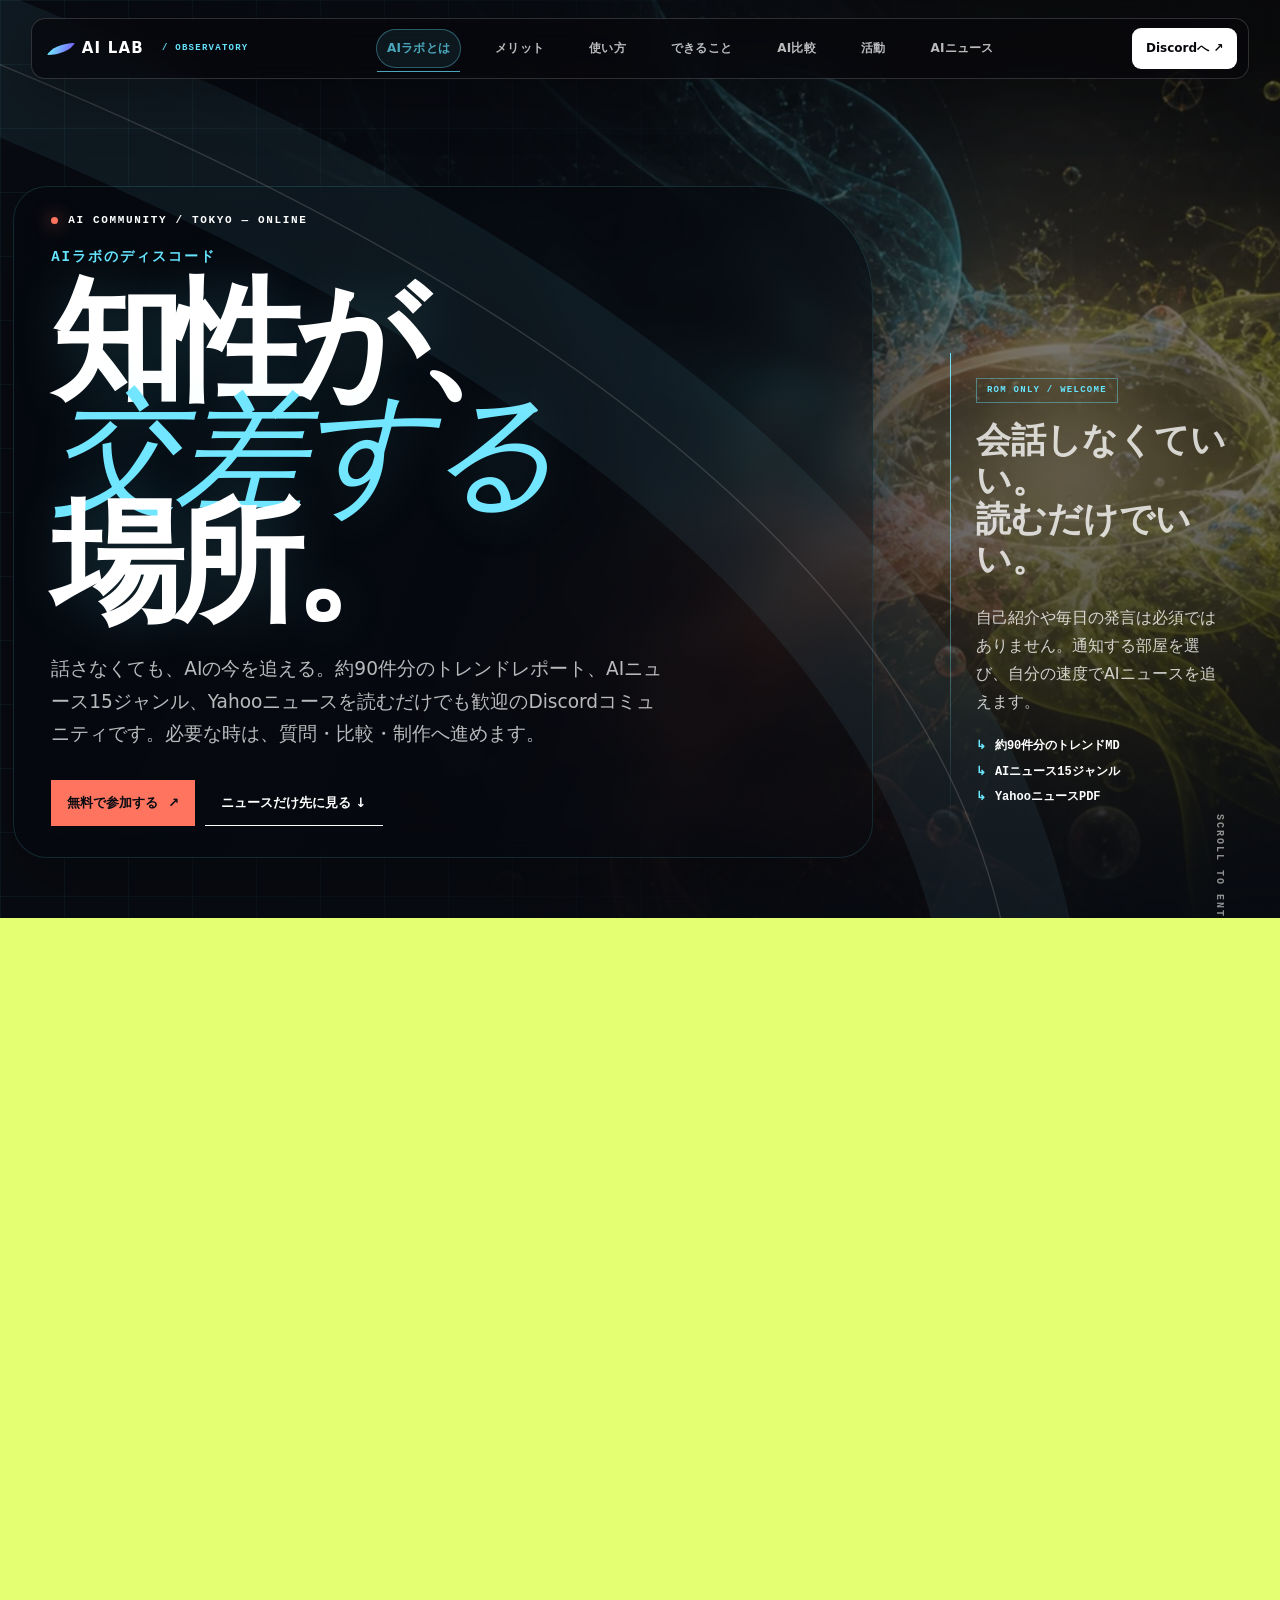
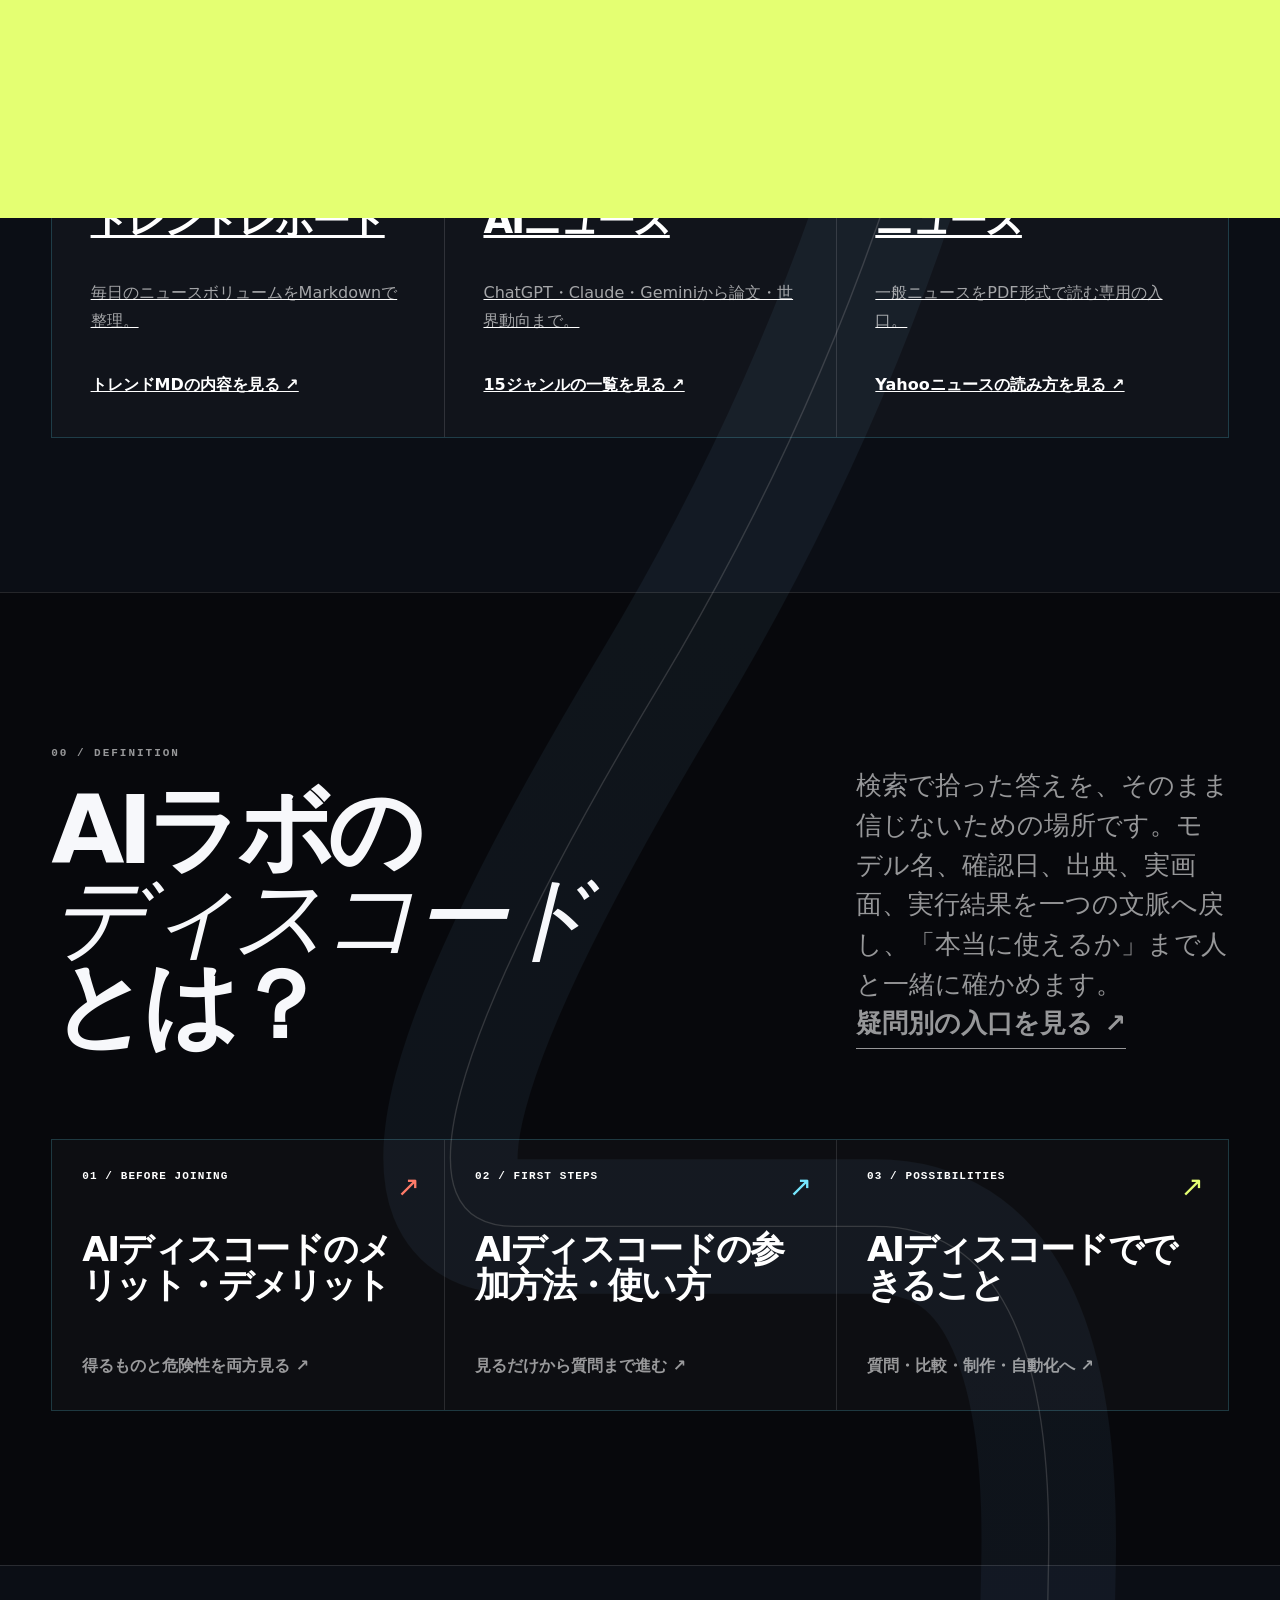
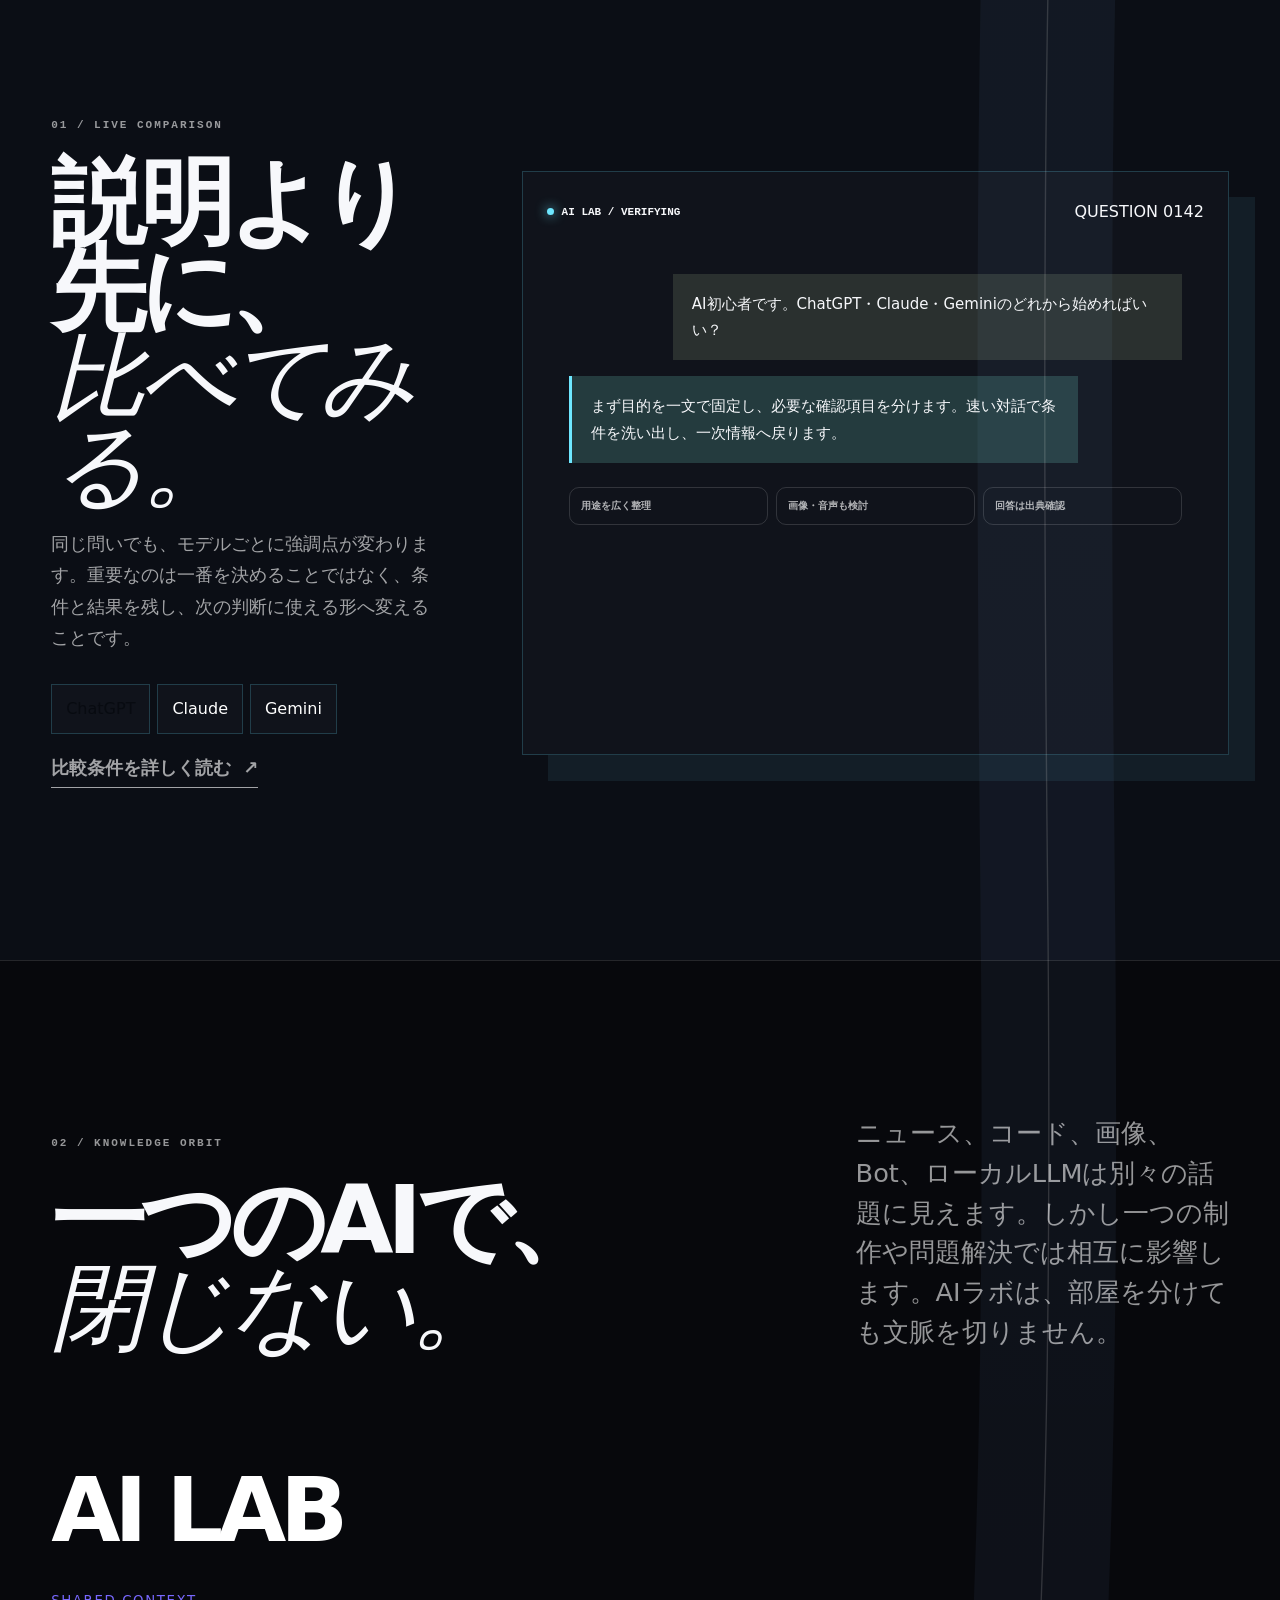
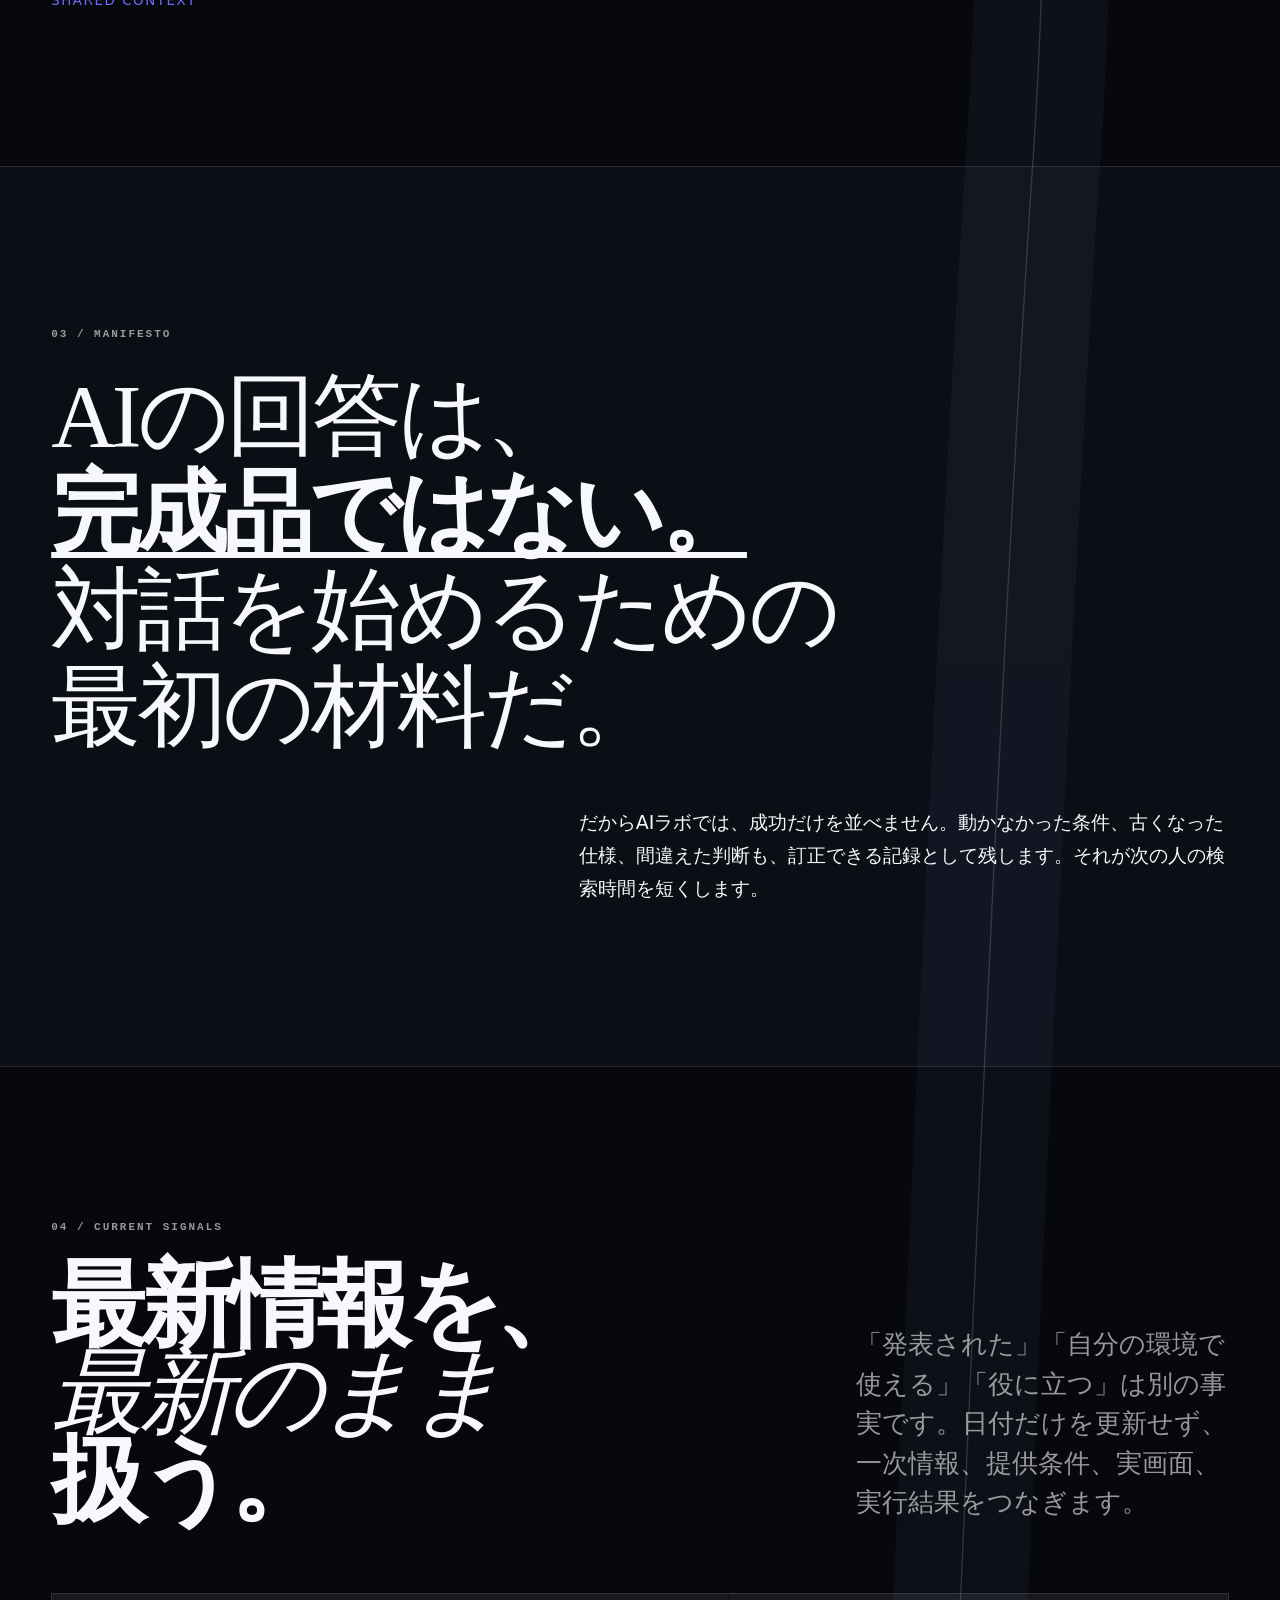
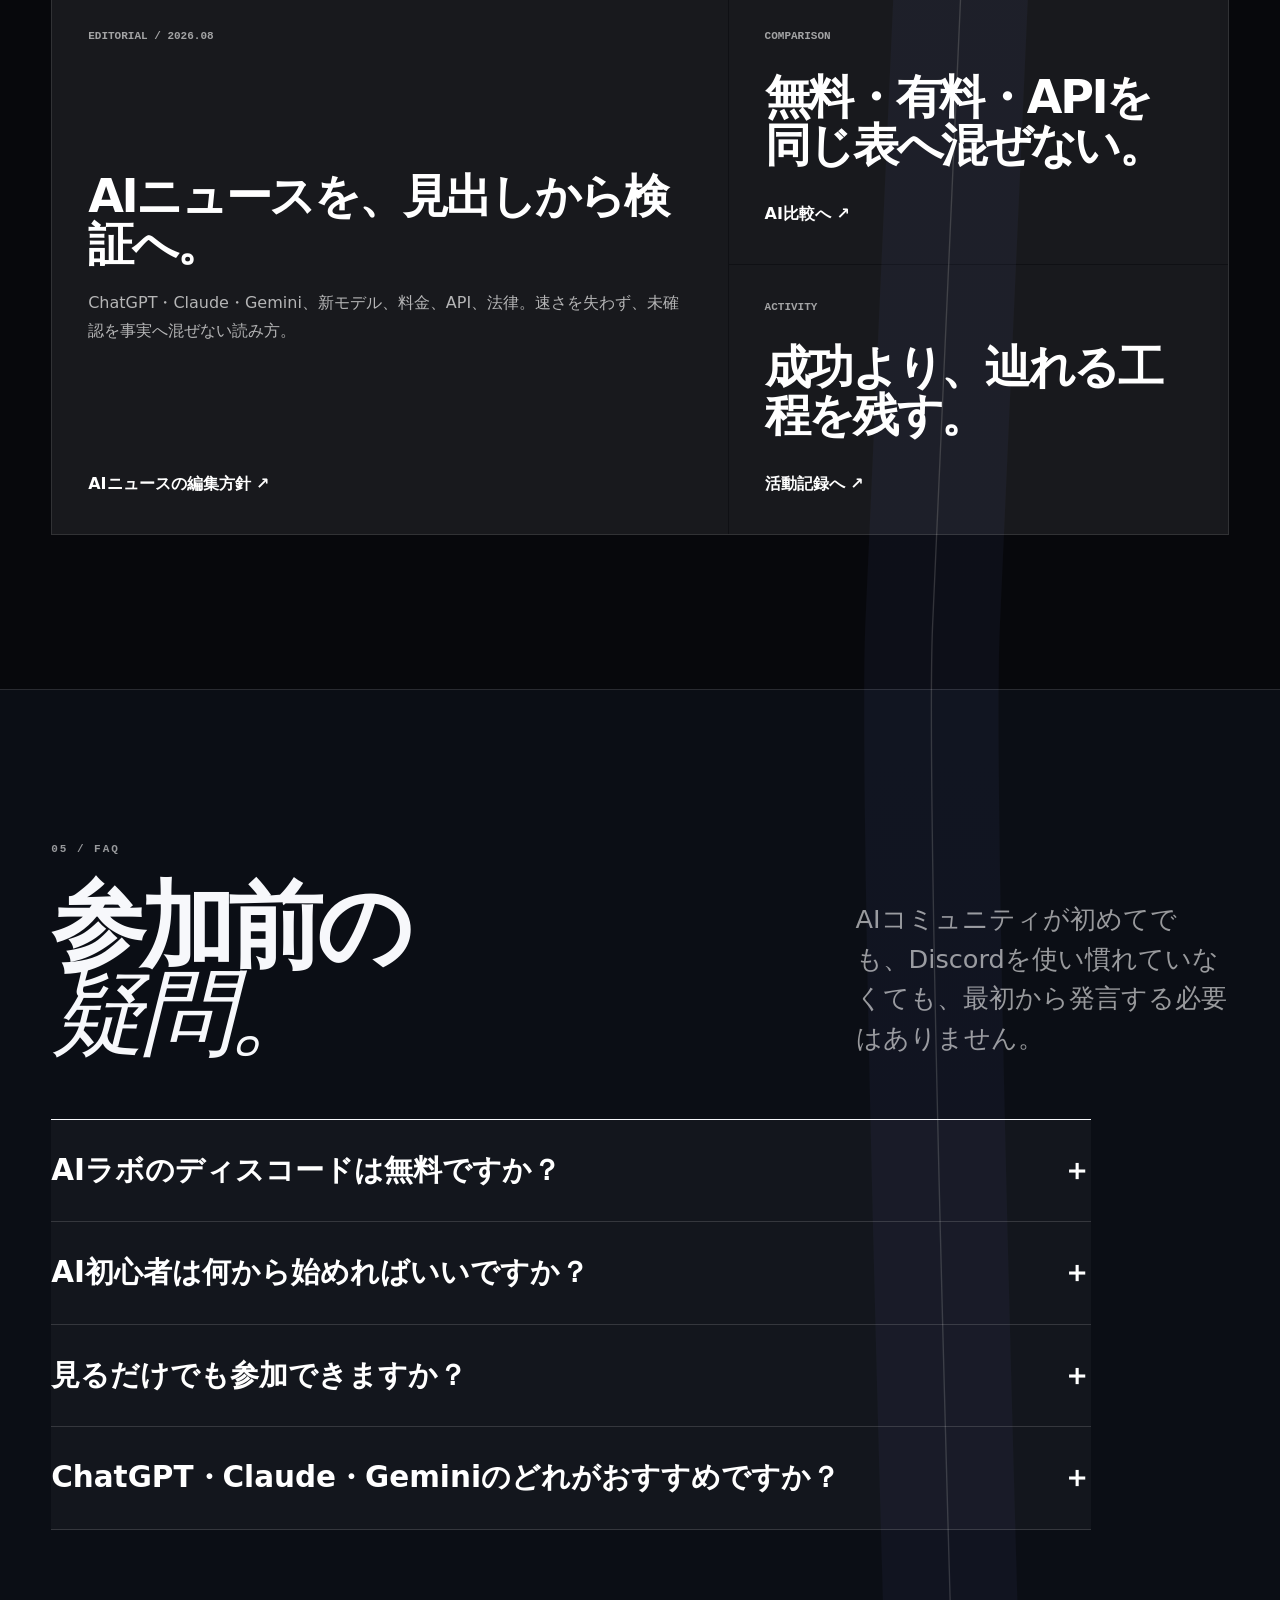
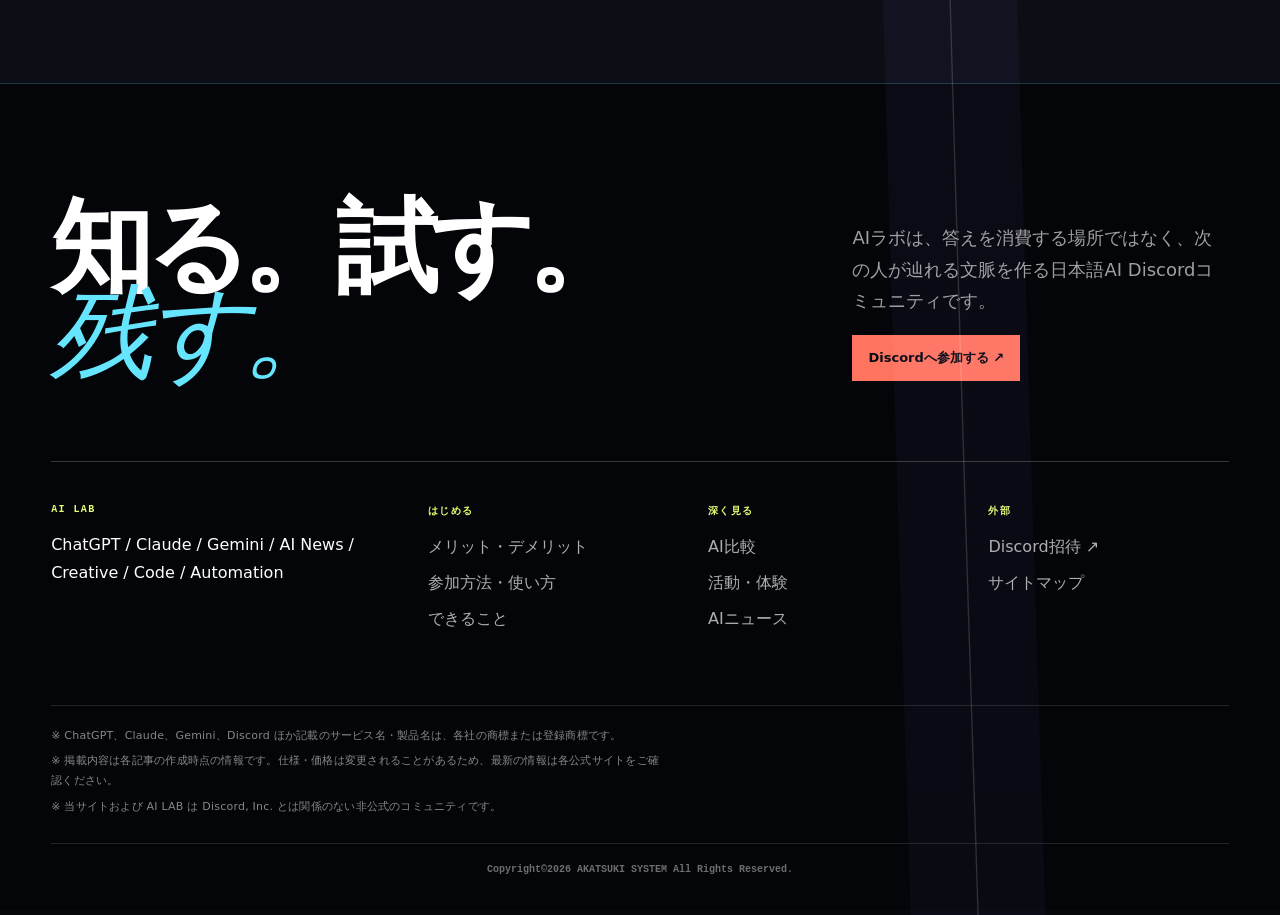
==== index.html @ d57dab8f "全ページのフッター表記を整える" ====
<!doctype html>
<html lang="ja">
  <head>
    <meta charset="utf-8" />
    <meta name="viewport" content="width=device-width,initial-scale=1" />
    <title>
      【2026年8月最新】AIラボのディスコードとは｜AIニュース15ジャンル・ROM専歓迎
    </title>
    <meta
      name="description"
      content="AIラボは、約90件分のトレンドレポートMD、ChatGPT・Claude・GeminiなどAIニュース15ジャンル、Yahooニュースを読める日本語Discordコミュニティです。ROM専・見るだけ歓迎。質問、比較、制作にも参加できます。"
    />
    <meta name="robots" content="index,follow,max-image-preview:large" />
    <link rel="canonical" href="https://ai.akatsuki-system.online/" />
    <meta property="og:type" content="website" />
    <meta property="og:locale" content="ja_JP" />
    <meta property="og:site_name" content="AIラボ" />
    <meta
      property="og:title"
      content="AIラボ｜AIニュース15ジャンル・ROM専歓迎のDiscord"
    />
    <meta
      property="og:description"
      content="約90件分のトレンドMD、AIニュース15ジャンル、Yahooニュースを日本語で。話さず読むだけでも歓迎です。"
    />
    <meta property="og:url" content="https://ai.akatsuki-system.online/" />
    <meta
      property="og:image"
      content="https://ai.akatsuki-system.online/assets/ai-lab-commons-hero.png"
    />
    <meta
      property="og:image:alt"
      content="三つの知性の光が交差して開かれた共有空間を作るAIラボのビジュアル"
    />
    <meta name="twitter:card" content="summary_large_image" />
    <meta
      name="twitter:image:alt"
      content="三つの知性の光が交差して開かれた共有空間を作るAIラボのビジュアル"
    />
    <meta name="theme-color" content="#07080c" />
    <link
      rel="preload"
      as="image"
      href="assets/ai-lab-commons-hero.png"
      fetchpriority="high"
    />
    <link rel="stylesheet" href="styles.css?v=20260812-seo" />
    <link rel="stylesheet" href="page-styles/home.css?v=20260812-membrane1" />
    <script type="application/ld+json">
      {
        "@context": "https://schema.org",
        "@graph": [
          {
            "@type": "WebSite",
            "name": "AIラボ",
            "url": "https://ai.akatsuki-system.online/",
            "inLanguage": "ja"
          },
          {
            "@type": "Organization",
            "name": "AIラボ",
            "url": "https://ai.akatsuki-system.online/",
            "sameAs": ["https://discord.gg/TwGHMrjxb7"]
          },
          {
            "@type": "FAQPage",
            "mainEntity": [
              {
                "@type": "Question",
                "name": "AIラボのディスコードとは？",
                "acceptedAnswer": {
                  "@type": "Answer",
                  "text": "約90件分のニュースボリュームを整理したトレンドレポートMD、ChatGPT・Claude・Geminiなど15ジャンルのAIニュース自動配信、Yahooニュースを読める日本語Discordコミュニティです。質問、比較、制作にも参加できます。"
                }
              },
              {
                "@type": "Question",
                "name": "AI初心者や見るだけでも参加できますか？",
                "acceptedAnswer": {
                  "@type": "Answer",
                  "text": "はい。ROM専・見るだけの参加も歓迎です。トレンドレポート、15ジャンルのAIニュース、Yahooニュースを読むことから始められ、発言は必須ではありません。"
                }
              }
            ]
          }
        ]
      }
    </script>
  </head>
  <body class="page-home" data-route="home">
    <a class="skip" href="#main">本文へ移動</a>
    <div class="progress"></div>
    <div class="transition"></div>
    <header class="site-header">
      <a class="brand" href="index.html"
        ><span class="brand-dot"></span>AI LAB</a
      >
      <nav class="nav" aria-label="主要ページ">
        <a href="index.html" aria-current="page">AIラボとは</a
        ><a href="merit-demerit/index.html">メリット</a
        ><a href="how-to-use/index.html">使い方</a
        ><a href="what-you-can-do/index.html">できること</a
        ><a href="ai-comparison/index.html">AI比較</a
        ><a href="stories/index.html">活動</a
        ><a href="news/index.html">AIニュース</a>
      </nav>
      <button class="menu" aria-expanded="false">メニュー</button
      ><a class="header-join" href="https://discord.gg/TwGHMrjxb7"
        >Discordへ ↗</a
      >
    </header>
    <main id="main">
      <section class="hero-home">
        <div class="hero-media">
          <video
            autoplay
            muted
            loop
            playsinline
            poster="assets/ai-lab-commons-hero.png"
          >
            <source src="assets/ai-lab-commons-loop.webm" type="video/webm" />
          </video>
        </div>
        <div class="hero-grid">
          <div>
            <div class="kicker">AI COMMUNITY / TOKYO — ONLINE</div>
            <h1>
              <span class="hero-topic">AIラボのディスコード</span>
              知性が、<br /><span class="serif">交差する</span><br />場所。
            </h1>
            <p class="hero-copy">
              話さなくても、AIの今を追える。約90件分のトレンドレポート、AIニュース15ジャンル、Yahooニュースを読むだけでも歓迎のDiscordコミュニティです。必要な時は、質問・比較・制作へ進めます。
            </p>
            <div class="hero-actions">
              <a
                class="pill primary"
                data-magnetic
                href="https://discord.gg/TwGHMrjxb7"
                >無料で参加する <span>↗</span></a
              ><a class="pill" href="#news-rom">ニュースだけ先に見る ↓</a>
            </div>
          </div>
          <aside class="hero-side">
            <span class="hero-side-label">ROM ONLY / WELCOME</span>
            <strong>会話しなくていい。<br />読むだけでいい。</strong>
            <p>
              自己紹介や毎日の発言は必須ではありません。通知する部屋を選び、自分の速度でAIニュースを追えます。
            </p>
            <ul class="hero-side-list">
              <li>約90件分のトレンドMD</li>
              <li>AIニュース15ジャンル</li>
              <li>YahooニュースPDF</li>
            </ul>
          </aside>
        </div>
        <span class="scroll-cue">SCROLL TO ENTER</span>
      </section>
      <div class="ticker" aria-hidden="true">
        <div class="ticker-track">
          <span>ChatGPT</span><span>Claude</span><span>Gemini</span
          ><span>15ジャンルAIニュース</span><span>Yahooニュース</span
          ><span>ROM専歓迎</span><span>プロンプト</span
          ><span>画像・動画生成</span><span>Discord Bot</span
          ><span>Claude Code</span><span>Codex</span><span>ローカルLLM</span
          ><span>ChatGPT</span><span>Claude</span><span>Gemini</span
          ><span>15ジャンルAIニュース</span><span>Yahooニュース</span
          ><span>ROM専歓迎</span><span>プロンプト</span
          ><span>画像・動画生成</span><span>Discord Bot</span
          ><span>Claude Code</span><span>Codex</span><span>ローカルLLM</span>
        </div>
      </div>
      <section class="section signal-entry" id="news-rom">
        <div class="shell">
          <div class="signal-entry-lead reveal">
            <div>
              <div class="section-label">00 / READ-ONLY NEWS ENTRANCE</div>
              <h2>AIニュースを、<br /><span>Discordで見るだけ。</span></h2>
            </div>
            <div>
              <b>ROM専・見るだけ歓迎。</b>
              <p>
                会話へ入ることを参加条件にしません。ニュースを読む、気になる部屋だけ通知する、必要な時だけ質問する。その全部がAIラボの使い方です。
              </p>
            </div>
          </div>
          <nav
            class="news-entry-grid reveal"
            aria-label="AIニュースの三つの入口"
          >
            <a href="news/index.html#trend-report">
              <small>01 / DAILY TREND REPORT</small>
              <strong><span>約90件分</span><br />トレンドレポート</strong>
              <p>毎日のニュースボリュームをMarkdownで整理。</p>
              <em>トレンドMDの内容を見る ↗</em>
            </a>
            <a href="news/index.html#fifteen-genres">
              <small>02 / 15 TOPIC CHANNELS</small>
              <strong><span>15ジャンル</span><br />AIニュース</strong>
              <p>ChatGPT・Claude・Geminiから論文・世界動向まで。</p>
              <em>15ジャンルの一覧を見る ↗</em>
            </a>
            <a href="news/index.html#yahoo-news">
              <small>03 / YAHOO NEWS</small>
              <strong><span>Yahoo</span><br />ニュース</strong>
              <p>一般ニュースをPDF形式で読む専用の入口。</p>
              <em>Yahooニュースの読み方を見る ↗</em>
            </a>
          </nav>
        </div>
      </section>
      <section class="section">
        <div class="shell">
          <div class="intro reveal">
            <div>
              <div class="section-label">00 / DEFINITION</div>
              <h2 class="display">
                AIラボの<br /><span class="serif">ディスコード</span
                ><br />とは？
              </h2>
            </div>
            <div>
              <p>
                検索で拾った答えを、そのまま信じないための場所です。モデル名、確認日、出典、実画面、実行結果を一つの文脈へ戻し、「本当に使えるか」まで人と一緒に確かめます。
              </p>
              <p><a class="link-arrow" href="#routes">疑問別の入口を見る</a></p>
            </div>
          </div>
          <nav class="gateway" id="routes" aria-label="最初に読む三ページ">
            <a style="--tone: var(--coral)" href="merit-demerit/index.html"
              ><small>01 / BEFORE JOINING</small
              ><b>AIディスコードのメリット・デメリット</b
              ><em>得るものと危険性を両方見る ↗</em></a
            ><a style="--tone: var(--cyan)" href="how-to-use/index.html"
              ><small>02 / FIRST STEPS</small
              ><b>AIディスコードの参加方法・使い方</b
              ><em>見るだけから質問まで進む ↗</em></a
            ><a style="--tone: var(--lime)" href="what-you-can-do/index.html"
              ><small>03 / POSSIBILITIES</small><b>AIディスコードでできること</b
              ><em>質問・比較・制作・自動化へ ↗</em></a
            >
          </nav>
        </div>
      </section>
      <section class="section lab" id="experience">
        <div class="shell">
          <div class="lab-copy reveal">
            <div class="section-label">01 / LIVE COMPARISON</div>
            <h2 class="display">
              説明より先に、<br /><span class="serif">比べてみる。</span>
            </h2>
            <p>
              同じ問いでも、モデルごとに強調点が変わります。重要なのは一番を決めることではなく、条件と結果を残し、次の判断に使える形へ変えることです。
            </p>
            <div
              class="model-switch"
              role="tablist"
              aria-label="AIを切り替える"
            >
              <button data-model="chatgpt" aria-selected="true">ChatGPT</button
              ><button data-model="claude" aria-selected="false">Claude</button
              ><button data-model="gemini" aria-selected="false">Gemini</button>
            </div>
            <p>
              <a class="link-arrow" href="ai-comparison/index.html"
                >比較条件を詳しく読む</a
              >
            </p>
          </div>
          <div class="lab-console reveal" style="--active: #6ee7ff">
            <div class="console-top">
              <span class="live">AI LAB / VERIFYING</span
              ><span>QUESTION 0142</span>
            </div>
            <div class="conversation">
              <div class="bubble user">
                AI初心者です。ChatGPT・Claude・Geminiのどれから始めればいい？
              </div>
              <div class="bubble ai" data-answer>
                まず目的を一文で固定し、必要な確認項目を分けます。速い対話で条件を洗い出し、一次情報へ戻ります。
              </div>
              <div class="evidence">
                <span data-evidence>用途を広く整理</span
                ><span data-evidence>画像・音声も検討</span
                ><span data-evidence>回答は出典確認</span>
              </div>
            </div>
          </div>
        </div>
      </section>
      <section class="section constellation">
        <div class="shell">
          <div class="intro reveal">
            <div>
              <div class="section-label">02 / KNOWLEDGE ORBIT</div>
              <h2 class="display">
                一つのAIで、<br /><span class="serif">閉じない。</span>
              </h2>
            </div>
            <p>
              ニュース、コード、画像、Bot、ローカルLLMは別々の話題に見えます。しかし一つの制作や問題解決では相互に影響します。AIラボは、部屋を分けても文脈を切りません。
            </p>
          </div>
          <div class="orbit-stage">
            <div class="orbit-core">
              <div><b>AI LAB</b><small>SHARED CONTEXT</small></div>
            </div>
            <div class="orbit">
              <a class="node" href="ai-comparison/index.html"
                ><small>MODEL / 01</small><b>ChatGPT・Claude・Gemini比較</b></a
              ><a class="node" href="news/index.html"
                ><small>NEWS / 02</small><b>AIニュース・公式発表</b></a
              ><a class="node" href="what-you-can-do/index.html#prompt"
                ><small>CRAFT / 03</small><b>プロンプト・文章・調査</b></a
              ><a class="node" href="what-you-can-do/index.html#create"
                ><small>MEDIA / 04</small><b>画像・動画・音声生成</b></a
              ><a class="node" href="what-you-can-do/index.html#build"
                ><small>BUILD / 05</small><b>コード・Bot・自動化</b></a
              ><a class="node" href="stories/index.html"
                ><small>TRACE / 06</small><b>失敗・検証・訂正の記録</b></a
              >
            </div>
            <div class="orbit"></div>
          </div>
        </div>
      </section>
      <section class="section manifesto">
        <div class="shell reveal">
          <div class="section-label">03 / MANIFESTO</div>
          <blockquote>
            AIの回答は、<br /><em>完成品ではない。</em
            ><br />対話を始めるための<br />最初の材料だ。
          </blockquote>
          <p>
            だからAIラボでは、成功だけを並べません。動かなかった条件、古くなった仕様、間違えた判断も、訂正できる記録として残します。それが次の人の検索時間を短くします。
          </p>
        </div>
      </section>
      <section class="section">
        <div class="shell">
          <div class="intro reveal">
            <div>
              <div class="section-label">04 / CURRENT SIGNALS</div>
              <h2 class="display">
                最新情報を、<br /><span class="serif">最新のまま</span
                ><br />扱う。
              </h2>
            </div>
            <p>
              「発表された」「自分の環境で使える」「役に立つ」は別の事実です。日付だけを更新せず、一次情報、提供条件、実画面、実行結果をつなぎます。
            </p>
          </div>
          <div class="news-preview reveal">
            <a href="news/index.html"
              ><time>EDITORIAL / 2026.08</time>
              <div>
                <h3>AIニュースを、見出しから検証へ。</h3>
                <p>
                  ChatGPT・Claude・Gemini、新モデル、料金、API、法律。速さを失わず、未確認を事実へ混ぜない読み方。
                </p>
              </div>
              <strong>AIニュースの編集方針 ↗</strong></a
            ><a href="ai-comparison/index.html"
              ><time>COMPARISON</time>
              <h3>無料・有料・APIを同じ表へ混ぜない。</h3>
              <strong>AI比較へ ↗</strong></a
            ><a href="stories/index.html"
              ><time>ACTIVITY</time>
              <h3>成功より、辿れる工程を残す。</h3>
              <strong>活動記録へ ↗</strong></a
            >
          </div>
        </div>
      </section>
      <section class="section">
        <div class="shell">
          <div class="intro reveal">
            <div>
              <div class="section-label">05 / FAQ</div>
              <h2 class="display">
                参加前の<br /><span class="serif">疑問。</span>
              </h2>
            </div>
            <p>
              AIコミュニティが初めてでも、Discordを使い慣れていなくても、最初から発言する必要はありません。
            </p>
          </div>
          <div class="faq">
            <details>
              <summary>AIラボのディスコードは無料ですか？</summary>
              <p>
                Discordサーバーへの参加は無料です。外部AIサービスの有料機能やAPIを使う場合は、それぞれのサービス料金が別に必要です。
              </p>
            </details>
            <details>
              <summary>AI初心者は何から始めればいいですか？</summary>
              <p>
                まず案内を読み、興味のある一室だけを見ます。モデル名を覚えるより、「何を完成させたいか」を一文にするところから始められます。
              </p>
            </details>
            <details>
              <summary>見るだけでも参加できますか？</summary>
              <p>
                できます。過去の質問、比較、制作記録を読むことも参加の一つです。必要な時にだけ質問してください。
              </p>
            </details>
            <details>
              <summary>ChatGPT・Claude・Geminiのどれがおすすめですか？</summary>
              <p>
                用途、無料・有料、利用画面、確認時点で変わります。AI比較ページでは一回の順位ではなく、同じ条件で比べる方法を示します。
              </p>
            </details>
          </div>
        </div>
      </section>
    </main>
    <footer class="site-footer">
      <div class="footer-lead">
        <h2>知る。試す。<br /><i>残す。</i></h2>
        <div>
          <p>
            AIラボは、答えを消費する場所ではなく、次の人が辿れる文脈を作る日本語AI
            Discordコミュニティです。
          </p>
          <a
            class="pill primary"
            data-magnetic
            href="https://discord.gg/TwGHMrjxb7"
            >Discordへ参加する ↗</a
          >
        </div>
      </div>
      <div class="footer-map">
        <div>
          <strong>AI LAB</strong>
          <p>
            ChatGPT / Claude / Gemini / AI News / Creative / Code / Automation
          </p>
        </div>
        <div>
          <strong>はじめる</strong
          ><a href="merit-demerit/index.html">メリット・デメリット</a
          ><a href="how-to-use/index.html">参加方法・使い方</a
          ><a href="what-you-can-do/index.html">できること</a>
        </div>
        <div>
          <strong>深く見る</strong><a href="ai-comparison/index.html">AI比較</a
          ><a href="stories/index.html">活動・体験</a
          ><a href="news/index.html">AIニュース</a>
        </div>
        <div>
          <strong>外部</strong
          ><a href="https://discord.gg/TwGHMrjxb7">Discord招待 ↗</a
          ><a href="sitemap.xml">サイトマップ</a>
        </div>
      </div>
      <div class="footer-notes" aria-label="商標・情報・運営に関する注記">
        <p>
          ※ ChatGPT、Claude、Gemini、Discord
          ほか記載のサービス名・製品名は、各社の商標または登録商標です。
        </p>
        <p>
          ※
          掲載内容は各記事の作成時点の情報です。仕様・価格は変更されることがあるため、最新の情報は各公式サイトをご確認ください。
        </p>
        <p>
          ※ 当サイトおよび AI LAB は Discord, Inc.
          とは関係のない非公式のコミュニティです。
        </p>
      </div>
      <div class="footer-fine">
        <span>Copyright©2026 AKATSUKI SYSTEM All Rights Reserved.</span>
      </div>
    </footer>
    <script src="app.js?v=20260812-page-headers"></script>
  </body>
</html>
---- styles.css ----
@import url("./styles-08-reference.css");

/* 09 — 一本の文脈曲線
   08の基礎タイポグラフィとコンテンツ部品だけを継承し、
   画面上の曲線は canvas.context-canvas が描く一筆に限定する。 */

:root {
  --ink: #080b11;
  --paper: #f2efe7;
  --paper-2: #faf8f2;
  --line: rgba(8, 11, 17, 0.18);
  --cyan: #72e6ff;
  --violet: #7868ff;
  --coral: #ff745f;
  --lime: #e4ff72;
  --muted: #656a72;
  --action: #ff745f;
  --header-h: 72px;
  --mono: "SFMono-Regular", Consolas, "Liberation Mono", monospace;
}

html:has(body.context-site),
body.context-site {
  overflow-x: clip;
}
body.context-site {
  background: var(--paper);
  color: var(--ink);
  isolation: isolate;
}

.footer-notes {
  display: grid;
  gap: 6px;
  margin-top: clamp(48px, 5vw, 70px);
  padding-top: 20px;
  border-top: 1px solid rgba(255, 255, 255, 0.12);
  color: rgba(255, 255, 255, 0.52);
  font-size: clamp(11px, 0.75vw, 12px);
  line-height: 1.8;
  letter-spacing: 0.02em;
}
.footer-notes p {
  max-width: 88ch;
  margin: 0;
}
.footer-fine {
  justify-content: center;
  margin-top: 26px;
  text-align: center;
}
body.context-site::before {
  display: none;
}

.context-canvas {
  position: absolute;
  inset: 0 auto auto 0;
  width: 100%;
  pointer-events: none;
  z-index: 2;
  opacity: 1;
}
main,
.site-footer {
  position: relative;
  z-index: 1;
}
main > section > .shell,
main > section > div,
.site-footer > div {
  position: relative;
  z-index: 3;
}

.progress {
  height: 2px;
  background: linear-gradient(90deg, var(--cyan), var(--violet), var(--coral));
}

.context-site .site-header {
  top: 0;
  min-height: var(--header-h);
  padding: 14px var(--pad);
  grid-template-columns: auto 1fr auto;
  color: #fff;
  mix-blend-mode: normal;
  background: linear-gradient(
    180deg,
    rgba(8, 11, 17, 0.78),
    rgba(8, 11, 17, 0.18)
  );
  border-bottom: 1px solid rgba(255, 255, 255, 0.12);
  backdrop-filter: blur(14px) saturate(120%);
  transition:
    background 0.35s var(--ease),
    box-shadow 0.35s var(--ease);
}
.context-site .site-header.scrolled {
  background: rgba(8, 11, 17, 0.94);
  box-shadow: 0 12px 40px rgba(0, 0, 0, 0.18);
}
.context-site .brand {
  font-size: 15px;
  letter-spacing: 0.08em;
}
.context-site .brand-dot {
  width: 22px;
  height: 12px;
  border: 0;
  border-radius: 100% 0 100% 0;
  background: linear-gradient(90deg, var(--cyan), var(--violet));
  transform: skewX(-24deg);
  box-shadow: none;
}
.context-site .nav {
  gap: clamp(12px, 1.8vw, 28px);
}
.context-site .nav a {
  font-size: 12px;
  letter-spacing: 0.02em;
  opacity: 0.72;
}
.context-site .header-join {
  border: 0;
  border-radius: 0;
  padding: 9px 0 7px;
  border-bottom: 2px solid var(--coral);
}

.context-site .hero-home {
  min-height: 100svh;
  padding: 140px var(--pad) 72px;
  align-items: center;
  overflow: hidden;
  background: #080b11;
}
.context-site .hero-media video {
  opacity: 0.58;
  transform: scale(1.02);
}
.context-site .hero-media::after {
  background:
    linear-gradient(
      90deg,
      rgba(8, 11, 17, 0.98) 0%,
      rgba(8, 11, 17, 0.84) 39%,
      rgba(8, 11, 17, 0.2) 78%
    ),
    linear-gradient(0deg, #080b11 0%, transparent 48%);
}
.context-site .hero-grid {
  width: min(1500px, 100%);
  margin-inline: auto;
  grid-template-columns: minmax(0, 1.18fr) minmax(250px, 0.42fr);
  gap: 9vw;
}
.context-site h1 {
  max-width: 980px;
  font-size: clamp(68px, 10.3vw, 164px);
  line-height: 0.84;
  letter-spacing: -0.085em;
  text-wrap: balance;
}
.context-site h1 .serif {
  color: var(--cyan);
}
.context-site .kicker::before {
  background: var(--coral);
  box-shadow: 0 0 18px var(--coral);
}
.context-site .hero-copy {
  max-width: 620px;
  font-size: clamp(17px, 1.45vw, 22px);
}
.context-site .hero-side {
  border: 0;
  padding: 0 0 0 26px;
  position: relative;
}
.context-site .hero-side::before {
  content: "";
  position: absolute;
  left: 0;
  top: 0;
  bottom: 0;
  width: 1px;
  background: linear-gradient(var(--cyan), transparent);
}
.context-site .pill {
  border-radius: 0;
  padding: 12px 16px 10px;
  border: 0;
  border-bottom: 1px solid currentColor;
}
.context-site .pill.primary {
  background: var(--coral);
  color: #080b11;
  border-bottom-color: var(--coral);
}
.context-site .scroll-cue {
  right: calc(var(--pad) + 4px);
}

.context-site .ticker {
  transform: none;
  width: 100%;
  margin: 0;
  background: #080b11;
  color: rgba(255, 255, 255, 0.72);
  border-color: rgba(255, 255, 255, 0.14);
}
.context-site .ticker span {
  padding-block: 11px;
  font-size: 11px;
}
.context-site .ticker span::after {
  color: var(--cyan);
}

.context-site .section {
  padding: clamp(105px, 12vw, 184px) 0;
  border-top: 1px solid var(--line);
  overflow: visible;
}
.context-site .section-label {
  color: var(--muted);
  letter-spacing: 0.18em;
}
.context-site .display {
  max-width: 980px;
}
.context-site .intro {
  grid-template-columns: 1.16fr 0.64fr;
  gap: 10vw;
}
.context-site .intro > div:last-child,
.context-site .intro > p {
  max-width: 620px;
}

/* TOPの三入口。ばらまかず、一本の流れに沿って右上へ上がる。 */
.context-site .gateway {
  margin-top: 90px;
  border: 0;
  gap: 0;
  background: transparent;
  align-items: start;
}
.context-site .gateway a {
  min-height: 300px;
  padding: 28px 28px 26px 0 !important;
  border: 0;
  border-top: 1px solid var(--ink);
  overflow: visible;
  transition:
    transform 0.45s var(--ease),
    color 0.35s;
}
.context-site .gateway a:nth-child(1) {
  transform: translateY(92px);
}
.context-site .gateway a:nth-child(2) {
  transform: translateY(46px);
}
.context-site .gateway a:nth-child(3) {
  transform: none;
}
.context-site .gateway a + a {
  padding-left: 28px !important;
  border-left: 1px solid var(--line);
}
.context-site .gateway a::before {
  display: none;
}
.context-site .gateway a::after {
  content: "↗";
  position: absolute;
  right: 24px;
  top: 22px;
  font-size: 28px;
  color: var(--tone, var(--cyan));
  transition: transform 0.35s var(--ease);
}
.context-site .gateway a:hover {
  color: #3036b8;
}
.context-site .gateway a:hover::after {
  transform: translate(6px, -6px);
}
.context-site .gateway b {
  max-width: 310px;
  font-size: clamp(27px, 2.7vw, 45px);
}
.context-site .gateway em {
  max-width: 230px;
}

.context-site .lab {
  min-height: 920px;
  background: #080b11;
  position: relative;
}
.context-site .lab-console {
  border-radius: 0;
  background: rgba(255, 255, 255, 0.055);
  border-color: rgba(255, 255, 255, 0.16);
  box-shadow: 26px 26px 0 rgba(114, 230, 255, 0.08);
}
.context-site .lab-console:hover {
  transform: none;
}
.context-site .conversation {
  border-radius: 0;
  background: #111620;
}
.context-site .bubble {
  border-radius: 0;
}
.context-site .model-switch button {
  border-radius: 0;
}

/* 円軌道を廃止。記事導線を一つの編集列へ戻す。 */
.context-site .constellation {
  min-height: auto;
  background: var(--paper-2);
}
.context-site .orbit-stage {
  height: auto;
  display: grid;
  grid-template-columns: minmax(240px, 0.48fr) minmax(0, 1fr);
  gap: 7vw;
  margin-top: 80px;
}
.context-site .orbit-core {
  position: sticky;
  left: auto;
  top: 120px;
  width: auto;
  height: auto;
  transform: none;
  border-radius: 0;
  background: transparent;
  color: var(--ink);
  box-shadow: none;
  display: block;
  text-align: left;
  align-self: start;
}
.context-site .orbit-core b {
  font-size: clamp(54px, 7vw, 100px);
}
.context-site .orbit-core small {
  color: var(--violet);
  letter-spacing: 0.12em;
}
.context-site .orbit {
  position: static;
  inset: auto;
  border: 0;
  border-radius: 0;
  animation: none;
  display: grid;
  grid-column: 2;
}
.context-site .orbit:nth-of-type(2) {
  display: none;
}
.context-site .node,
.context-site .node:nth-child(n) {
  position: static;
  width: auto;
  min-height: 128px;
  padding: 24px 54px 24px 0;
  border: 0;
  border-top: 1px solid var(--line);
  border-radius: 0;
  background: transparent;
  box-shadow: none;
  animation: none;
  display: grid;
  grid-template-columns: 130px 1fr;
  gap: 24px;
  align-items: center;
  transition:
    padding-left 0.35s var(--ease),
    background 0.35s;
}
.context-site .node:hover {
  padding-left: 18px;
  background: rgba(114, 230, 255, 0.08);
}
.context-site .node b {
  font-size: clamp(22px, 2.3vw, 36px);
}

.context-site .manifesto {
  background: var(--coral);
}
.context-site .manifesto blockquote {
  max-width: 1200px;
}

.context-site .news-preview,
.context-site .risk-strip,
.context-site .triad,
.context-site .story-rail,
.context-site .news-grid {
  border-radius: 0;
}
.context-site .news-preview > a,
.context-site .risk,
.context-site .triad button,
.context-site .story-frame,
.context-site .news-column {
  border-radius: 0;
}

.context-site .faq {
  border-top: 1px solid;
}
.context-site .faq details {
  border-radius: 0;
  background: transparent;
}
.context-site .faq details[open] {
  background: rgba(255, 255, 255, 0.36);
}

.context-site .site-footer {
  border-radius: 0;
  background: #080b11;
  padding-top: 120px;
}
.context-site .footer-lead h2 i {
  color: var(--cyan);
}

/* 下層ページは一枚の証拠画像だけを、主曲線と同じ曲率で切る。 */
.context-site .page-hero {
  min-height: 88svh;
  padding: 150px var(--pad) 86px;
  align-items: center;
  background: #0b1019 !important;
  color: #fff !important;
  border-bottom: 0;
  isolation: isolate;
}
.context-site .page-hero > div {
  width: min(1500px, 100%);
  margin-inline: auto;
  position: relative;
  z-index: 4;
}
.context-site .page-hero h1 {
  max-width: min(980px, 72vw);
  text-shadow: 0 8px 34px rgba(0, 0, 0, 0.32);
}
.context-site .page-hero p {
  max-width: min(720px, 58vw);
  color: rgba(255, 255, 255, 0.76) !important;
}
.context-site .page-hero .section-label {
  color: rgba(255, 255, 255, 0.58) !important;
}
.context-site .page-hero .serif {
  color: var(--route-accent, var(--cyan)) !important;
}
.context-site .page-hero .subnav {
  max-width: min(720px, 62vw);
  position: relative;
  z-index: 5;
}
.context-site .page-visual {
  position: absolute;
  z-index: -1;
  right: -4vw;
  top: 0;
  width: min(67vw, 1060px);
  height: 100%;
  margin: 0;
  overflow: hidden;
  clip-path: ellipse(73% 110% at 78% 50%);
}
.context-site .page-visual img,
.context-site .page-visual video {
  width: 100%;
  height: 100%;
  object-fit: cover;
  opacity: 0.68;
  filter: saturate(0.9) contrast(1.04);
}
.context-site .page-visual::after {
  content: "";
  position: absolute;
  inset: 0;
  background:
    linear-gradient(
      90deg,
      #0b1019 0%,
      rgba(11, 16, 25, 0.78) 23%,
      transparent 65%
    ),
    linear-gradient(0deg, #0b1019 0%, transparent 38%);
}
.context-site.route-merit-demerit {
  --route-accent: #ff8b79;
}
.context-site.route-how-to-use {
  --route-accent: #72e6ff;
}
.context-site.route-what-you-can-do {
  --route-accent: #e4ff72;
}
.context-site.route-ai-comparison {
  --route-accent: #968bff;
}
.context-site.route-stories {
  --route-accent: #ffb36b;
}
.context-site.route-news {
  --route-accent: #72e6ff;
}

.context-site .benefit-line,
.context-site .journey-step,
.context-site .capability-chapter {
  border-radius: 0;
  background: transparent;
}
.context-site .capability-chapter::after {
  color: rgba(114, 230, 255, 0.055);
}
.context-site .capability-chapter li {
  background: rgba(255, 255, 255, 0.42);
}
.context-site .preview,
.context-site .model-panel {
  border-radius: 0;
}
.context-site .builder {
  background: var(--cyan);
}
.context-site .newsroom {
  background: var(--paper-2);
}

.curve-stop {
  scroll-margin-top: 100px;
}
.reveal {
  transform: translateY(18px);
  transition-duration: 0.72s;
}

@media (max-width: 980px) {
  .context-site .site-header {
    grid-template-columns: auto auto;
  }
  .context-site .nav {
    position: absolute;
    inset: 0 0 auto 0;
    width: 100%;
    height: 100dvh;
    display: flex;
    flex-direction: column;
    align-items: flex-start;
    justify-content: center;
    gap: 13px;
    padding: 96px 24px 44px;
    background: #080b11;
    opacity: 0;
    visibility: hidden;
    pointer-events: none;
    transform: translateY(-100%);
    z-index: 1;
  }
  .context-site .nav.open {
    opacity: 1;
    visibility: visible;
    pointer-events: auto;
    transform: none;
  }
  .context-site .nav a {
    font-size: clamp(30px, 8vw, 54px);
    line-height: 1.08;
    opacity: 1;
  }
  .context-site .hero-grid {
    grid-template-columns: 1fr;
  }
  .context-site .hero-side {
    display: none;
  }
  .context-site .gateway {
    grid-template-columns: 1fr;
    margin-top: 62px;
  }
  .context-site .gateway a,
  .context-site .gateway a:nth-child(n) {
    transform: none;
    min-height: 190px;
    padding: 24px 0 !important;
    border-left: 0;
  }
  .context-site .gateway a + a {
    padding-left: 0 !important;
  }
  .context-site .intro {
    grid-template-columns: 1fr;
    gap: 48px;
  }
  .context-site .orbit-stage {
    grid-template-columns: 1fr;
  }
  .context-site .orbit-core {
    position: relative;
    top: auto;
  }
  .context-site .orbit {
    grid-column: 1;
  }
  .context-site .page-hero h1 {
    max-width: 92vw;
  }
  .context-site .page-hero p,
  .context-site .page-hero .subnav {
    max-width: 72vw;
  }
  .context-site .page-visual {
    width: 82vw;
    right: -22vw;
    opacity: 0.72;
  }
}

@media (max-width: 600px) {
  :root {
    --header-h: 64px;
  }
  .context-site .site-header {
    left: 0;
    right: 0;
    padding: 12px 18px;
  }
  .context-site .hero-home {
    padding: 116px 18px 84px;
    min-height: 102svh;
  }
  .context-site h1,
  .context-site .page-hero h1 {
    font-size: clamp(55px, 16vw, 76px);
    max-width: 100%;
  }
  .context-site .hero-copy {
    max-width: 92%;
    font-size: 16px;
  }
  .context-site .hero-actions {
    align-items: flex-start;
    flex-direction: column;
  }
  .context-site .section {
    padding-block: 96px;
  }
  .context-site .gateway a,
  .context-site .gateway a:nth-child(n) {
    min-height: 178px;
  }
  .context-site .page-hero {
    padding: 126px 18px 88px;
    min-height: 92svh;
  }
  .context-site .page-hero p,
  .context-site .page-hero .subnav {
    max-width: 92%;
  }
  .context-site .page-visual {
    right: -68vw;
    width: 150vw;
    opacity: 0.46;
  }
  .context-site .node,
  .context-site .node:nth-child(n) {
    grid-template-columns: 1fr;
    gap: 6px;
    min-height: 112px;
  }
  .context-site .footer-lead {
    padding-bottom: 62px;
  }
}

@media (prefers-reduced-motion: reduce) {
  .context-canvas {
    opacity: 0.82;
  }
  .context-site .gateway a,
  .context-site .node {
    transition: none;
  }
}

/* ページ固有のヘッダ、Hero、本文、カード、フッターは page-styles/ に分離。
   styles.css は全ページで共有する可読性、ナビ開閉、Canvas、基本部品だけを担当する。 */
---- page-styles/home.css ----
/* TOP — AIクラフトを観測する暗いコンソール。 */
body.page-home {
  --home-cyan: #66e5ff;
  --home-violet: #8171ff;
  --home-ink: #07080c;
  --home-panel: #10131b;
  background: var(--home-ink);
  color: #f7f8fb;
}

body.page-home .context-canvas {
  opacity: 0.34;
  mix-blend-mode: screen;
}

body.page-home .site-header {
  top: 18px;
  left: clamp(16px, 2.4vw, 42px);
  right: clamp(16px, 2.4vw, 42px);
  min-height: 58px;
  padding: 9px 11px 9px 18px;
  border: 1px solid rgba(255, 255, 255, 0.16);
  border-radius: 14px;
  background: rgba(7, 8, 12, 0.74);
  box-shadow: 0 18px 54px rgba(0, 0, 0, 0.28);
}

body.page-home .brand {
  color: #fff;
}

body.page-home .brand::after {
  content: " / OBSERVATORY";
  margin-left: 8px;
  color: var(--home-cyan);
  font: 700 9px/1 var(--mono);
  letter-spacing: 0.14em;
}

body.page-home .nav a {
  padding: 8px 10px;
  border: 1px solid transparent;
  border-radius: 999px;
  color: #fff;
}

body.page-home .nav a:hover,
body.page-home .nav a[aria-current="page"] {
  border-color: rgba(102, 229, 255, 0.48);
  background: rgba(102, 229, 255, 0.1);
  color: var(--home-cyan);
}

body.page-home .header-join {
  padding: 10px 14px;
  border: 0;
  border-radius: 9px;
  background: #fff;
  color: #07080c;
}

body.page-home .hero-home {
  min-height: 108svh;
  background: var(--home-ink);
}

body.page-home .hero-grid > div:first-child {
  position: relative;
  z-index: 4;
  isolation: isolate;
}

body.page-home .hero-grid > div:first-child::before {
  content: "";
  position: absolute;
  z-index: -1;
  inset: -28px -38px -32px;
  border: 1px solid rgba(102, 229, 255, 0.14);
  border-radius: 34px 112px 34px 34px;
  background: linear-gradient(
    112deg,
    rgba(5, 8, 14, 0.82) 0%,
    rgba(5, 8, 14, 0.64) 66%,
    rgba(5, 8, 14, 0.28) 100%
  );
  box-shadow: 0 28px 80px rgba(0, 0, 0, 0.24);
  -webkit-backdrop-filter: blur(16px) saturate(112%);
  backdrop-filter: blur(16px) saturate(112%);
}

body.page-home .hero-home::before {
  content: "";
  position: absolute;
  inset: 0;
  z-index: 1;
  pointer-events: none;
  background-image:
    linear-gradient(rgba(102, 229, 255, 0.06) 1px, transparent 1px),
    linear-gradient(90deg, rgba(102, 229, 255, 0.06) 1px, transparent 1px);
  background-size: 64px 64px;
  mask-image: linear-gradient(90deg, #000, transparent 72%);
}

body.page-home .hero-home h1 {
  font-family: var(--sans);
  font-weight: 950;
  text-transform: uppercase;
  text-shadow: 0 0 54px rgba(102, 229, 255, 0.16);
}

body.page-home .hero-topic {
  display: block;
  margin-bottom: 20px;
  color: var(--home-cyan);
  font: 800 clamp(13px, 1.1vw, 18px) / 1.2 var(--mono);
  letter-spacing: 0.14em;
  text-transform: none;
  text-shadow: none;
}

body.page-home .hero-side {
  padding: 20px 0 20px 26px;
  color: rgba(255, 255, 255, 0.78);
}

body.page-home .hero-side-label {
  display: inline-block;
  margin-bottom: 18px;
  padding: 7px 10px;
  border: 1px solid rgba(102, 229, 255, 0.42);
  color: var(--home-cyan);
  font: 800 9px/1 var(--mono);
  letter-spacing: 0.14em;
}

body.page-home .hero-side-list {
  display: grid;
  gap: 9px;
  margin: 22px 0 0;
  padding: 0;
  list-style: none;
  color: #fff;
  font: 700 12px/1.4 var(--mono);
}

body.page-home .hero-side-list li::before {
  content: "↳";
  margin-right: 9px;
  color: var(--home-cyan);
}

body.page-home .ticker {
  border-color: rgba(102, 229, 255, 0.24);
  background: #0b0d13;
}

body.page-home .signal-entry {
  overflow: hidden;
  background:
    radial-gradient(
      circle at 82% 16%,
      rgba(129, 113, 255, 0.2),
      transparent 33%
    ),
    #080a10;
}

body.page-home .signal-entry-lead {
  display: grid;
  grid-template-columns: minmax(0, 1.25fr) minmax(280px, 0.55fr);
  gap: clamp(36px, 8vw, 130px);
  align-items: end;
}

body.page-home .signal-entry-lead h2 {
  max-width: 920px;
  color: #fff;
  font: 950 clamp(54px, 7.4vw, 116px) / 0.88 var(--sans);
  letter-spacing: -0.07em;
}

body.page-home .signal-entry-lead h2 span {
  color: #d9fbff;
  font-family: var(--serif);
  font-weight: 400;
  -webkit-text-fill-color: #d9fbff;
  -webkit-text-stroke: 1px rgba(255, 255, 255, 0.34);
  text-shadow: 0 0 28px rgba(102, 229, 255, 0.2);
}

body.page-home .signal-entry-lead b {
  display: block;
  margin-bottom: 14px;
  color: var(--home-cyan);
  font-size: clamp(20px, 2.2vw, 32px);
}

body.page-home .signal-entry-lead p {
  color: rgba(255, 255, 255, 0.66);
}

body.page-home .news-entry-grid {
  display: grid;
  grid-template-columns: repeat(3, minmax(0, 1fr));
  margin-top: clamp(50px, 7vw, 100px);
  border: 1px solid rgba(102, 229, 255, 0.22);
}

body.page-home .news-entry-grid a {
  position: relative;
  display: flex;
  min-height: 360px;
  padding: clamp(26px, 3vw, 44px);
  flex-direction: column;
  color: #fff;
  background: rgba(255, 255, 255, 0.025);
  transition:
    background 0.3s var(--ease),
    color 0.3s var(--ease),
    transform 0.3s var(--ease);
}

body.page-home .news-entry-grid a + a {
  border-left: 1px solid rgba(255, 255, 255, 0.13);
}

body.page-home .news-entry-grid a:hover {
  z-index: 1;
  color: var(--home-cyan);
  background: linear-gradient(
    155deg,
    rgba(102, 229, 255, 0.16),
    transparent 70%
  );
  transform: translateY(-8px);
}

body.page-home .news-entry-grid small {
  color: rgba(255, 255, 255, 0.46);
  font: 800 9px/1.2 var(--mono);
  letter-spacing: 0.12em;
}

body.page-home .news-entry-grid strong {
  display: block;
  margin: auto 0 24px;
  font-size: clamp(29px, 3vw, 48px);
  line-height: 0.98;
  letter-spacing: -0.055em;
}

body.page-home .news-entry-grid strong span {
  color: var(--home-cyan);
  font-family: var(--serif);
  font-weight: 400;
}

body.page-home .news-entry-grid p {
  min-height: 3em;
  color: rgba(255, 255, 255, 0.62);
}

body.page-home .news-entry-grid em {
  margin-top: 20px;
  color: inherit;
  font-style: normal;
  font-weight: 800;
}

body.page-home .section,
body.page-home .constellation,
body.page-home .lab,
body.page-home .manifesto {
  border-color: rgba(255, 255, 255, 0.12);
  background: var(--home-ink);
  color: #f7f8fb;
}

body.page-home main > .section:nth-of-type(even) {
  background: #0b0e15;
}

body.page-home .section-label,
body.page-home .intro p,
body.page-home .gateway em,
body.page-home .node small {
  color: rgba(255, 255, 255, 0.58);
}

body.page-home .gateway {
  border: 1px solid rgba(102, 229, 255, 0.2);
  background: rgba(255, 255, 255, 0.025);
}

body.page-home .gateway a,
body.page-home .gateway a:nth-child(n) {
  min-height: 270px;
  padding: 30px !important;
  transform: none;
  border-top: 0;
  color: #fff;
}

body.page-home .gateway a + a {
  border-left-color: rgba(255, 255, 255, 0.12);
}

body.page-home .gateway a:hover {
  background: linear-gradient(
    160deg,
    rgba(102, 229, 255, 0.13),
    transparent 68%
  );
  color: var(--home-cyan);
}

body.page-home .lab-console,
body.page-home .conversation,
body.page-home .model-switch button {
  border-color: rgba(102, 229, 255, 0.2);
  background: var(--home-panel);
}

body.page-home .orbit-core,
body.page-home .node {
  color: #fff;
}

body.page-home .node,
body.page-home .node:nth-child(n) {
  border-top-color: rgba(255, 255, 255, 0.14);
}

body.page-home .node:hover {
  background: rgba(102, 229, 255, 0.08);
}

body.page-home .manifesto {
  background:
    radial-gradient(
      circle at 16% 30%,
      rgba(102, 229, 255, 0.22),
      transparent 34%
    ),
    linear-gradient(120deg, #15182c, #090a0f 68%);
}

body.page-home .news-preview,
body.page-home .news-preview > a,
body.page-home .faq details {
  border-color: rgba(255, 255, 255, 0.14);
  background: rgba(255, 255, 255, 0.035);
  color: #fff;
}

body.page-home .site-footer {
  border-top: 1px solid rgba(102, 229, 255, 0.22);
  background: #040508;
}

body.page-home .footer-lead h2 i {
  color: var(--home-cyan);
}

@media (max-width: 980px) {
  body.page-home .site-header {
    left: 14px;
    right: 14px;
  }

  body.page-home .nav {
    background:
      radial-gradient(
        circle at 80% 14%,
        rgba(129, 113, 255, 0.28),
        transparent 30%
      ),
      #07080c;
  }

  body.page-home .nav a {
    border: 0;
    padding: 2px 0;
  }

  body.page-home .signal-entry-lead {
    grid-template-columns: 1fr;
  }

  body.page-home .news-entry-grid {
    grid-template-columns: 1fr;
  }

  body.page-home .news-entry-grid a {
    min-height: 270px;
  }

  body.page-home .news-entry-grid a + a {
    border-top: 1px solid rgba(255, 255, 255, 0.13);
    border-left: 0;
  }
}

@media (max-width: 600px) {
  body.page-home .site-header {
    top: 10px;
    min-height: 54px;
  }

  body.page-home .brand::after {
    display: none;
  }

  body.page-home .hero-grid > div:first-child::before {
    inset: -18px -14px -24px;
    border-radius: 24px 62px 24px 24px;
    background: rgba(5, 8, 14, 0.72);
    -webkit-backdrop-filter: blur(12px) saturate(108%);
    backdrop-filter: blur(12px) saturate(108%);
  }

  body.page-home .hero-home {
    padding-top: 112px;
  }

  body.page-home .gateway {
    border-left: 0;
    border-right: 0;
  }

  body.page-home .signal-entry-lead h2 {
    font-size: clamp(46px, 15vw, 70px);
  }

  body.page-home .news-entry-grid {
    margin-right: calc(var(--pad) * -1);
    margin-left: calc(var(--pad) * -1);
    border-right: 0;
    border-left: 0;
  }

  body.page-home .news-entry-grid a {
    min-height: 250px;
  }
}

@media (prefers-reduced-motion: reduce) {
  body.page-home .hero-home::before {
    background-size: 72px 72px;
  }
}
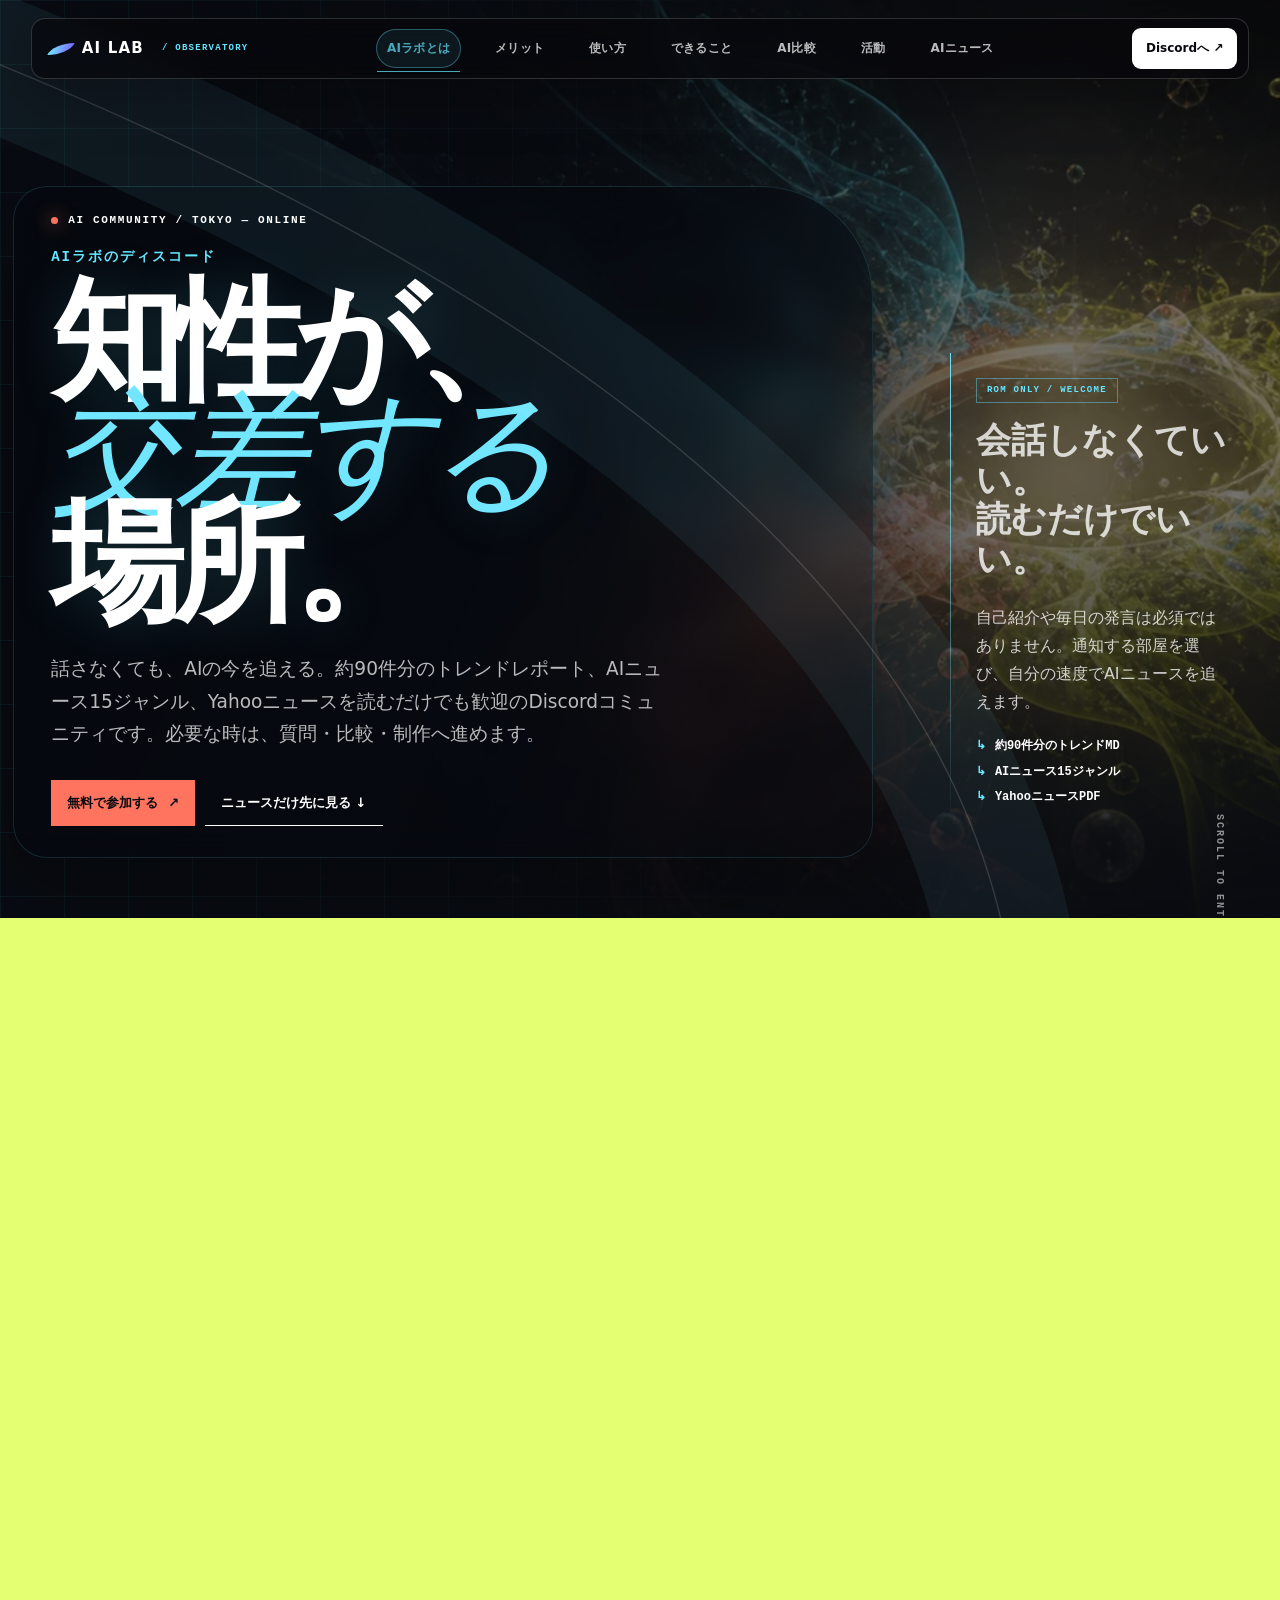
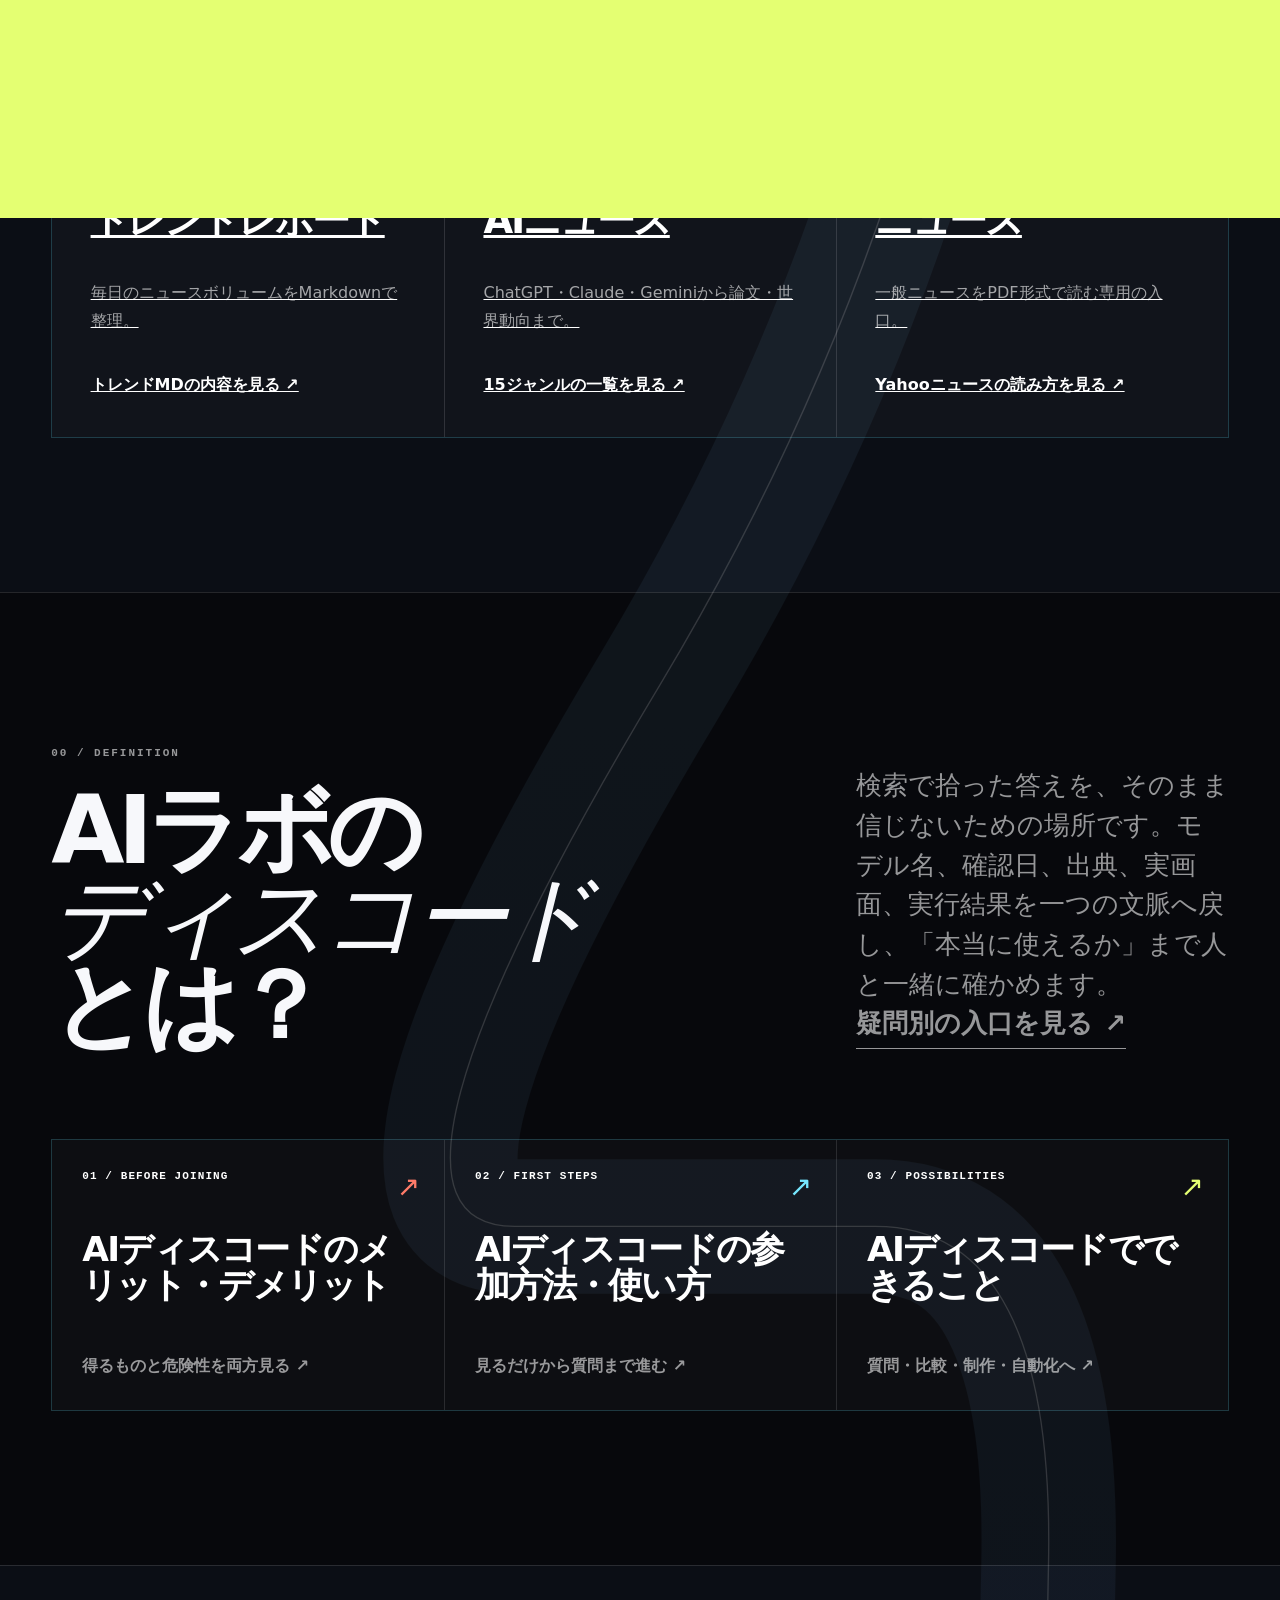
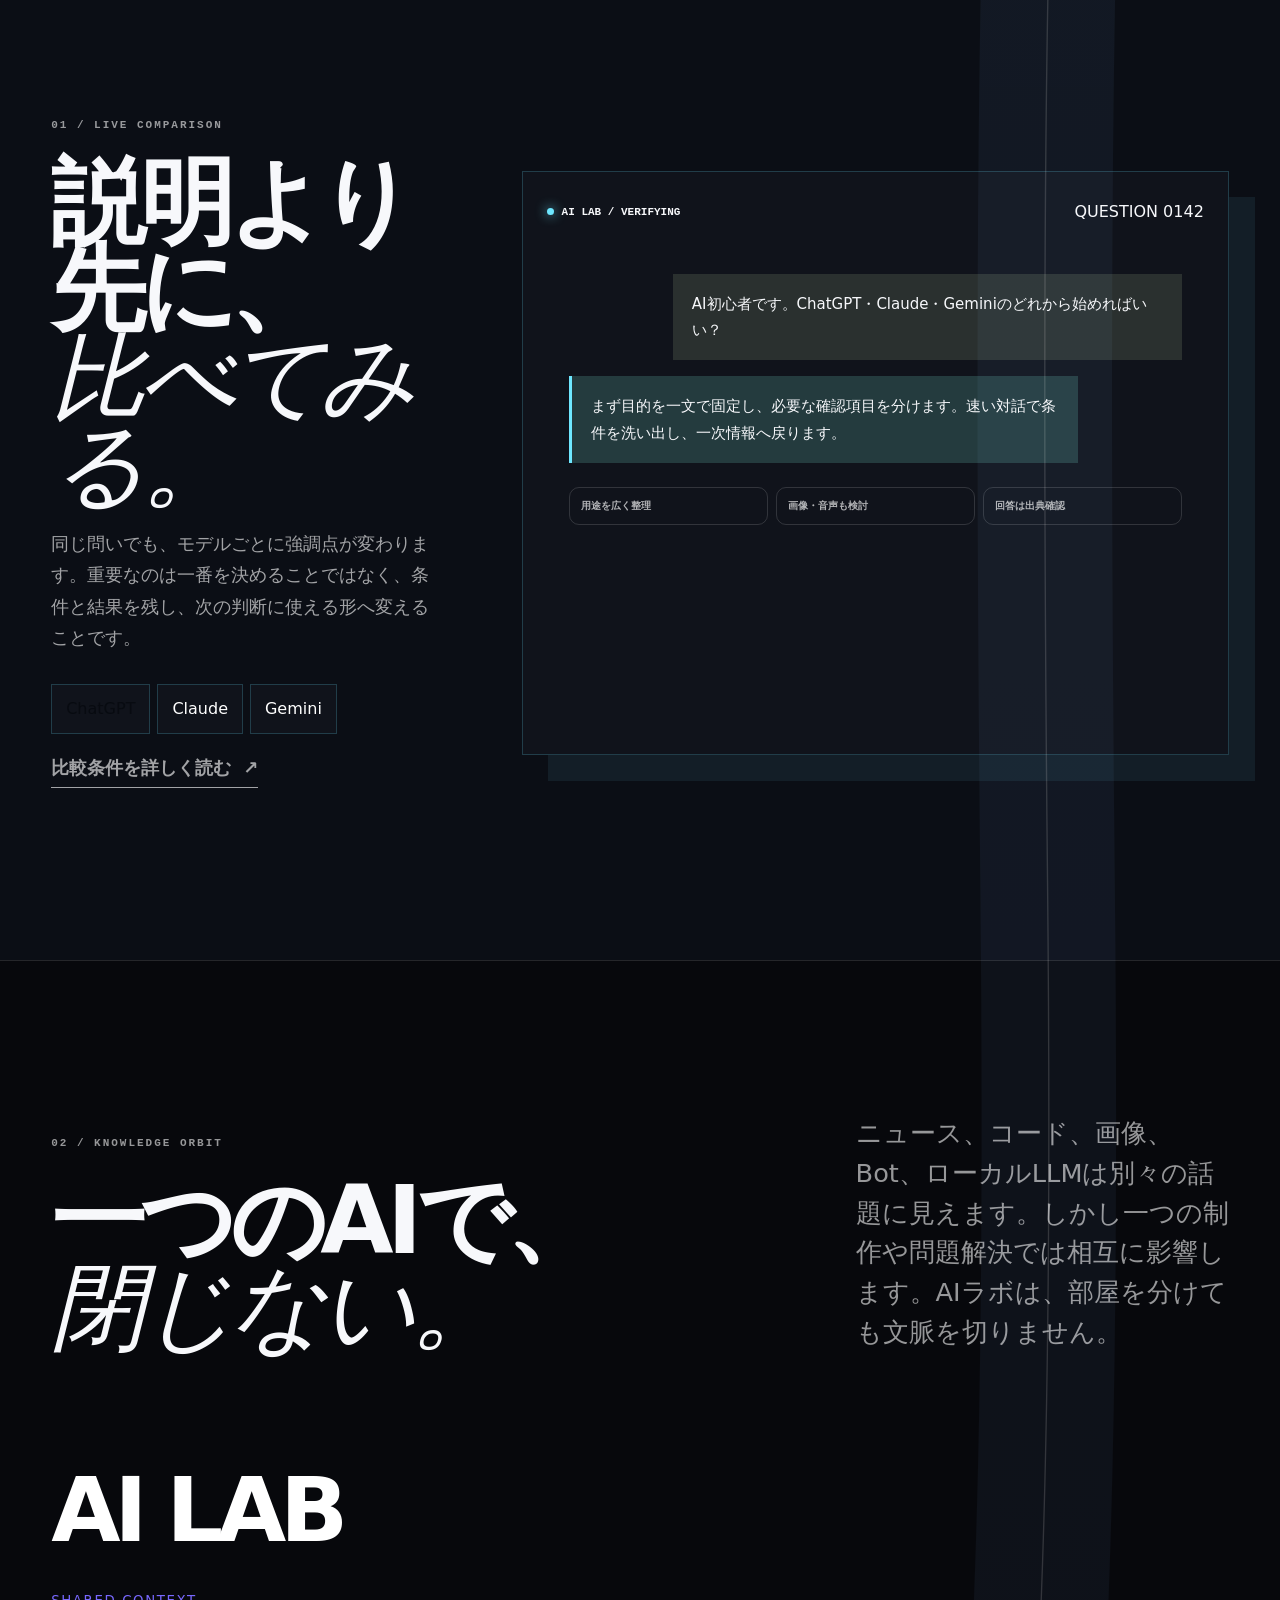
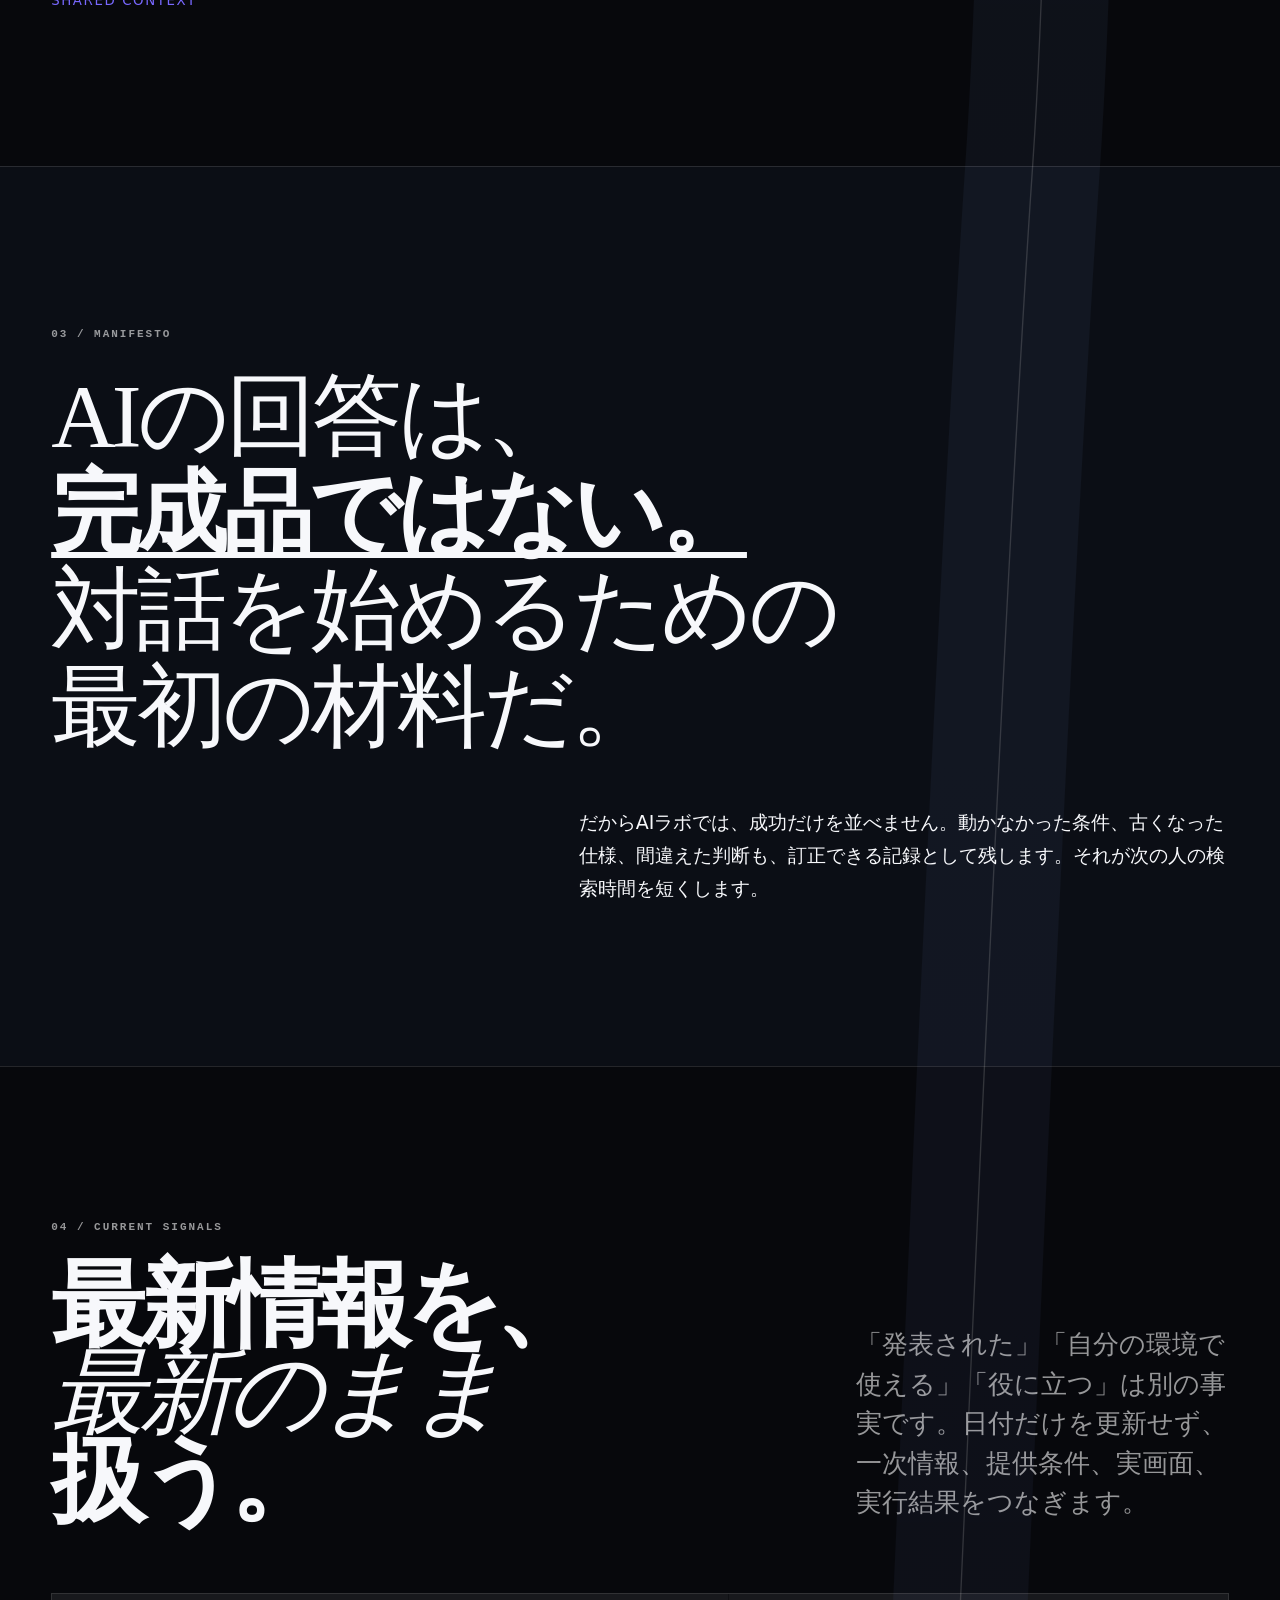
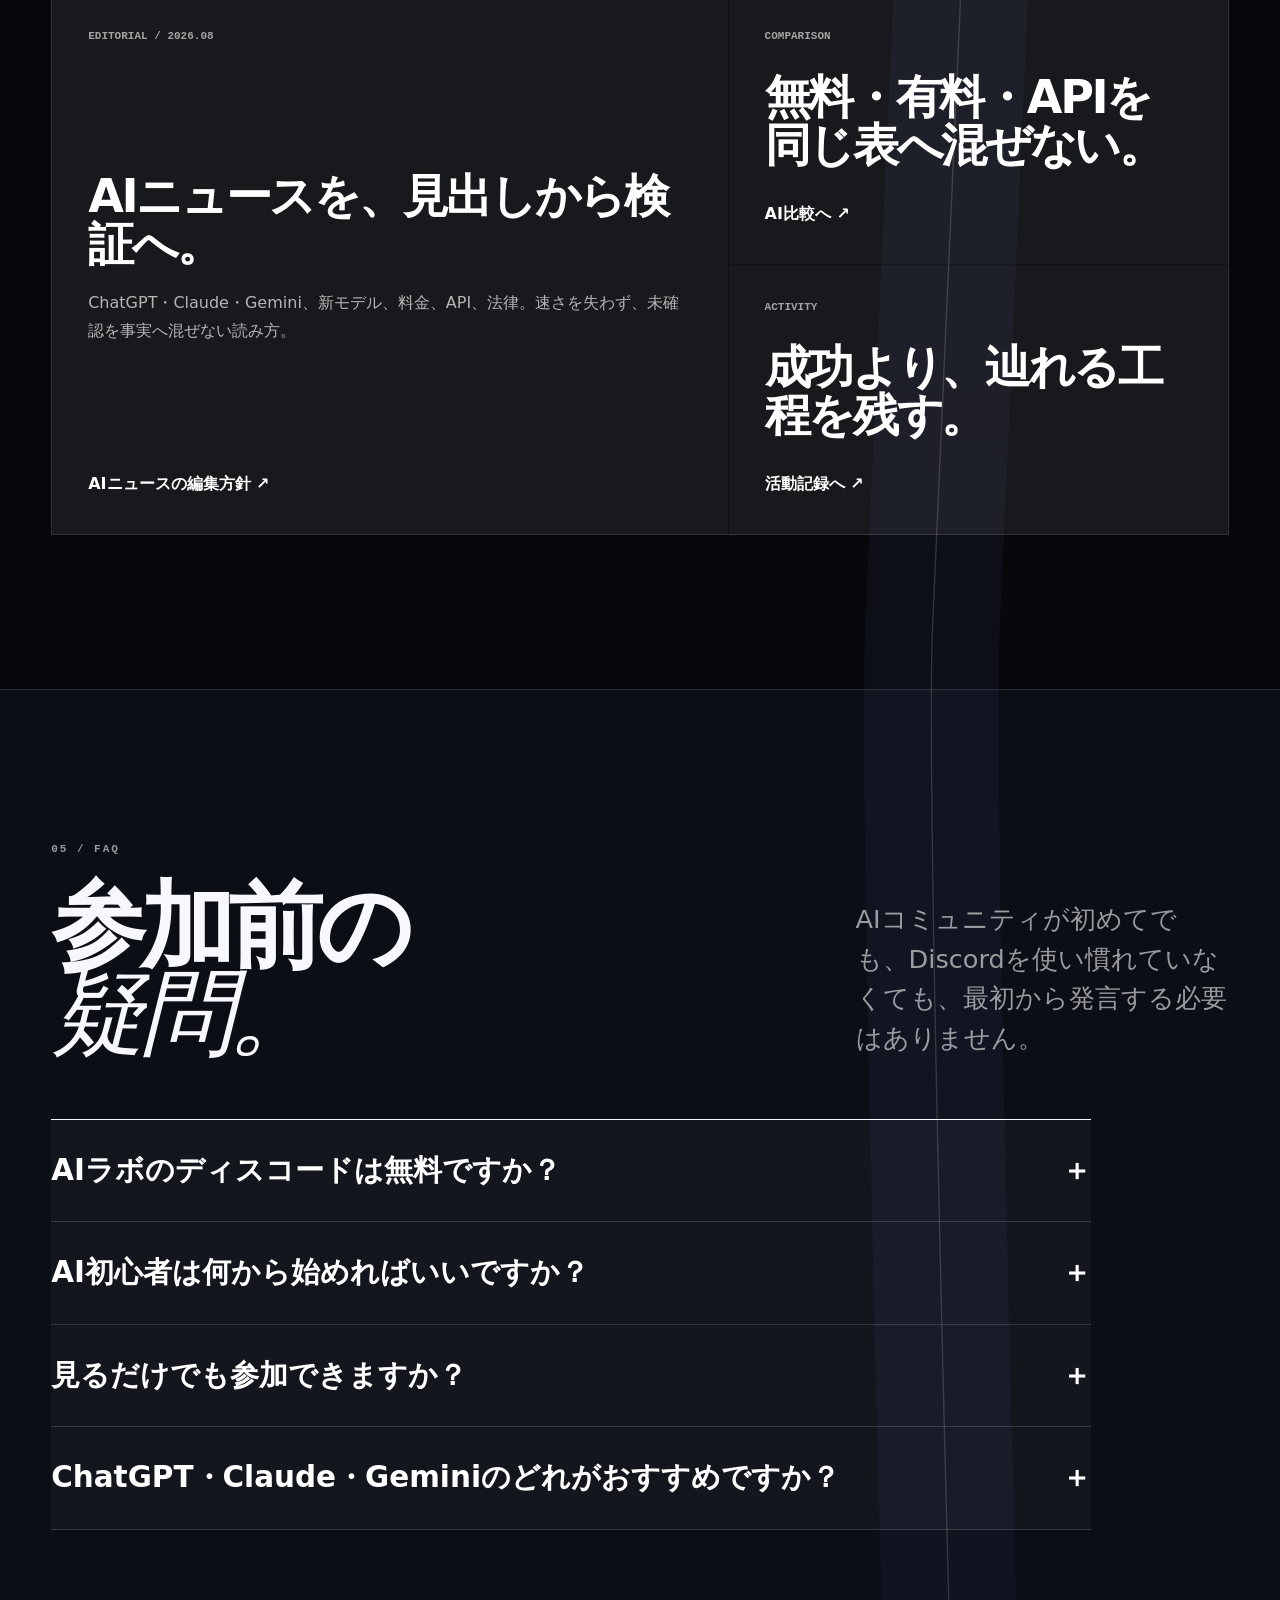
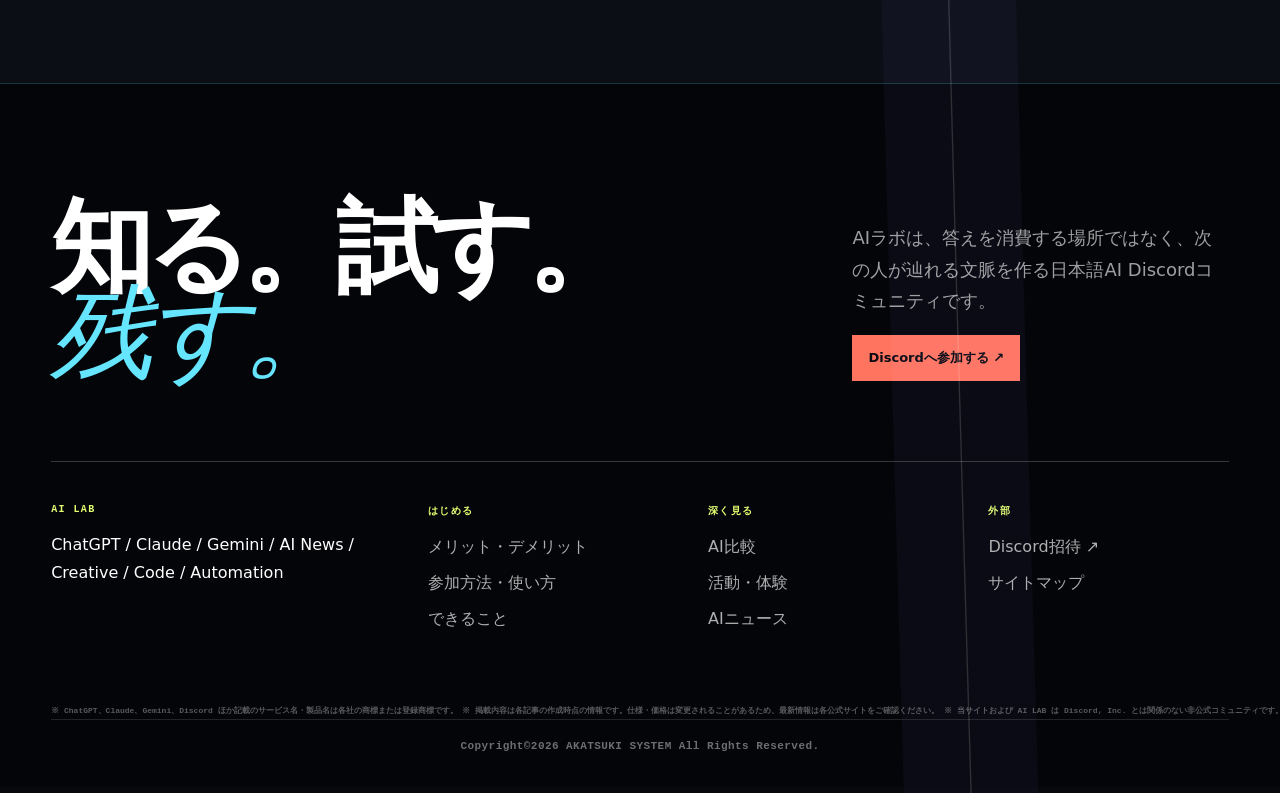
==== commit 5122b72c: "注記とコピーライトの配置を調整" ====
--- a/index.html
+++ b/index.html
@@ -44,7 +44,7 @@
       href="assets/ai-lab-commons-hero.png"
       fetchpriority="high"
     />
-    <link rel="stylesheet" href="styles.css?v=20260812-seo" />
+    <link rel="stylesheet" href="styles.css?v=20260812-footer2" />
     <link rel="stylesheet" href="page-styles/home.css?v=20260812-membrane1" />
     <script type="application/ld+json">
       {
@@ -457,15 +457,10 @@
       <div class="footer-notes" aria-label="商標・情報・運営に関する注記">
         <p>
           ※ ChatGPT、Claude、Gemini、Discord
-          ほか記載のサービス名・製品名は、各社の商標または登録商標です。
-        </p>
-        <p>
-          ※
-          掲載内容は各記事の作成時点の情報です。仕様・価格は変更されることがあるため、最新の情報は各公式サイトをご確認ください。
-        </p>
-        <p>
+          ほか記載のサービス名・製品名は各社の商標または登録商標です。 ※
+          掲載内容は各記事の作成時点の情報です。仕様・価格は変更されることがあるため、最新情報は各公式サイトをご確認ください。
           ※ 当サイトおよび AI LAB は Discord, Inc.
-          とは関係のない非公式のコミュニティです。
+          とは関係のない非公式コミュニティです。
         </p>
       </div>
       <div class="footer-fine">
--- a/styles.css
+++ b/styles.css
@@ -30,24 +30,27 @@
 }
 
 .footer-notes {
-  display: grid;
-  gap: 6px;
   margin-top: clamp(48px, 5vw, 70px);
-  padding-top: 20px;
-  border-top: 1px solid rgba(255, 255, 255, 0.12);
-  color: rgba(255, 255, 255, 0.52);
-  font-size: clamp(11px, 0.75vw, 12px);
-  line-height: 1.8;
-  letter-spacing: 0.02em;
+  color: rgba(255, 255, 255, 0.34);
+  font: 700 clamp(8px, 0.52vw, 10px) / 1.6 var(--mono);
+  letter-spacing: 0;
+  text-align: center;
+  white-space: nowrap;
 }
 .footer-notes p {
-  max-width: 88ch;
   margin: 0;
 }
 .footer-fine {
   justify-content: center;
-  margin-top: 26px;
+  margin-top: 2px;
+  font-size: clamp(11px, 0.85vw, 13px);
+  letter-spacing: 0.04em;
   text-align: center;
+}
+@media (max-width: 980px) {
+  .footer-notes {
+    white-space: normal;
+  }
 }
 body.context-site::before {
   display: none;
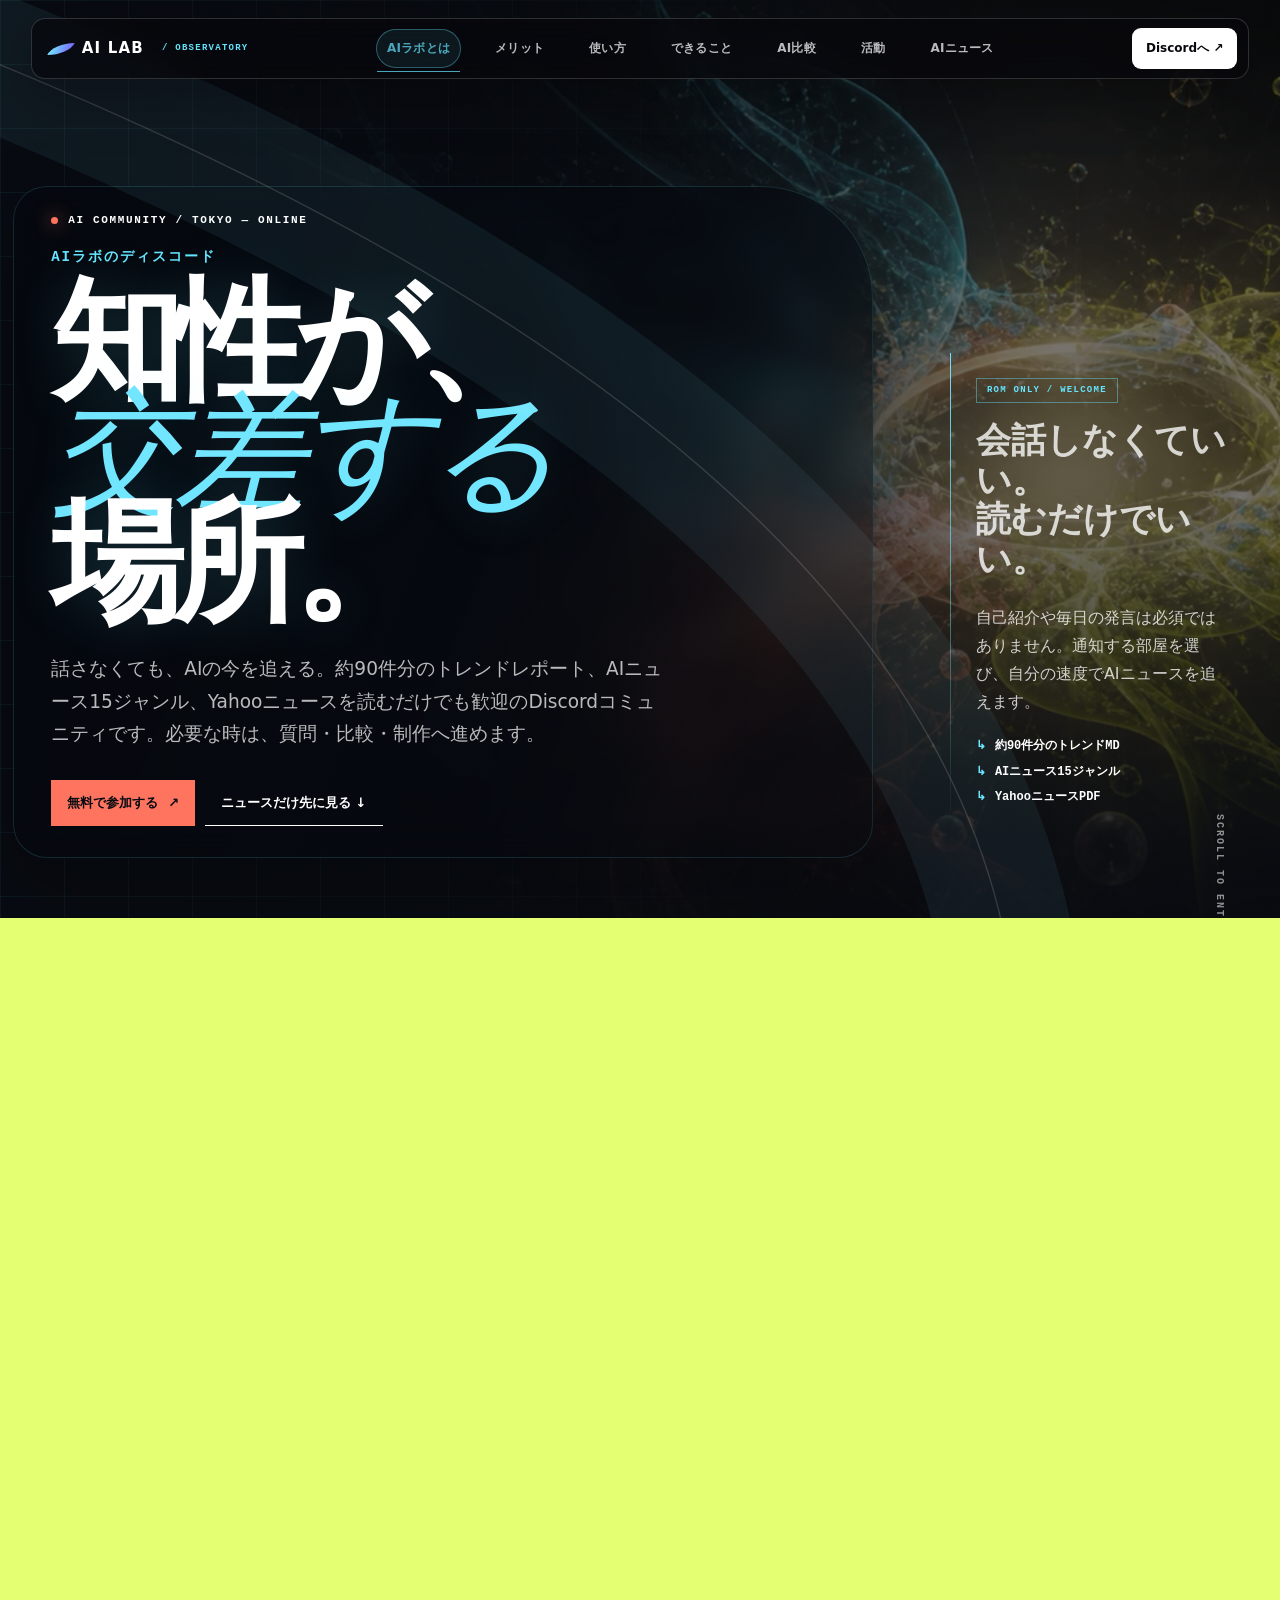
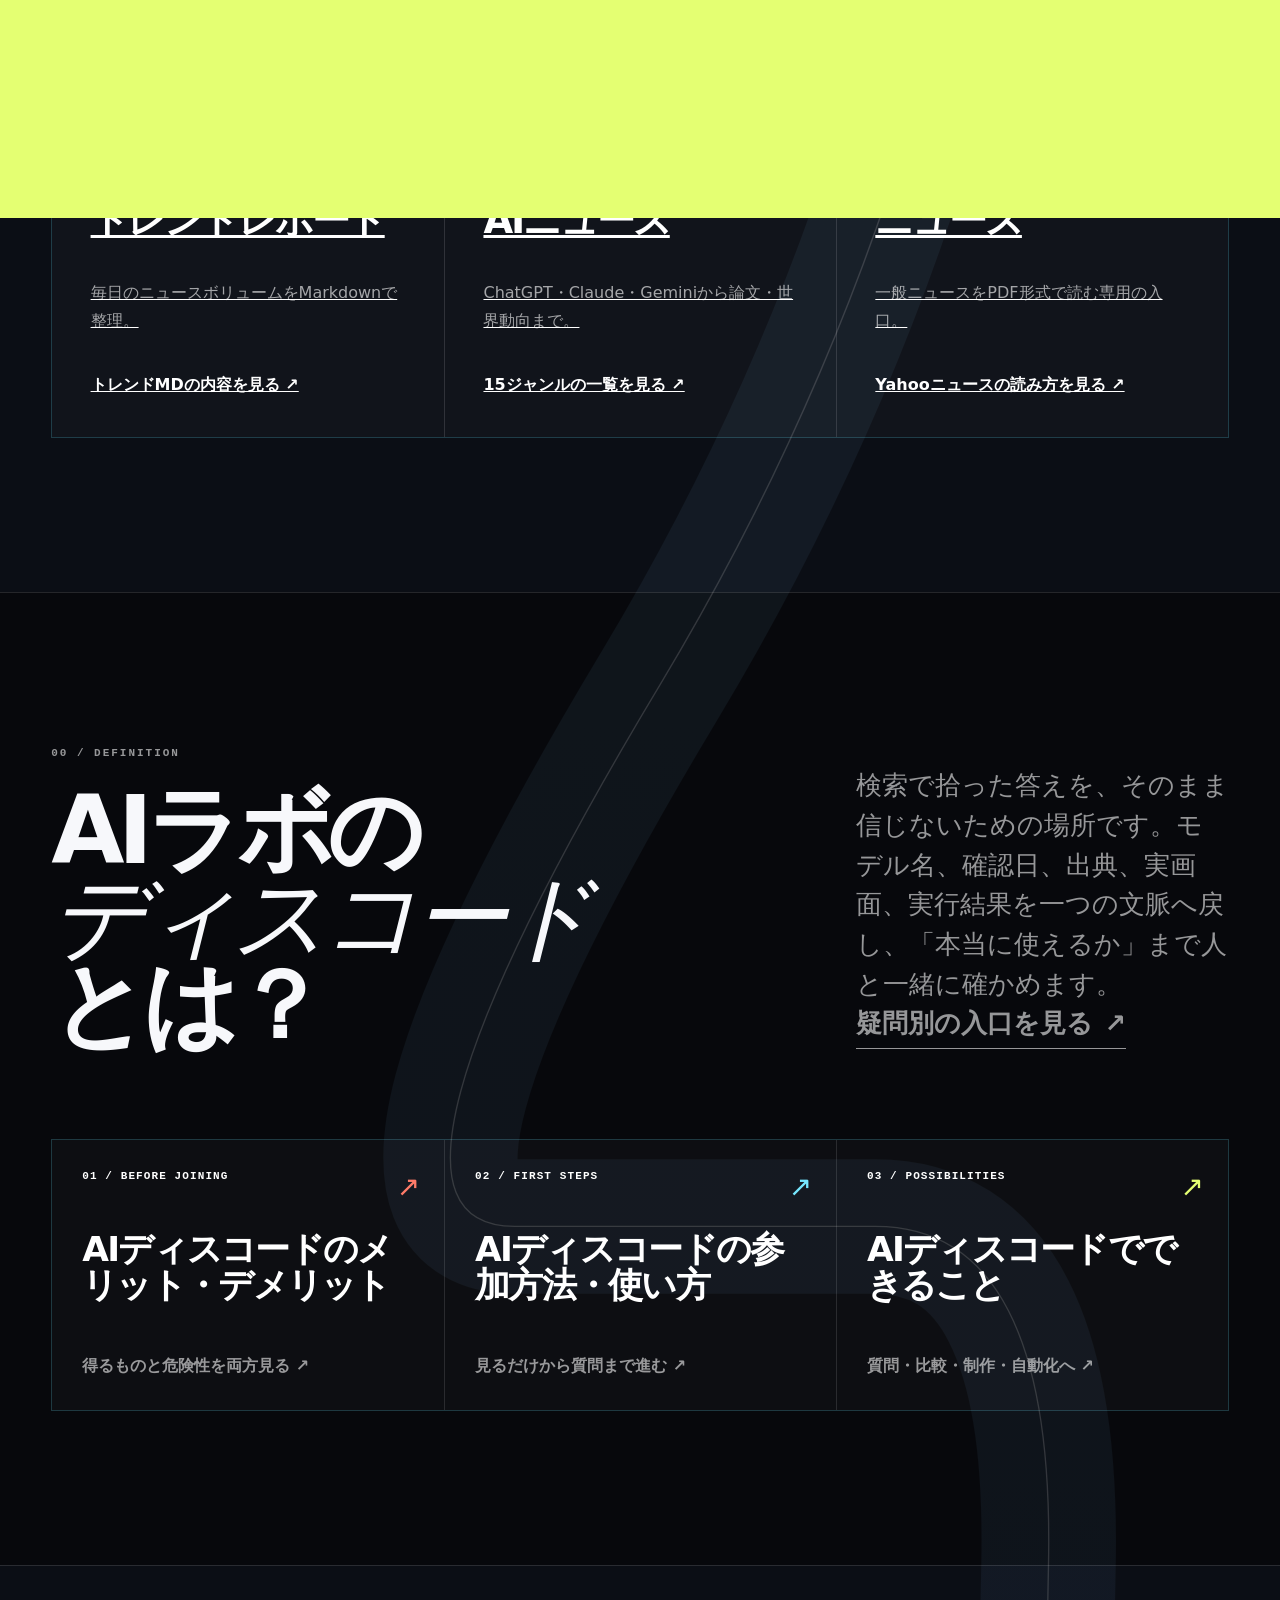
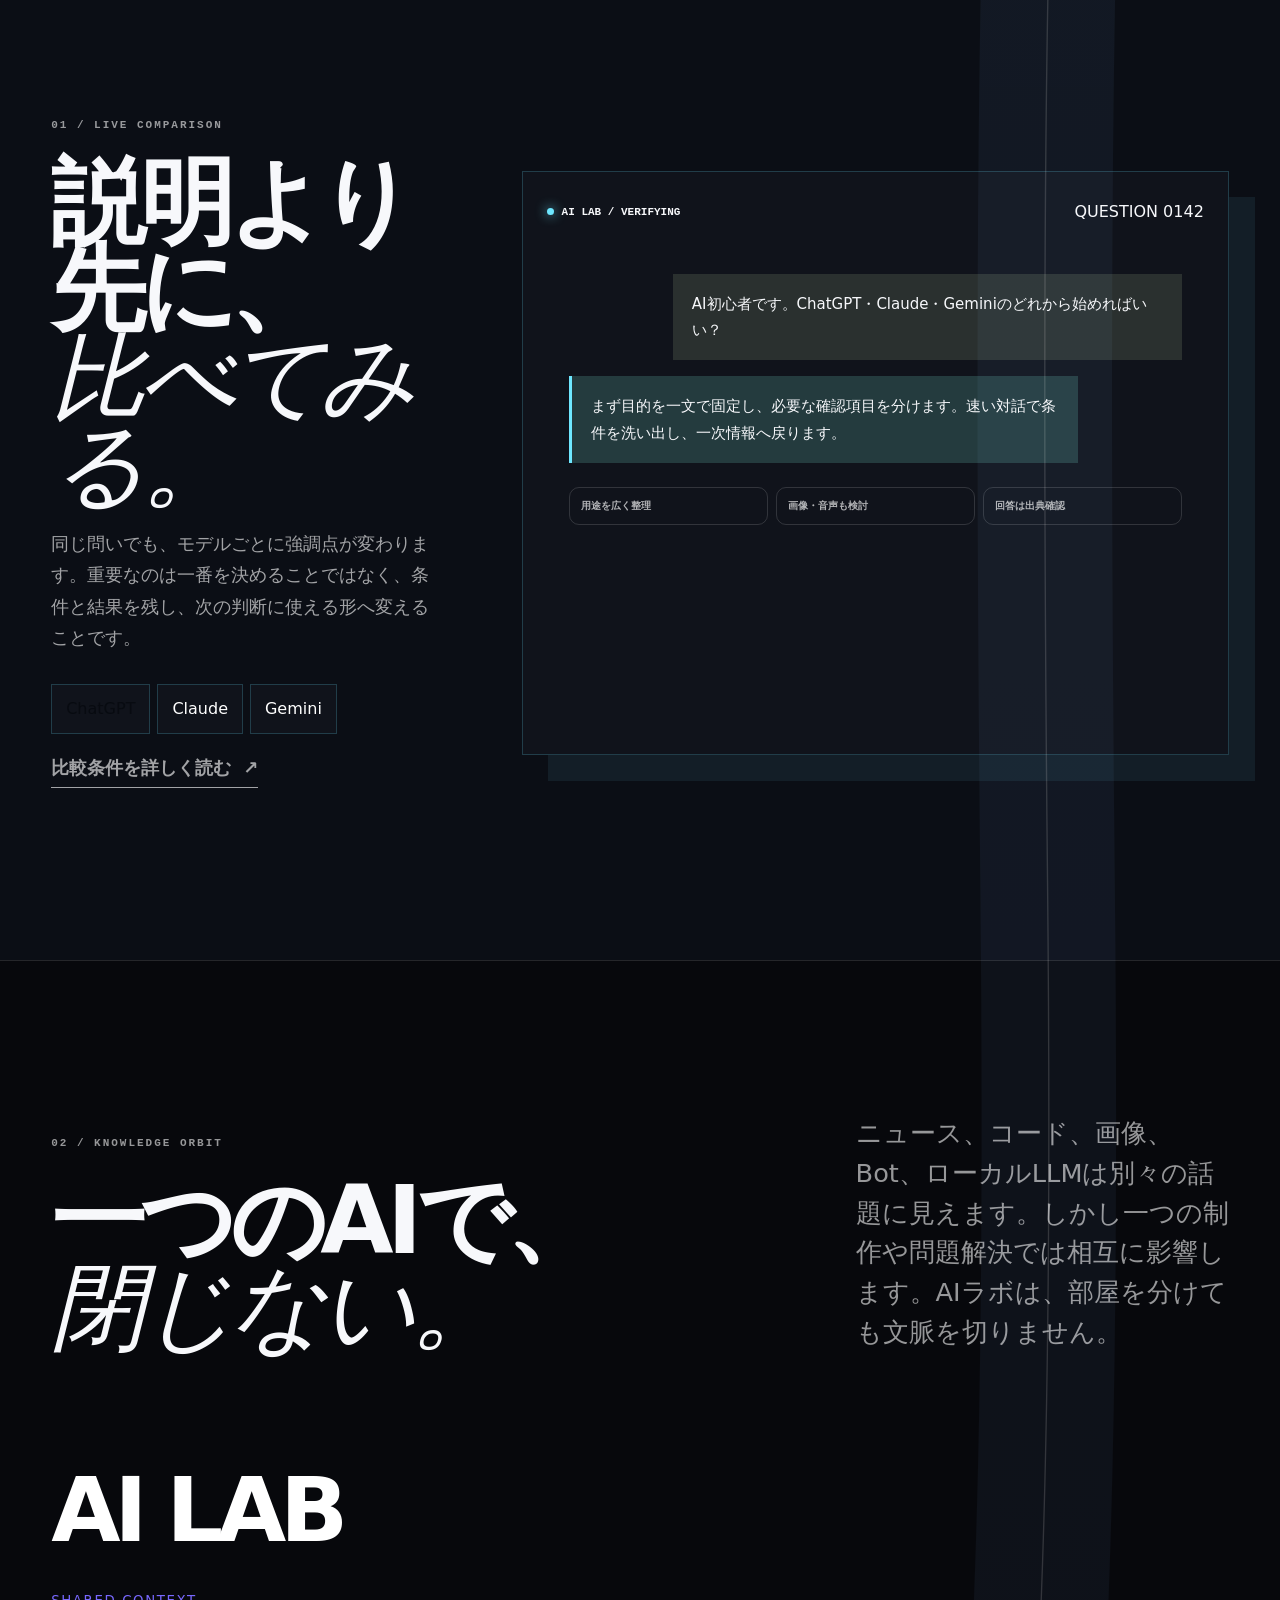
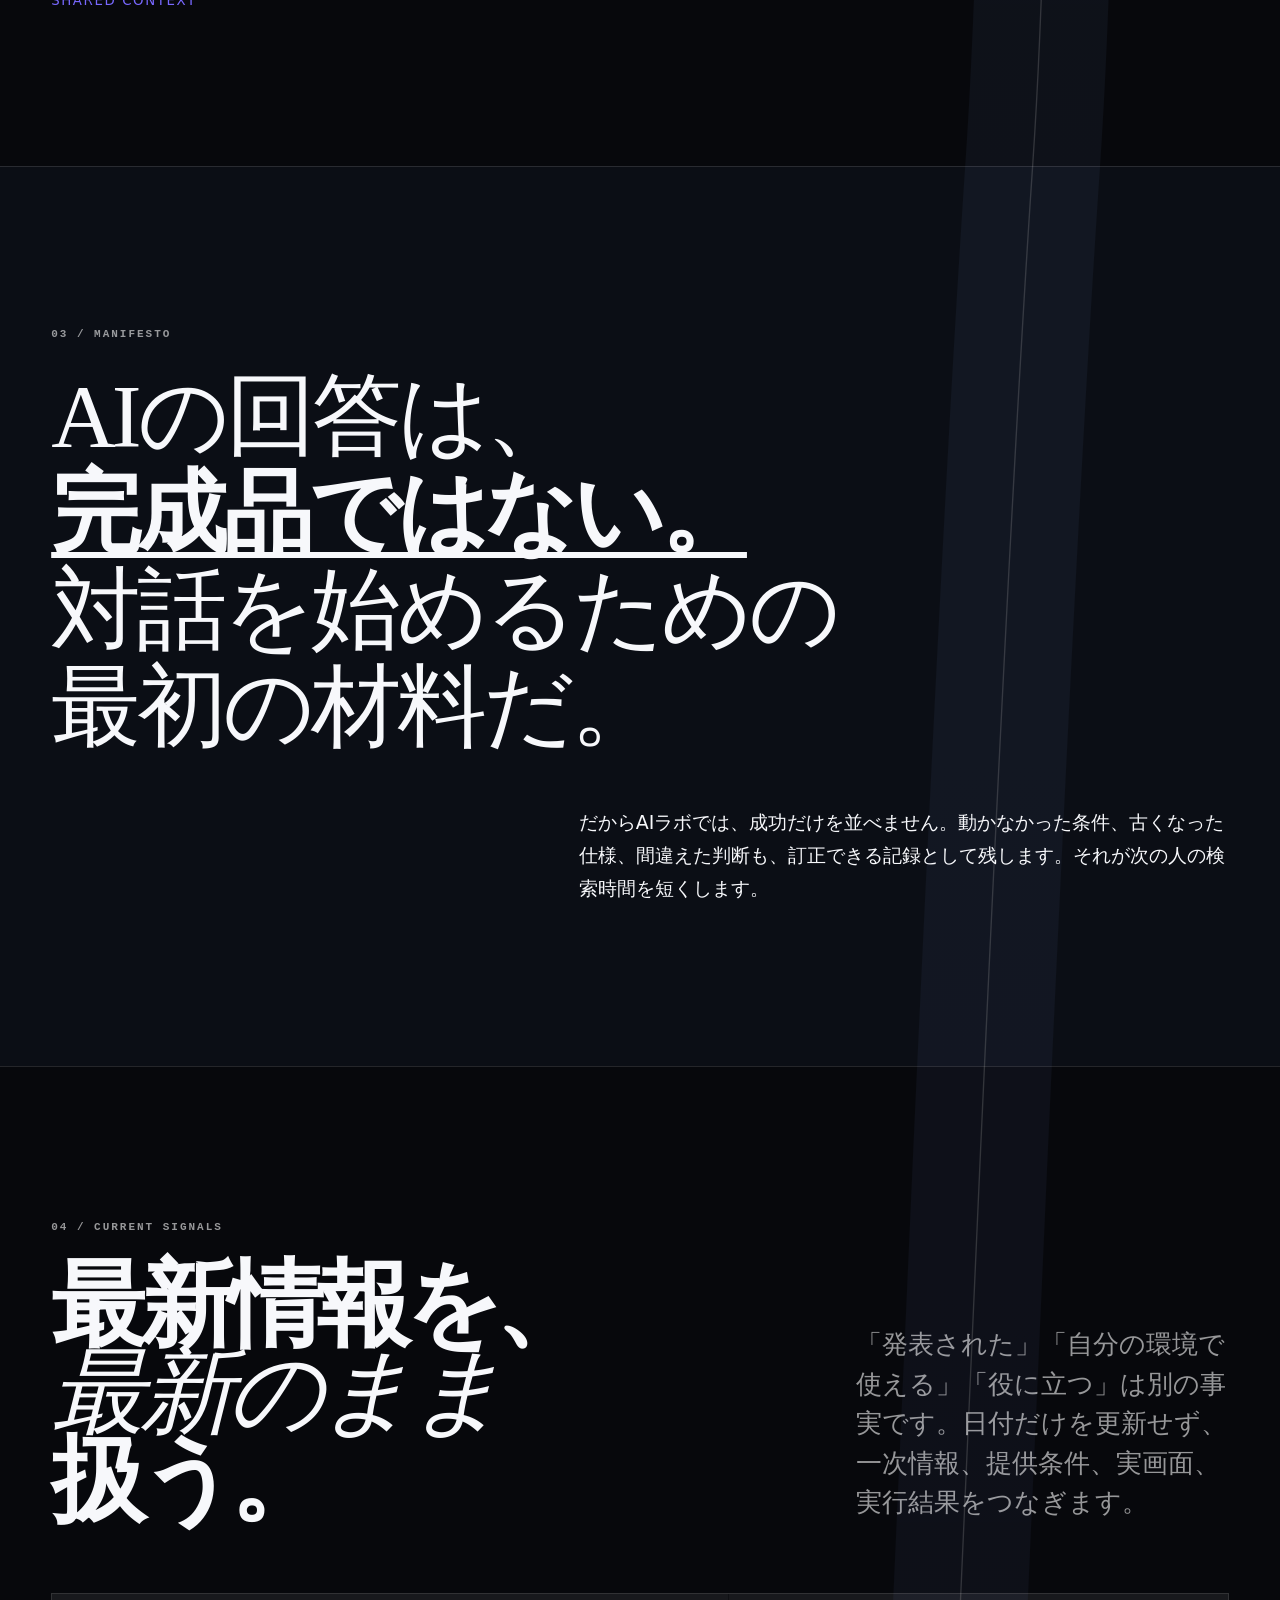
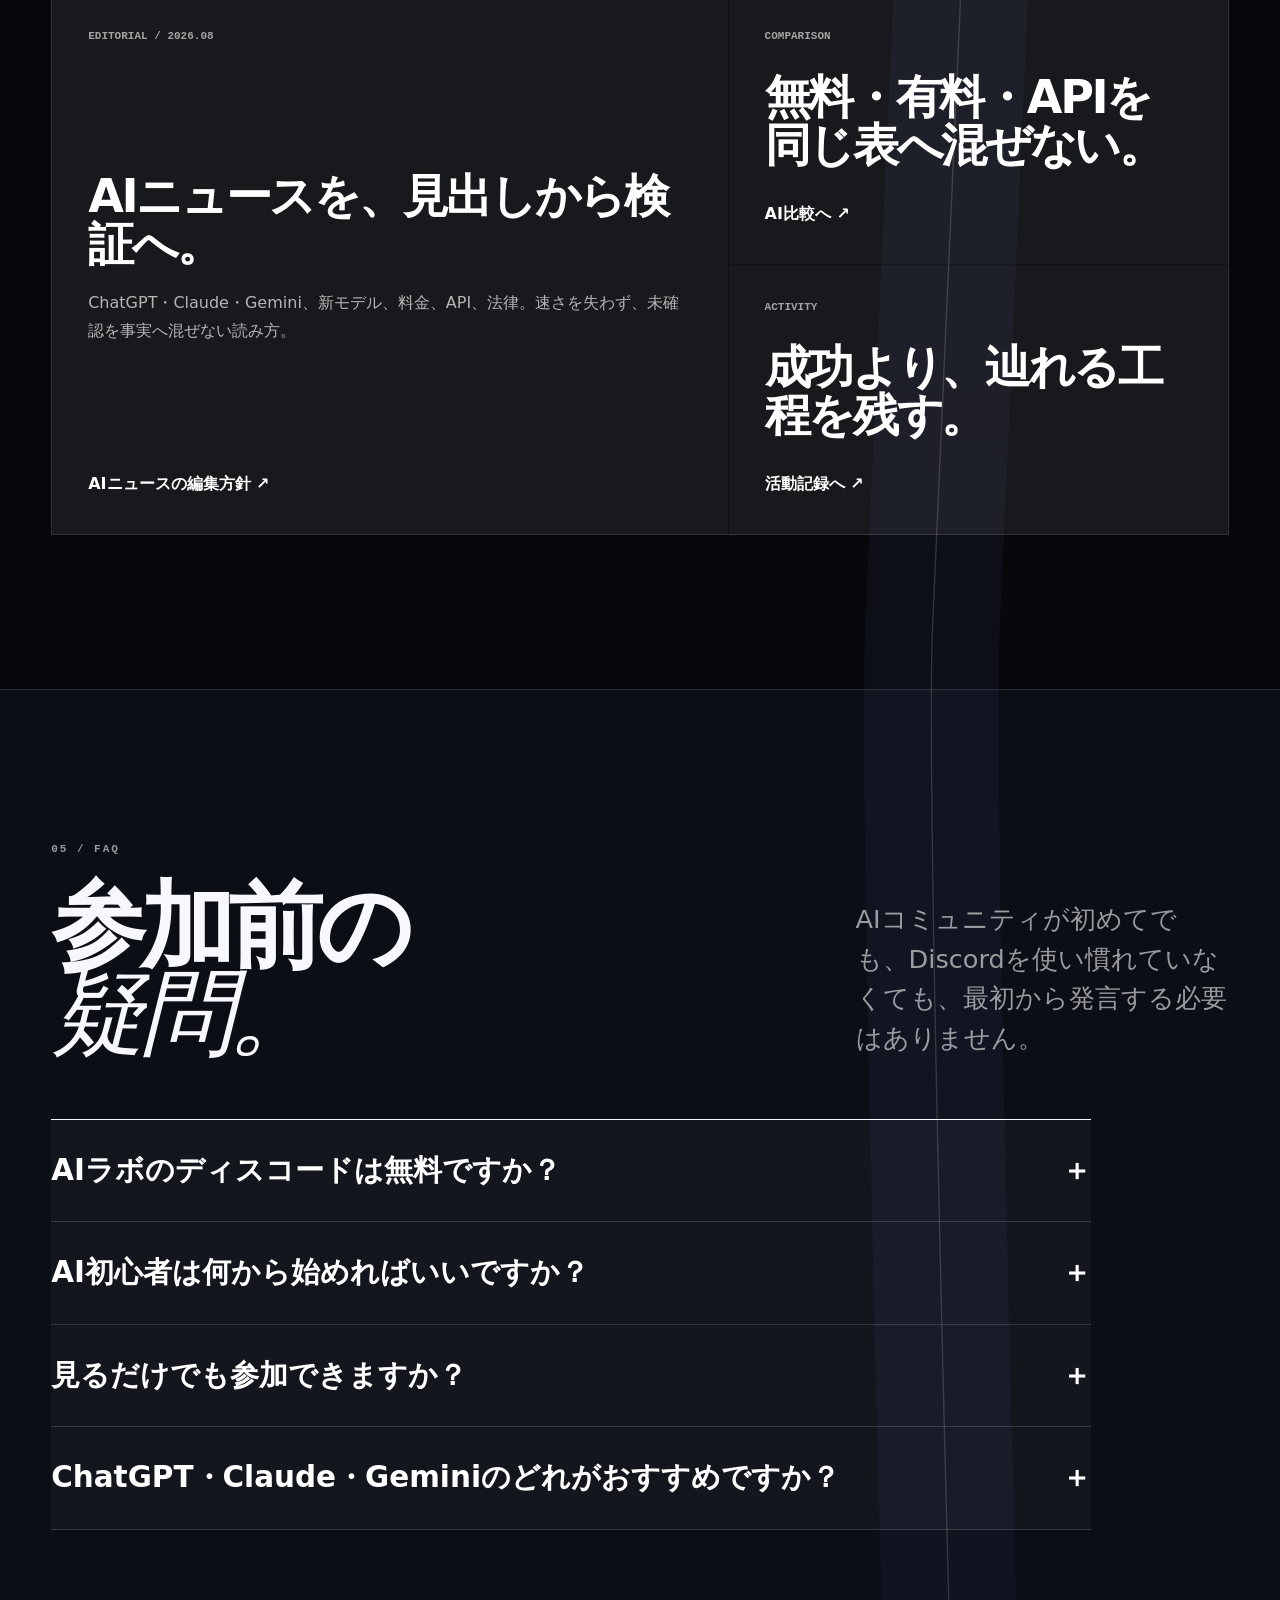
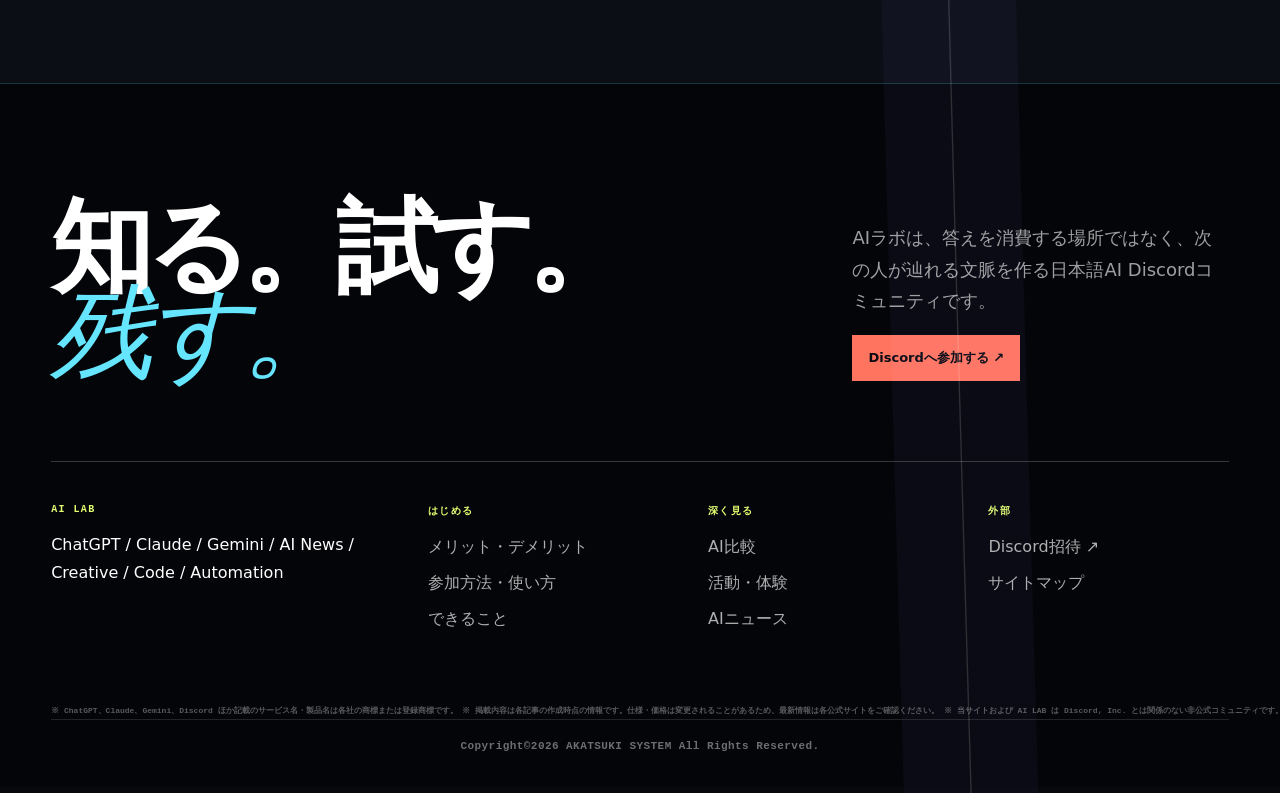
==== commit fe45caa6: "Google Search Consoleの所有権確認を追加" ====
--- a/index.html
+++ b/index.html
@@ -3,6 +3,10 @@
   <head>
     <meta charset="utf-8" />
     <meta name="viewport" content="width=device-width,initial-scale=1" />
+    <meta
+      name="google-site-verification"
+      content="yLRx-toV1wwOXIgkFKSKQW8SYN7P5XBVnxkAWqeWzIE"
+    />
     <title>
       【2026年8月最新】AIラボのディスコードとは｜AIニュース15ジャンル・ROM専歓迎
     </title>
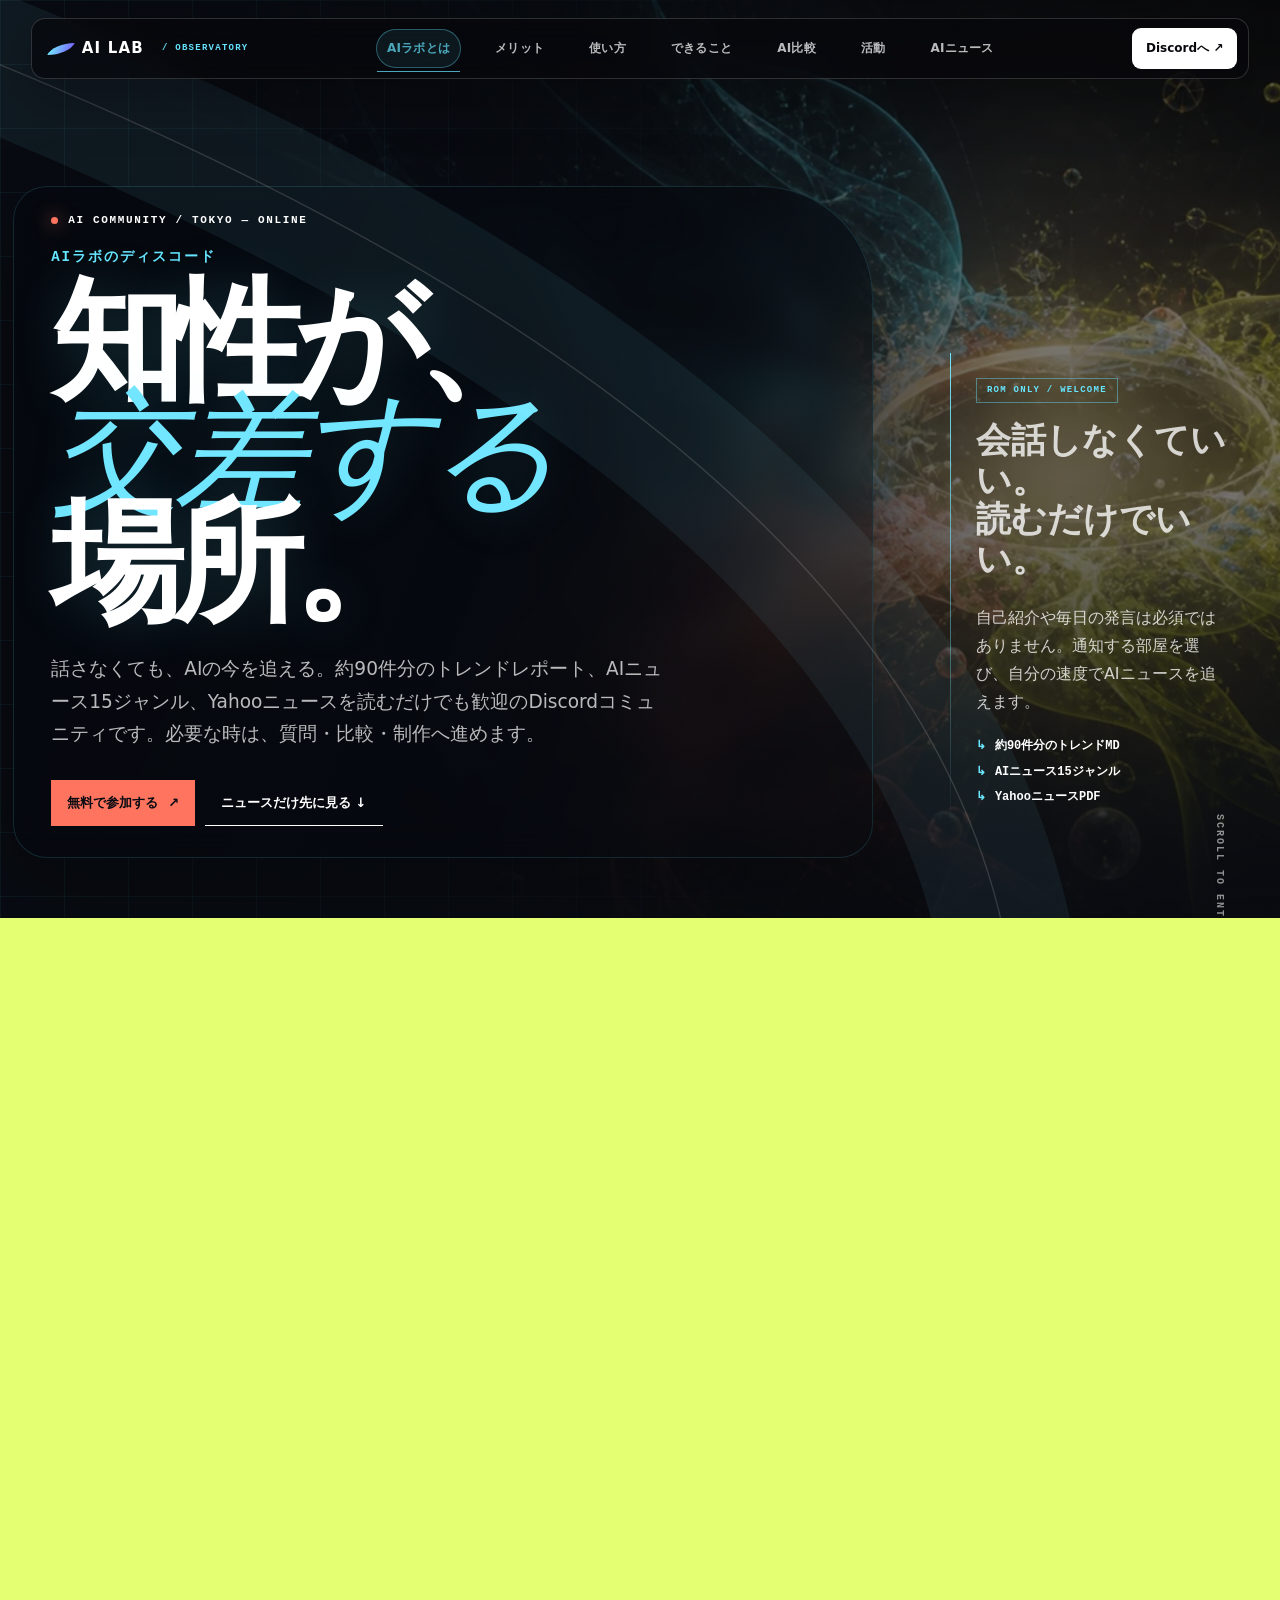
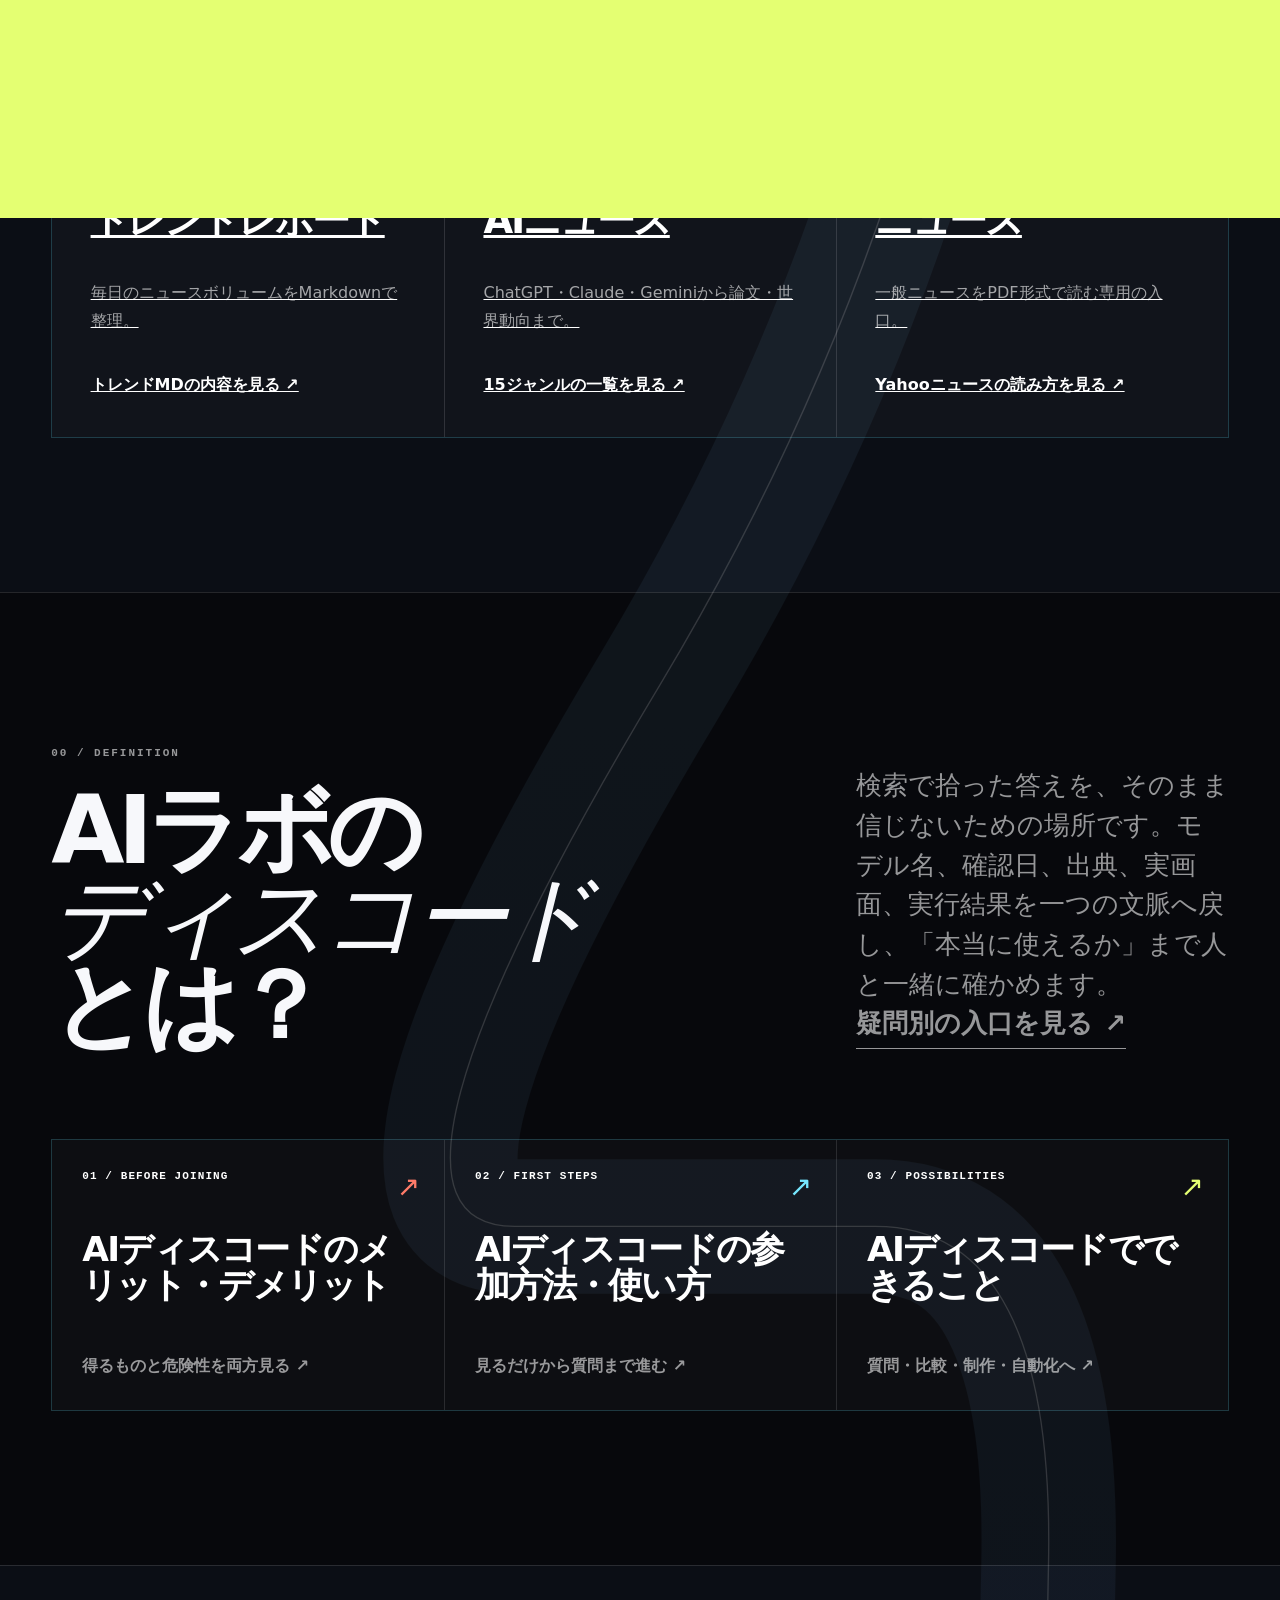
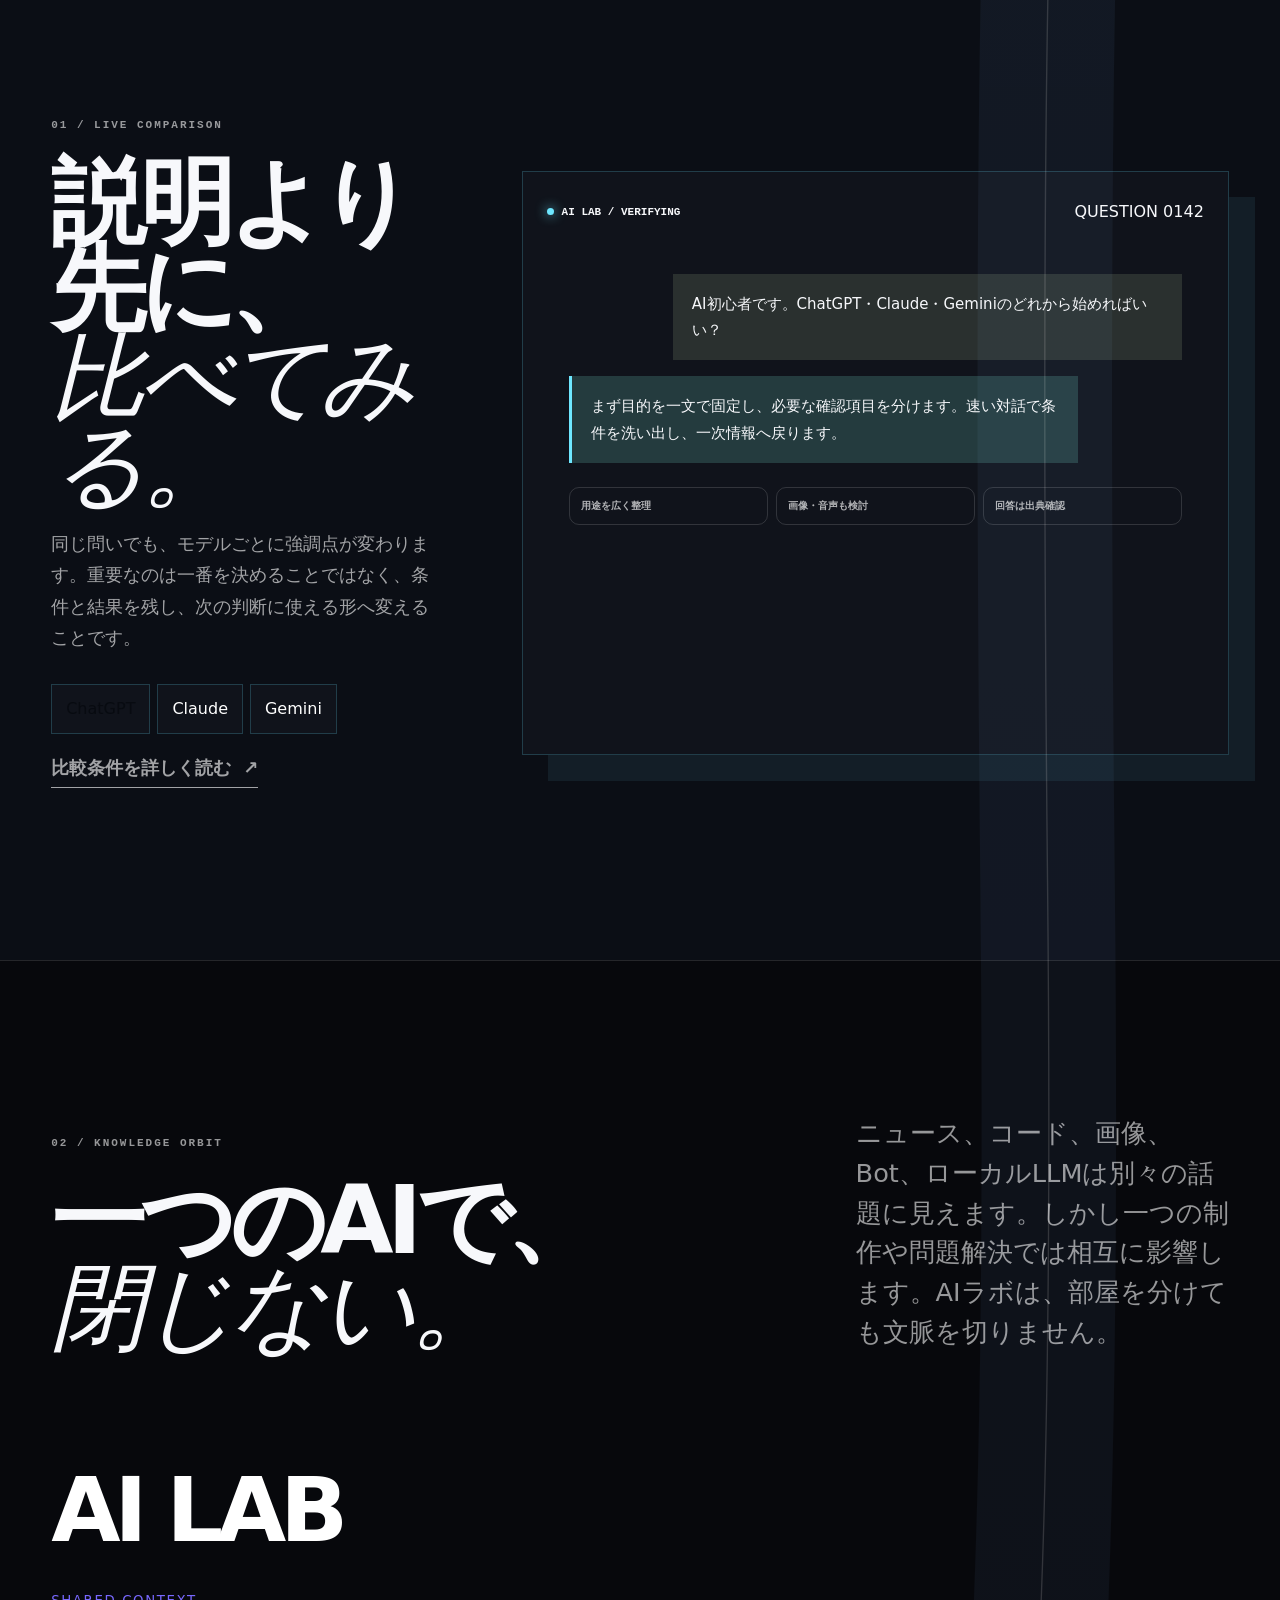
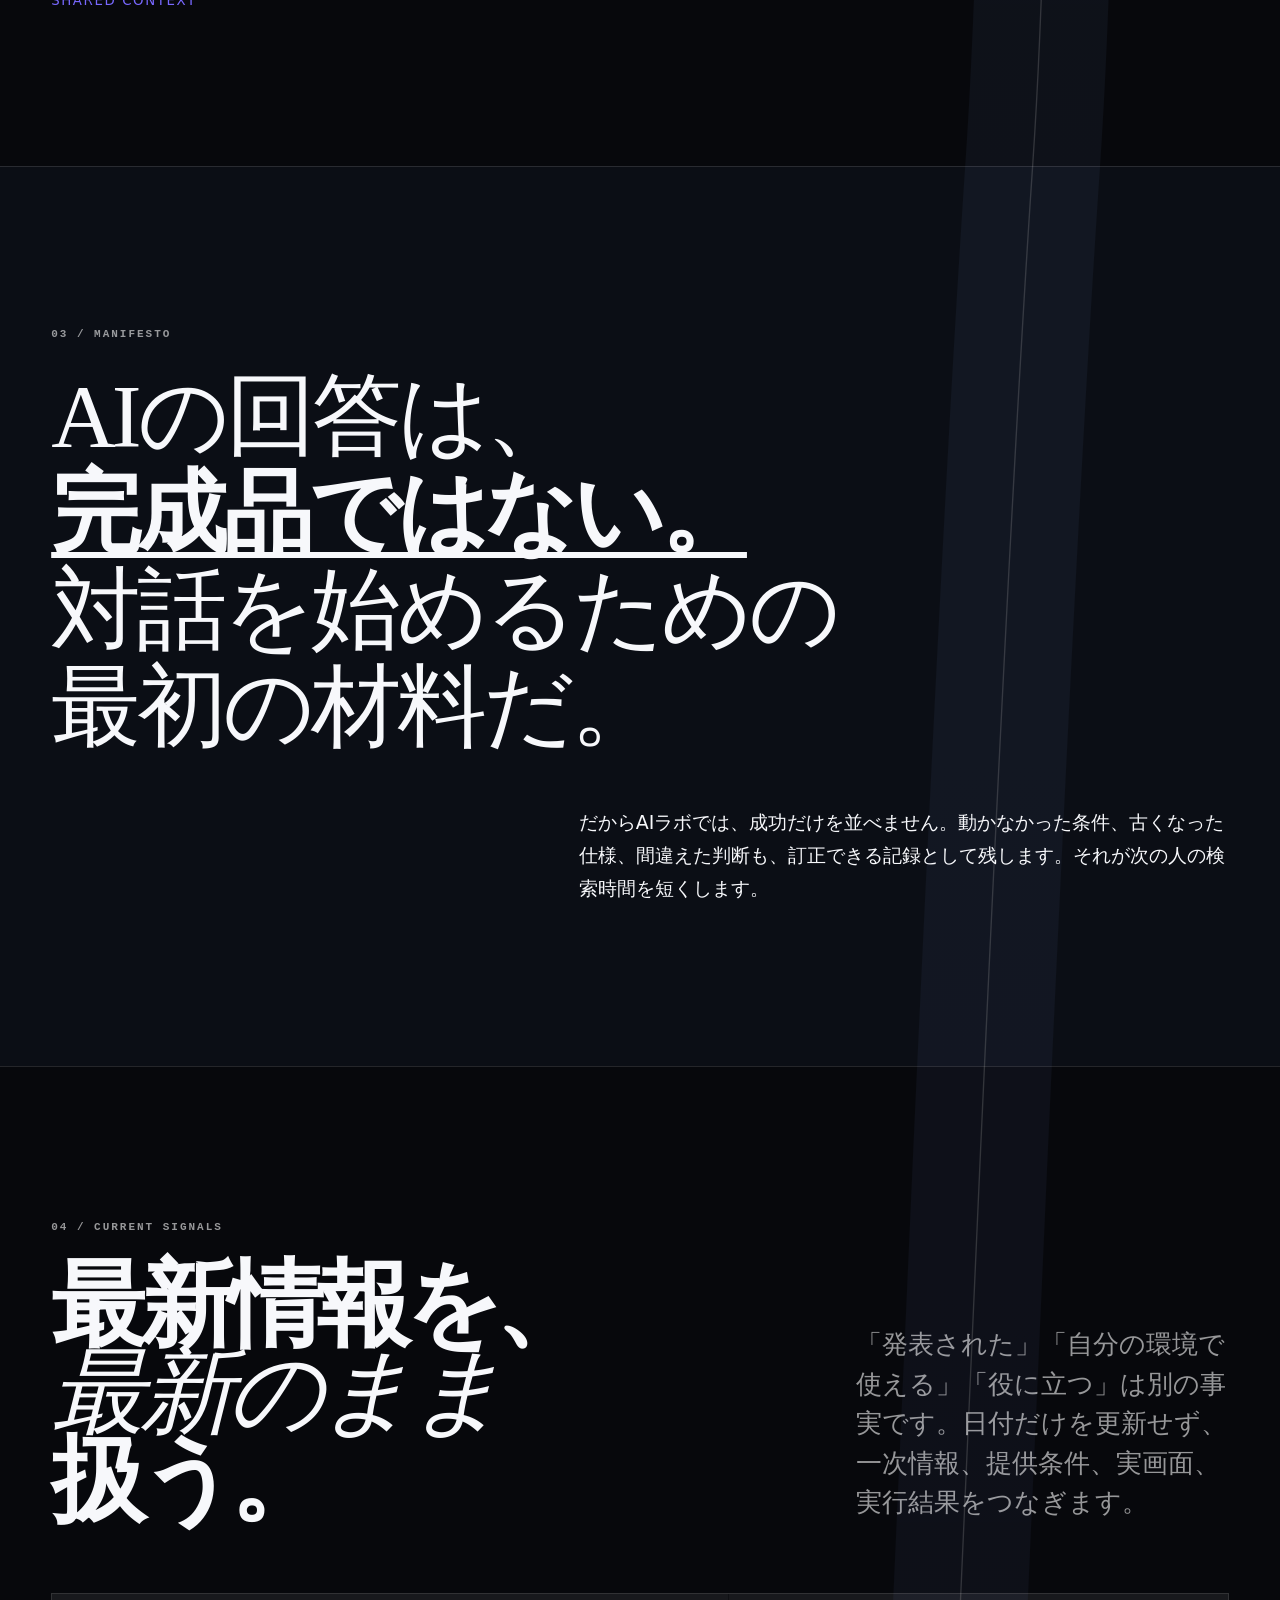
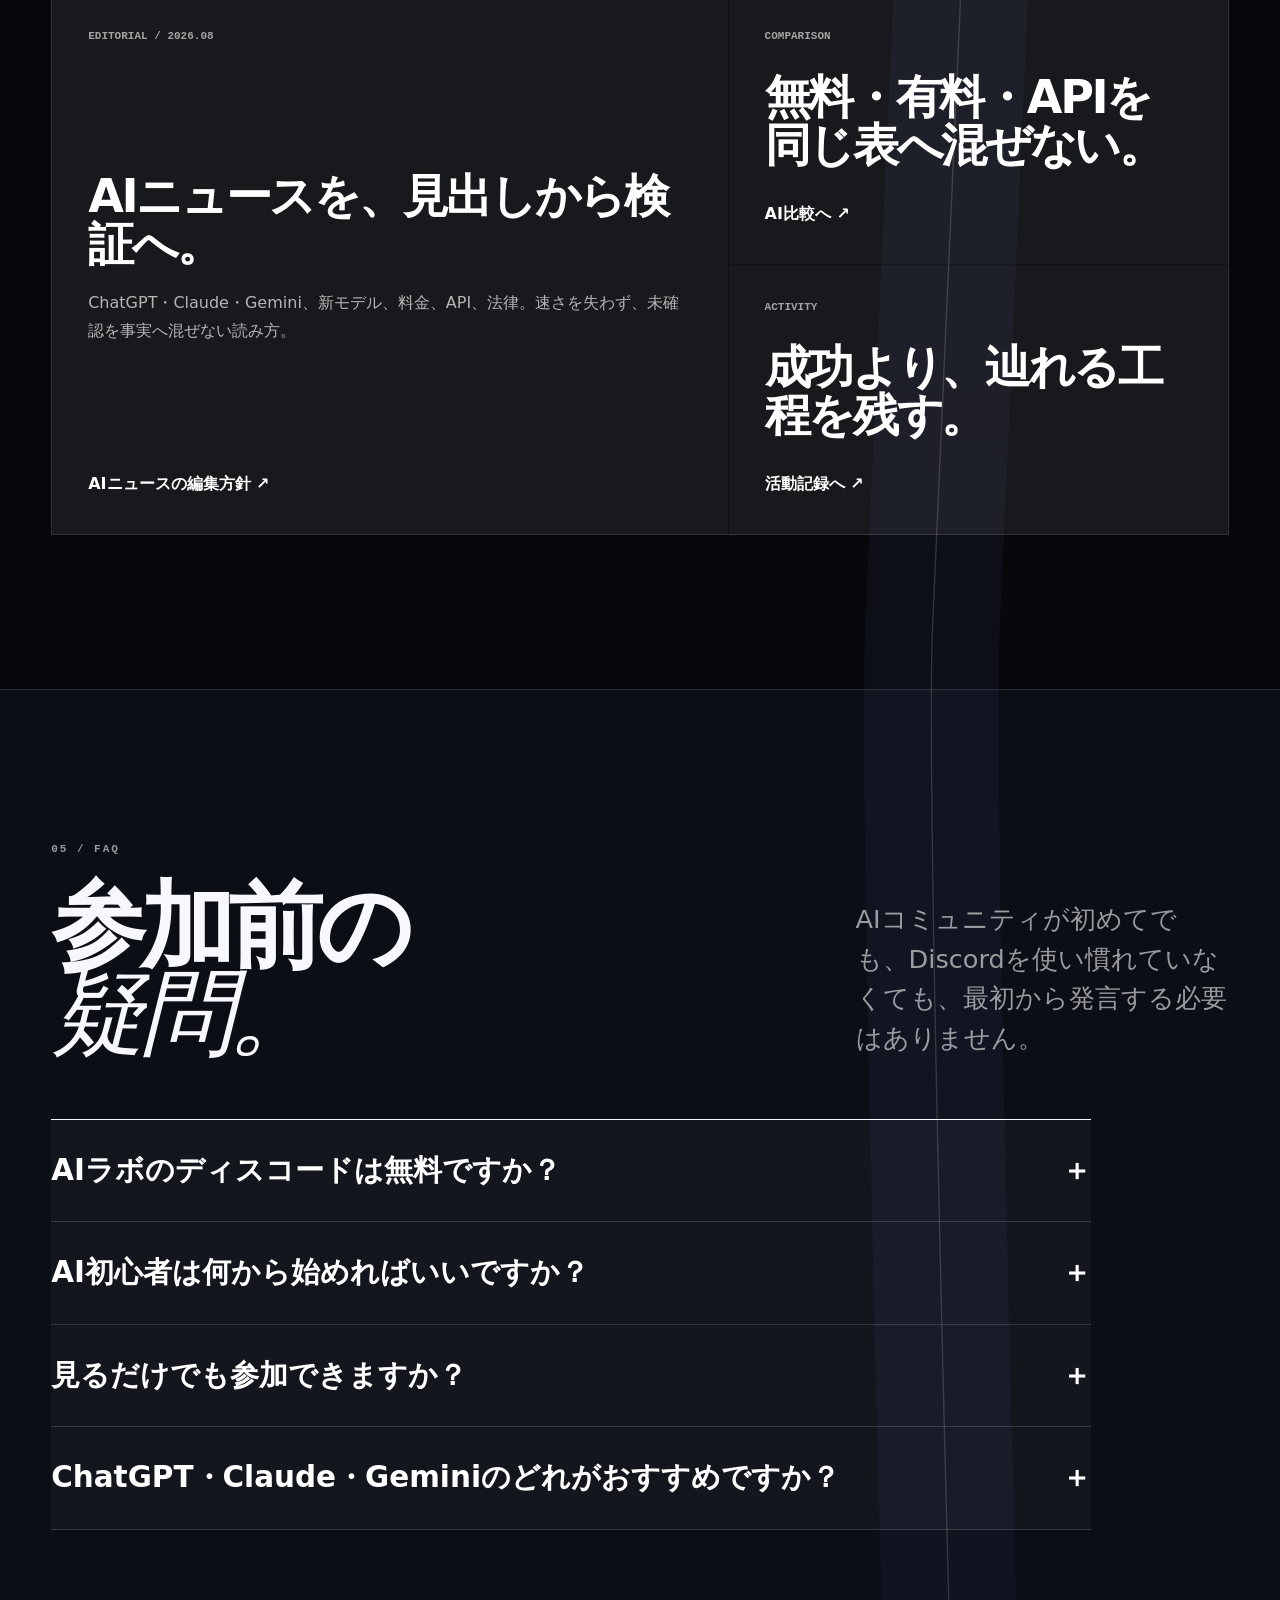
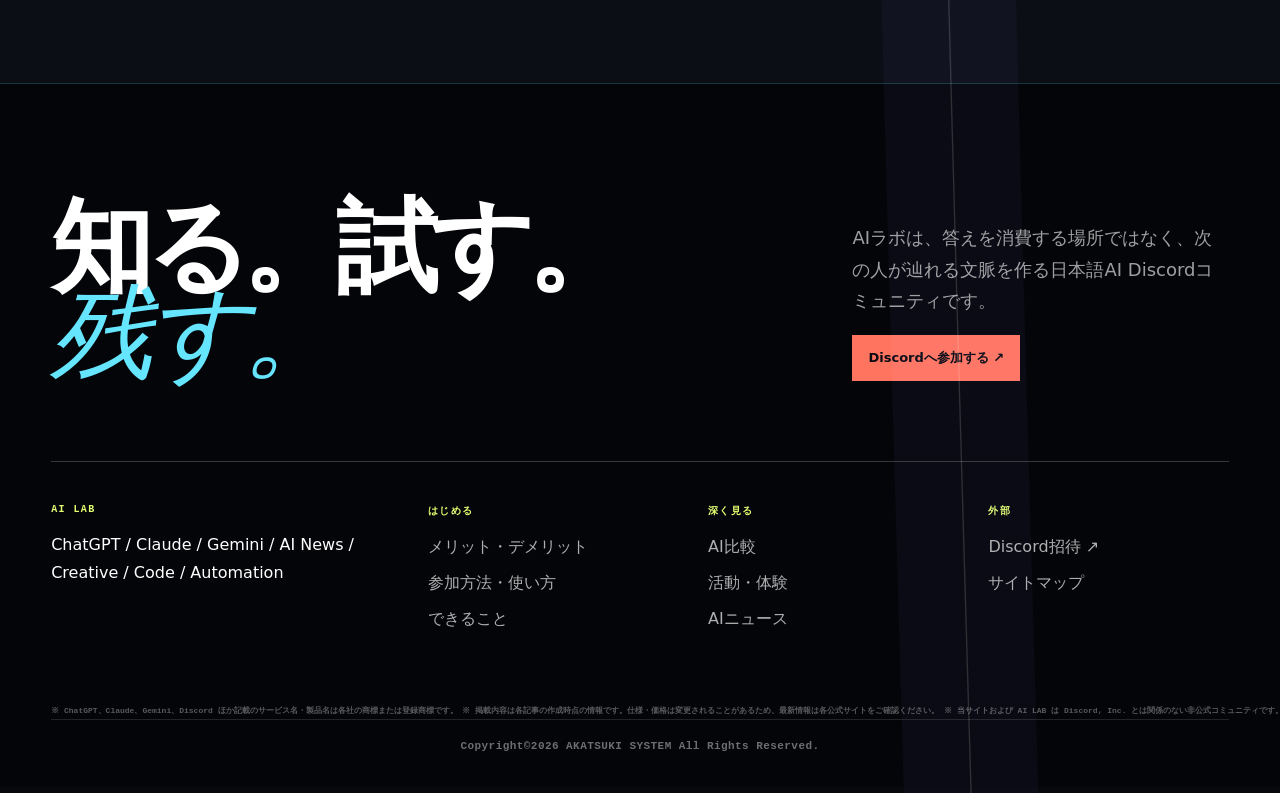
==== commit 49867cbb: "サイトアイコンとOGP画像設定を追加" ====
--- a/index.html
+++ b/index.html
@@ -3,6 +3,13 @@
   <head>
     <meta charset="utf-8" />
     <meta name="viewport" content="width=device-width,initial-scale=1" />
+    <meta name="application-name" content="AIラボ" />
+    <meta name="apple-mobile-web-app-title" content="AIラボ" />
+    <link rel="icon" href="/favicon.ico" sizes="any" />
+    <link rel="icon" type="image/png" sizes="32x32" href="/favicon-32x32.png" />
+    <link rel="icon" type="image/png" sizes="16x16" href="/favicon-16x16.png" />
+    <link rel="apple-touch-icon" sizes="180x180" href="/apple-touch-icon.png" />
+    <link rel="manifest" href="/site.webmanifest" />
     <meta
       name="google-site-verification"
       content="yLRx-toV1wwOXIgkFKSKQW8SYN7P5XBVnxkAWqeWzIE"
@@ -30,13 +37,28 @@
     <meta property="og:url" content="https://ai.akatsuki-system.online/" />
     <meta
       property="og:image"
-      content="https://ai.akatsuki-system.online/assets/ai-lab-commons-hero.png"
+      content="https://ai.akatsuki-system.online/assets/ai-lab-ogp.png"
+    />
+    <meta
+      property="og:image:secure_url"
+      content="https://ai.akatsuki-system.online/assets/ai-lab-ogp.png"
+    />
+    <meta property="og:image:type" content="image/png" />
+    <meta property="og:image:width" content="1200" />
+    <meta property="og:image:height" content="630" />
+    <link
+      rel="image_src"
+      href="https://ai.akatsuki-system.online/assets/ai-lab-ogp.png"
     />
     <meta
       property="og:image:alt"
       content="三つの知性の光が交差して開かれた共有空間を作るAIラボのビジュアル"
     />
     <meta name="twitter:card" content="summary_large_image" />
+    <meta
+      name="twitter:image"
+      content="https://ai.akatsuki-system.online/assets/ai-lab-ogp.png"
+    />
     <meta
       name="twitter:image:alt"
       content="三つの知性の光が交差して開かれた共有空間を作るAIラボのビジュアル"
@@ -58,12 +80,20 @@
             "@type": "WebSite",
             "name": "AIラボ",
             "url": "https://ai.akatsuki-system.online/",
+            "image": "https://ai.akatsuki-system.online/assets/ai-lab-ogp.png",
             "inLanguage": "ja"
           },
           {
             "@type": "Organization",
             "name": "AIラボ",
             "url": "https://ai.akatsuki-system.online/",
+            "logo": {
+              "@type": "ImageObject",
+              "url": "https://ai.akatsuki-system.online/android-chrome-512x512.png",
+              "width": 512,
+              "height": 512
+            },
+            "image": "https://ai.akatsuki-system.online/assets/ai-lab-ogp.png",
             "sameAs": ["https://discord.gg/TwGHMrjxb7"]
           },
           {
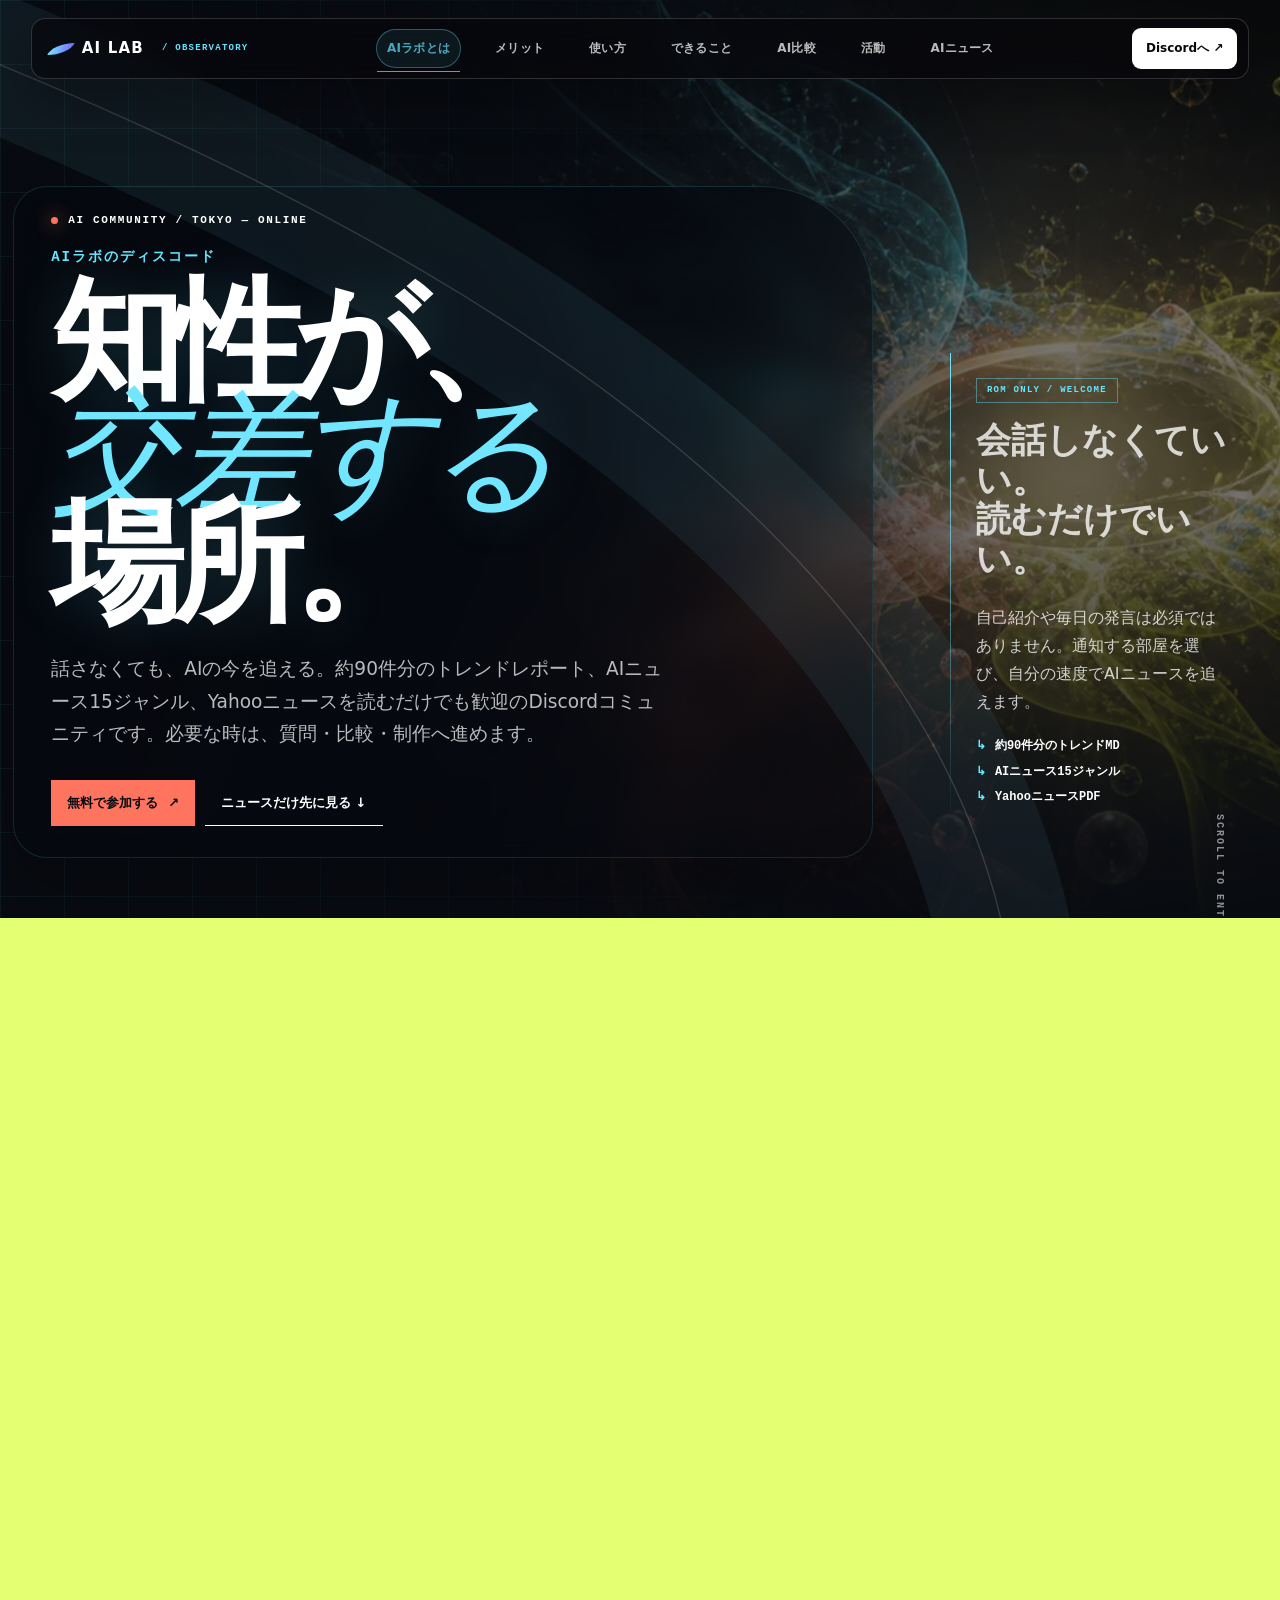
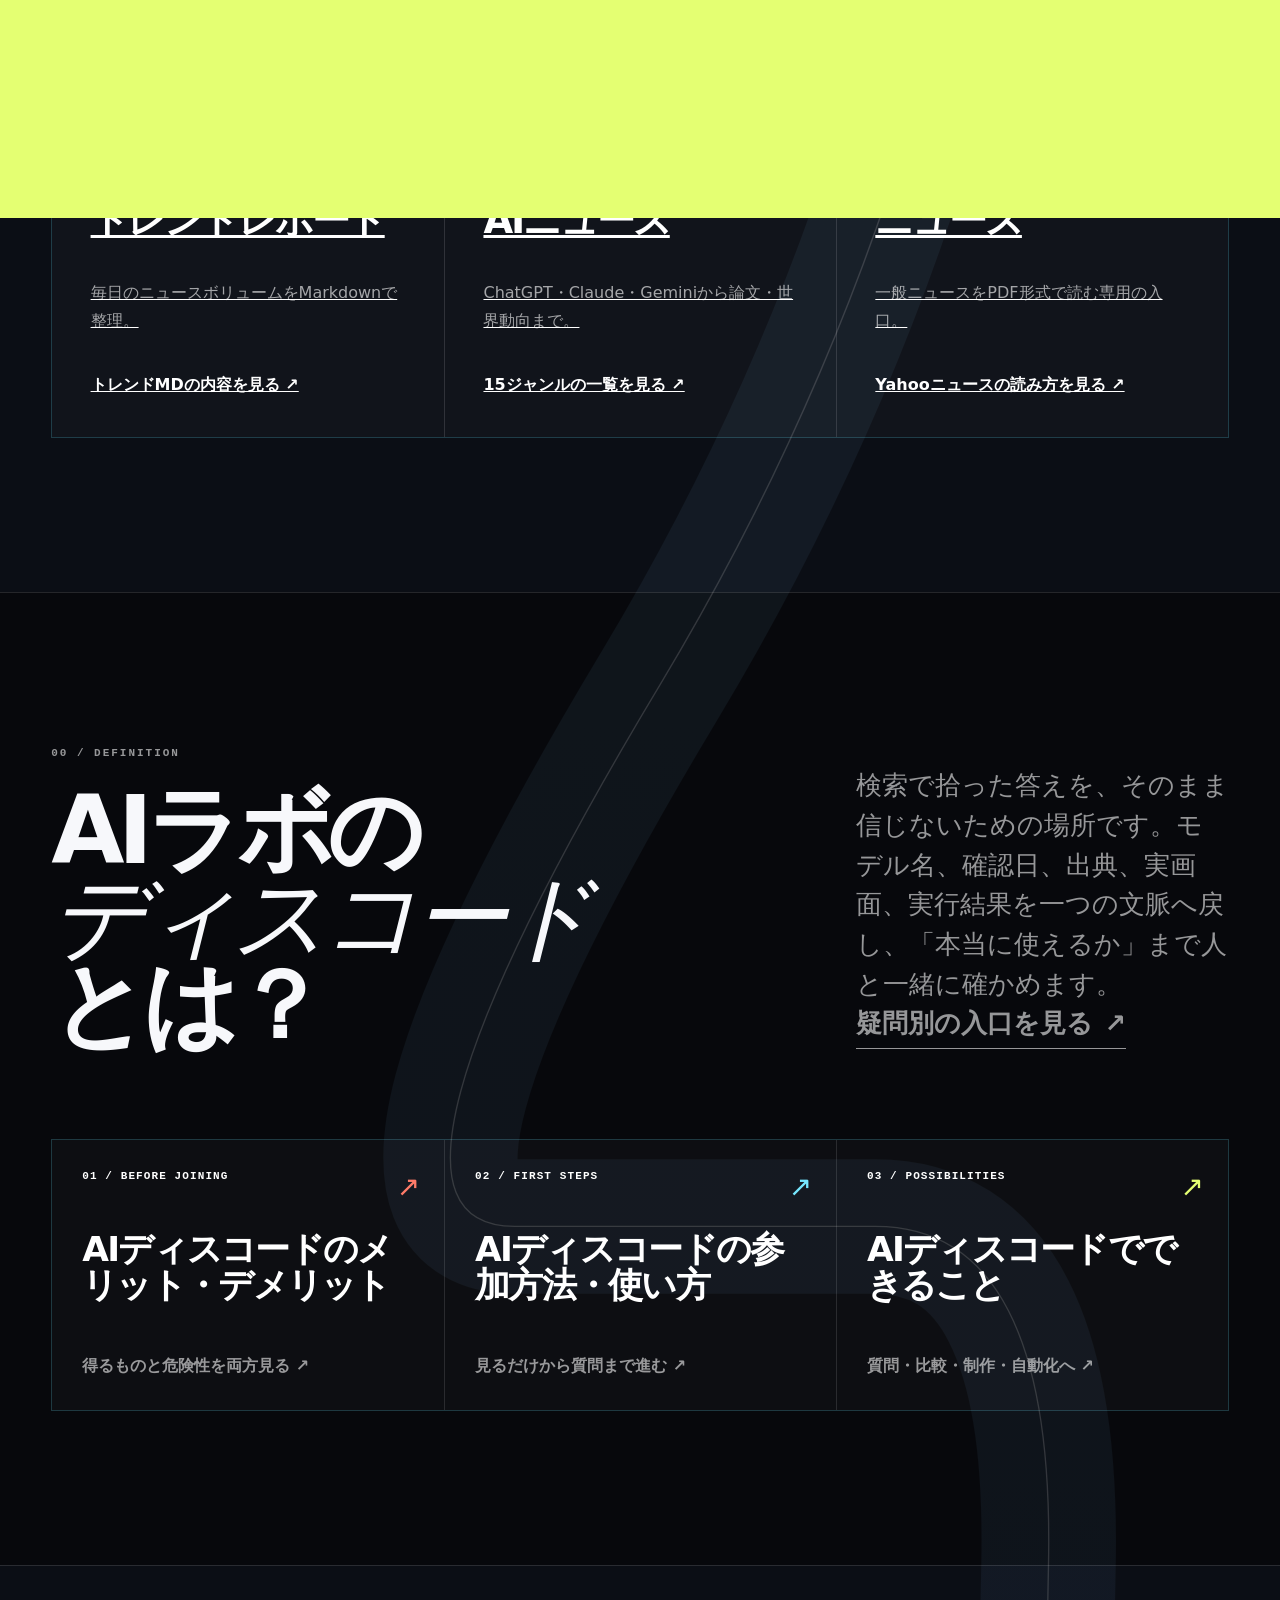
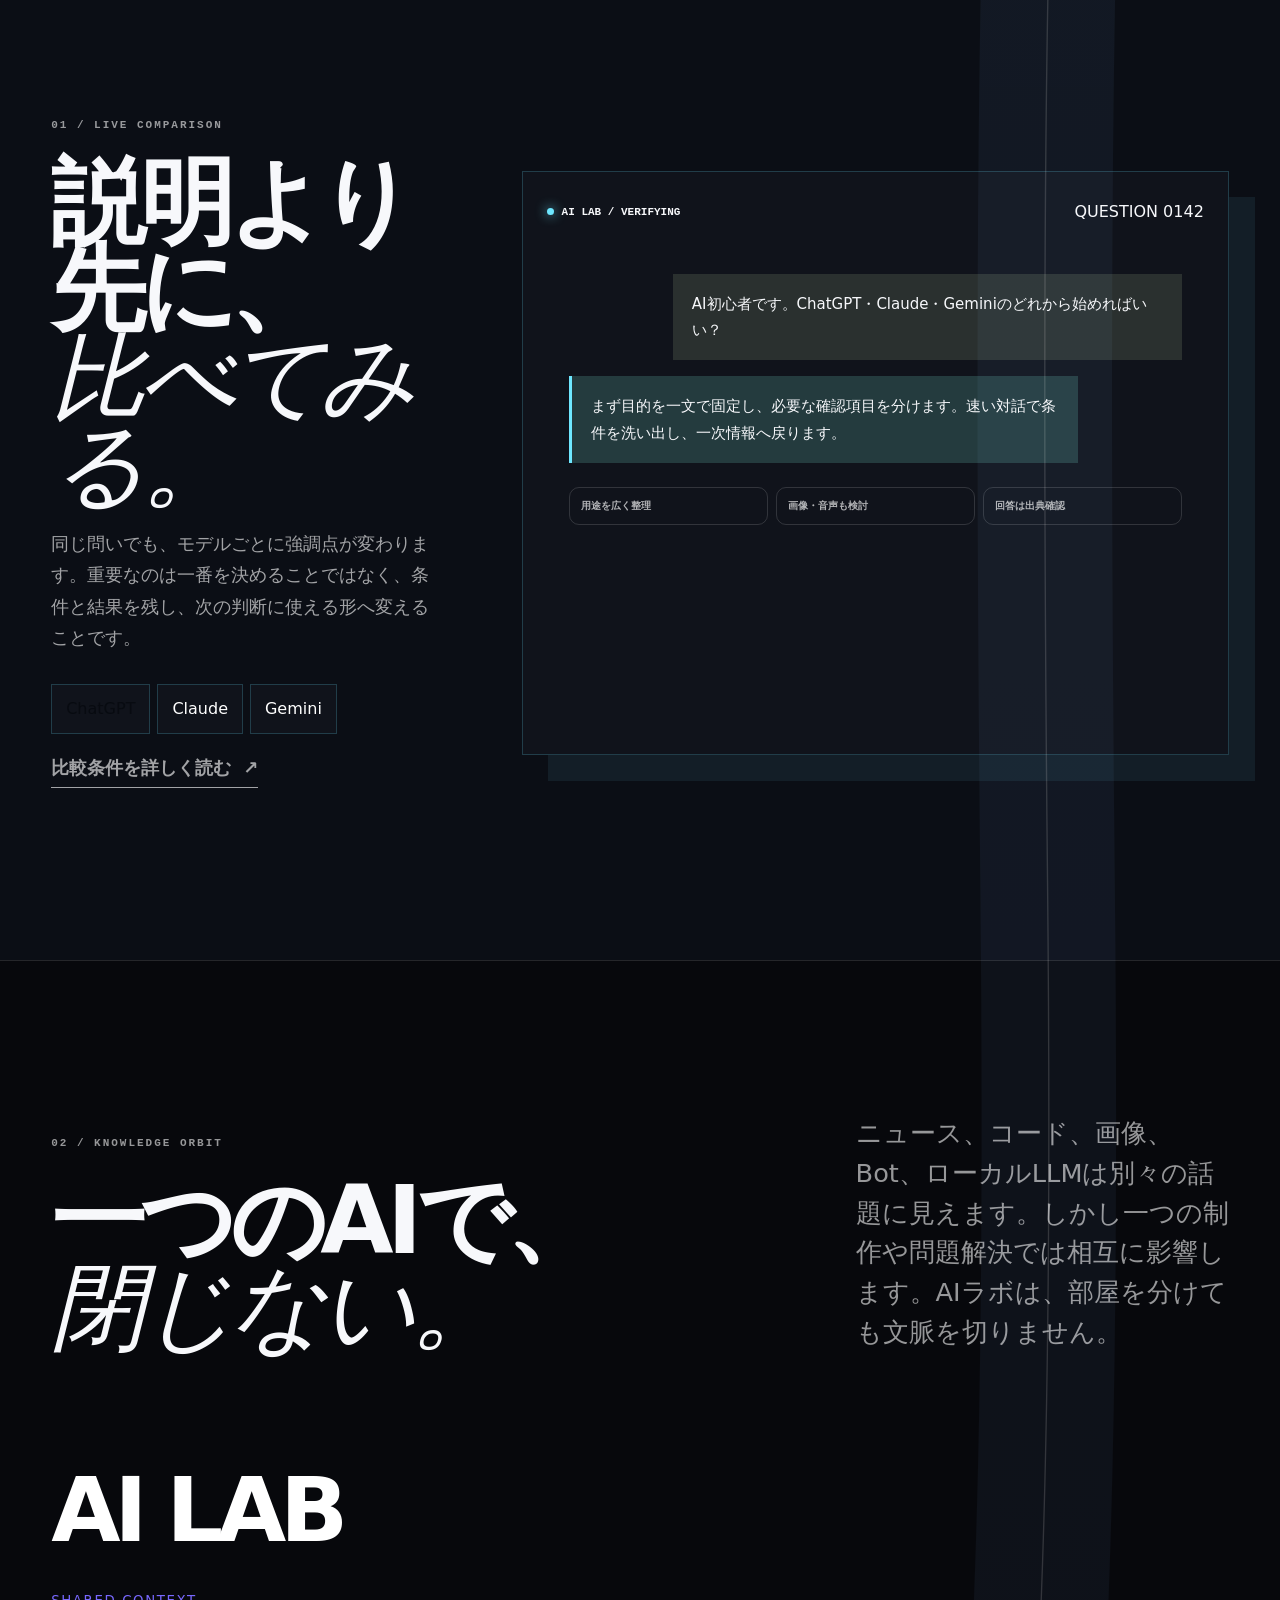
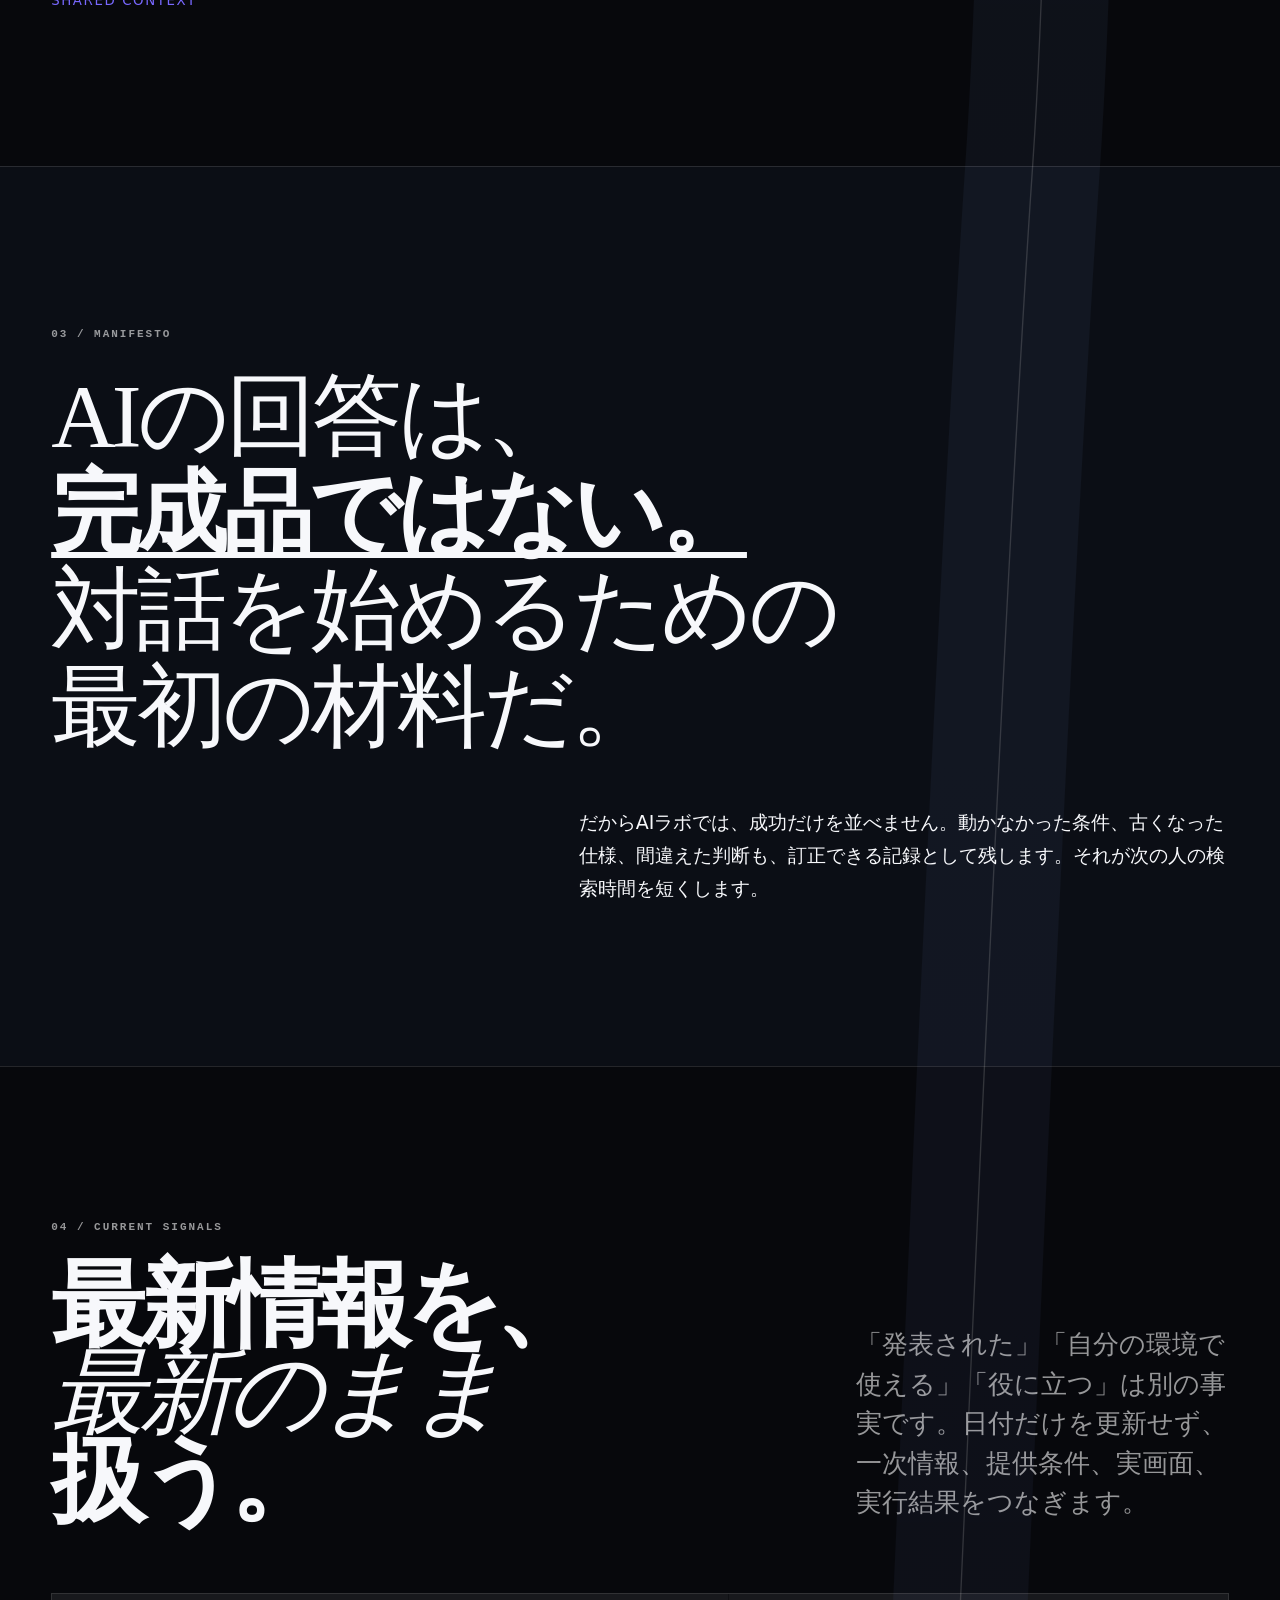
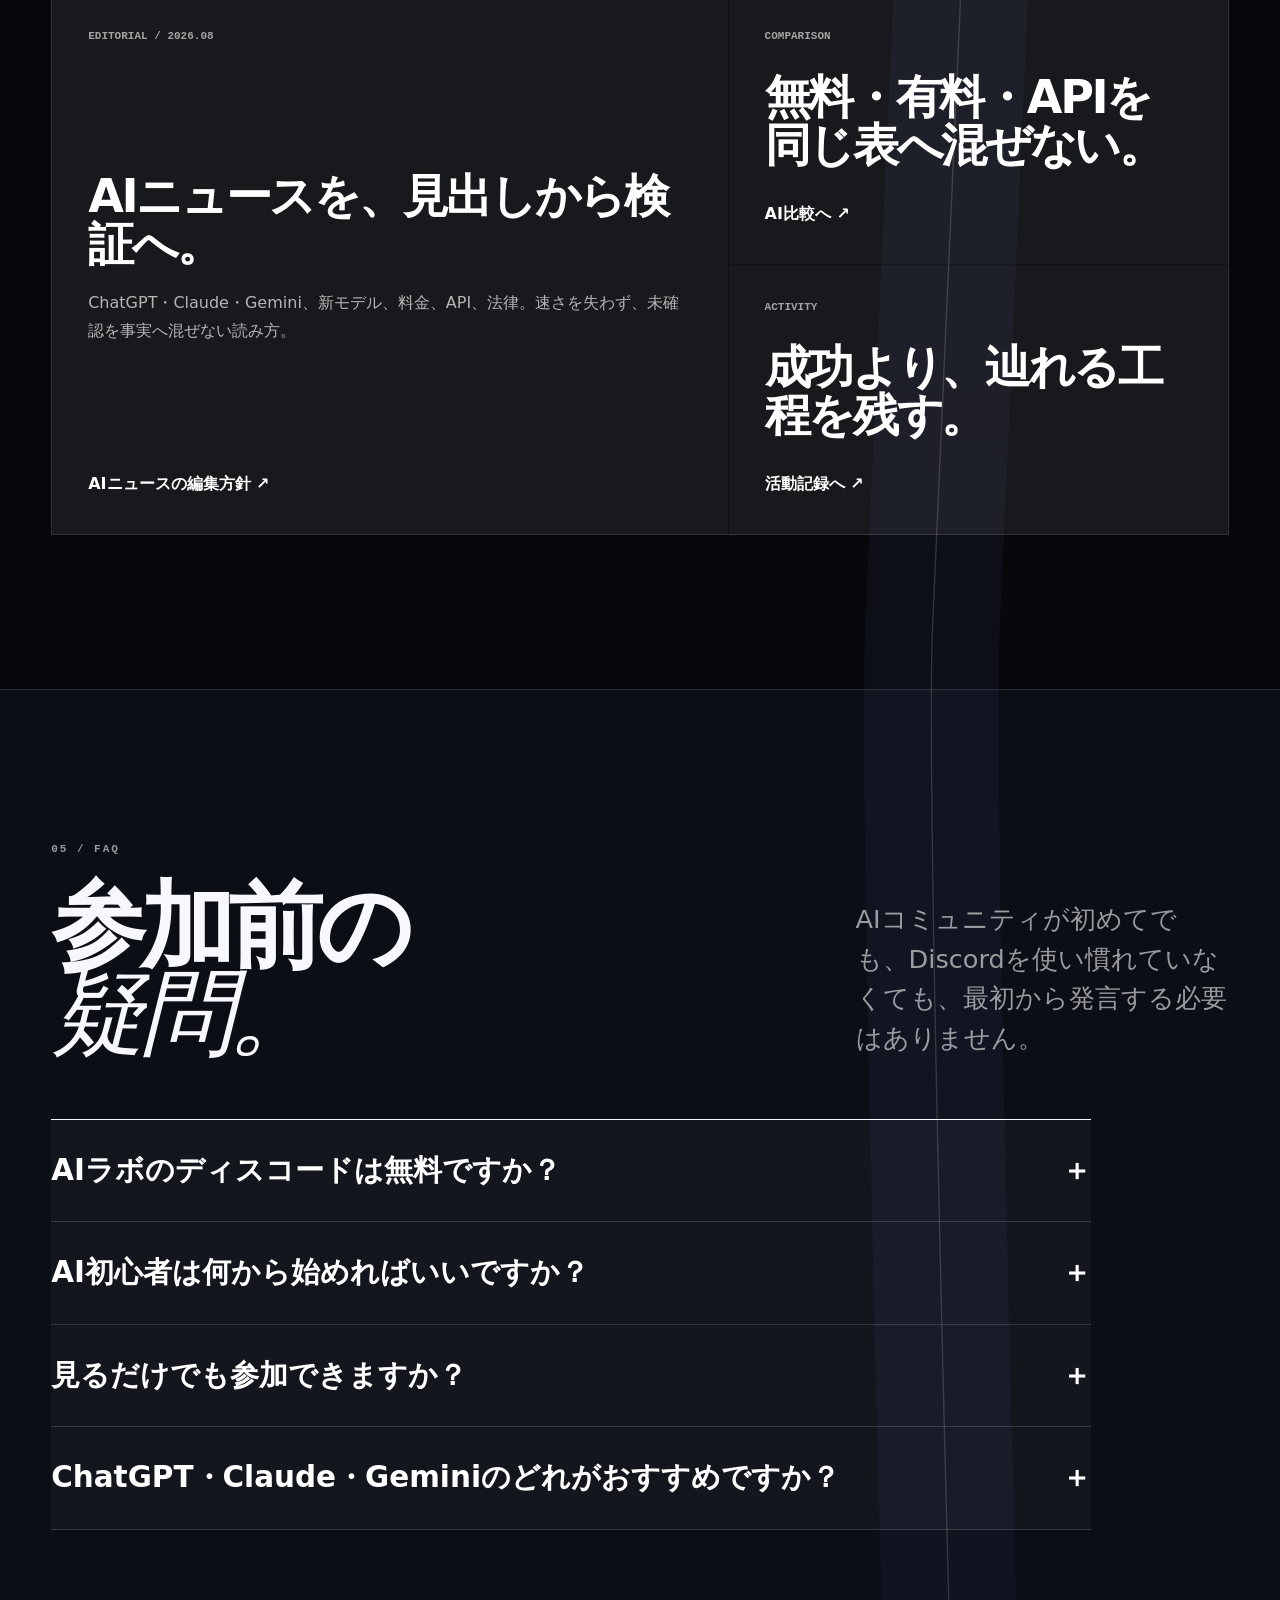
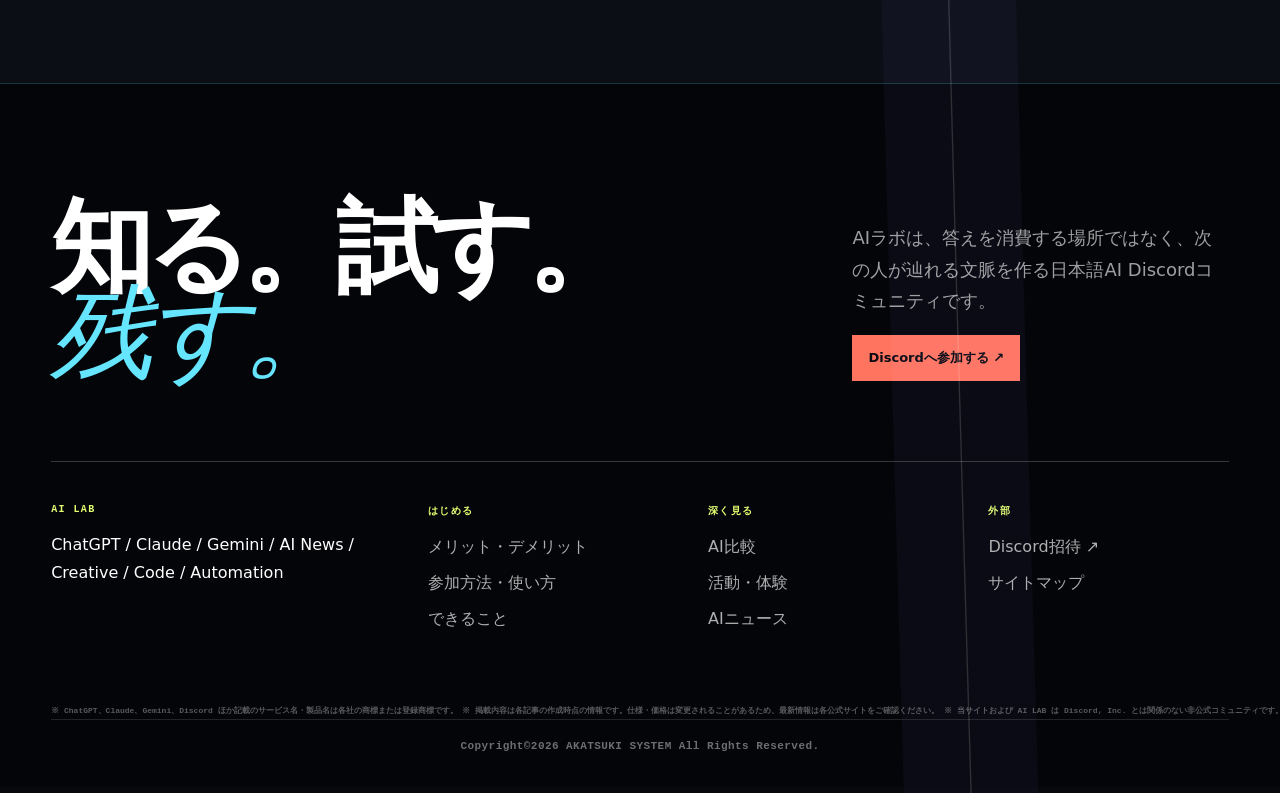
==== commit ddfd7ee2: "生成AI・Discord向けSEOメタ情報を更新" ====
--- a/index.html
+++ b/index.html
@@ -15,11 +15,11 @@
       content="yLRx-toV1wwOXIgkFKSKQW8SYN7P5XBVnxkAWqeWzIE"
     />
     <title>
-      【2026年8月最新】AIラボのディスコードとは｜AIニュース15ジャンル・ROM専歓迎
+      生成AIのDiscordコミュニティ｜ChatGPT・Claude・GeminiのAIニュースを15ジャンル配信
     </title>
     <meta
       name="description"
-      content="AIラボは、約90件分のトレンドレポートMD、ChatGPT・Claude・GeminiなどAIニュース15ジャンル、Yahooニュースを読める日本語Discordコミュニティです。ROM専・見るだけ歓迎。質問、比較、制作にも参加できます。"
+      content="生成AIのDiscordコミュニティ「AIラボ」。ChatGPT・Claude・Geminiなど15ジャンルのAIニュース自動配信、約90件のトレンドレポート、Yahooニュースを日本語で読めます。見るだけの参加も歓迎です。"
     />
     <meta name="robots" content="index,follow,max-image-preview:large" />
     <link rel="canonical" href="https://ai.akatsuki-system.online/" />
@@ -28,11 +28,11 @@
     <meta property="og:site_name" content="AIラボ" />
     <meta
       property="og:title"
-      content="AIラボ｜AIニュース15ジャンル・ROM専歓迎のDiscord"
+      content="生成AIのDiscordコミュニティ｜ChatGPT・Claude・GeminiのAIニュースを15ジャンル配信"
     />
     <meta
       property="og:description"
-      content="約90件分のトレンドMD、AIニュース15ジャンル、Yahooニュースを日本語で。話さず読むだけでも歓迎です。"
+      content="生成AIのDiscordコミュニティ「AIラボ」。ChatGPT・Claude・Geminiなど15ジャンルのAIニュース自動配信、約90件のトレンドレポート、Yahooニュースを日本語で読めます。見るだけの参加も歓迎です。"
     />
     <meta property="og:url" content="https://ai.akatsuki-system.online/" />
     <meta
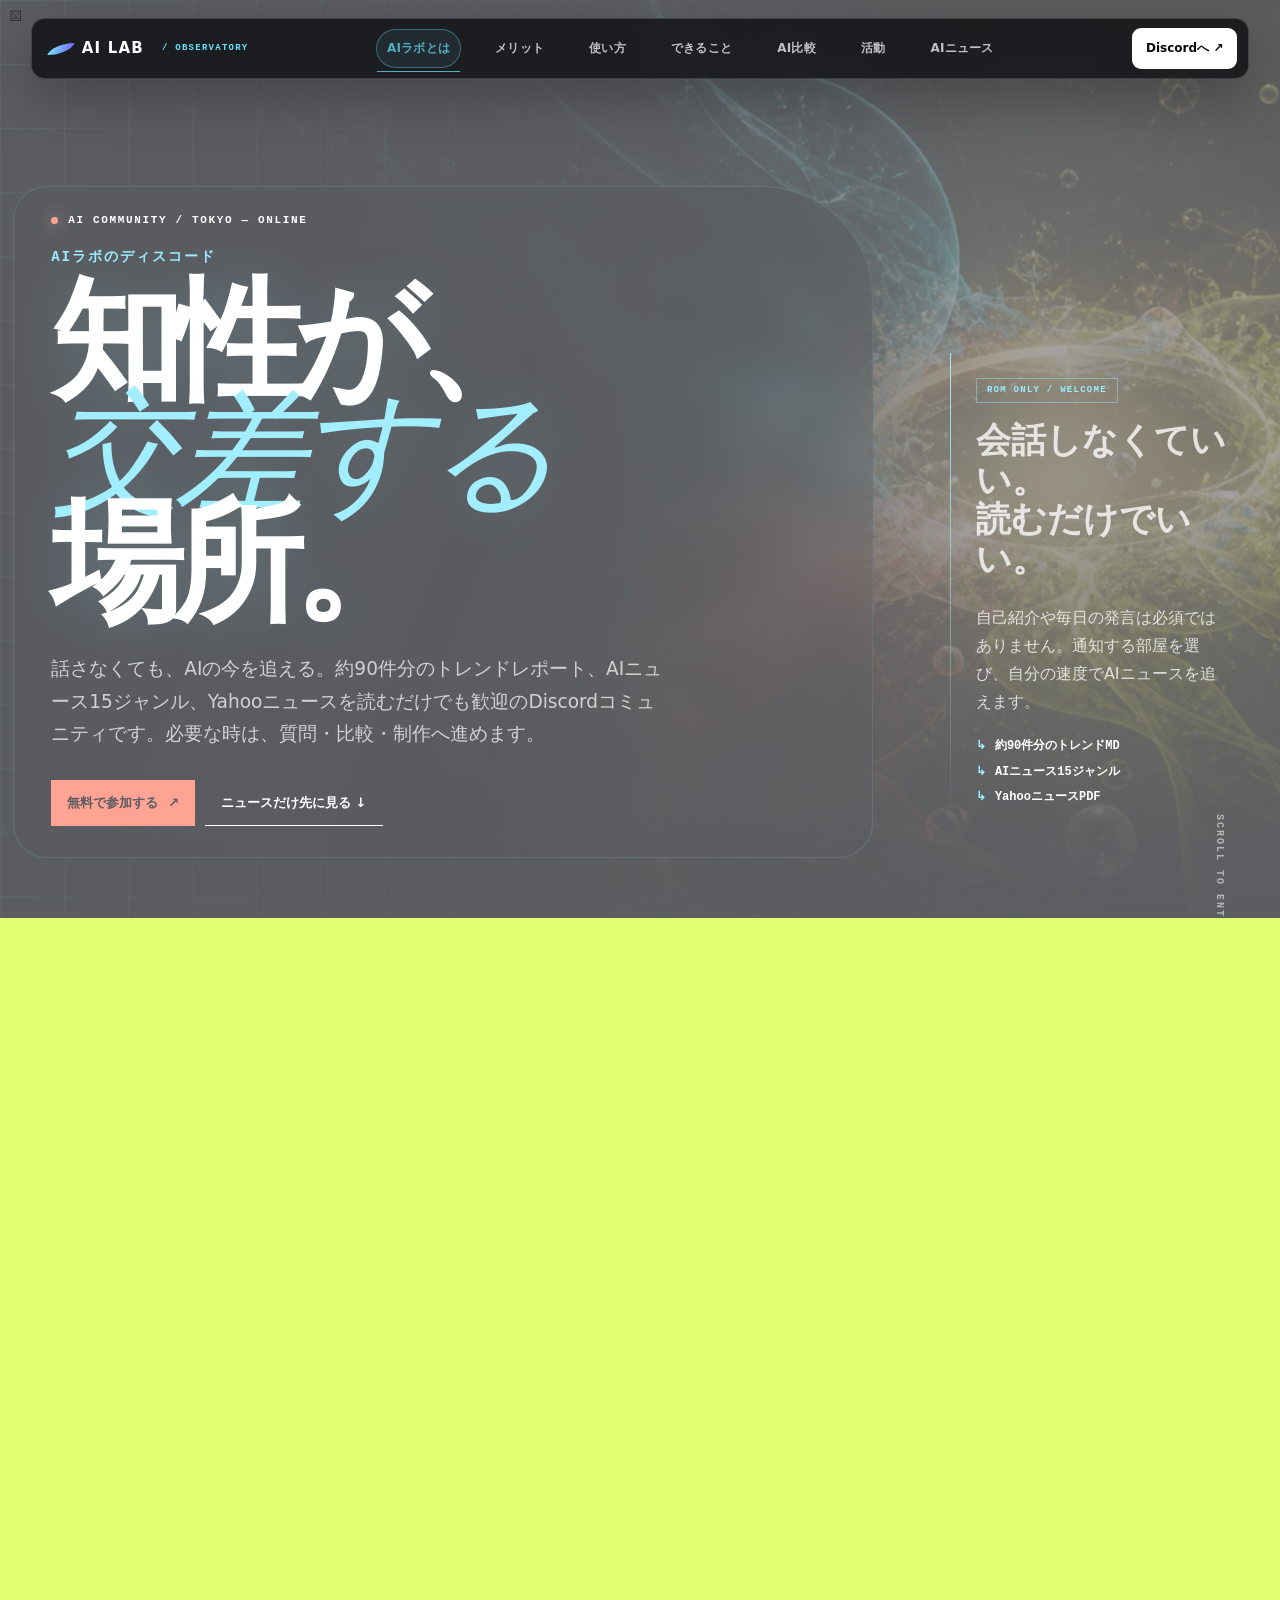
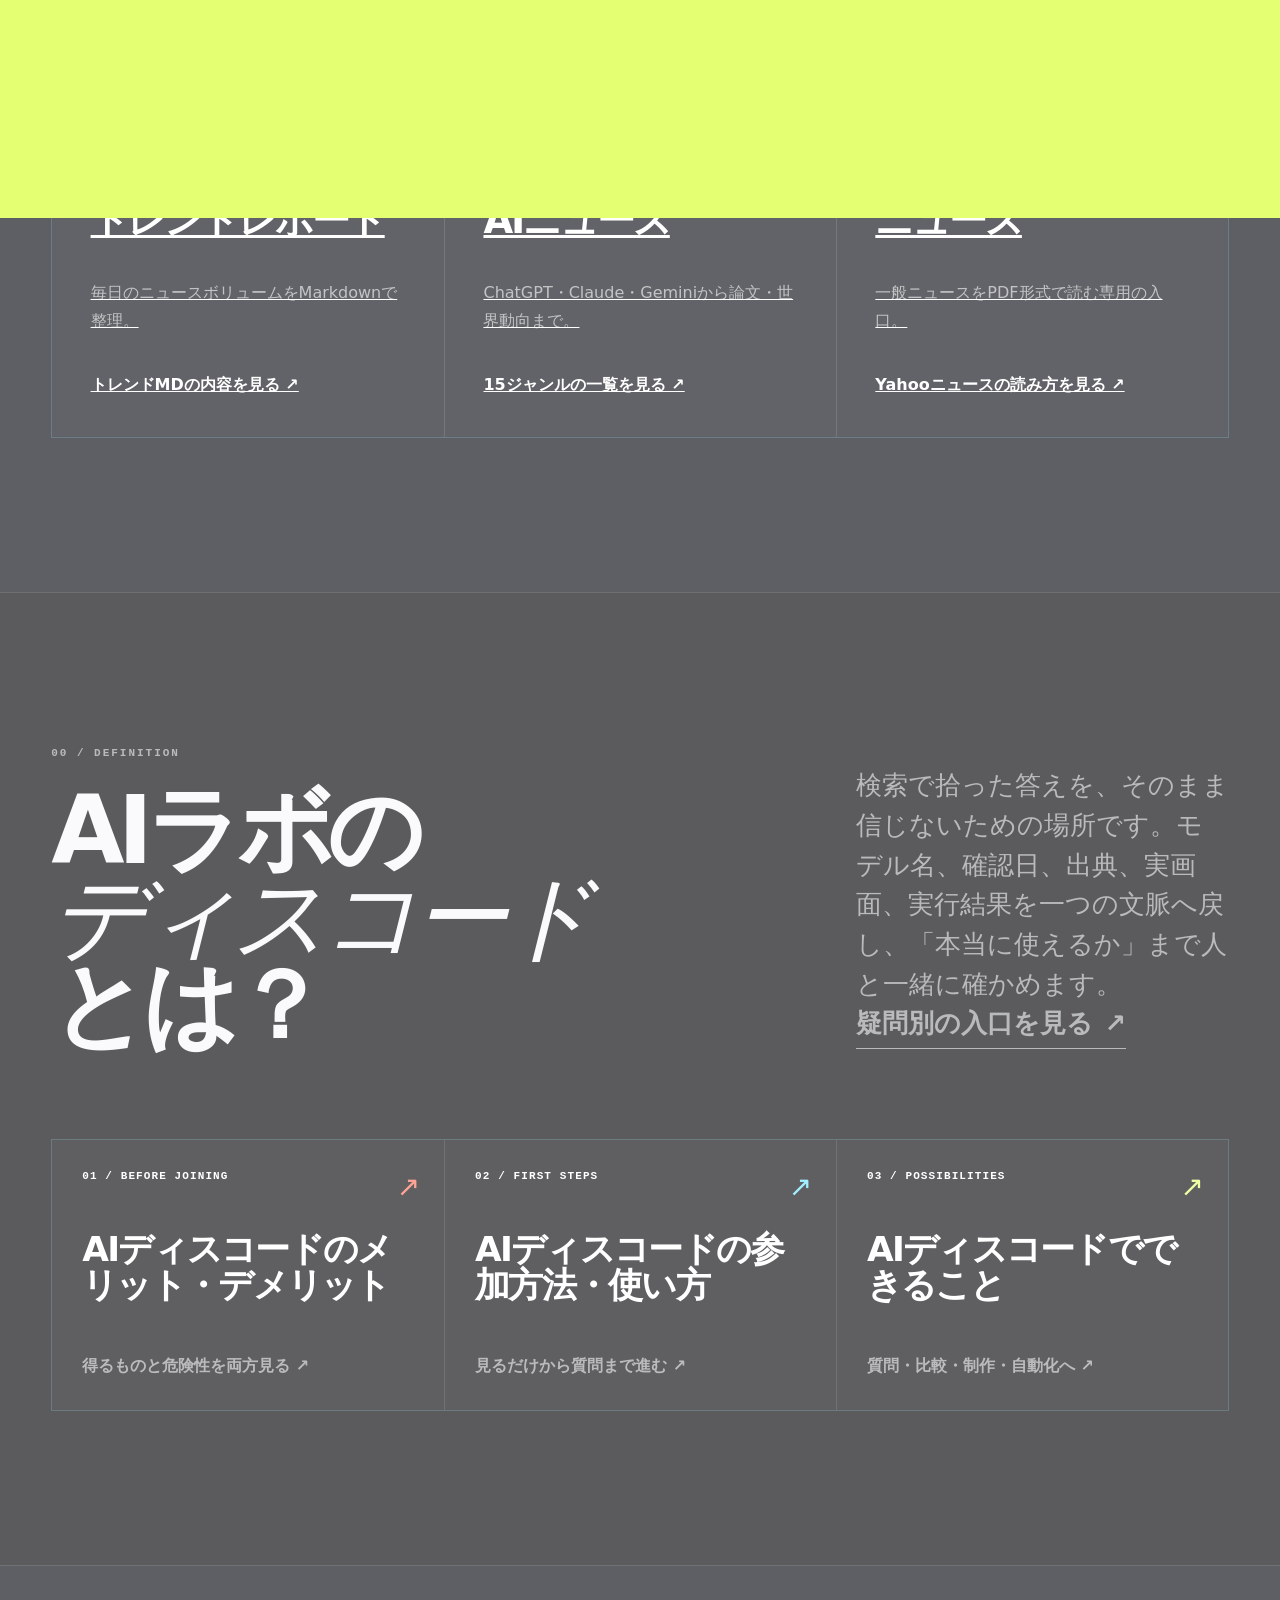
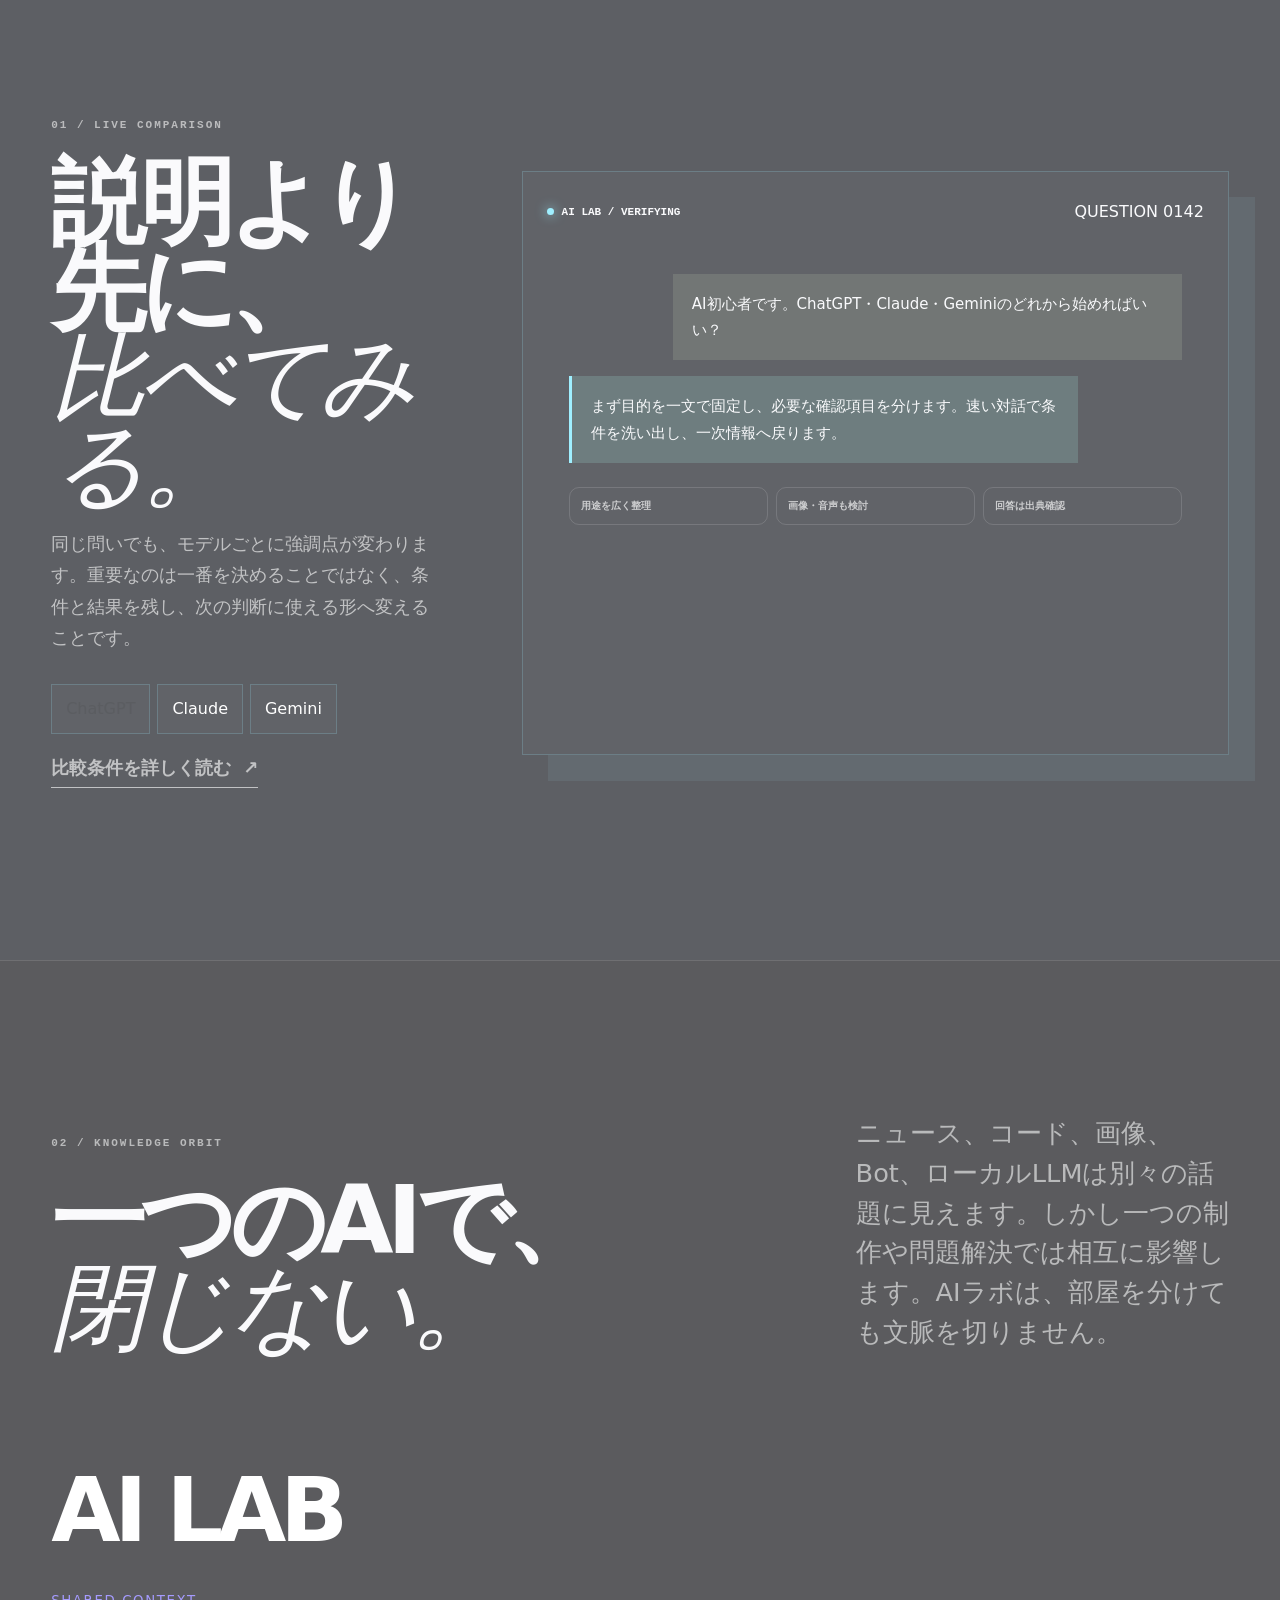
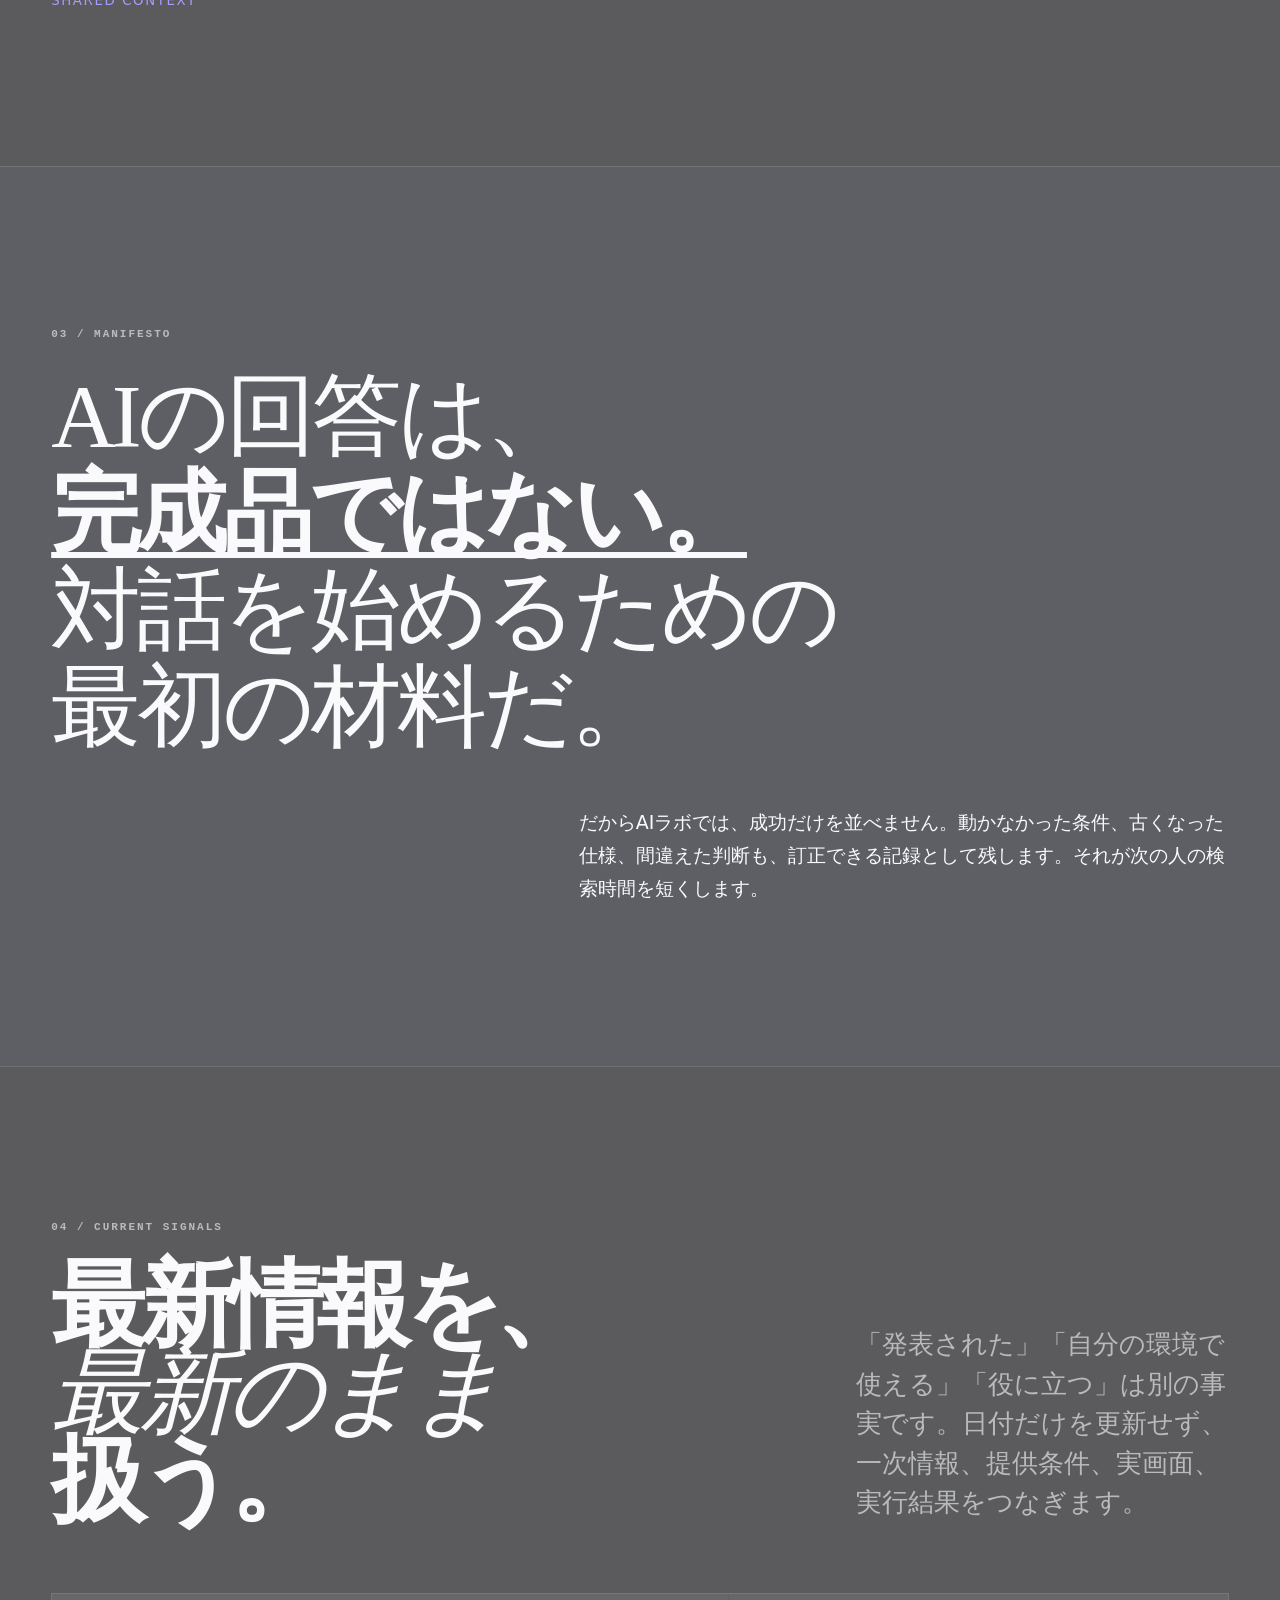
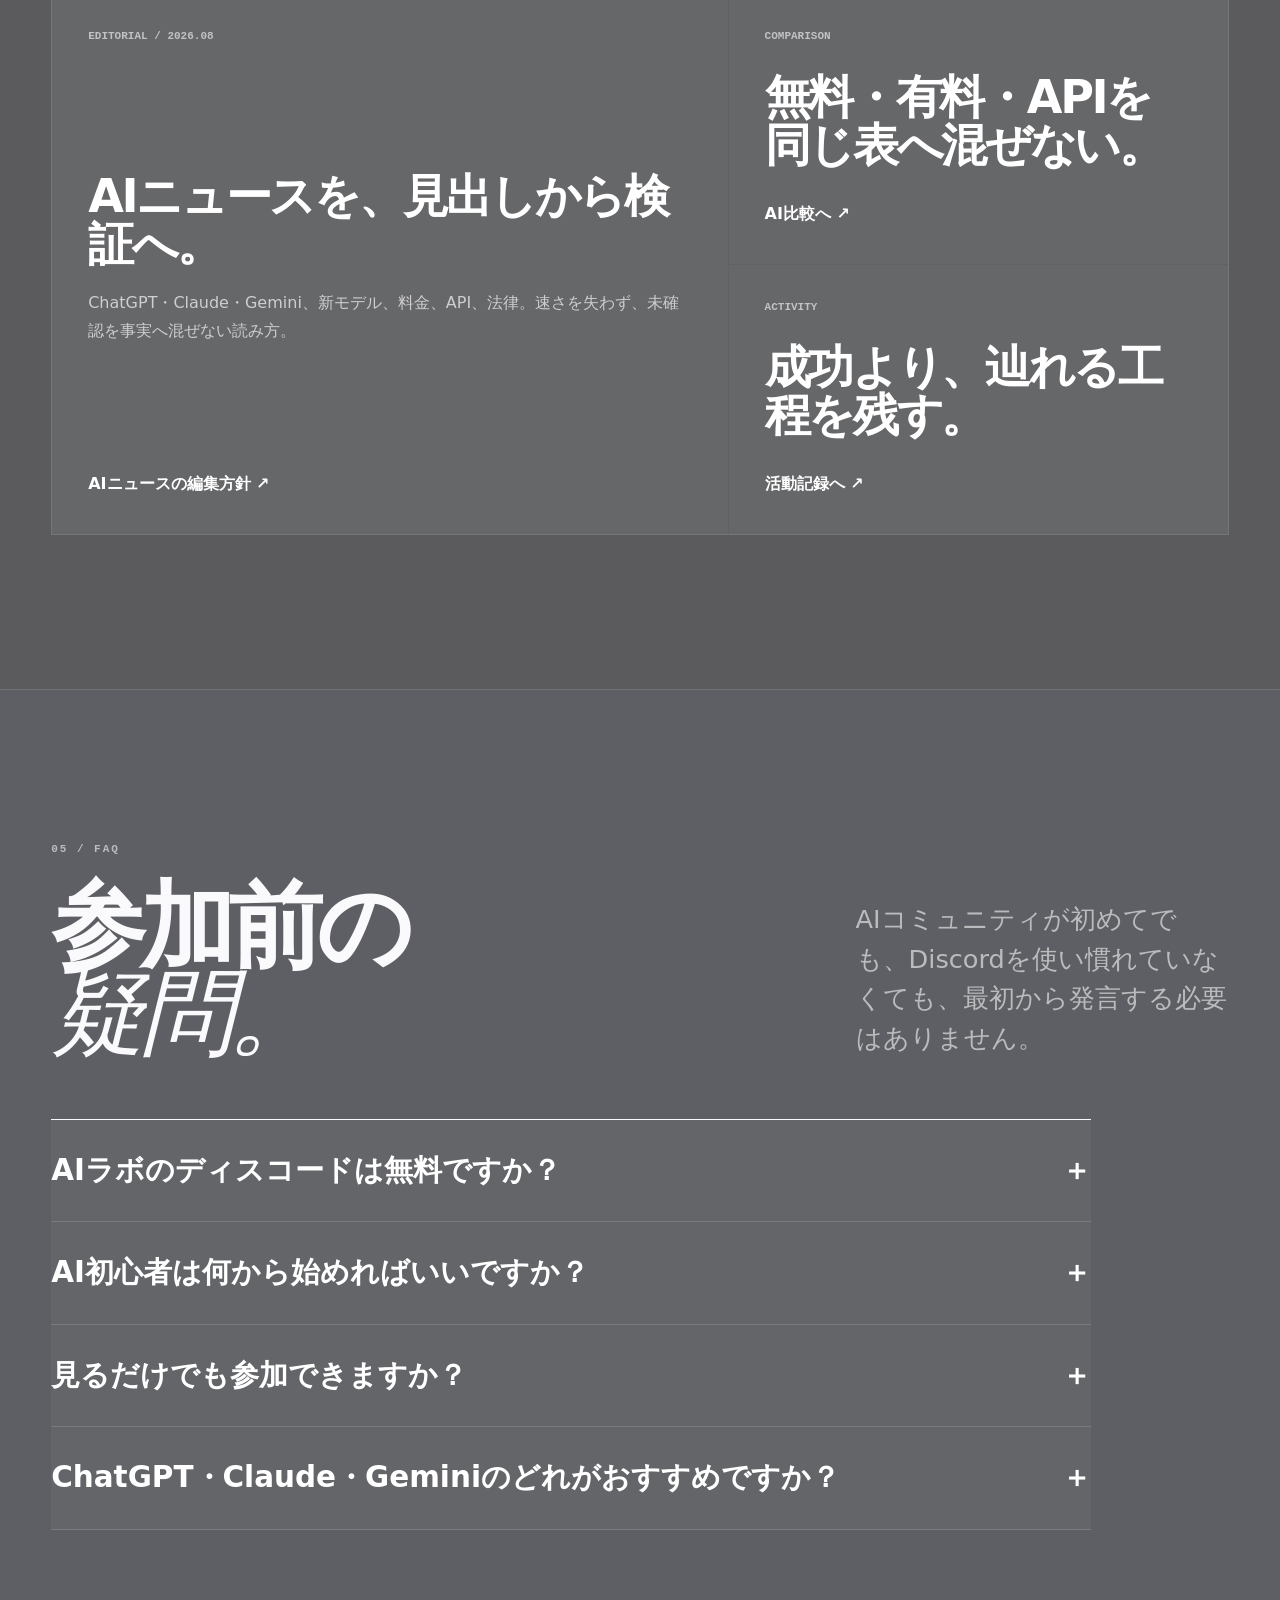
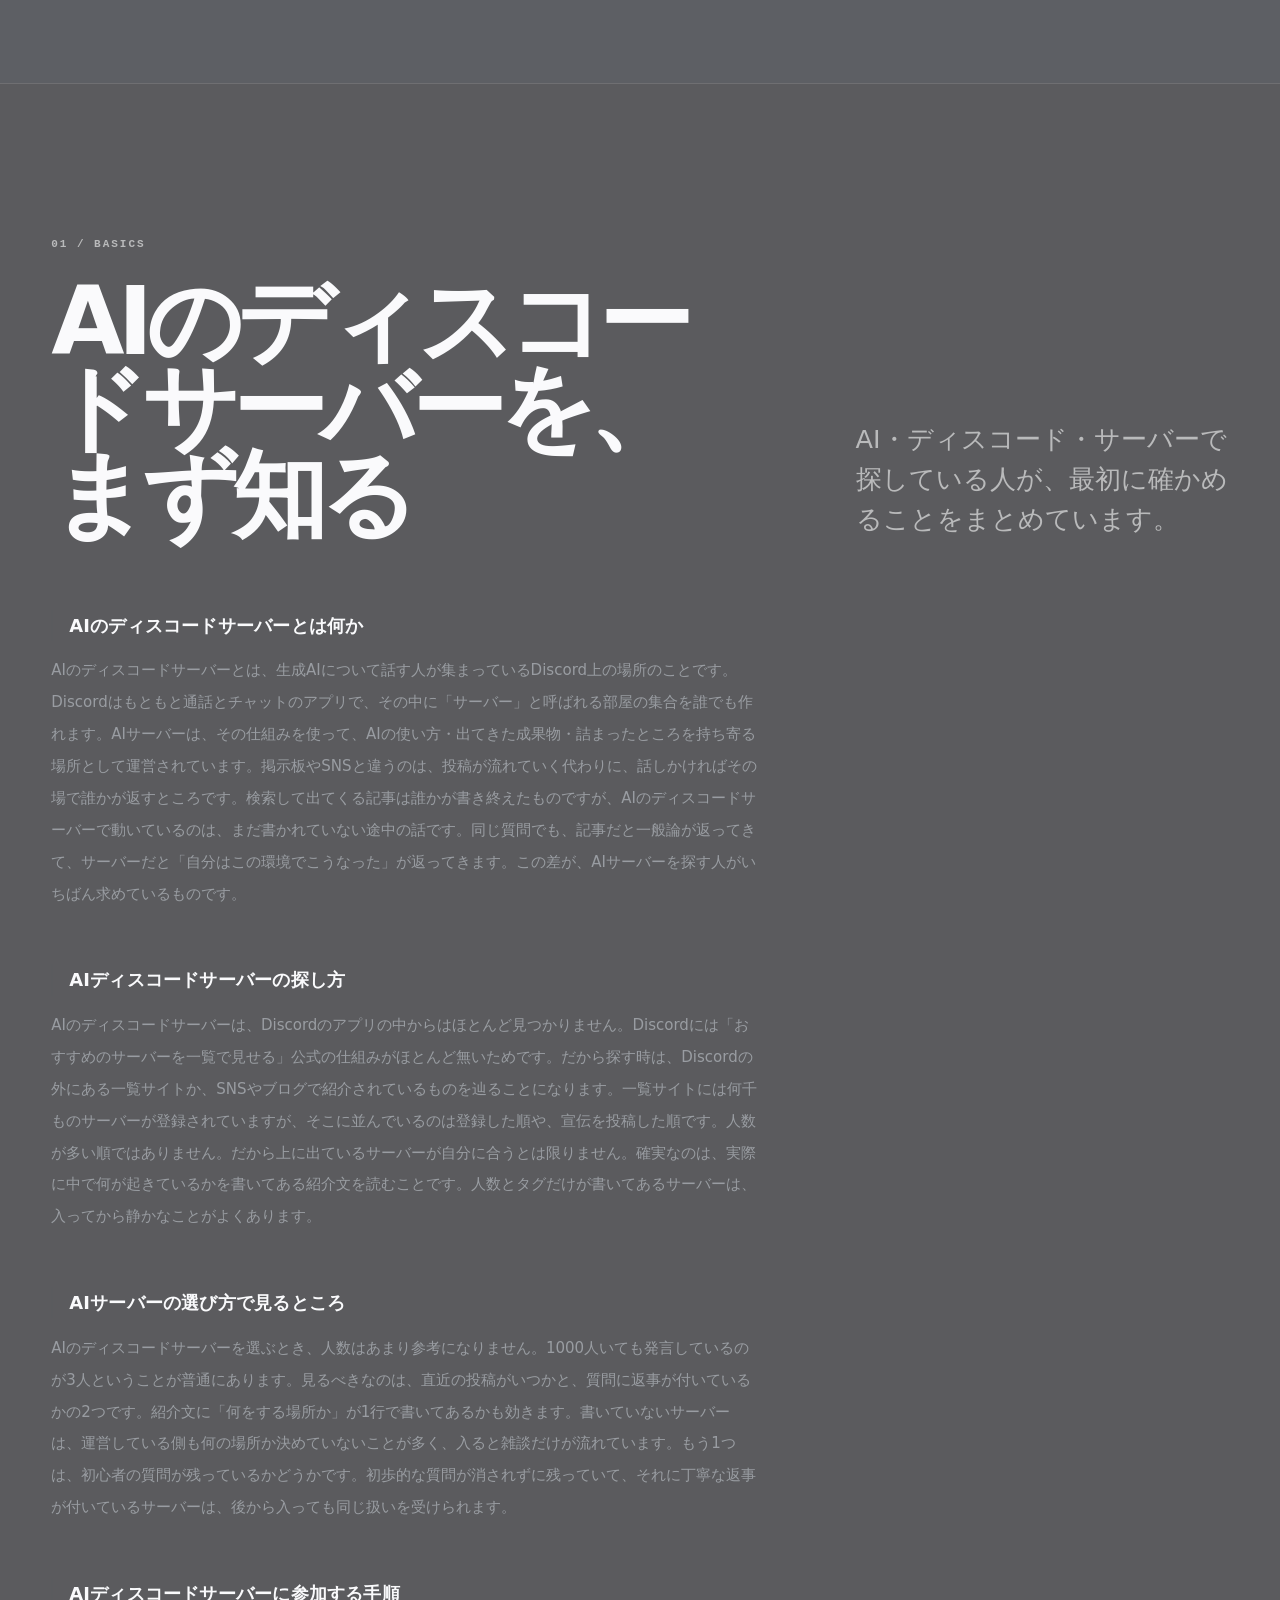
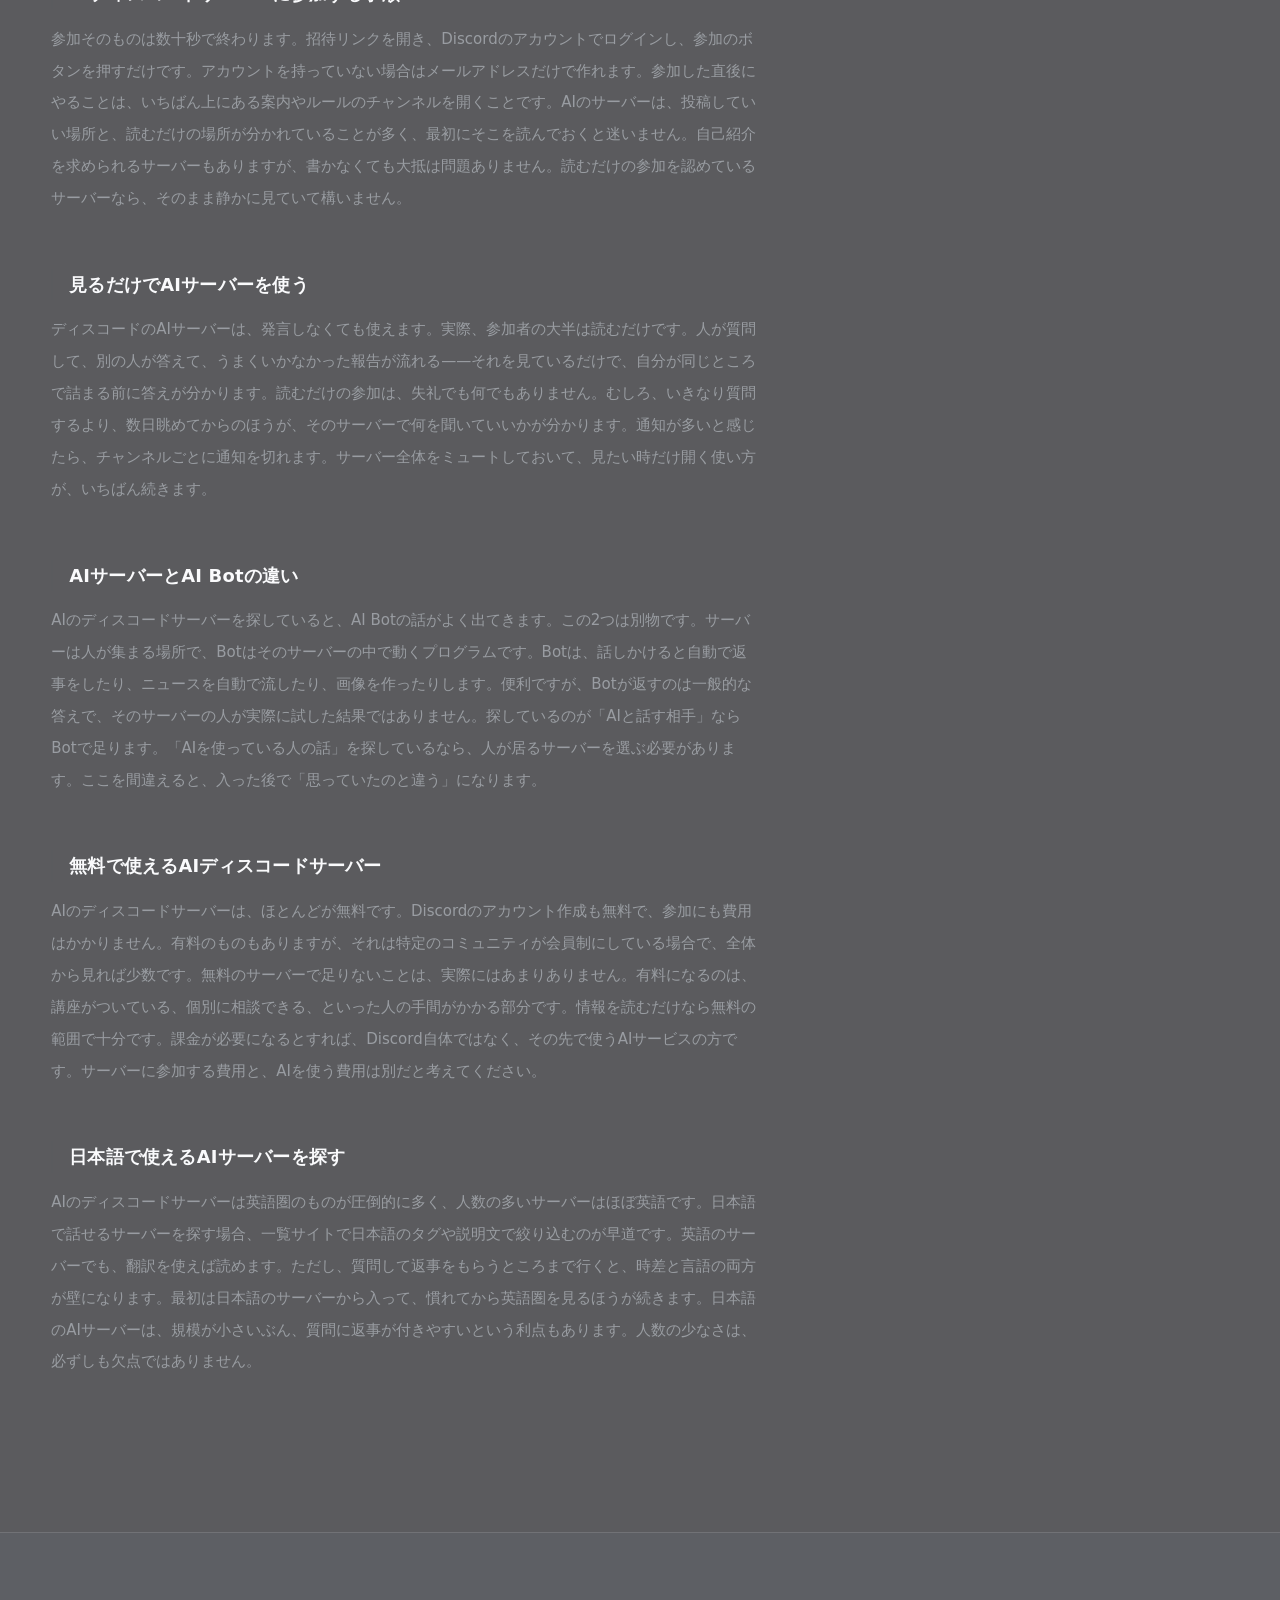
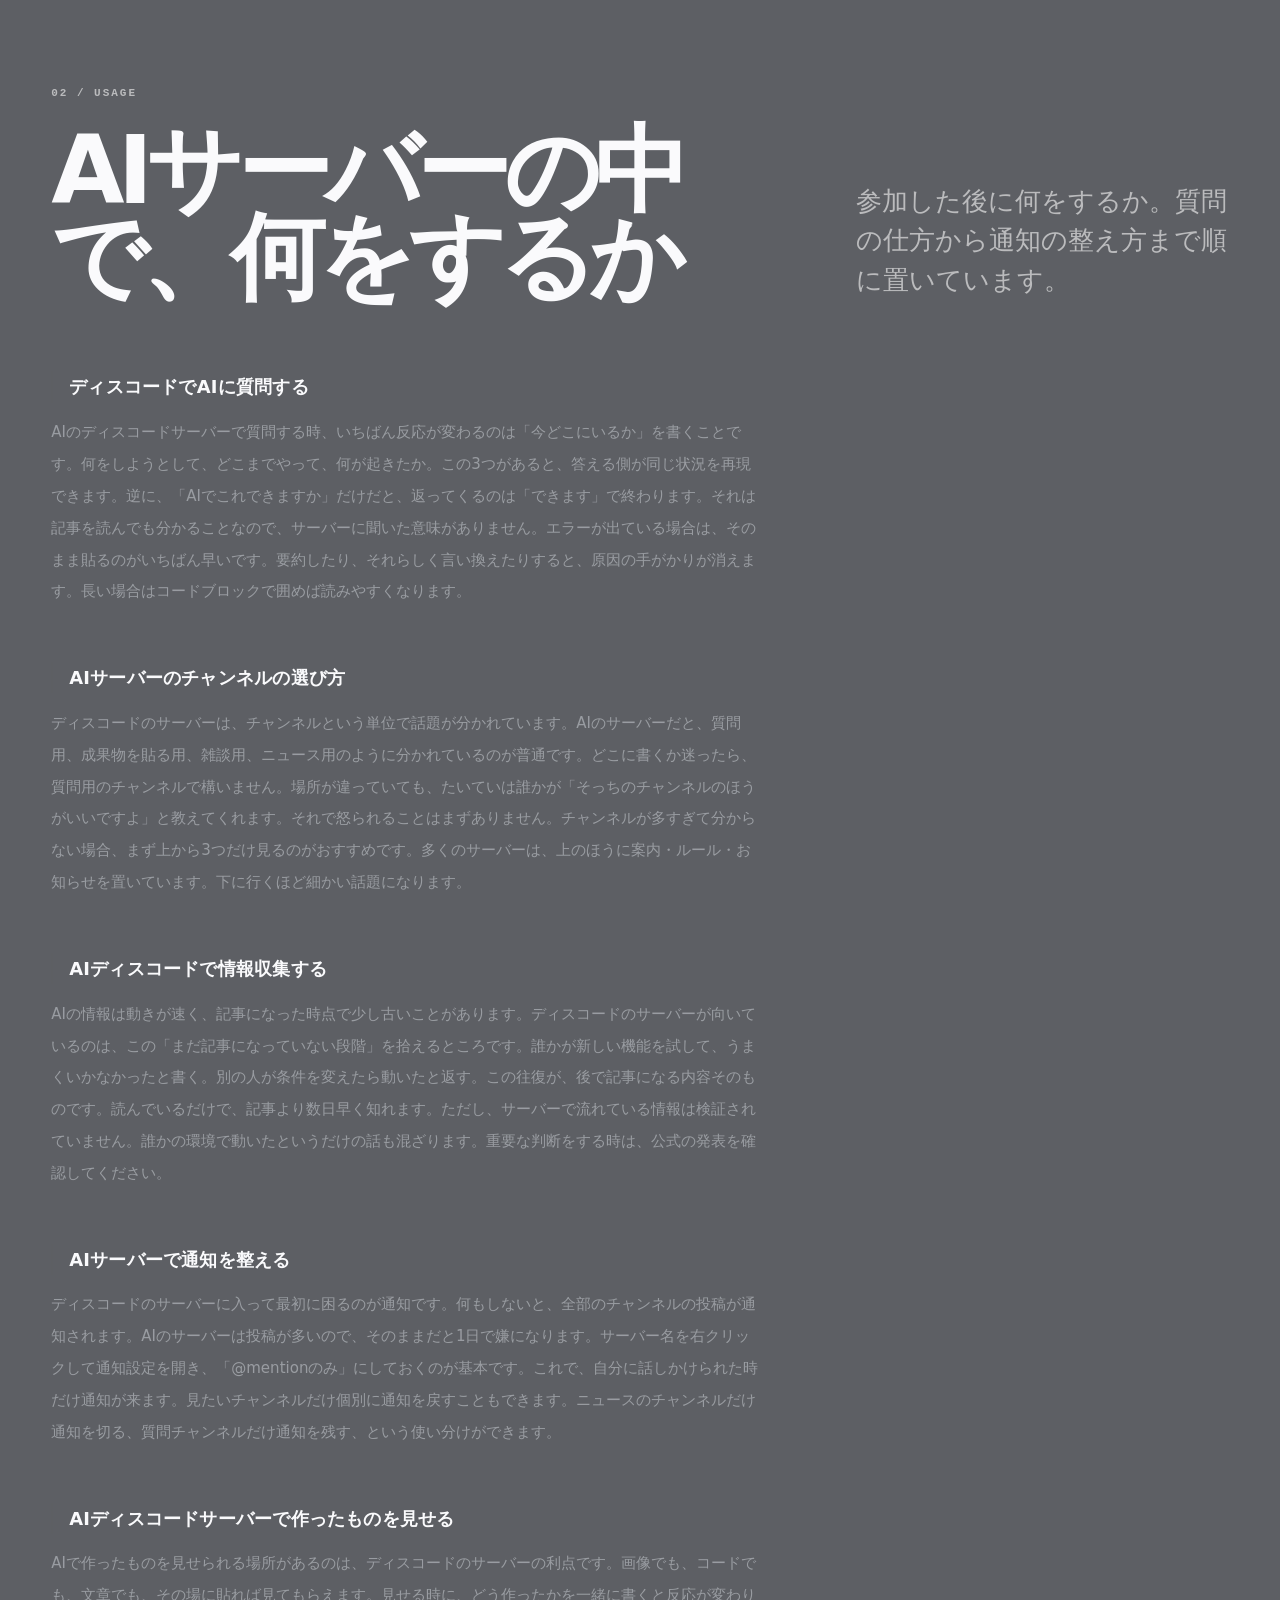
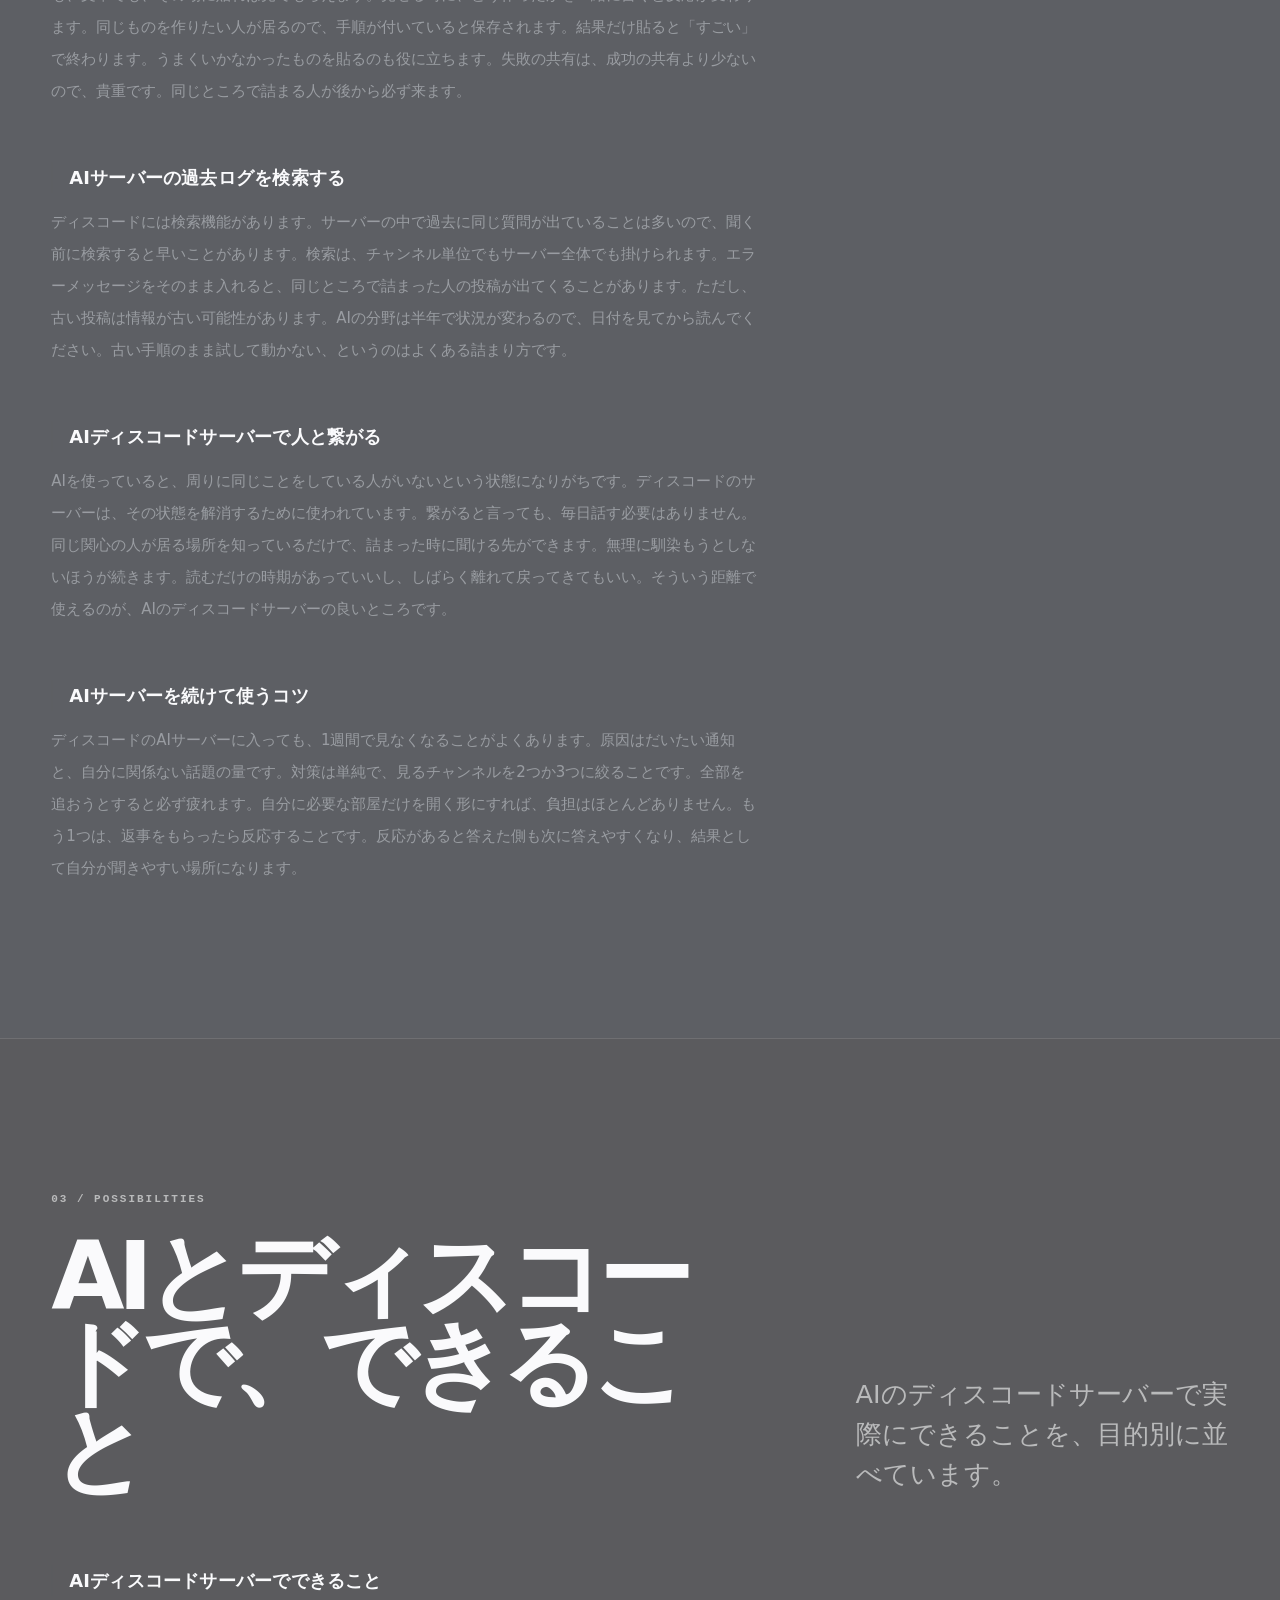
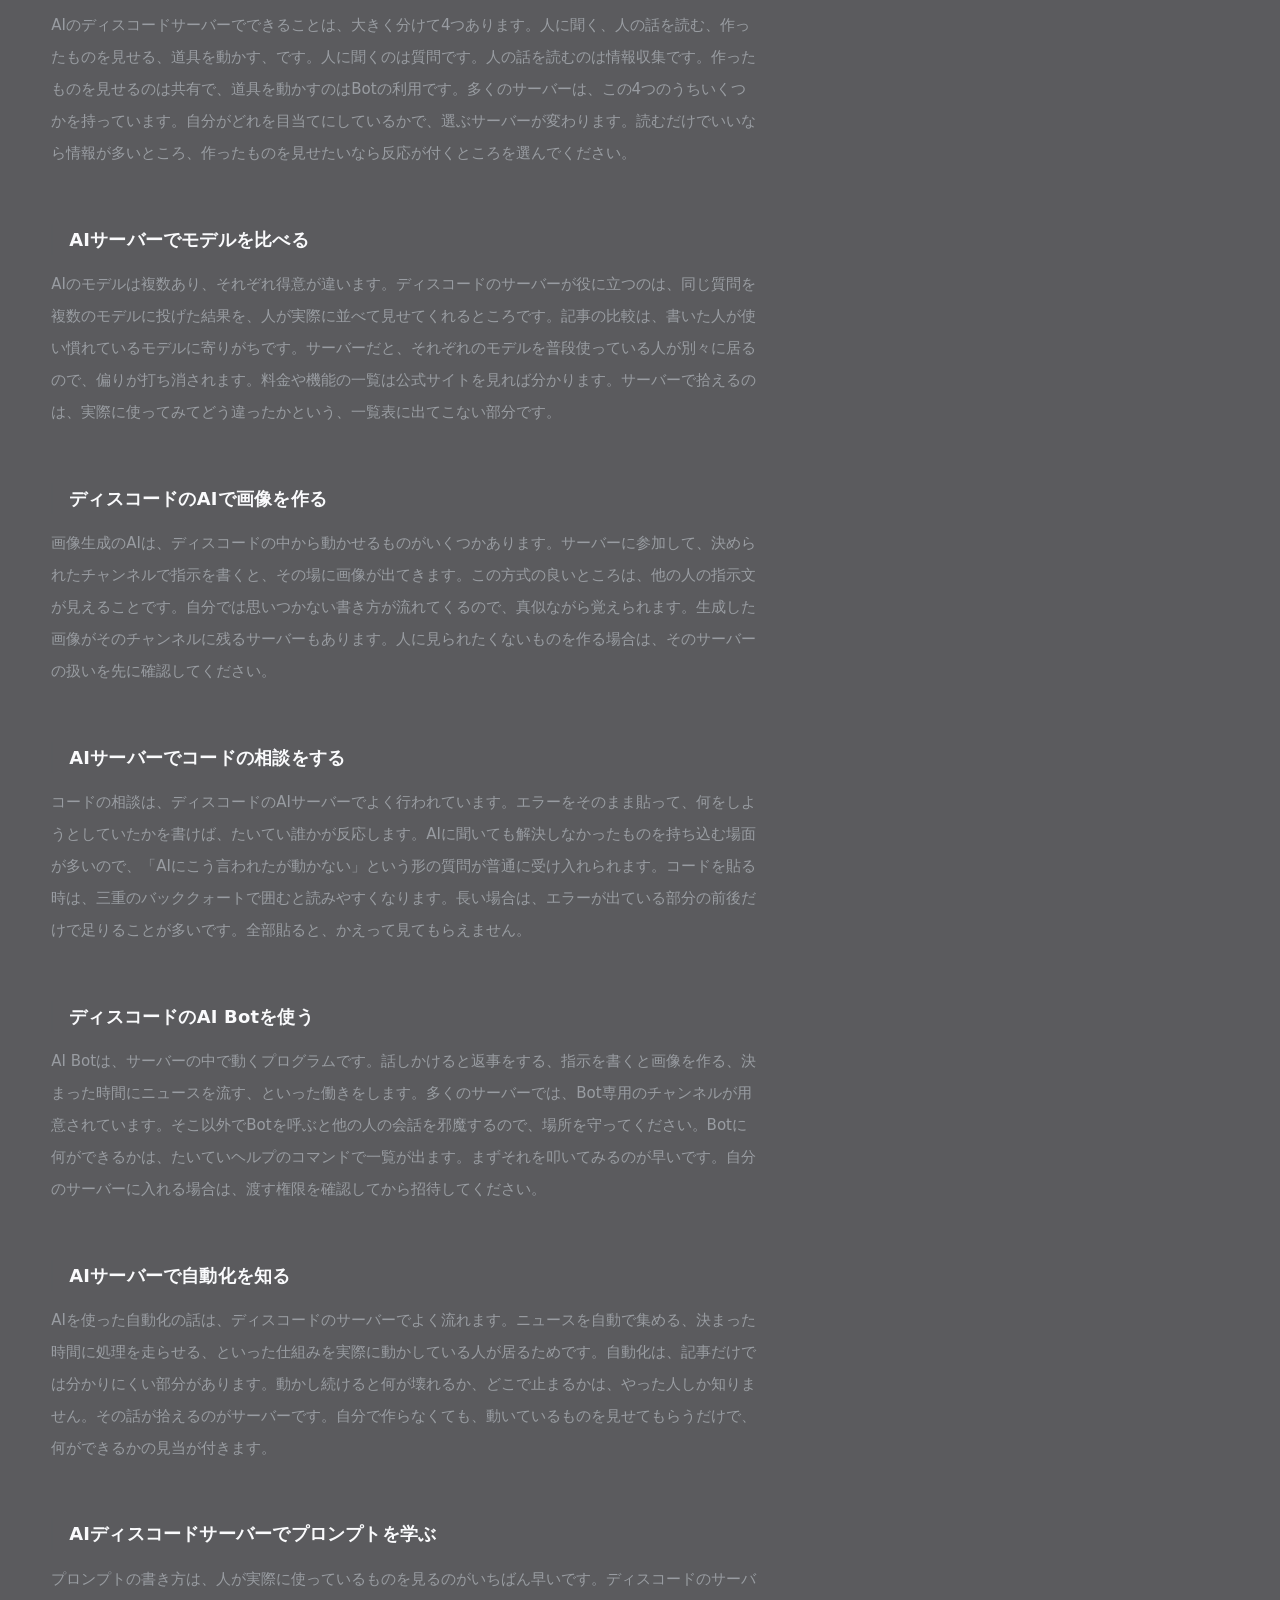
==== commit 07f45a9c: "TOPにAI×ディスコード×サーバーのSEOブロックを追加（h2×32本・+7,536字）" ====
--- a/index.html
+++ b/index.html
@@ -70,7 +70,7 @@
       href="assets/ai-lab-commons-hero.png"
       fetchpriority="high"
     />
-    <link rel="stylesheet" href="styles.css?v=20260812-footer2" />
+    <link rel="stylesheet" href="styles.css?v=7eb87a99" />
     <link rel="stylesheet" href="page-styles/home.css?v=20260812-membrane1" />
     <script type="application/ld+json">
       {
@@ -447,6 +447,132 @@
           </div>
         </div>
       </section>
+<!--SEO-BLOCKS-->
+      <section class="section seo-block">
+        <div class="shell">
+          <div class="intro reveal">
+            <div>
+              <div class="section-label">01 / BASICS</div>
+              <h2 class="display">AIのディスコードサーバーを、まず知る</h2>
+            </div>
+            <div>
+              <p>AI・ディスコード・サーバーで探している人が、最初に確かめることをまとめています。</p>
+            </div>
+          </div>
+          <div class="seo-body reveal">
+            <h2 class="sub">AIのディスコードサーバーとは何か</h2>
+            <p>AIのディスコードサーバーとは、生成AIについて話す人が集まっているDiscord上の場所のことです。Discordはもともと通話とチャットのアプリで、その中に「サーバー」と呼ばれる部屋の集合を誰でも作れます。AIサーバーは、その仕組みを使って、AIの使い方・出てきた成果物・詰まったところを持ち寄る場所として運営されています。掲示板やSNSと違うのは、投稿が流れていく代わりに、話しかければその場で誰かが返すところです。検索して出てくる記事は誰かが書き終えたものですが、AIのディスコードサーバーで動いているのは、まだ書かれていない途中の話です。同じ質問でも、記事だと一般論が返ってきて、サーバーだと「自分はこの環境でこうなった」が返ってきます。この差が、AIサーバーを探す人がいちばん求めているものです。</p>
+            <h2 class="sub">AIディスコードサーバーの探し方</h2>
+            <p>AIのディスコードサーバーは、Discordのアプリの中からはほとんど見つかりません。Discordには「おすすめのサーバーを一覧で見せる」公式の仕組みがほとんど無いためです。だから探す時は、Discordの外にある一覧サイトか、SNSやブログで紹介されているものを辿ることになります。一覧サイトには何千ものサーバーが登録されていますが、そこに並んでいるのは登録した順や、宣伝を投稿した順です。人数が多い順ではありません。だから上に出ているサーバーが自分に合うとは限りません。確実なのは、実際に中で何が起きているかを書いてある紹介文を読むことです。人数とタグだけが書いてあるサーバーは、入ってから静かなことがよくあります。</p>
+            <h2 class="sub">AIサーバーの選び方で見るところ</h2>
+            <p>AIのディスコードサーバーを選ぶとき、人数はあまり参考になりません。1000人いても発言しているのが3人ということが普通にあります。見るべきなのは、直近の投稿がいつかと、質問に返事が付いているかの2つです。紹介文に「何をする場所か」が1行で書いてあるかも効きます。書いていないサーバーは、運営している側も何の場所か決めていないことが多く、入ると雑談だけが流れています。もう1つは、初心者の質問が残っているかどうかです。初歩的な質問が消されずに残っていて、それに丁寧な返事が付いているサーバーは、後から入っても同じ扱いを受けられます。</p>
+            <h2 class="sub">AIディスコードサーバーに参加する手順</h2>
+            <p>参加そのものは数十秒で終わります。招待リンクを開き、Discordのアカウントでログインし、参加のボタンを押すだけです。アカウントを持っていない場合はメールアドレスだけで作れます。参加した直後にやることは、いちばん上にある案内やルールのチャンネルを開くことです。AIのサーバーは、投稿していい場所と、読むだけの場所が分かれていることが多く、最初にそこを読んでおくと迷いません。自己紹介を求められるサーバーもありますが、書かなくても大抵は問題ありません。読むだけの参加を認めているサーバーなら、そのまま静かに見ていて構いません。</p>
+            <h2 class="sub">見るだけでAIサーバーを使う</h2>
+            <p>ディスコードのAIサーバーは、発言しなくても使えます。実際、参加者の大半は読むだけです。人が質問して、別の人が答えて、うまくいかなかった報告が流れる——それを見ているだけで、自分が同じところで詰まる前に答えが分かります。読むだけの参加は、失礼でも何でもありません。むしろ、いきなり質問するより、数日眺めてからのほうが、そのサーバーで何を聞いていいかが分かります。通知が多いと感じたら、チャンネルごとに通知を切れます。サーバー全体をミュートしておいて、見たい時だけ開く使い方が、いちばん続きます。</p>
+            <h2 class="sub">AIサーバーとAI Botの違い</h2>
+            <p>AIのディスコードサーバーを探していると、AI Botの話がよく出てきます。この2つは別物です。サーバーは人が集まる場所で、Botはそのサーバーの中で動くプログラムです。Botは、話しかけると自動で返事をしたり、ニュースを自動で流したり、画像を作ったりします。便利ですが、Botが返すのは一般的な答えで、そのサーバーの人が実際に試した結果ではありません。探しているのが「AIと話す相手」ならBotで足ります。「AIを使っている人の話」を探しているなら、人が居るサーバーを選ぶ必要があります。ここを間違えると、入った後で「思っていたのと違う」になります。</p>
+            <h2 class="sub">無料で使えるAIディスコードサーバー</h2>
+            <p>AIのディスコードサーバーは、ほとんどが無料です。Discordのアカウント作成も無料で、参加にも費用はかかりません。有料のものもありますが、それは特定のコミュニティが会員制にしている場合で、全体から見れば少数です。無料のサーバーで足りないことは、実際にはあまりありません。有料になるのは、講座がついている、個別に相談できる、といった人の手間がかかる部分です。情報を読むだけなら無料の範囲で十分です。課金が必要になるとすれば、Discord自体ではなく、その先で使うAIサービスの方です。サーバーに参加する費用と、AIを使う費用は別だと考えてください。</p>
+            <h2 class="sub">日本語で使えるAIサーバーを探す</h2>
+            <p>AIのディスコードサーバーは英語圏のものが圧倒的に多く、人数の多いサーバーはほぼ英語です。日本語で話せるサーバーを探す場合、一覧サイトで日本語のタグや説明文で絞り込むのが早道です。英語のサーバーでも、翻訳を使えば読めます。ただし、質問して返事をもらうところまで行くと、時差と言語の両方が壁になります。最初は日本語のサーバーから入って、慣れてから英語圏を見るほうが続きます。日本語のAIサーバーは、規模が小さいぶん、質問に返事が付きやすいという利点もあります。人数の少なさは、必ずしも欠点ではありません。</p>
+          </div>
+        </div>
+      </section>
+      <section class="section seo-block">
+        <div class="shell">
+          <div class="intro reveal">
+            <div>
+              <div class="section-label">02 / USAGE</div>
+              <h2 class="display">AIサーバーの中で、何をするか</h2>
+            </div>
+            <div>
+              <p>参加した後に何をするか。質問の仕方から通知の整え方まで順に置いています。</p>
+            </div>
+          </div>
+          <div class="seo-body reveal">
+            <h2 class="sub">ディスコードでAIに質問する</h2>
+            <p>AIのディスコードサーバーで質問する時、いちばん反応が変わるのは「今どこにいるか」を書くことです。何をしようとして、どこまでやって、何が起きたか。この3つがあると、答える側が同じ状況を再現できます。逆に、「AIでこれできますか」だけだと、返ってくるのは「できます」で終わります。それは記事を読んでも分かることなので、サーバーに聞いた意味がありません。エラーが出ている場合は、そのまま貼るのがいちばん早いです。要約したり、それらしく言い換えたりすると、原因の手がかりが消えます。長い場合はコードブロックで囲めば読みやすくなります。</p>
+            <h2 class="sub">AIサーバーのチャンネルの選び方</h2>
+            <p>ディスコードのサーバーは、チャンネルという単位で話題が分かれています。AIのサーバーだと、質問用、成果物を貼る用、雑談用、ニュース用のように分かれているのが普通です。どこに書くか迷ったら、質問用のチャンネルで構いません。場所が違っていても、たいていは誰かが「そっちのチャンネルのほうがいいですよ」と教えてくれます。それで怒られることはまずありません。チャンネルが多すぎて分からない場合、まず上から3つだけ見るのがおすすめです。多くのサーバーは、上のほうに案内・ルール・お知らせを置いています。下に行くほど細かい話題になります。</p>
+            <h2 class="sub">AIディスコードで情報収集する</h2>
+            <p>AIの情報は動きが速く、記事になった時点で少し古いことがあります。ディスコードのサーバーが向いているのは、この「まだ記事になっていない段階」を拾えるところです。誰かが新しい機能を試して、うまくいかなかったと書く。別の人が条件を変えたら動いたと返す。この往復が、後で記事になる内容そのものです。読んでいるだけで、記事より数日早く知れます。ただし、サーバーで流れている情報は検証されていません。誰かの環境で動いたというだけの話も混ざります。重要な判断をする時は、公式の発表を確認してください。</p>
+            <h2 class="sub">AIサーバーで通知を整える</h2>
+            <p>ディスコードのサーバーに入って最初に困るのが通知です。何もしないと、全部のチャンネルの投稿が通知されます。AIのサーバーは投稿が多いので、そのままだと1日で嫌になります。サーバー名を右クリックして通知設定を開き、「@mentionのみ」にしておくのが基本です。これで、自分に話しかけられた時だけ通知が来ます。見たいチャンネルだけ個別に通知を戻すこともできます。ニュースのチャンネルだけ通知を切る、質問チャンネルだけ通知を残す、という使い分けができます。</p>
+            <h2 class="sub">AIディスコードサーバーで作ったものを見せる</h2>
+            <p>AIで作ったものを見せられる場所があるのは、ディスコードのサーバーの利点です。画像でも、コードでも、文章でも、その場に貼れば見てもらえます。見せる時に、どう作ったかを一緒に書くと反応が変わります。同じものを作りたい人が居るので、手順が付いていると保存されます。結果だけ貼ると「すごい」で終わります。うまくいかなかったものを貼るのも役に立ちます。失敗の共有は、成功の共有より少ないので、貴重です。同じところで詰まる人が後から必ず来ます。</p>
+            <h2 class="sub">AIサーバーの過去ログを検索する</h2>
+            <p>ディスコードには検索機能があります。サーバーの中で過去に同じ質問が出ていることは多いので、聞く前に検索すると早いことがあります。検索は、チャンネル単位でもサーバー全体でも掛けられます。エラーメッセージをそのまま入れると、同じところで詰まった人の投稿が出てくることがあります。ただし、古い投稿は情報が古い可能性があります。AIの分野は半年で状況が変わるので、日付を見てから読んでください。古い手順のまま試して動かない、というのはよくある詰まり方です。</p>
+            <h2 class="sub">AIディスコードサーバーで人と繋がる</h2>
+            <p>AIを使っていると、周りに同じことをしている人がいないという状態になりがちです。ディスコードのサーバーは、その状態を解消するために使われています。繋がると言っても、毎日話す必要はありません。同じ関心の人が居る場所を知っているだけで、詰まった時に聞ける先ができます。無理に馴染もうとしないほうが続きます。読むだけの時期があっていいし、しばらく離れて戻ってきてもいい。そういう距離で使えるのが、AIのディスコードサーバーの良いところです。</p>
+            <h2 class="sub">AIサーバーを続けて使うコツ</h2>
+            <p>ディスコードのAIサーバーに入っても、1週間で見なくなることがよくあります。原因はだいたい通知と、自分に関係ない話題の量です。対策は単純で、見るチャンネルを2つか3つに絞ることです。全部を追おうとすると必ず疲れます。自分に必要な部屋だけを開く形にすれば、負担はほとんどありません。もう1つは、返事をもらったら反応することです。反応があると答えた側も次に答えやすくなり、結果として自分が聞きやすい場所になります。</p>
+          </div>
+        </div>
+      </section>
+      <section class="section seo-block">
+        <div class="shell">
+          <div class="intro reveal">
+            <div>
+              <div class="section-label">03 / POSSIBILITIES</div>
+              <h2 class="display">AIとディスコードで、できること</h2>
+            </div>
+            <div>
+              <p>AIのディスコードサーバーで実際にできることを、目的別に並べています。</p>
+            </div>
+          </div>
+          <div class="seo-body reveal">
+            <h2 class="sub">AIディスコードサーバーでできること</h2>
+            <p>AIのディスコードサーバーでできることは、大きく分けて4つあります。人に聞く、人の話を読む、作ったものを見せる、道具を動かす、です。人に聞くのは質問です。人の話を読むのは情報収集です。作ったものを見せるのは共有で、道具を動かすのはBotの利用です。多くのサーバーは、この4つのうちいくつかを持っています。自分がどれを目当てにしているかで、選ぶサーバーが変わります。読むだけでいいなら情報が多いところ、作ったものを見せたいなら反応が付くところを選んでください。</p>
+            <h2 class="sub">AIサーバーでモデルを比べる</h2>
+            <p>AIのモデルは複数あり、それぞれ得意が違います。ディスコードのサーバーが役に立つのは、同じ質問を複数のモデルに投げた結果を、人が実際に並べて見せてくれるところです。記事の比較は、書いた人が使い慣れているモデルに寄りがちです。サーバーだと、それぞれのモデルを普段使っている人が別々に居るので、偏りが打ち消されます。料金や機能の一覧は公式サイトを見れば分かります。サーバーで拾えるのは、実際に使ってみてどう違ったかという、一覧表に出てこない部分です。</p>
+            <h2 class="sub">ディスコードのAIで画像を作る</h2>
+            <p>画像生成のAIは、ディスコードの中から動かせるものがいくつかあります。サーバーに参加して、決められたチャンネルで指示を書くと、その場に画像が出てきます。この方式の良いところは、他の人の指示文が見えることです。自分では思いつかない書き方が流れてくるので、真似ながら覚えられます。生成した画像がそのチャンネルに残るサーバーもあります。人に見られたくないものを作る場合は、そのサーバーの扱いを先に確認してください。</p>
+            <h2 class="sub">AIサーバーでコードの相談をする</h2>
+            <p>コードの相談は、ディスコードのAIサーバーでよく行われています。エラーをそのまま貼って、何をしようとしていたかを書けば、たいてい誰かが反応します。AIに聞いても解決しなかったものを持ち込む場面が多いので、「AIにこう言われたが動かない」という形の質問が普通に受け入れられます。コードを貼る時は、三重のバッククォートで囲むと読みやすくなります。長い場合は、エラーが出ている部分の前後だけで足りることが多いです。全部貼ると、かえって見てもらえません。</p>
+            <h2 class="sub">ディスコードのAI Botを使う</h2>
+            <p>AI Botは、サーバーの中で動くプログラムです。話しかけると返事をする、指示を書くと画像を作る、決まった時間にニュースを流す、といった働きをします。多くのサーバーでは、Bot専用のチャンネルが用意されています。そこ以外でBotを呼ぶと他の人の会話を邪魔するので、場所を守ってください。Botに何ができるかは、たいていヘルプのコマンドで一覧が出ます。まずそれを叩いてみるのが早いです。自分のサーバーに入れる場合は、渡す権限を確認してから招待してください。</p>
+            <h2 class="sub">AIサーバーで自動化を知る</h2>
+            <p>AIを使った自動化の話は、ディスコードのサーバーでよく流れます。ニュースを自動で集める、決まった時間に処理を走らせる、といった仕組みを実際に動かしている人が居るためです。自動化は、記事だけでは分かりにくい部分があります。動かし続けると何が壊れるか、どこで止まるかは、やった人しか知りません。その話が拾えるのがサーバーです。自分で作らなくても、動いているものを見せてもらうだけで、何ができるかの見当が付きます。</p>
+            <h2 class="sub">AIディスコードサーバーでプロンプトを学ぶ</h2>
+            <p>プロンプトの書き方は、人が実際に使っているものを見るのがいちばん早いです。ディスコードのサーバーには、うまくいったプロンプトを貼る文化があります。重要なのは、そのプロンプトが「なぜそう書かれているか」です。丸写しすると自分の目的には合いません。どこが効いている部分かを聞けるのが、サーバーの利点です。長いプロンプトが良いわけではありません。短くしたら精度が上がったという報告も、サーバーではよく流れます。</p>
+            <h2 class="sub">AIサーバーとAIニュースサイトの違い</h2>
+            <p>AIのニュースは、専門サイトでも読めます。ディスコードのサーバーが違うのは、そのニュースに対して人が反応するところです。発表された機能が実際に使えるのか、日本から使えるのか、料金はどうなるのか——記事に書いていない部分が、その場で確認されます。ニュースを速く知りたいだけならサイトで足ります。それが自分に関係あるかを知りたい時に、サーバーが効きます。同じ発表でも、使う人によって意味が変わるからです。</p>
+          </div>
+        </div>
+      </section>
+      <section class="section seo-block">
+        <div class="shell">
+          <div class="intro reveal">
+            <div>
+              <div class="section-label">04 / PRACTICE</div>
+              <h2 class="display">AIサーバーを、続けて使うために</h2>
+            </div>
+            <div>
+              <p>参加した後に長く使うための、マナー・注意点・やめ方までを置いています。</p>
+            </div>
+          </div>
+          <div class="seo-body reveal">
+            <h2 class="sub">AIディスコードサーバーのマナー</h2>
+            <p>AIのディスコードサーバーには、明文化されていないマナーがいくつかあります。同じ質問を複数のチャンネルに貼らない、返事をくれた人に反応する、長文を連投しない、の3つが基本です。宣伝については、サーバーごとにルールが違います。宣伝していい場所が用意されているサーバーもあれば、一切禁止のサーバーもあります。ルールのチャンネルに書いてあるので、貼る前に読んでください。DMで直接宣伝を送るのは、どのサーバーでも嫌われます。Discordの規約でも、無差別なDMはアカウント停止の対象になります。</p>
+            <h2 class="sub">AIサーバーの危険なところ</h2>
+            <p>ディスコードのAIサーバーで気をつけることは3つあります。誤った情報、個人情報、Botの権限です。誤った情報は避けようがありません。サーバーで流れているのは検証されていない話なので、重要な判断をする前に公式を確認する習慣が要ります。個人情報は、貼る前に一度止まってください。スクリーンショットにメールアドレスやファイルのパスが写り込んでいることがあります。Botの権限は、招待する時に何を許可するかを見てから入れてください。管理権限を全部渡すBotは、乗っ取られた時に全部やられます。</p>
+            <h2 class="sub">AIディスコードサーバーが向いている人</h2>
+            <p>ディスコードのAIサーバーが向いているのは、自分で試している人です。試して詰まった時に聞ける場所として使うと、いちばん効きます。逆に、まだ何も触っていない段階だと、流れている話の意味が分かりません。この場合は、記事を読んで一度触ってから入るほうが得るものが多くなります。「AIについて誰かが教えてくれる場所」を期待して入ると、たいてい合いません。そこに居るのは講師ではなく、自分と同じように試している人だからです。</p>
+            <h2 class="sub">AIサーバーで人が来ない・静かな理由</h2>
+            <p>AIのディスコードサーバーに入ったのに誰も居ない、という状態はよくあります。原因は、そのサーバーが宣伝で人数だけ集めていて、中身の運営をしていない場合がほとんどです。人数と活発さは関係ありません。3000人いても静かなサーバーと、50人でも毎日話しているサーバーがあります。見分け方は、入る前に最終投稿の日付を確認することです。一覧サイトの紹介文だけでは分かりませんが、入ってすぐ確認して、合わなければ抜ければ済みます。</p>
+            <h2 class="sub">AIディスコードサーバーの通知を減らす</h2>
+            <p>通知が多すぎて見なくなる、というのがAIサーバーで最も多い離脱の理由です。これは設定で解決します。サーバー全体をミュートにしておき、見たい時だけ自分で開く形にすると、負担がゼロになります。重要な連絡は全体宛のメンションで飛んでくるので、それだけ通知を残しておけば取り逃がしません。スマートフォンとパソコンで別々に設定できます。パソコンでは通知を出して、スマートフォンでは切る、という使い方もできます。</p>
+            <h2 class="sub">AIサーバーから抜ける・戻る</h2>
+            <p>ディスコードのサーバーは、いつでも抜けられます。抜けても誰にも通知されません。合わないと思ったら、その日のうちに抜いて構いません。抜けた後で戻りたくなったら、招待リンクがあれば戻れます。招待リンクは、サーバーによって期限が設定されていることがあるので、気に入ったサーバーはリンクを控えておくと安心です。しばらく見ないでおいて、必要な時だけ戻る使い方も普通です。参加し続けることに意味はありません。</p>
+            <h2 class="sub">AIディスコードサーバーを自分で作る</h2>
+            <p>自分でAIのディスコードサーバーを作ることもできます。作るだけなら数分で終わります。難しいのは、その後に人が来て、話が続く状態を作るところです。作った直後に宣伝しても、たいていは入って静かに抜けられます。原因は、入った人が最初に見る部屋に何も無いことです。宣伝より先に、入口を整えるほうが結果的に早くなります。何のサーバーか・誰に向けてか・入ったら何があるか。この3つが1行ずつ書いてあるだけで、定着が変わります。</p>
+            <h2 class="sub">AIサーバーを長く使うために</h2>
+            <p>ディスコードのAIサーバーは、情報を取りに行く場所として使うと疲れます。全部を追おうとすると、量に負けます。続いている人の使い方は共通していて、見る部屋を絞り、通知を切り、必要な時だけ開いています。それでも、詰まった時に聞ける場所があるという状態は保たれます。AIの状況は半年で変わります。その変化を、記事を探し回るのではなく、同じ場所を開くだけで追えること——それがAIのディスコードサーバーを持っておく一番の理由です。</p>
+          </div>
+        </div>
+      </section>
+      <!--/SEO-BLOCKS-->
     </main>
     <footer class="site-footer">
       <div class="footer-lead">
--- a/styles.css
+++ b/styles.css
@@ -707,3 +707,23 @@
 
 /* ページ固有のヘッダ、Hero、本文、カード、フッターは page-styles/ に分離。
    styles.css は全ページで共有する可読性、ナビ開閉、Canvas、基本部品だけを担当する。 */
+
+/* ═══ ★TOP SEOブロック（2026-08-14） ═══
+   Hikârű「H3はクローラの評価も低い、同じ見た目でH2をかえられるだろ」
+     → タグは h2、見た目だけ小見出し。既存の詩的な h2 は一切触らない
+   Hikârű「左付でかっこわるい、デザインかわってるやん、ちゃんとでざいんもして」
+     → 器を .shell / .intro / .section-label / .reveal に統一（既存と同一）
+       セレクタも既存と同じ .context-site 起点にして詳細度を揃えた       */
+.context-site .seo-block .seo-body{
+  max-width:min(980px,100%);margin-top:clamp(44px,5.5vw,84px)}
+.context-site .seo-block h2.sub{
+  font-size:clamp(1.05rem,1.4vw,1.28rem);font-weight:700;line-height:1.75;
+  letter-spacing:.012em;margin:clamp(40px,4.2vw,66px) 0 .9rem;
+  padding-left:1rem;border-left:2px solid var(--line)}
+.context-site .seo-block h2.sub:first-of-type{margin-top:0}
+.context-site .seo-block .seo-body p{
+  font-size:clamp(.94rem,1.02vw,1rem);line-height:2.12;
+  margin:0;max-width:74ch;color:var(--muted)}
+@media(max-width:900px){
+  .context-site .seo-block .seo-body{margin-top:38px}
+  .context-site .seo-block h2.sub{margin:34px 0 .75rem;font-size:1.03rem}}
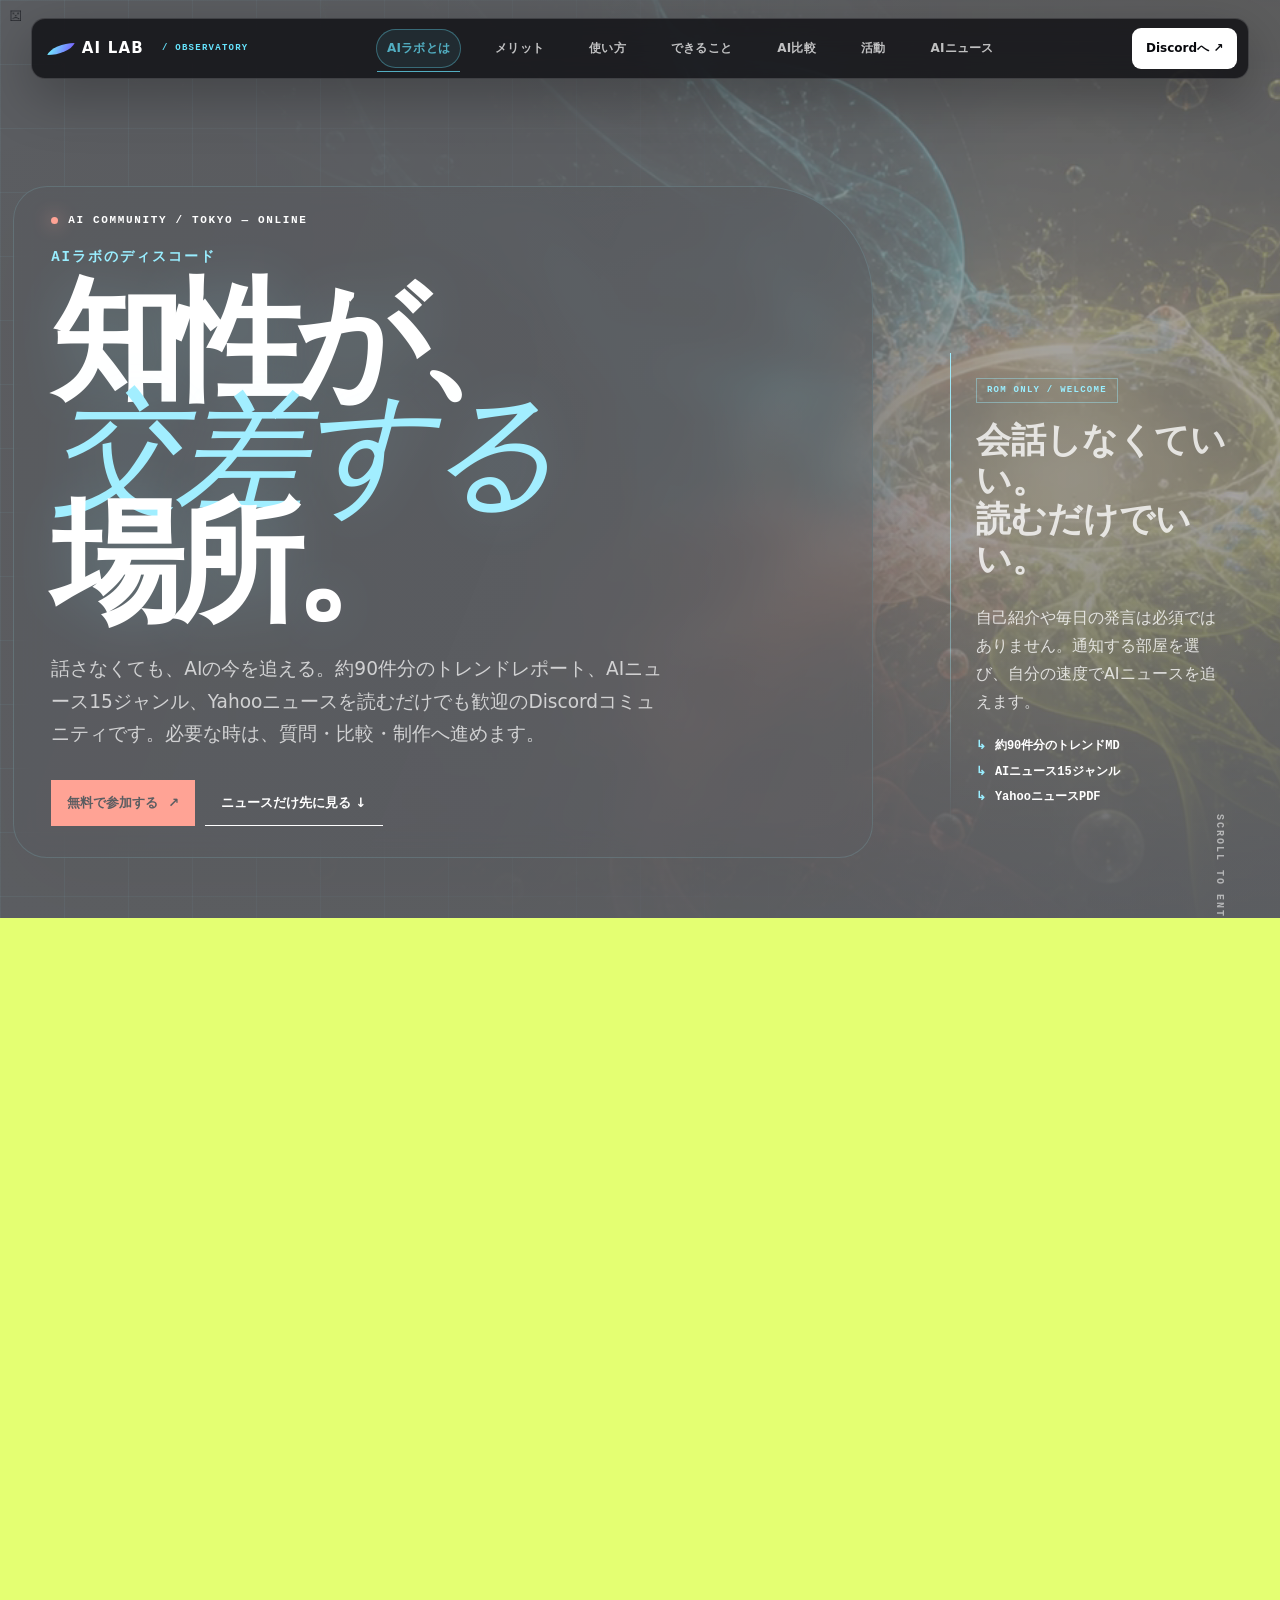
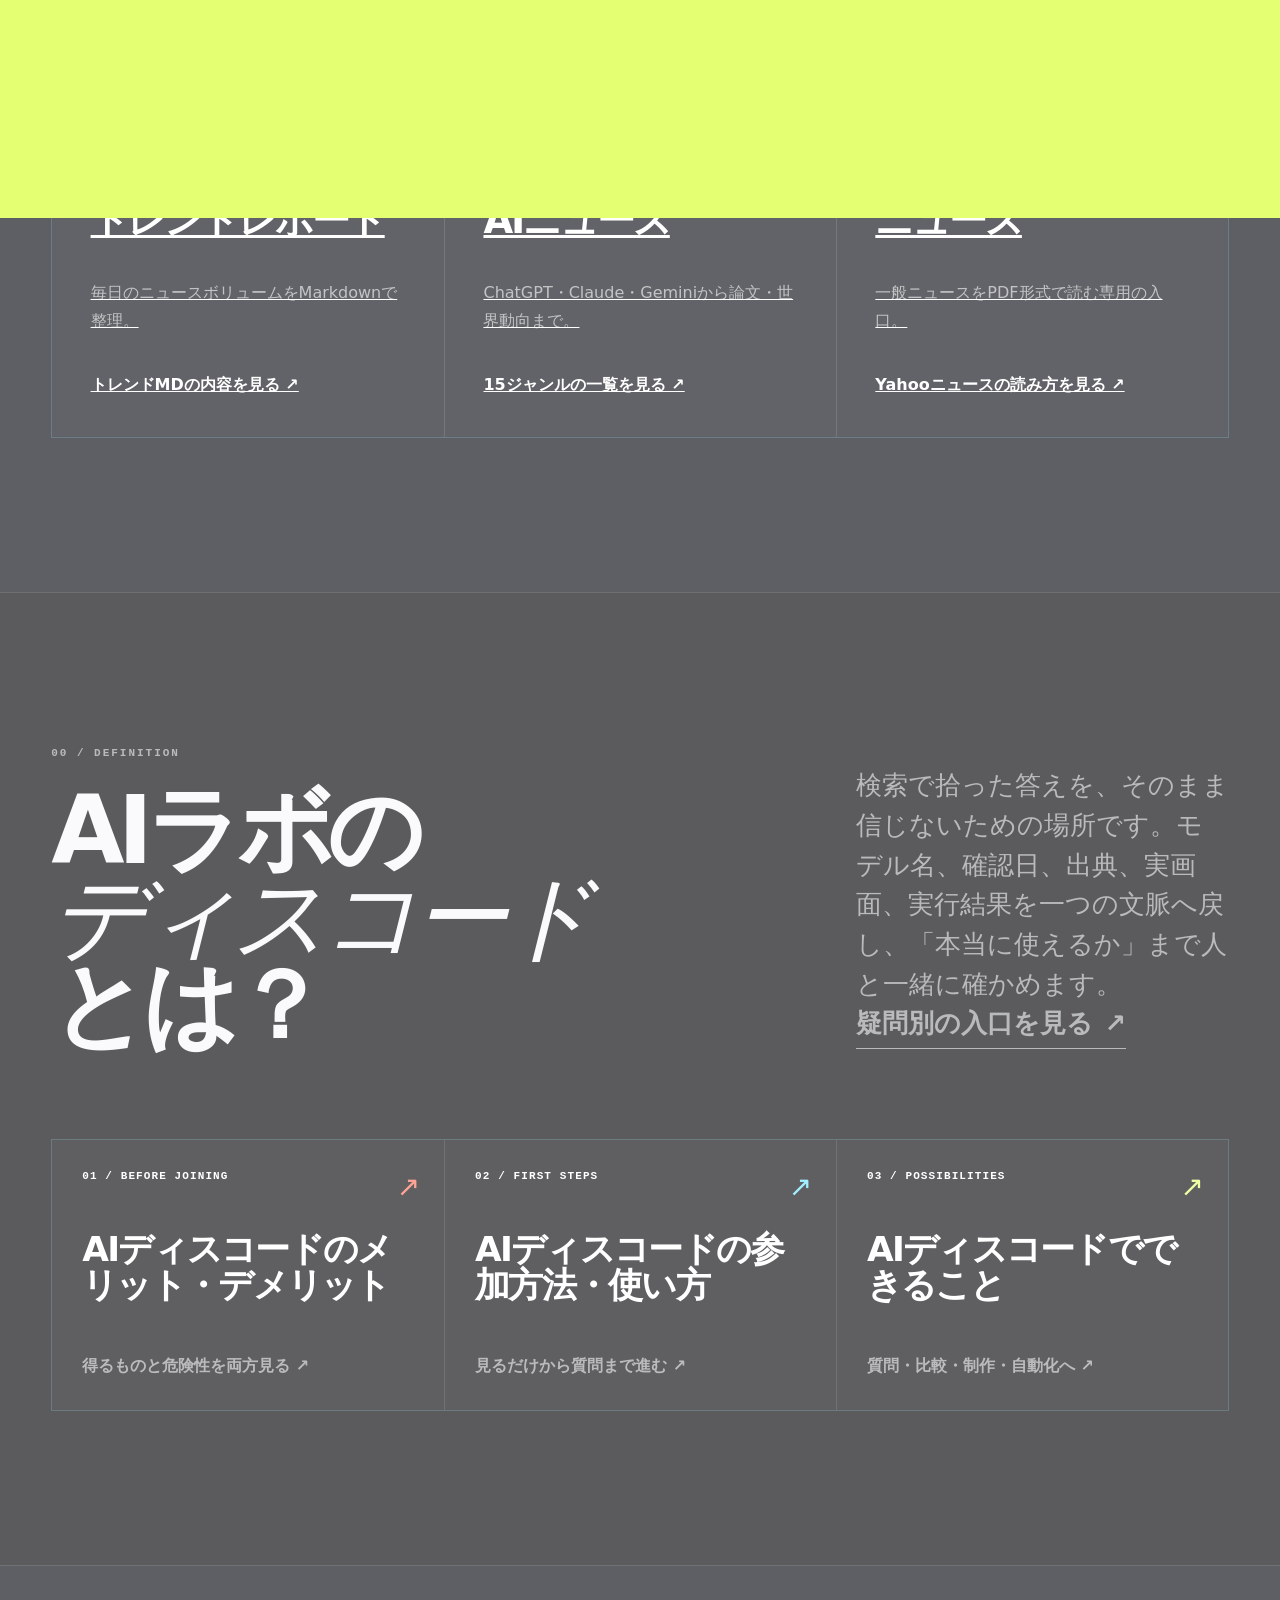
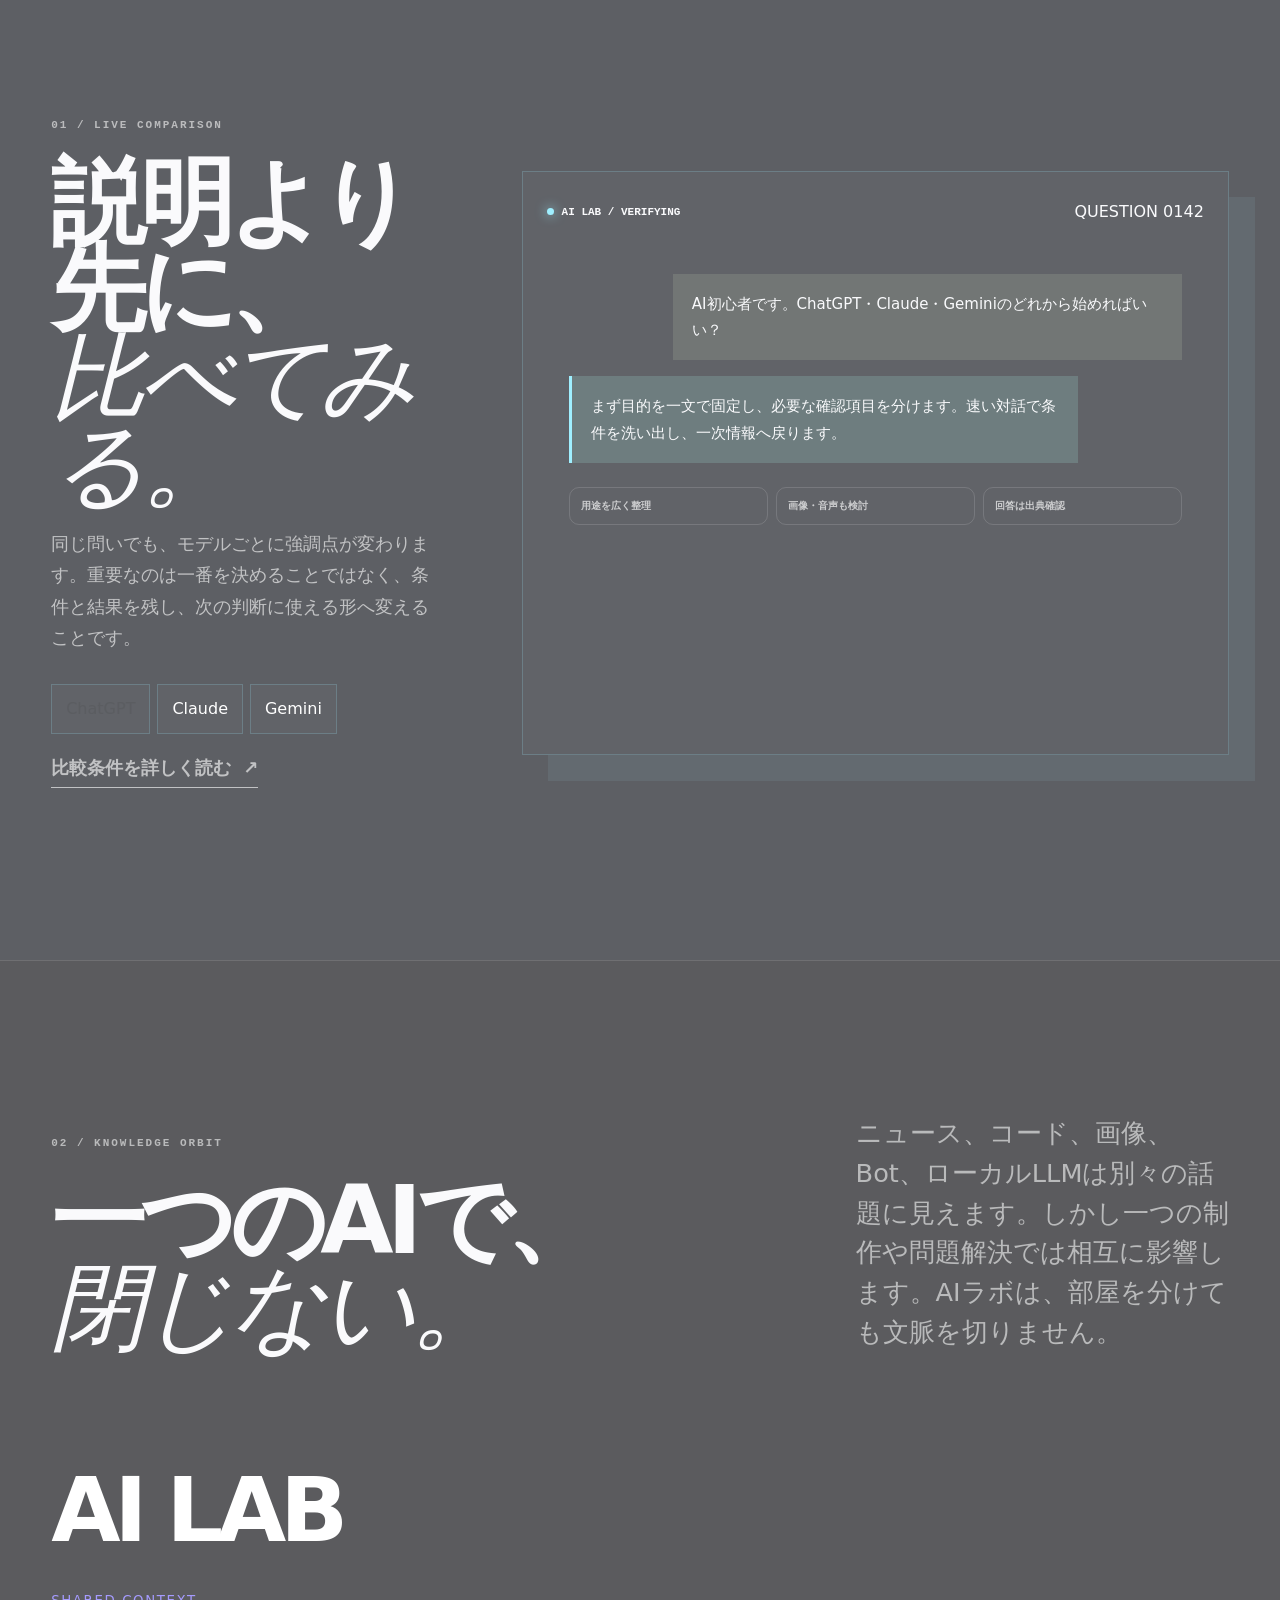
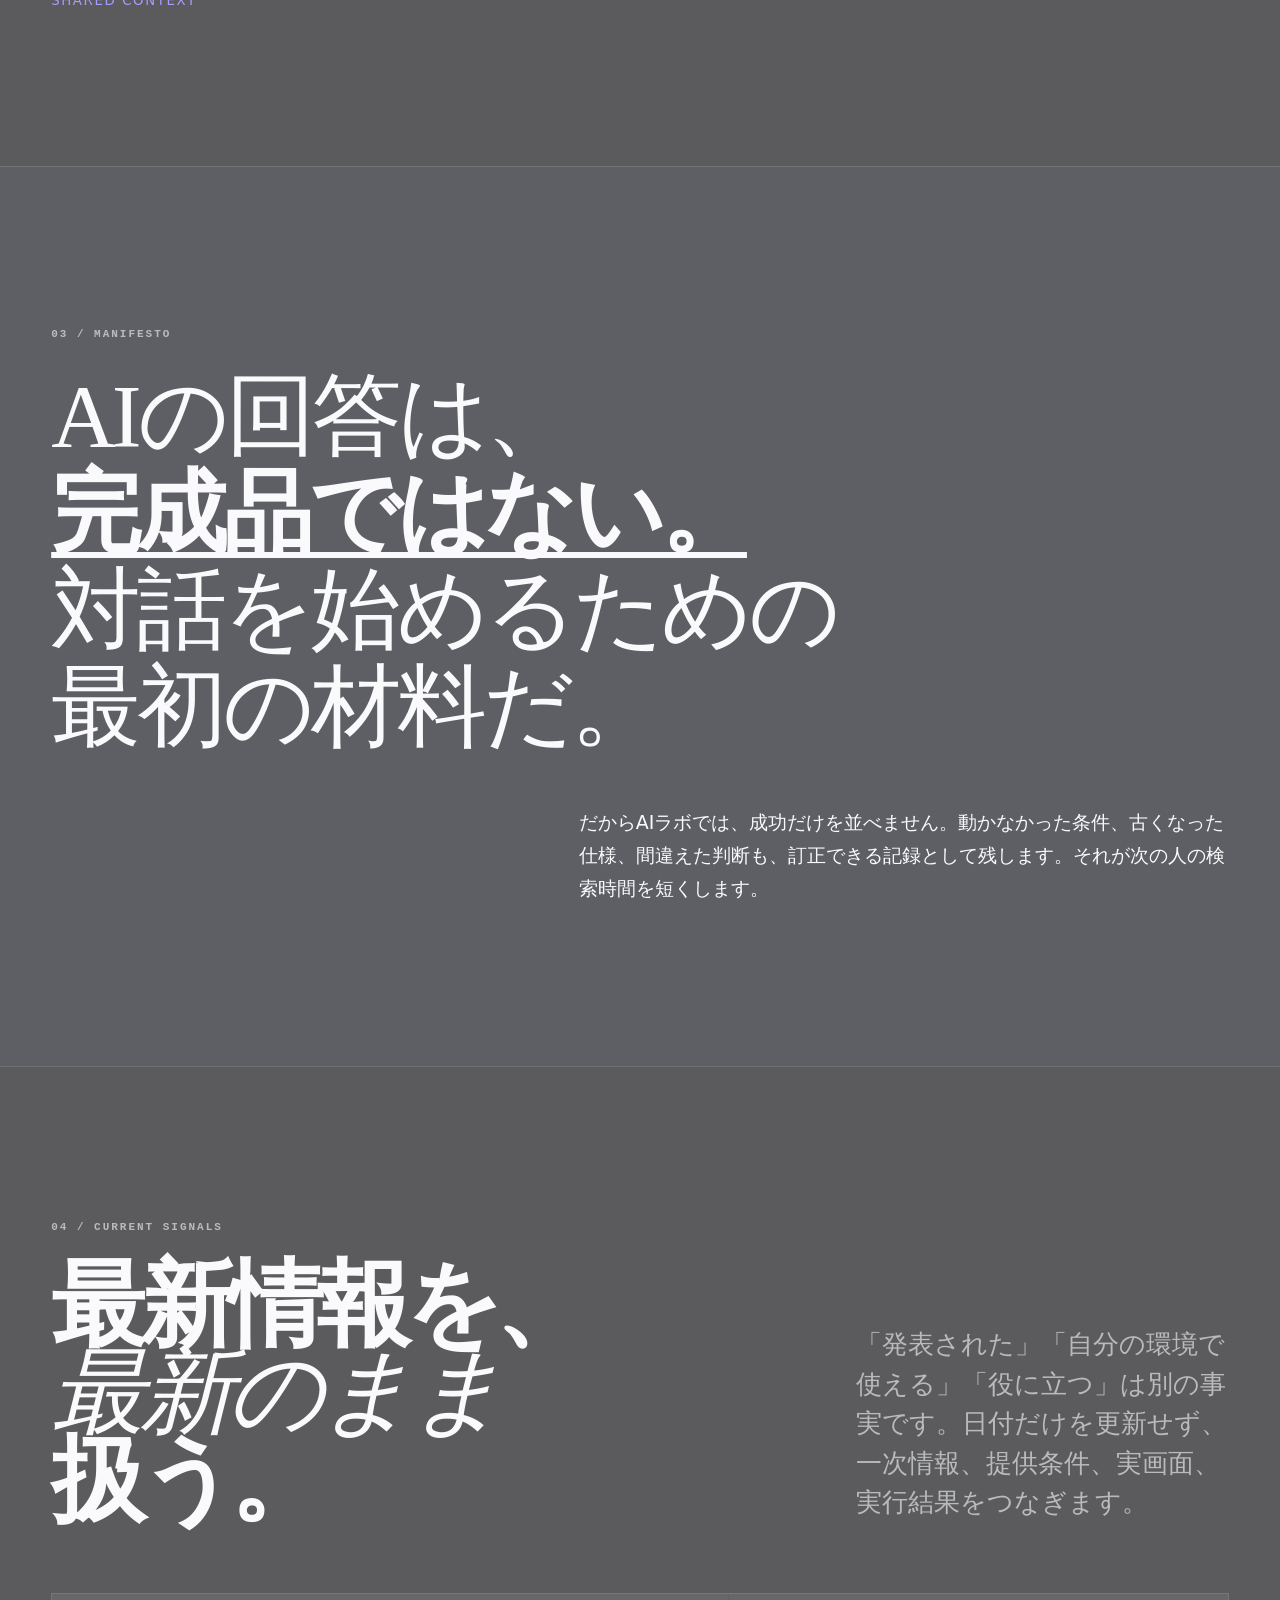
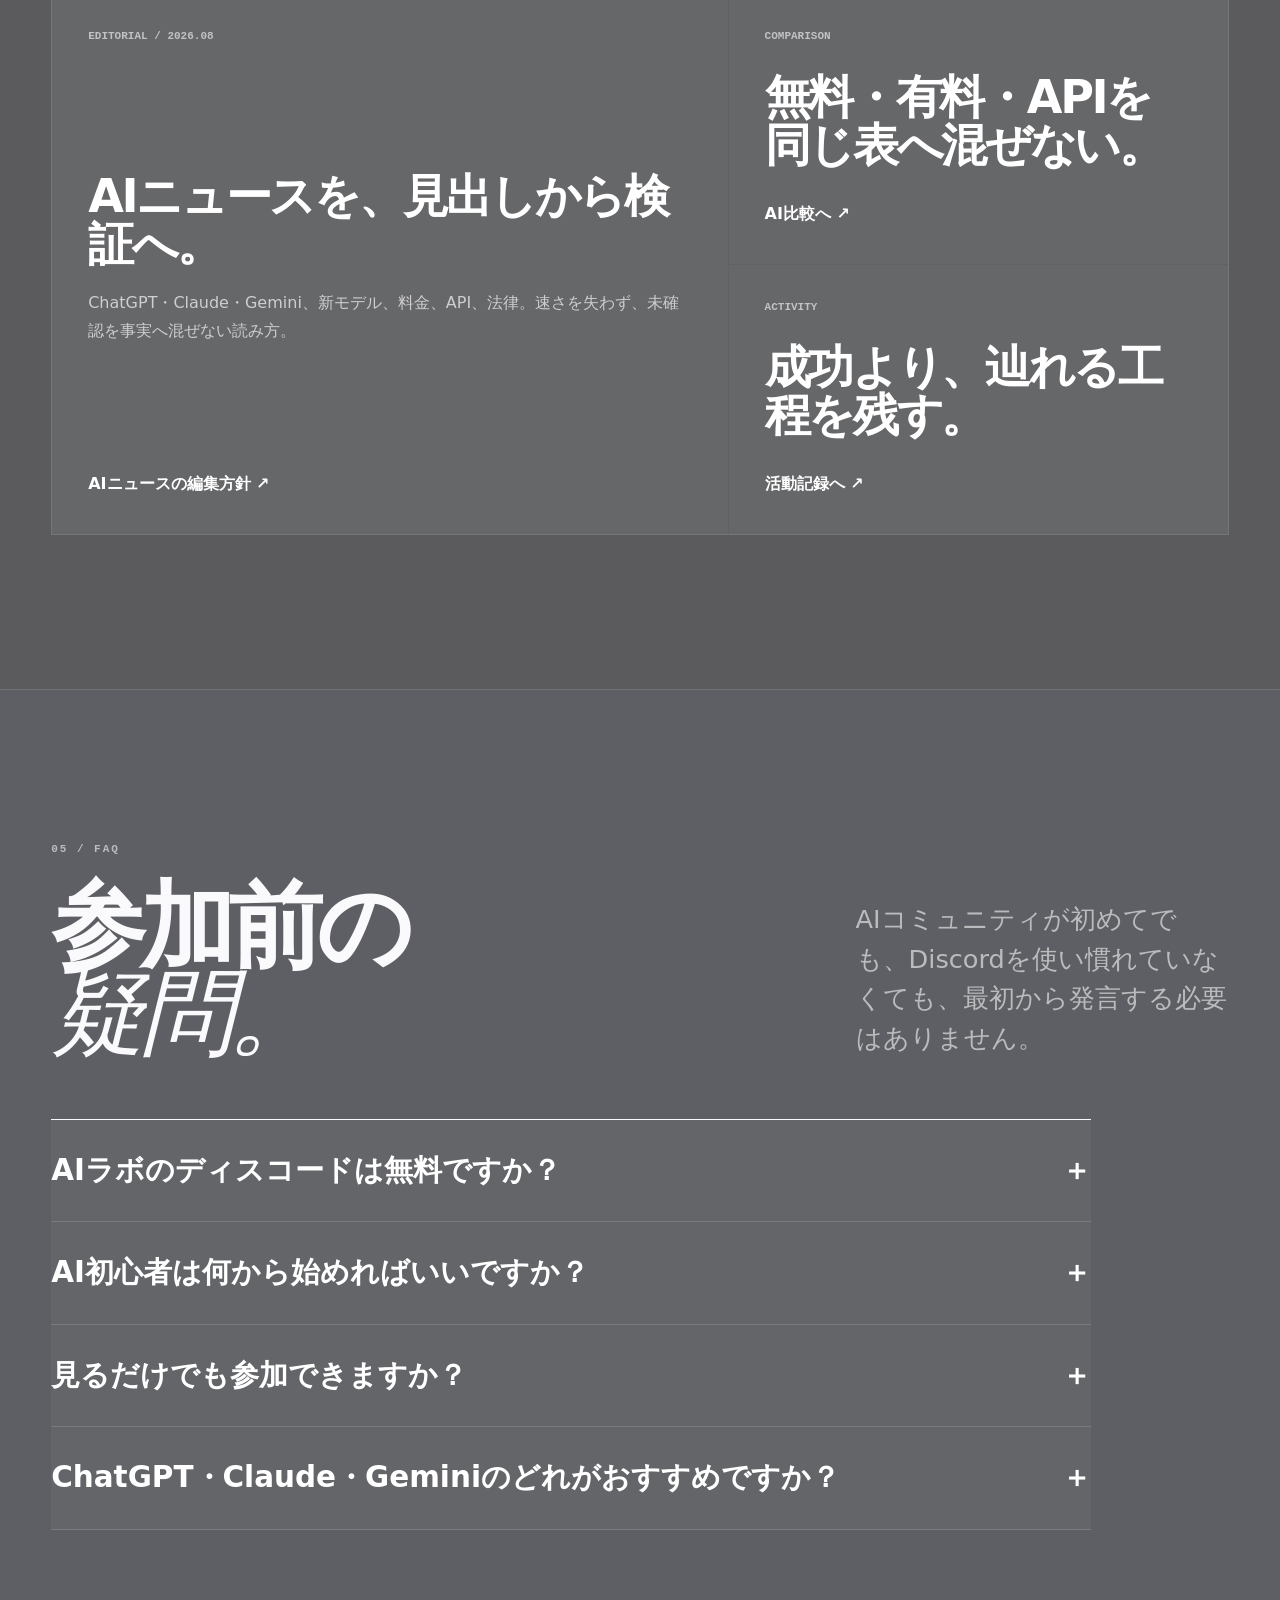
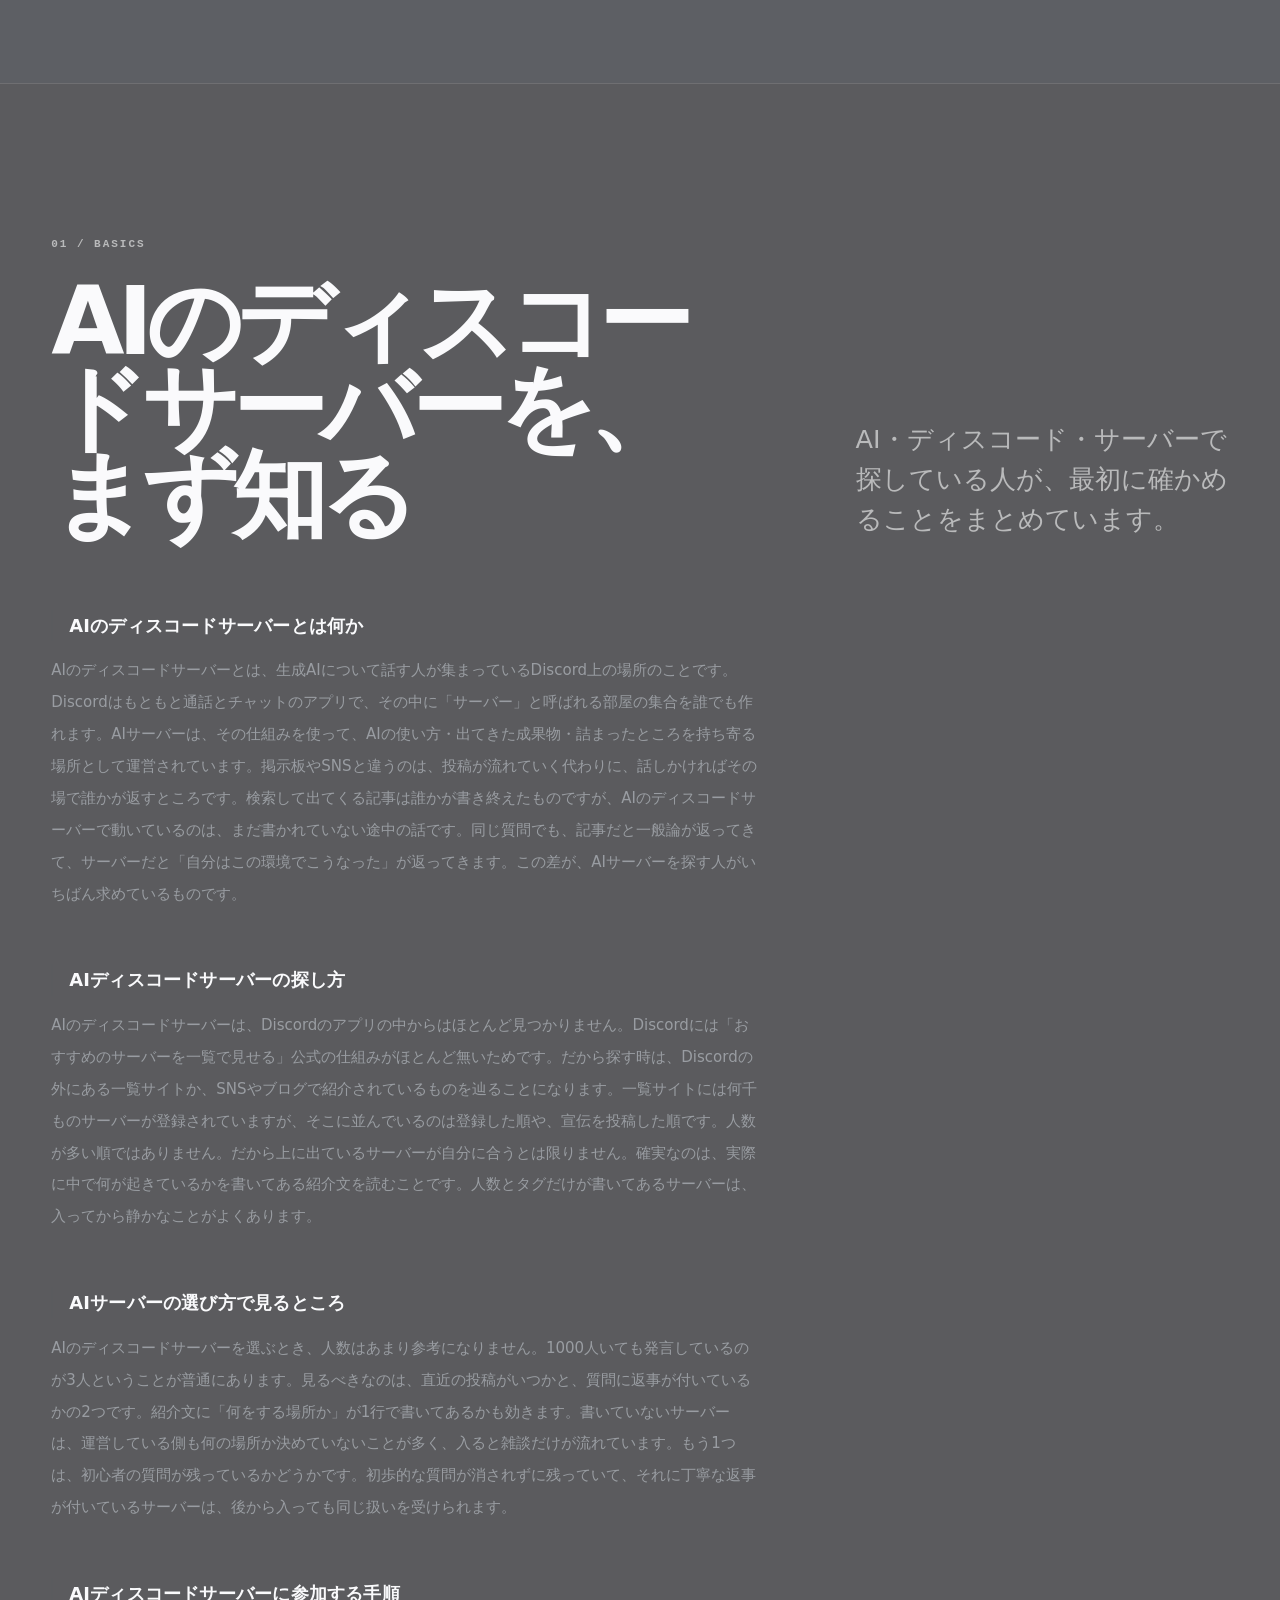
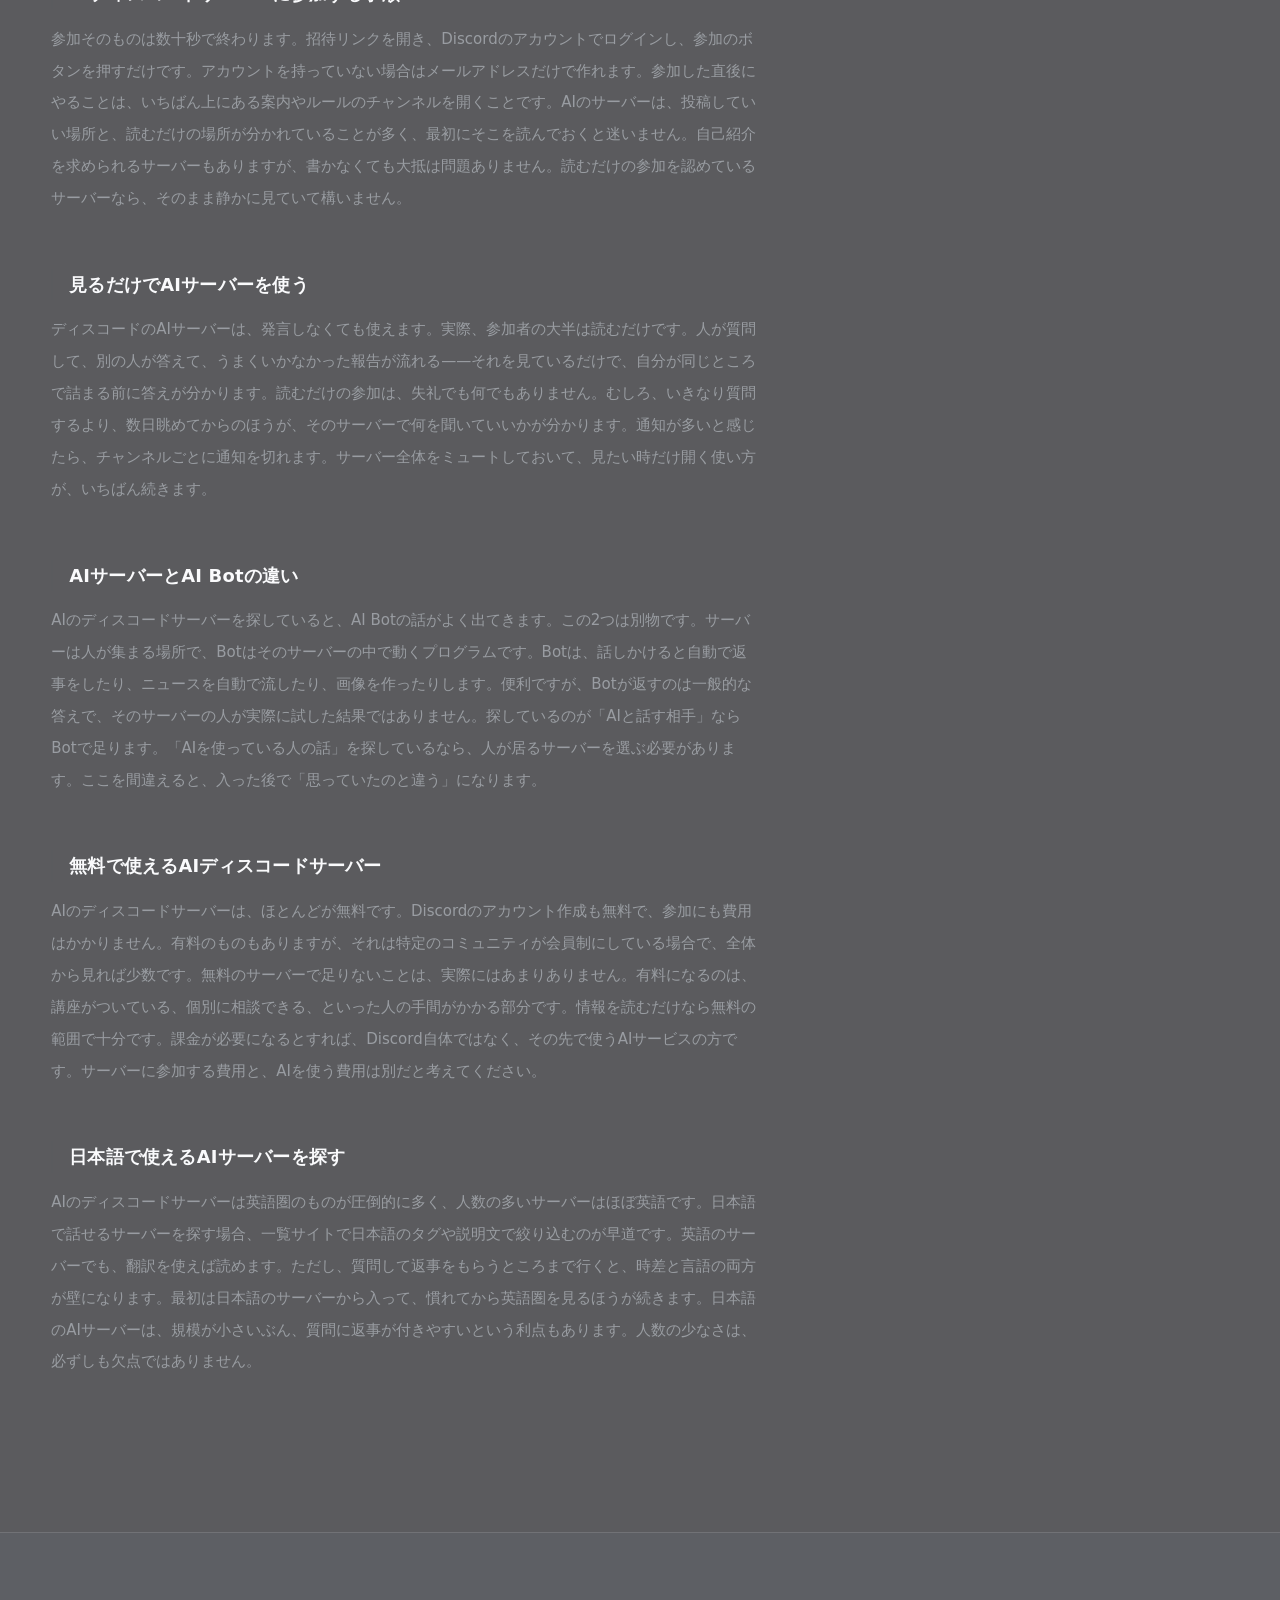
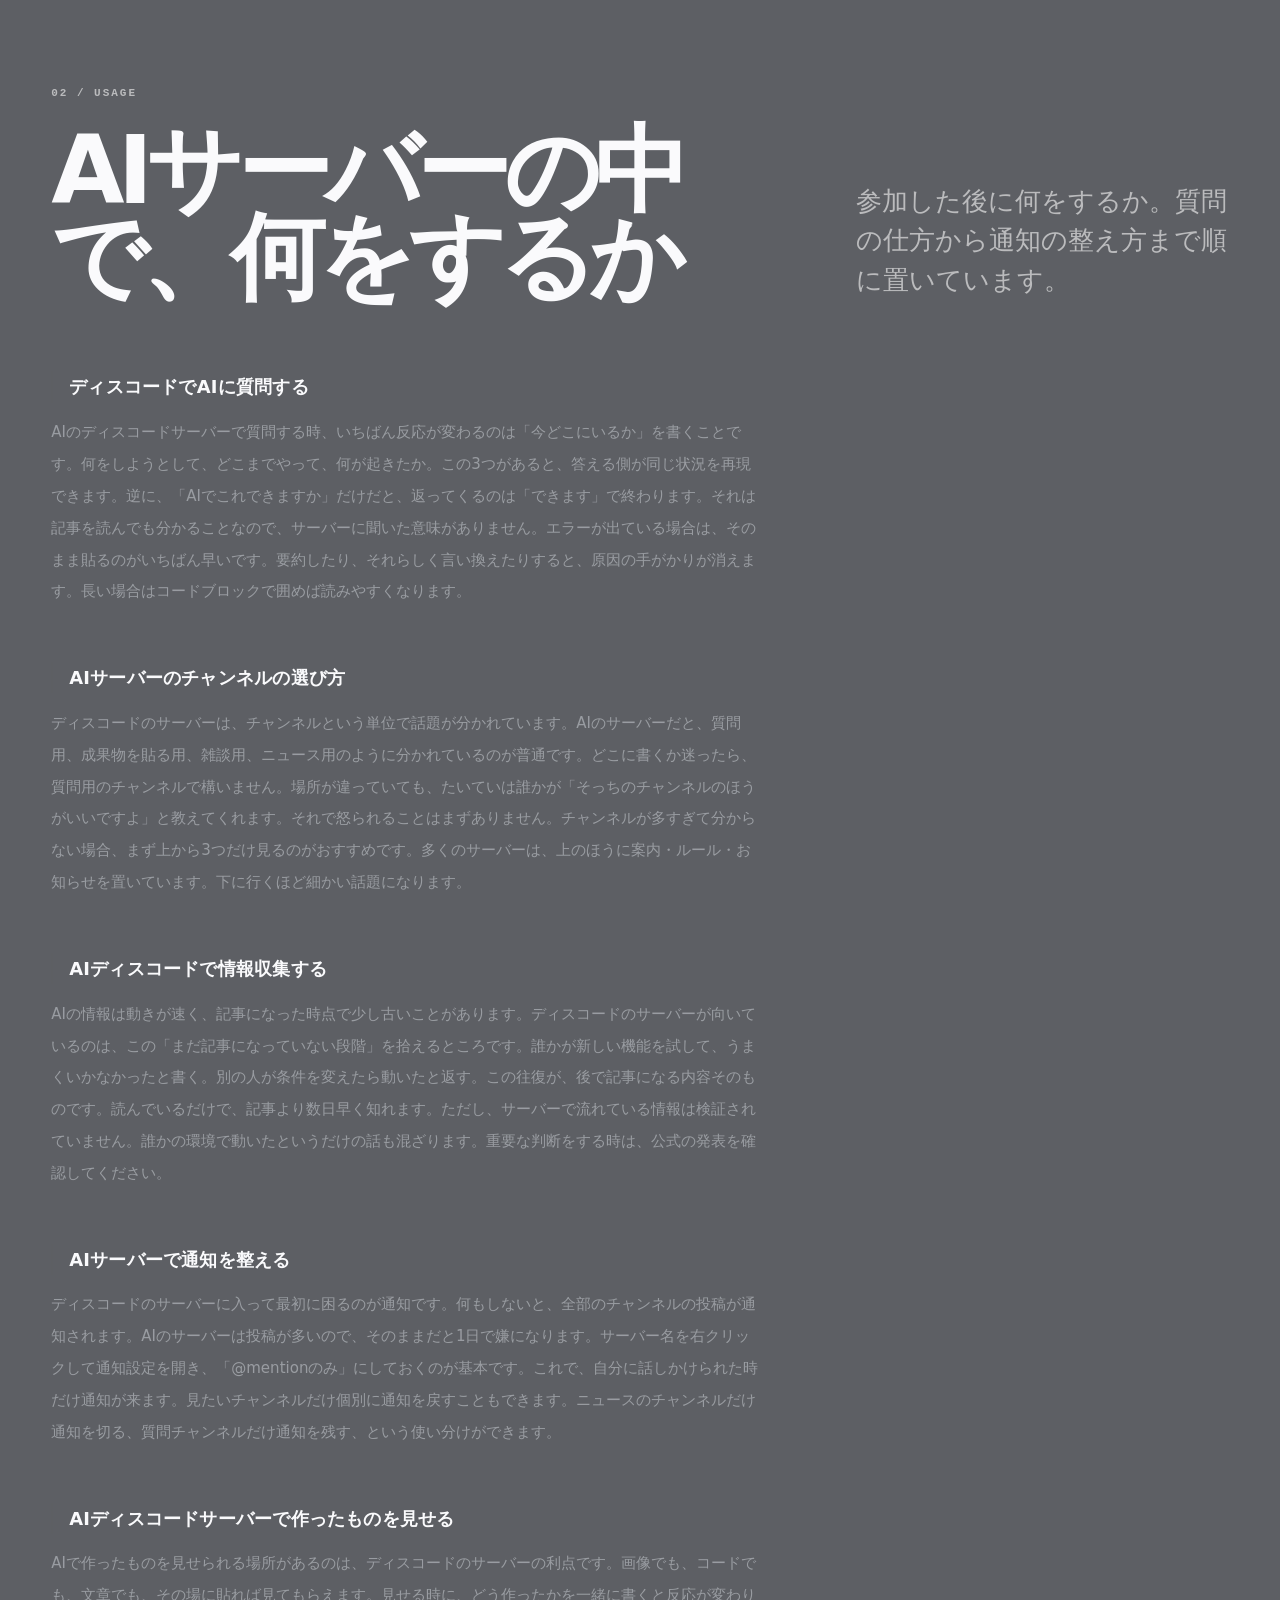
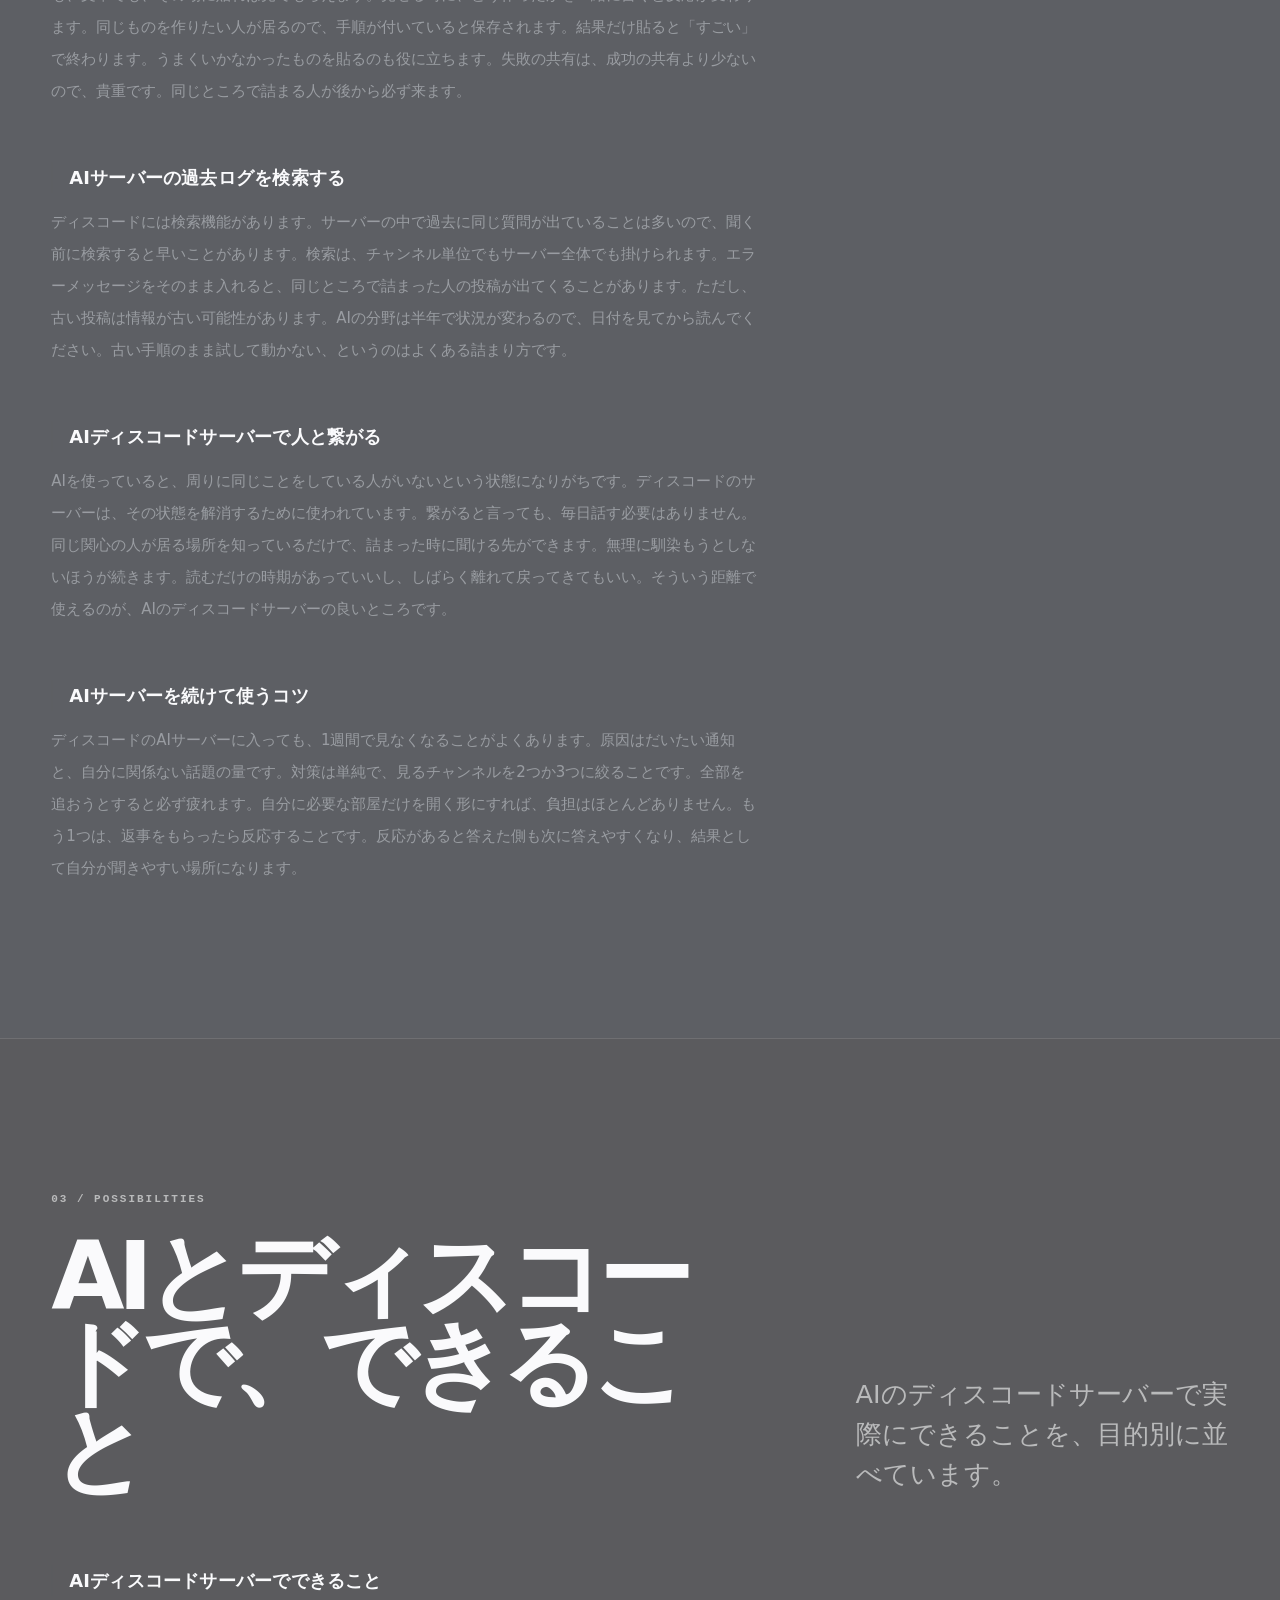
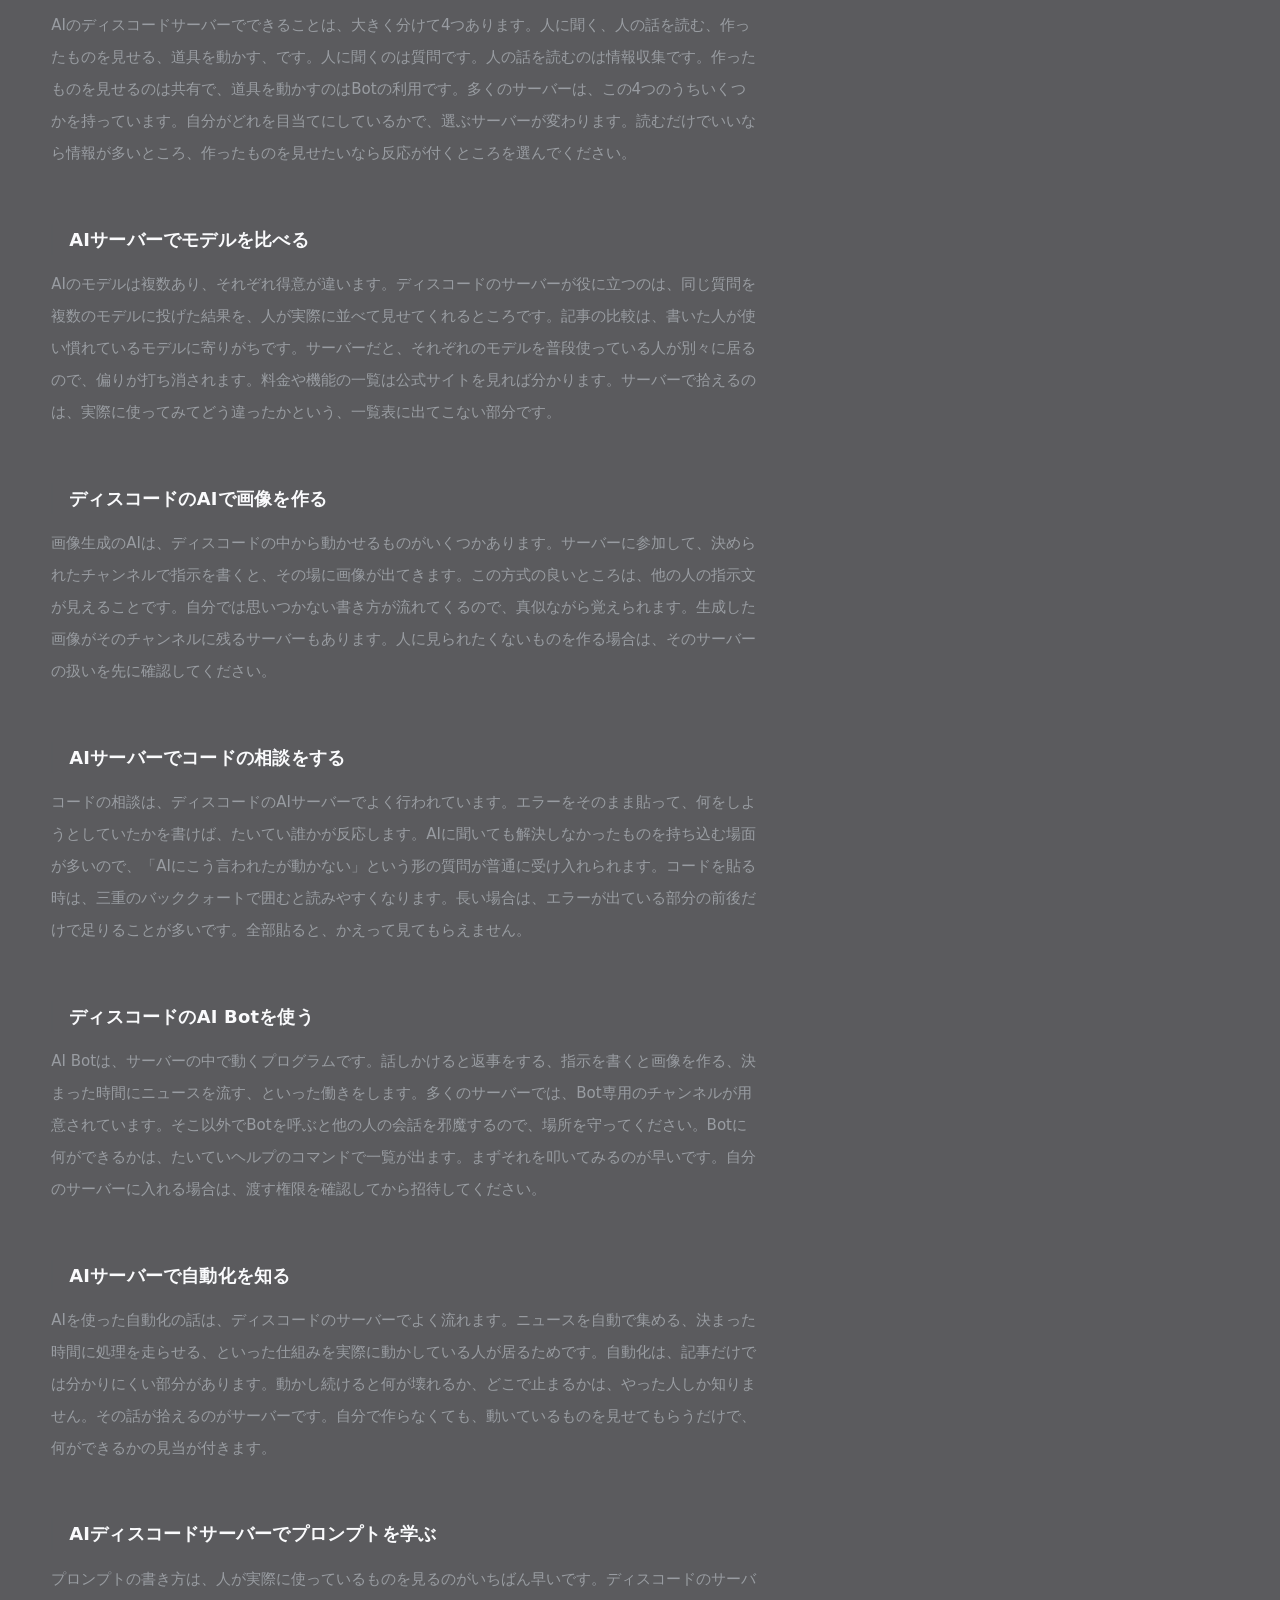
==== commit 819d158a: "下層6ページにSEOブロックを追加・デザイン用h2をdivへ置き換え 下層6ページ（TOPしかSEOしていなかった） - </main> 直前に seo-block を新設。上部のUXセクションは1バ" ====
--- a/index.html
+++ b/index.html
@@ -280,9 +280,9 @@
         <div class="shell">
           <div class="lab-copy reveal">
             <div class="section-label">01 / LIVE COMPARISON</div>
-            <h2 class="display">
+            <div class="display">
               説明より先に、<br /><span class="serif">比べてみる。</span>
-            </h2>
+            </div>
             <p>
               同じ問いでも、モデルごとに強調点が変わります。重要なのは一番を決めることではなく、条件と結果を残し、次の判断に使える形へ変えることです。
             </p>
@@ -375,10 +375,10 @@
           <div class="intro reveal">
             <div>
               <div class="section-label">04 / CURRENT SIGNALS</div>
-              <h2 class="display">
+              <div class="display">
                 最新情報を、<br /><span class="serif">最新のまま</span
                 ><br />扱う。
-              </h2>
+              </div>
             </div>
             <p>
               「発表された」「自分の環境で使える」「役に立つ」は別の事実です。日付だけを更新せず、一次情報、提供条件、実画面、実行結果をつなぎます。
@@ -411,9 +411,9 @@
           <div class="intro reveal">
             <div>
               <div class="section-label">05 / FAQ</div>
-              <h2 class="display">
+              <div class="display">
                 参加前の<br /><span class="serif">疑問。</span>
-              </h2>
+              </div>
             </div>
             <p>
               AIコミュニティが初めてでも、Discordを使い慣れていなくても、最初から発言する必要はありません。
@@ -576,7 +576,7 @@
     </main>
     <footer class="site-footer">
       <div class="footer-lead">
-        <h2>知る。試す。<br /><i>残す。</i></h2>
+        <div class="lead-title">知る。試す。<br /><i>残す。</i></div>
         <div>
           <p>
             AIラボは、答えを消費する場所ではなく、次の人が辿れる文脈を作る日本語AI
--- a/styles.css
+++ b/styles.css
@@ -436,7 +436,7 @@
   background: #080b11;
   padding-top: 120px;
 }
-.context-site .footer-lead h2 i {
+.context-site .footer-lead h2 i, .context-site .footer-lead .lead-title i {
   color: var(--cyan);
 }
 
--- a/page-styles/home.css
+++ b/page-styles/home.css
@@ -358,7 +358,7 @@
   background: #040508;
 }
 
-body.page-home .footer-lead h2 i {
+body.page-home .footer-lead h2 i, body.page-home .footer-lead .lead-title i {
   color: var(--home-cyan);
 }
 
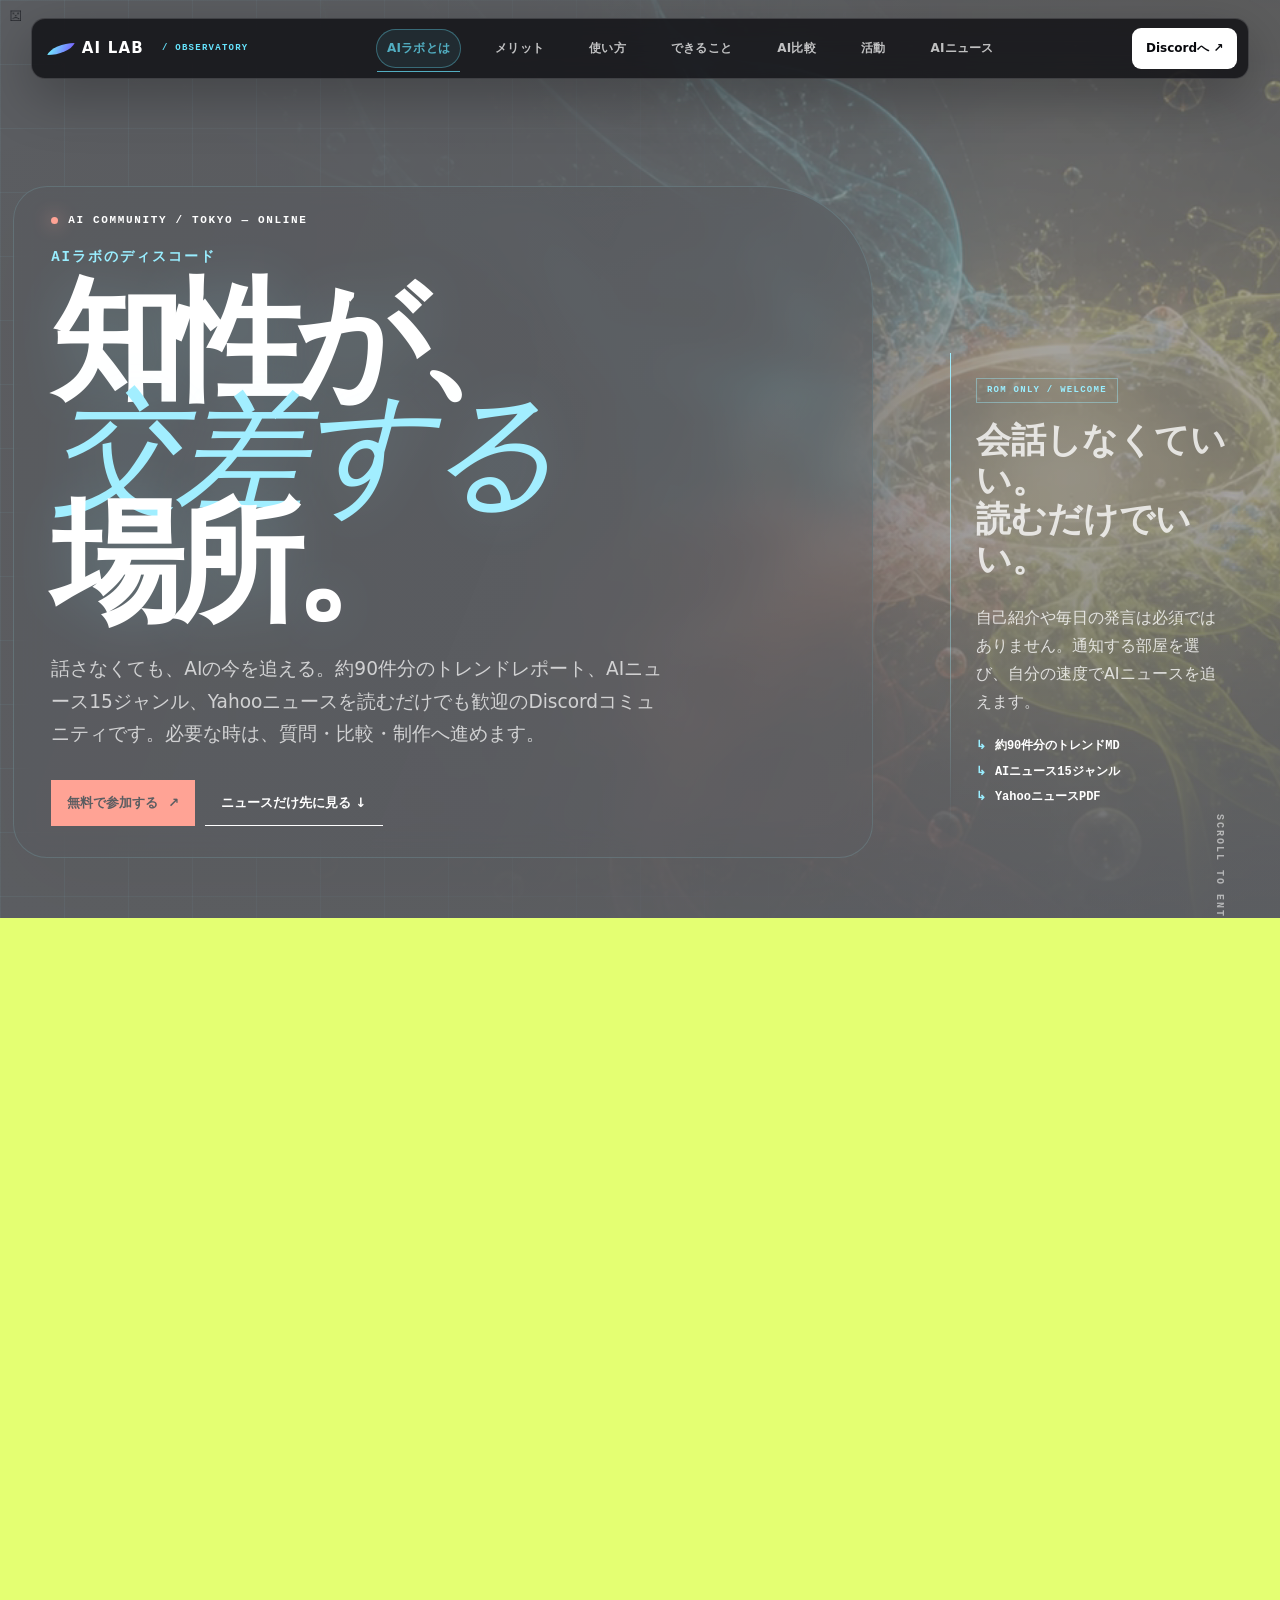
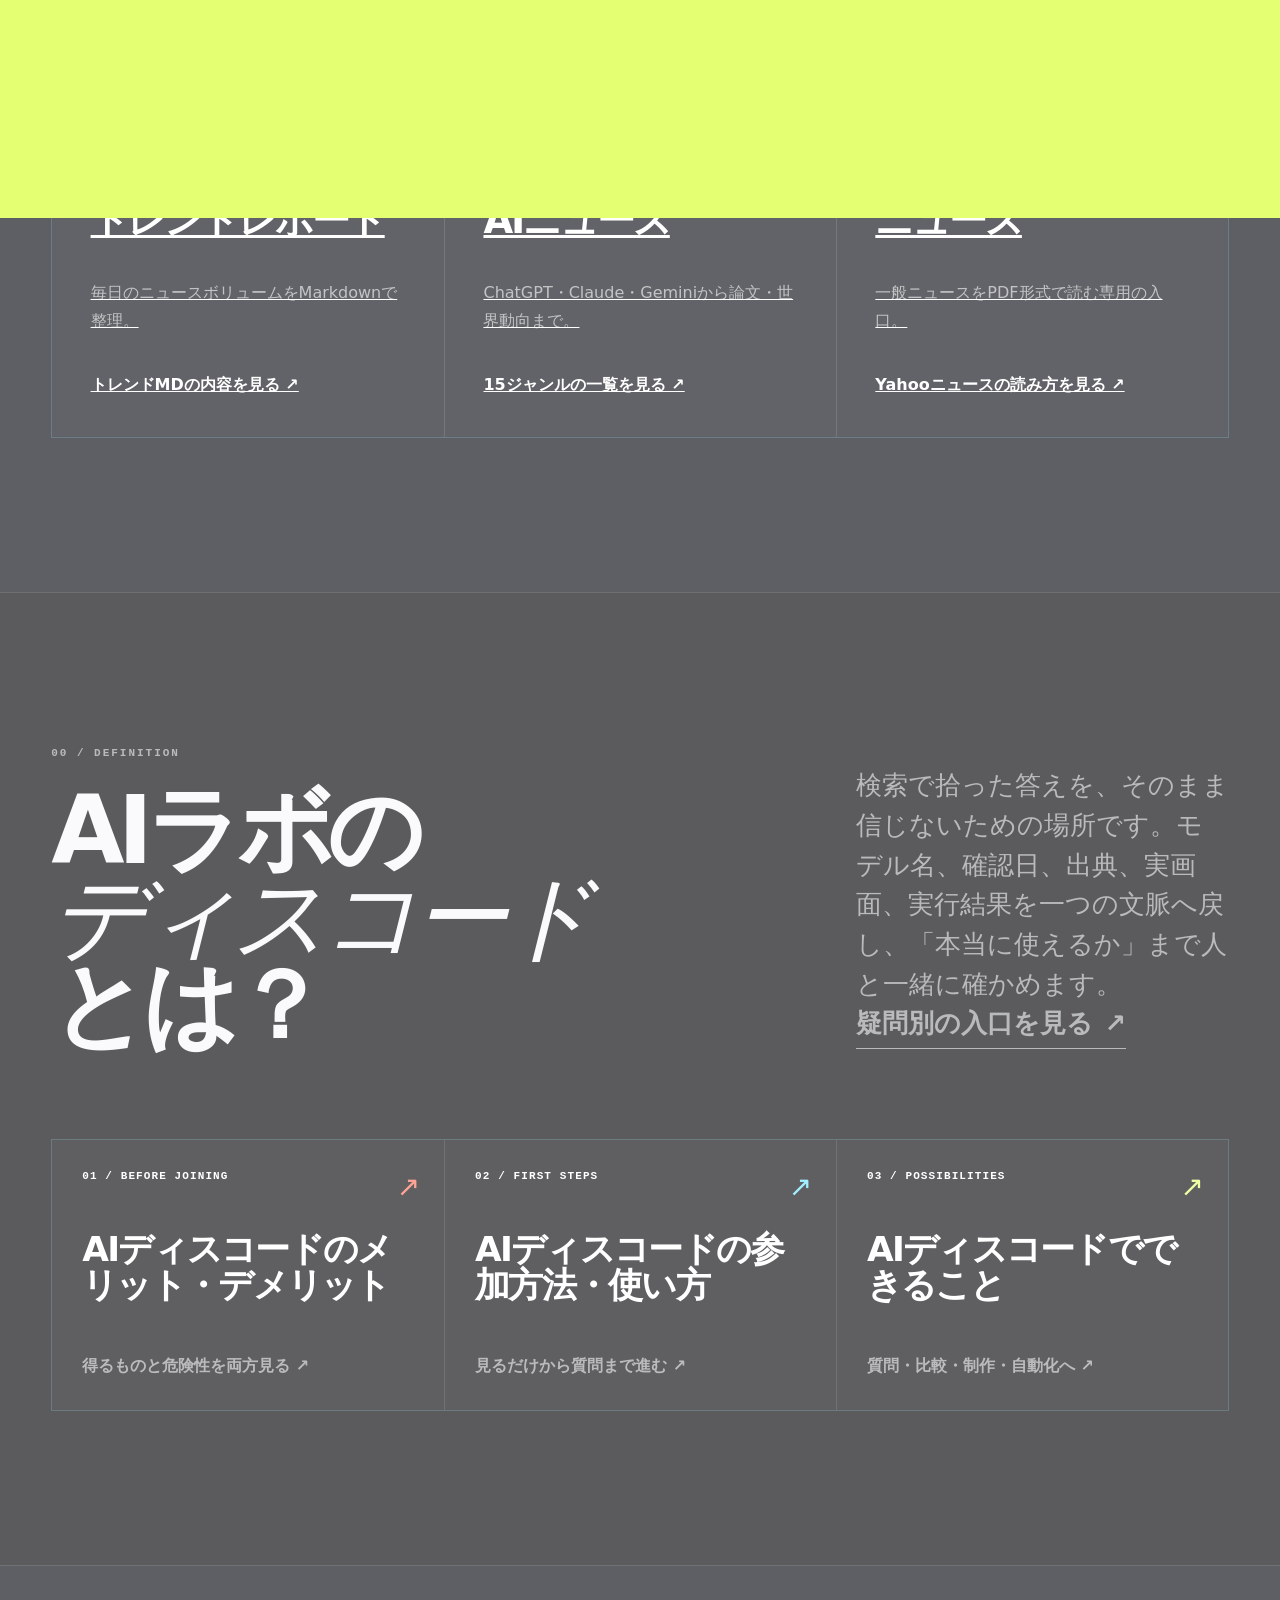
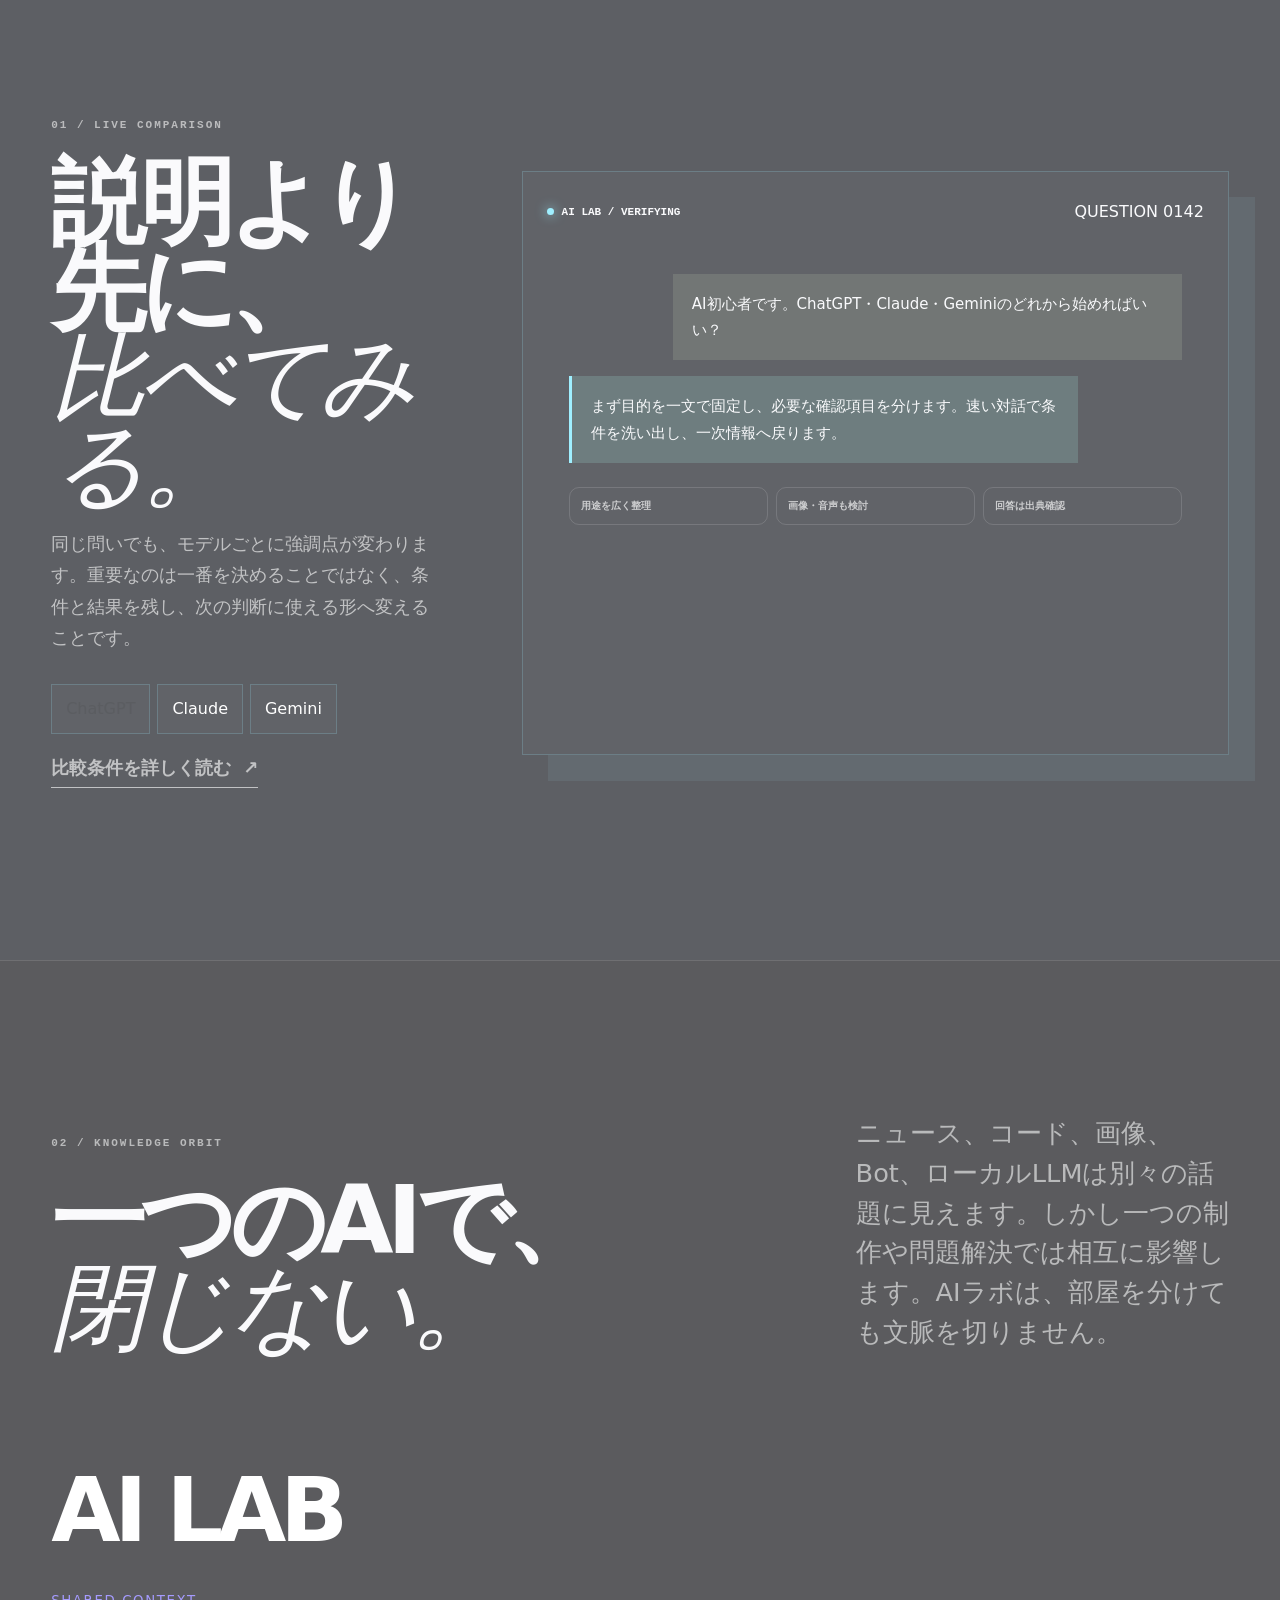
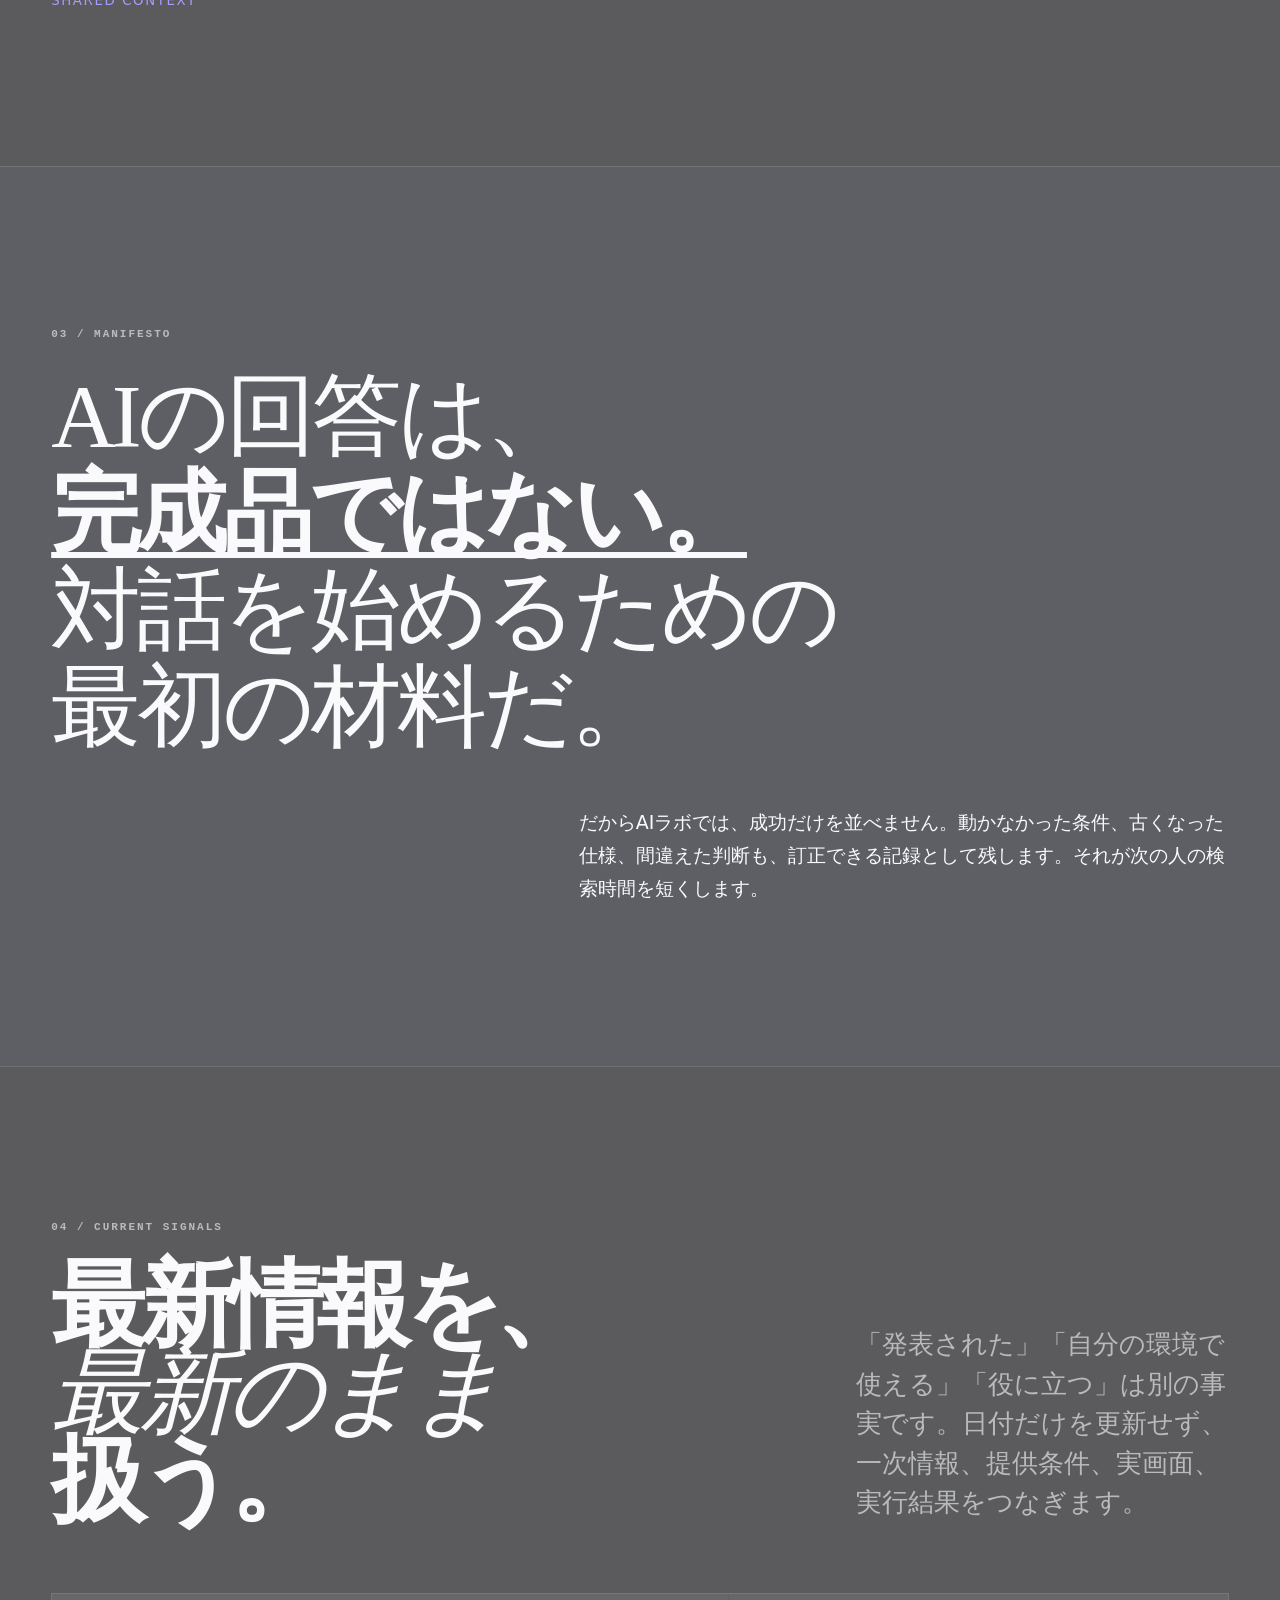
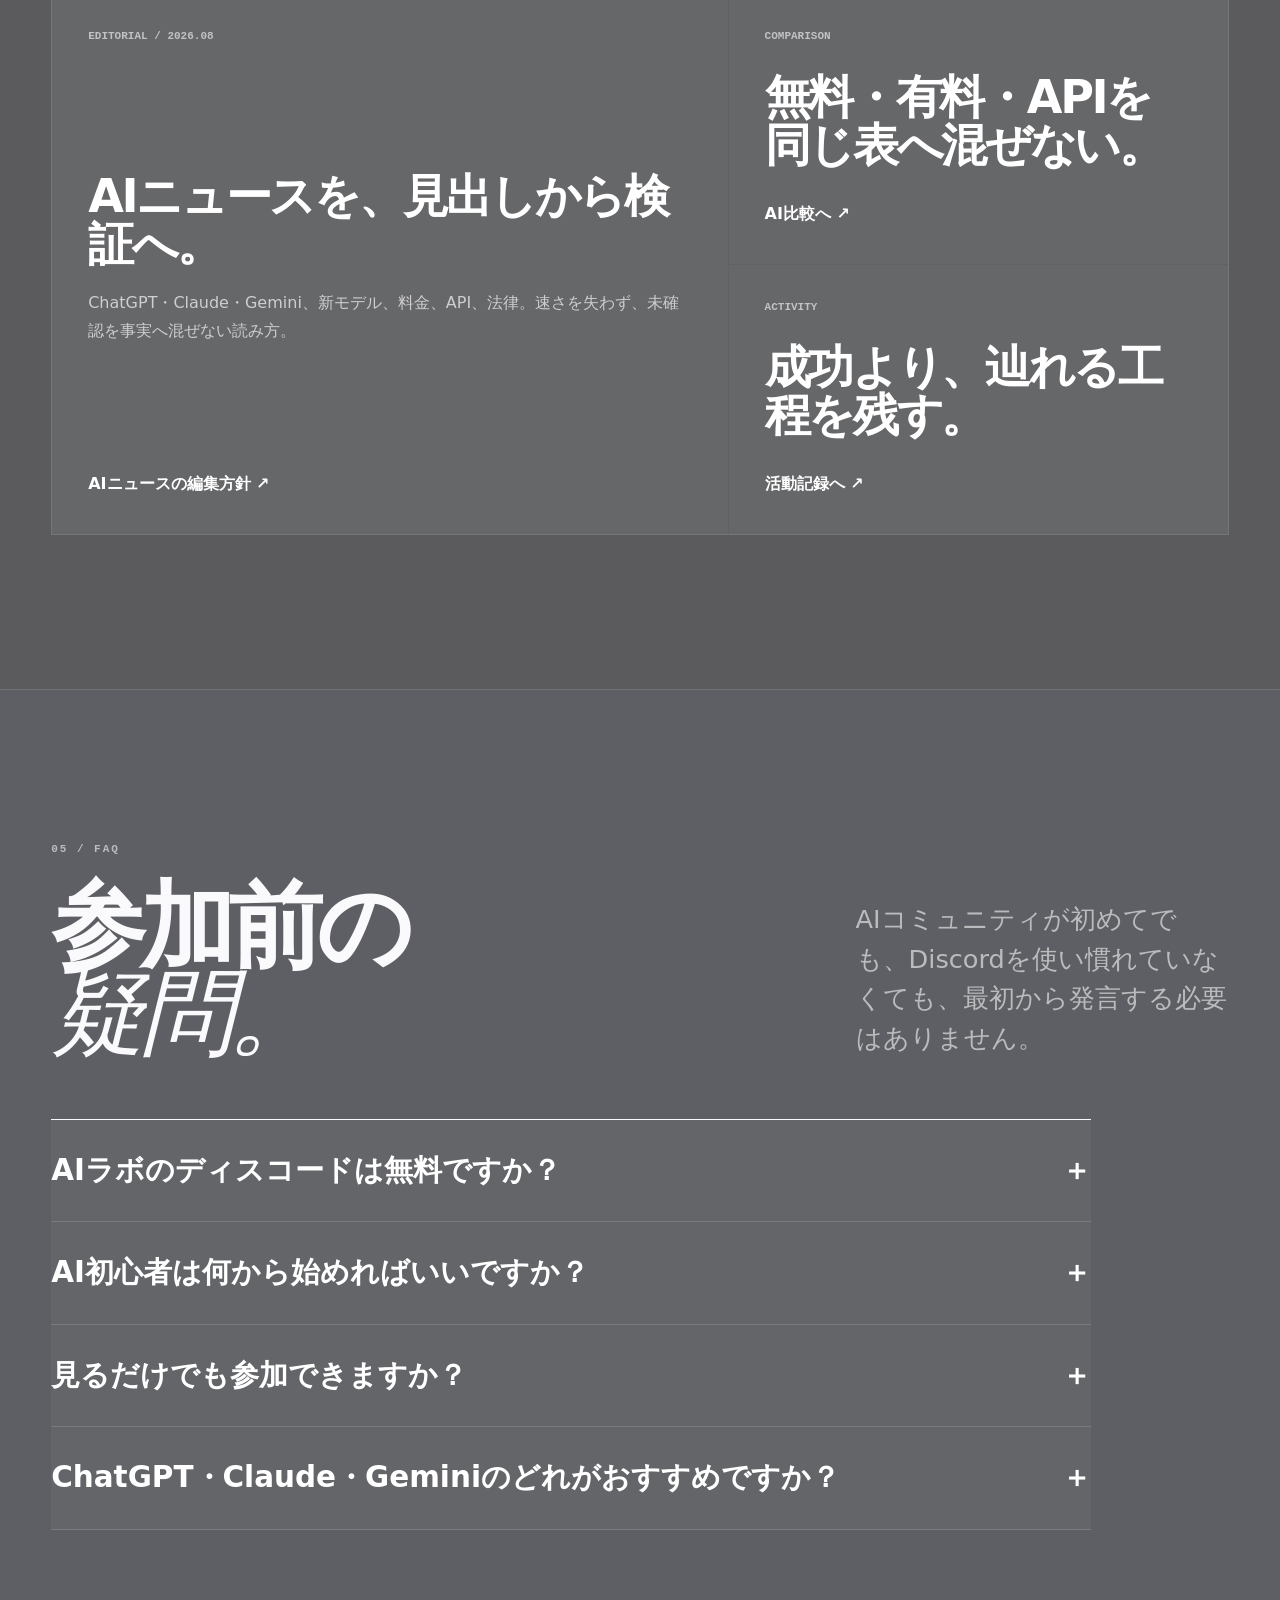
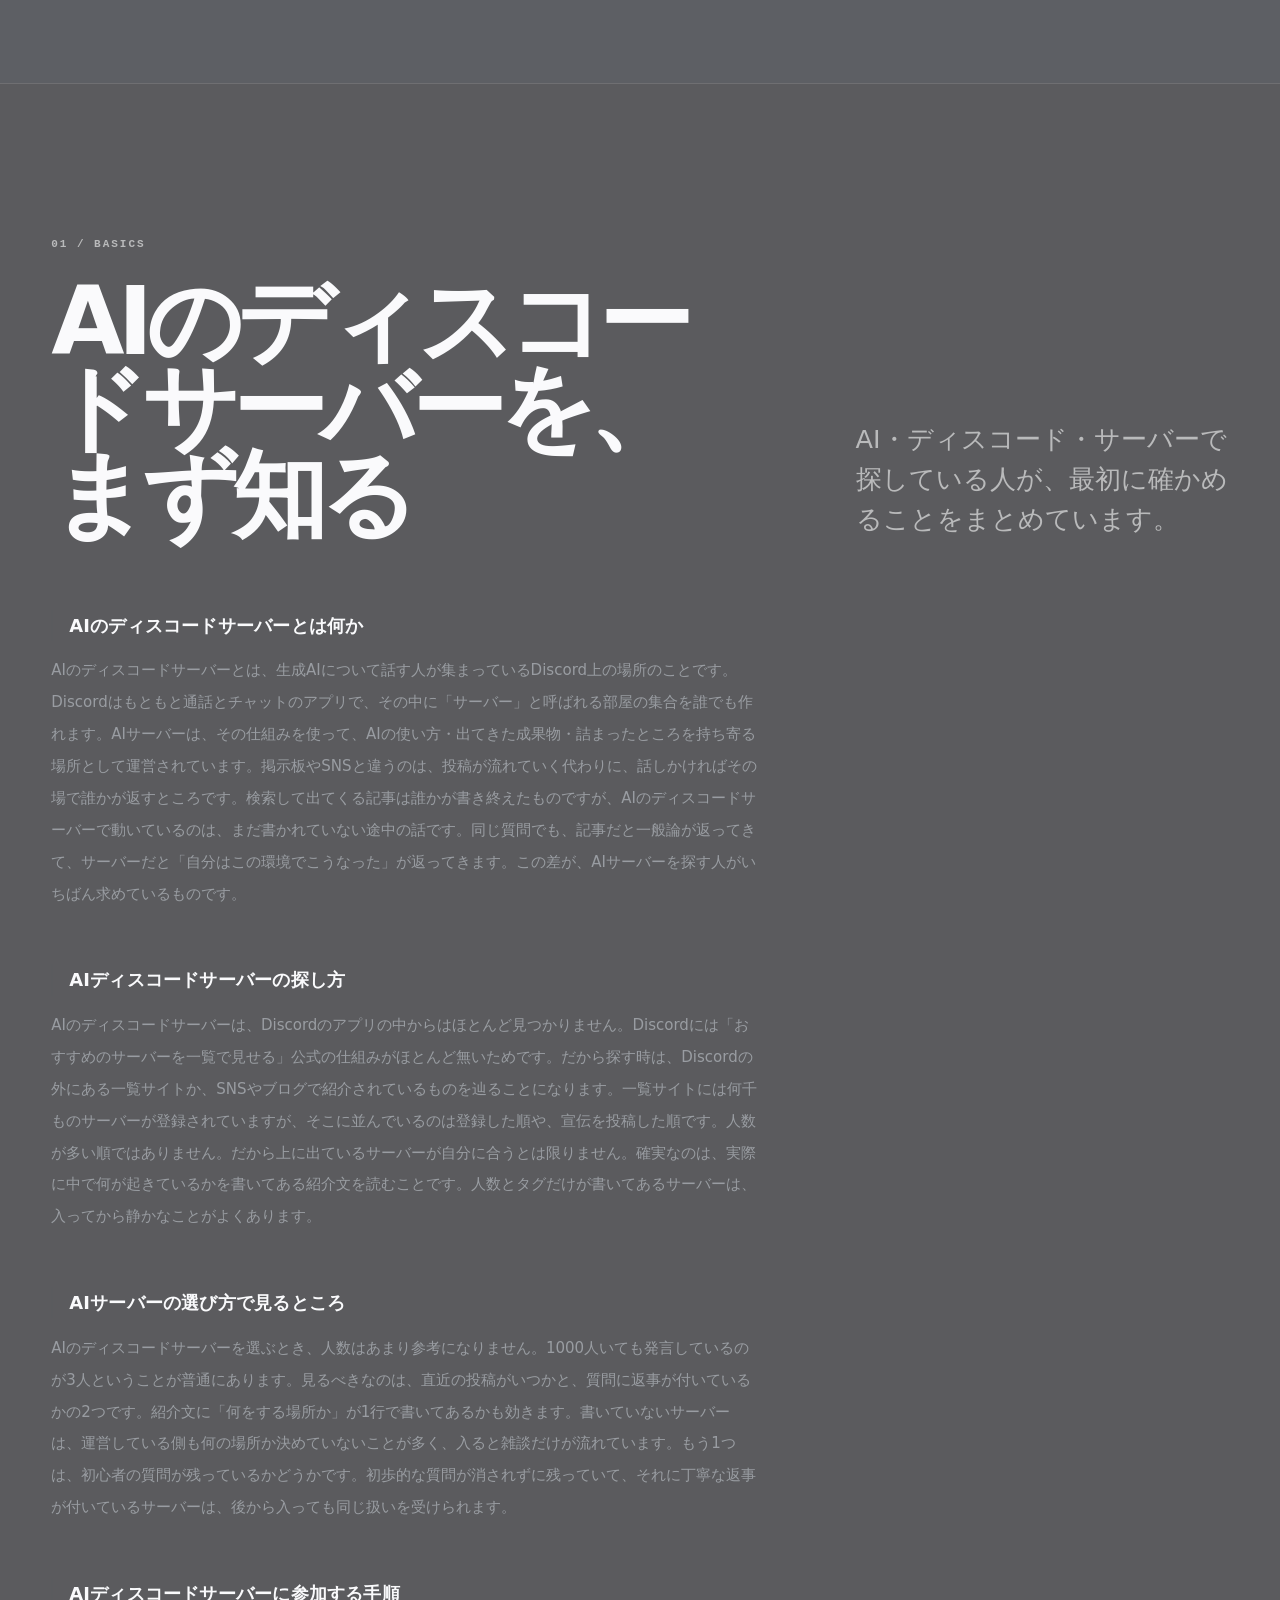
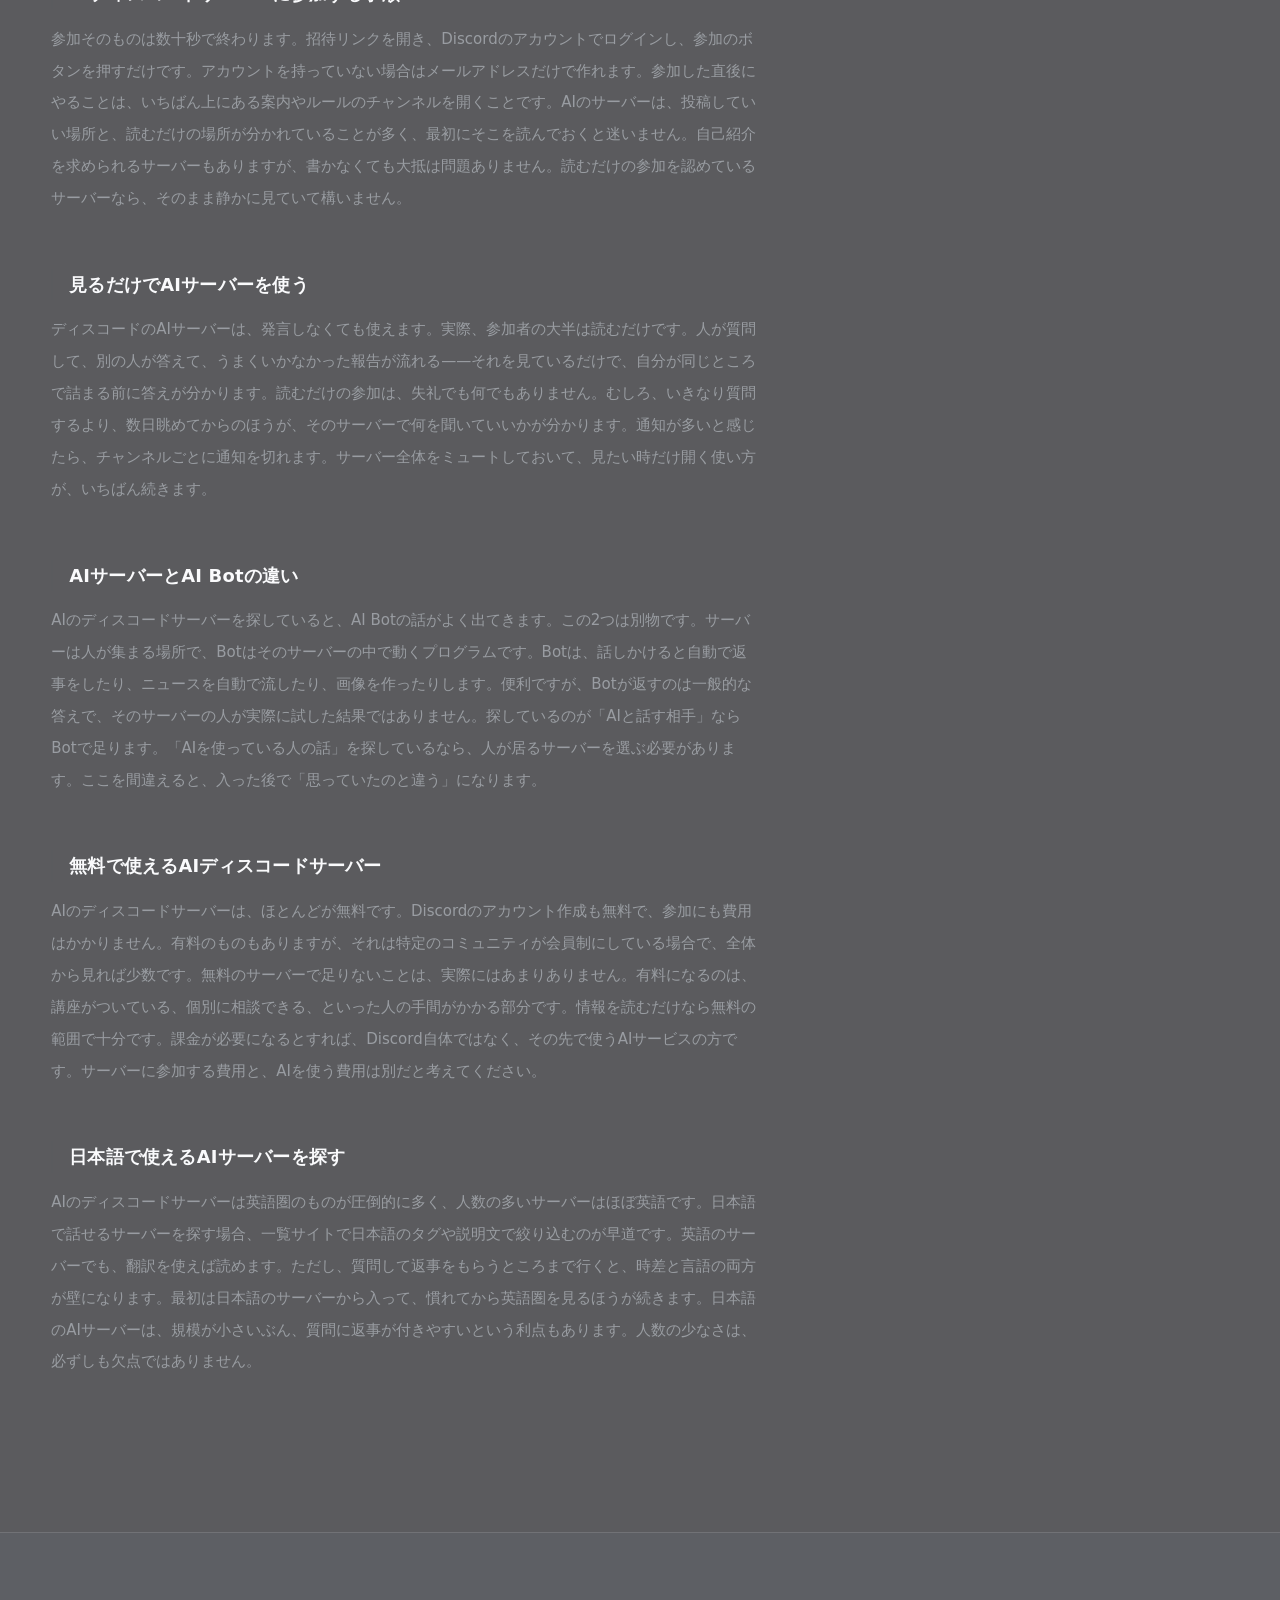
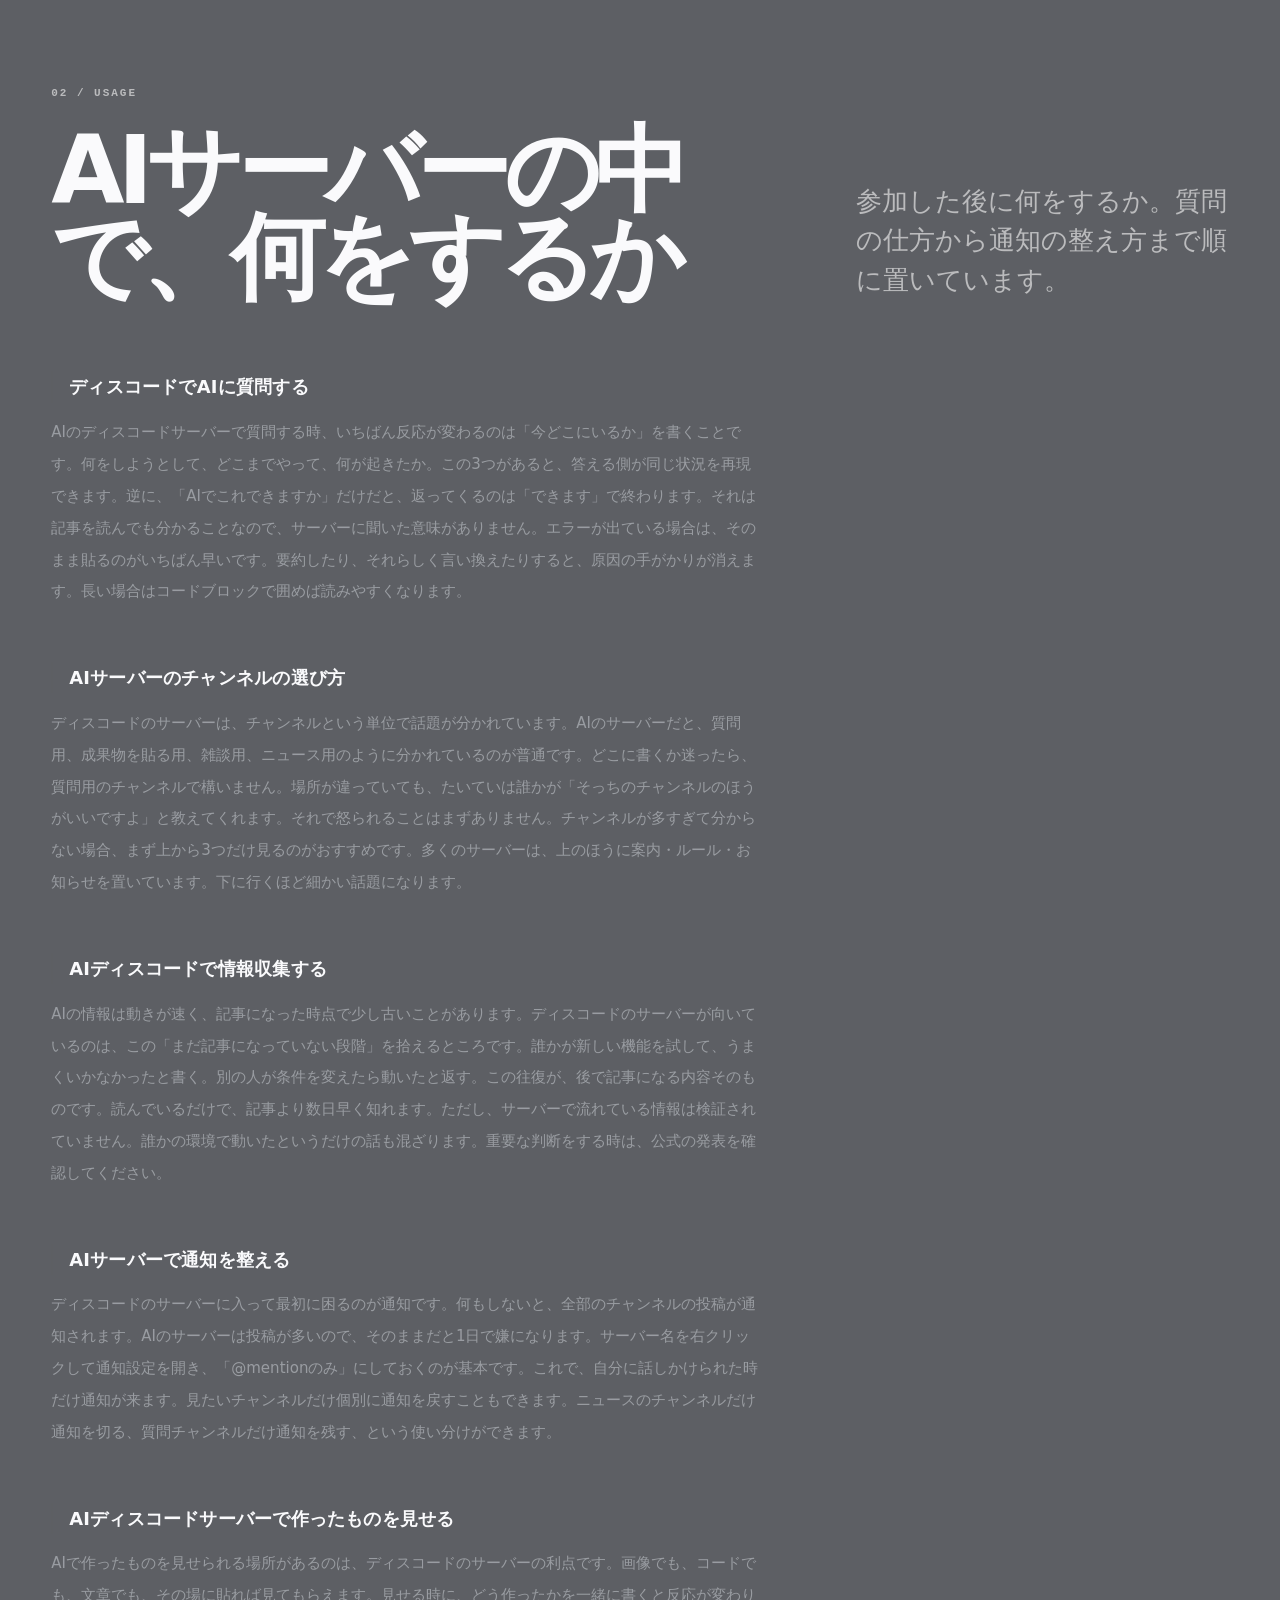
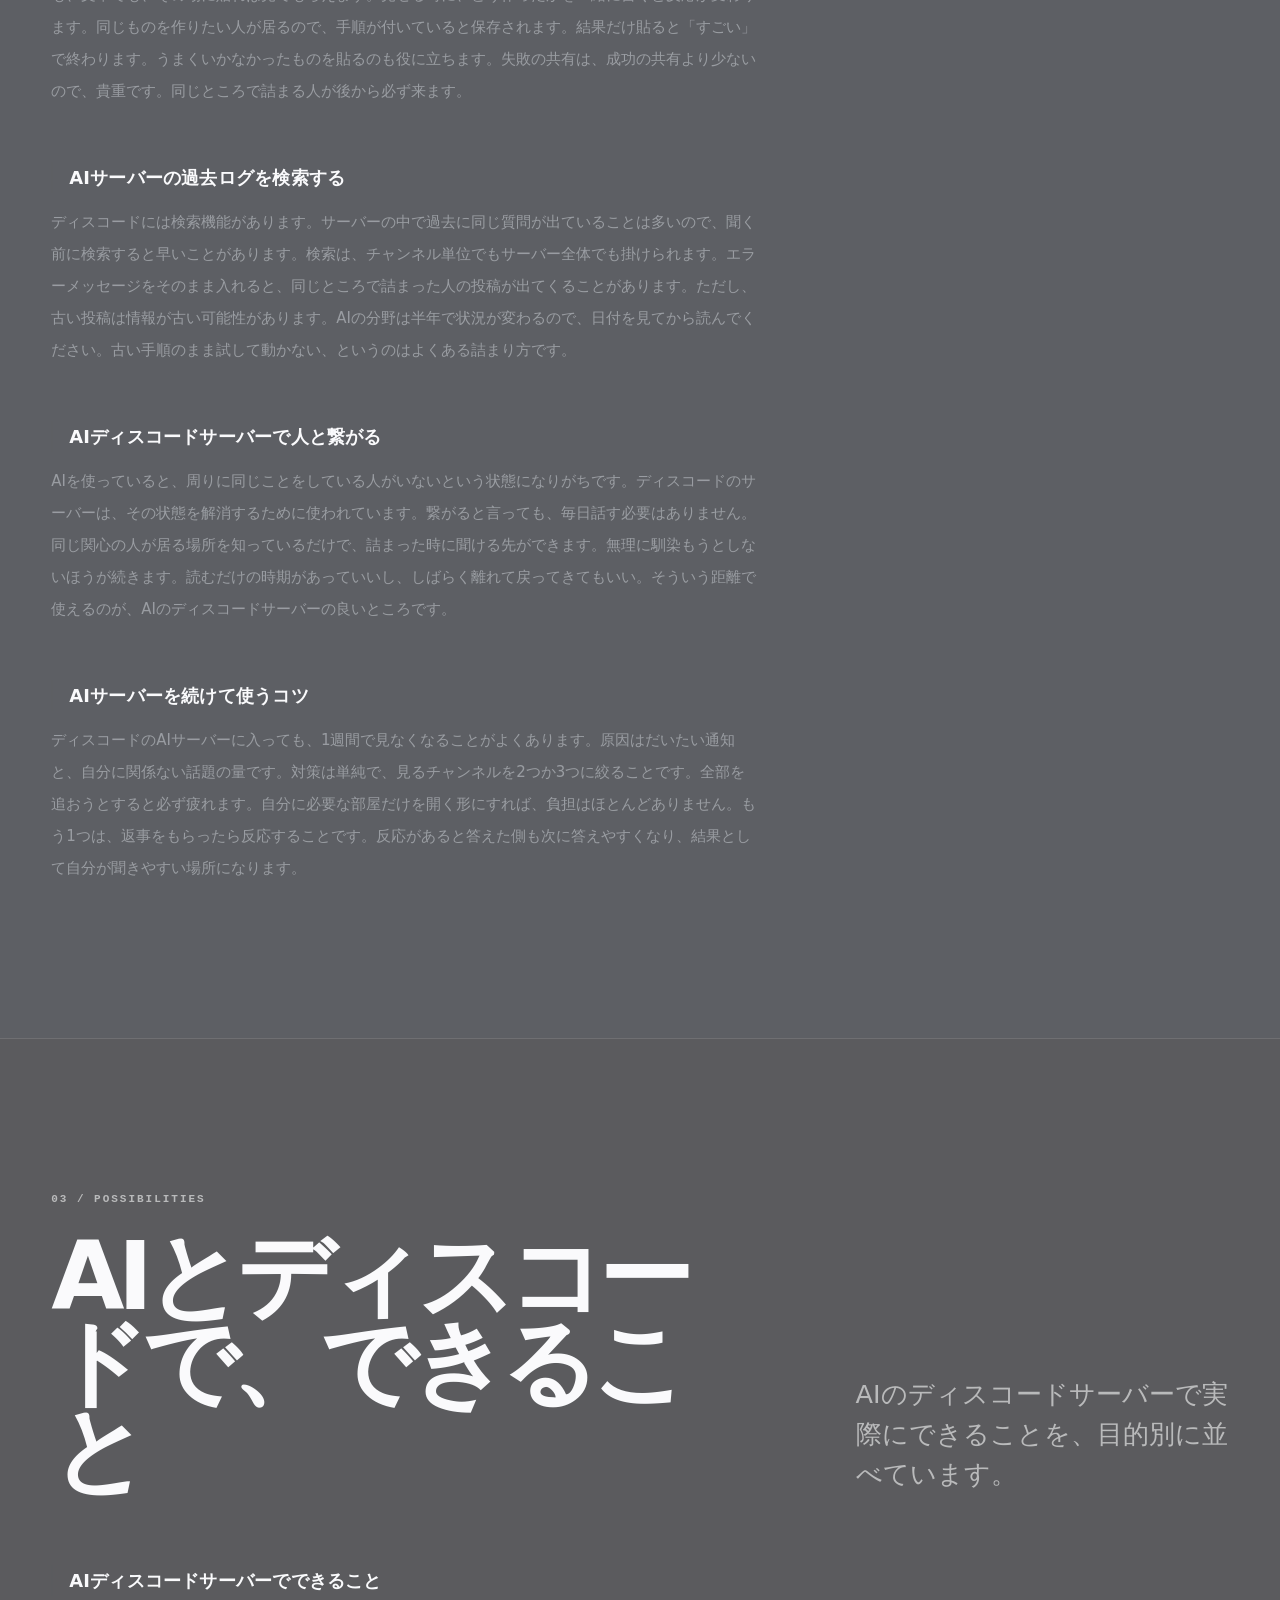
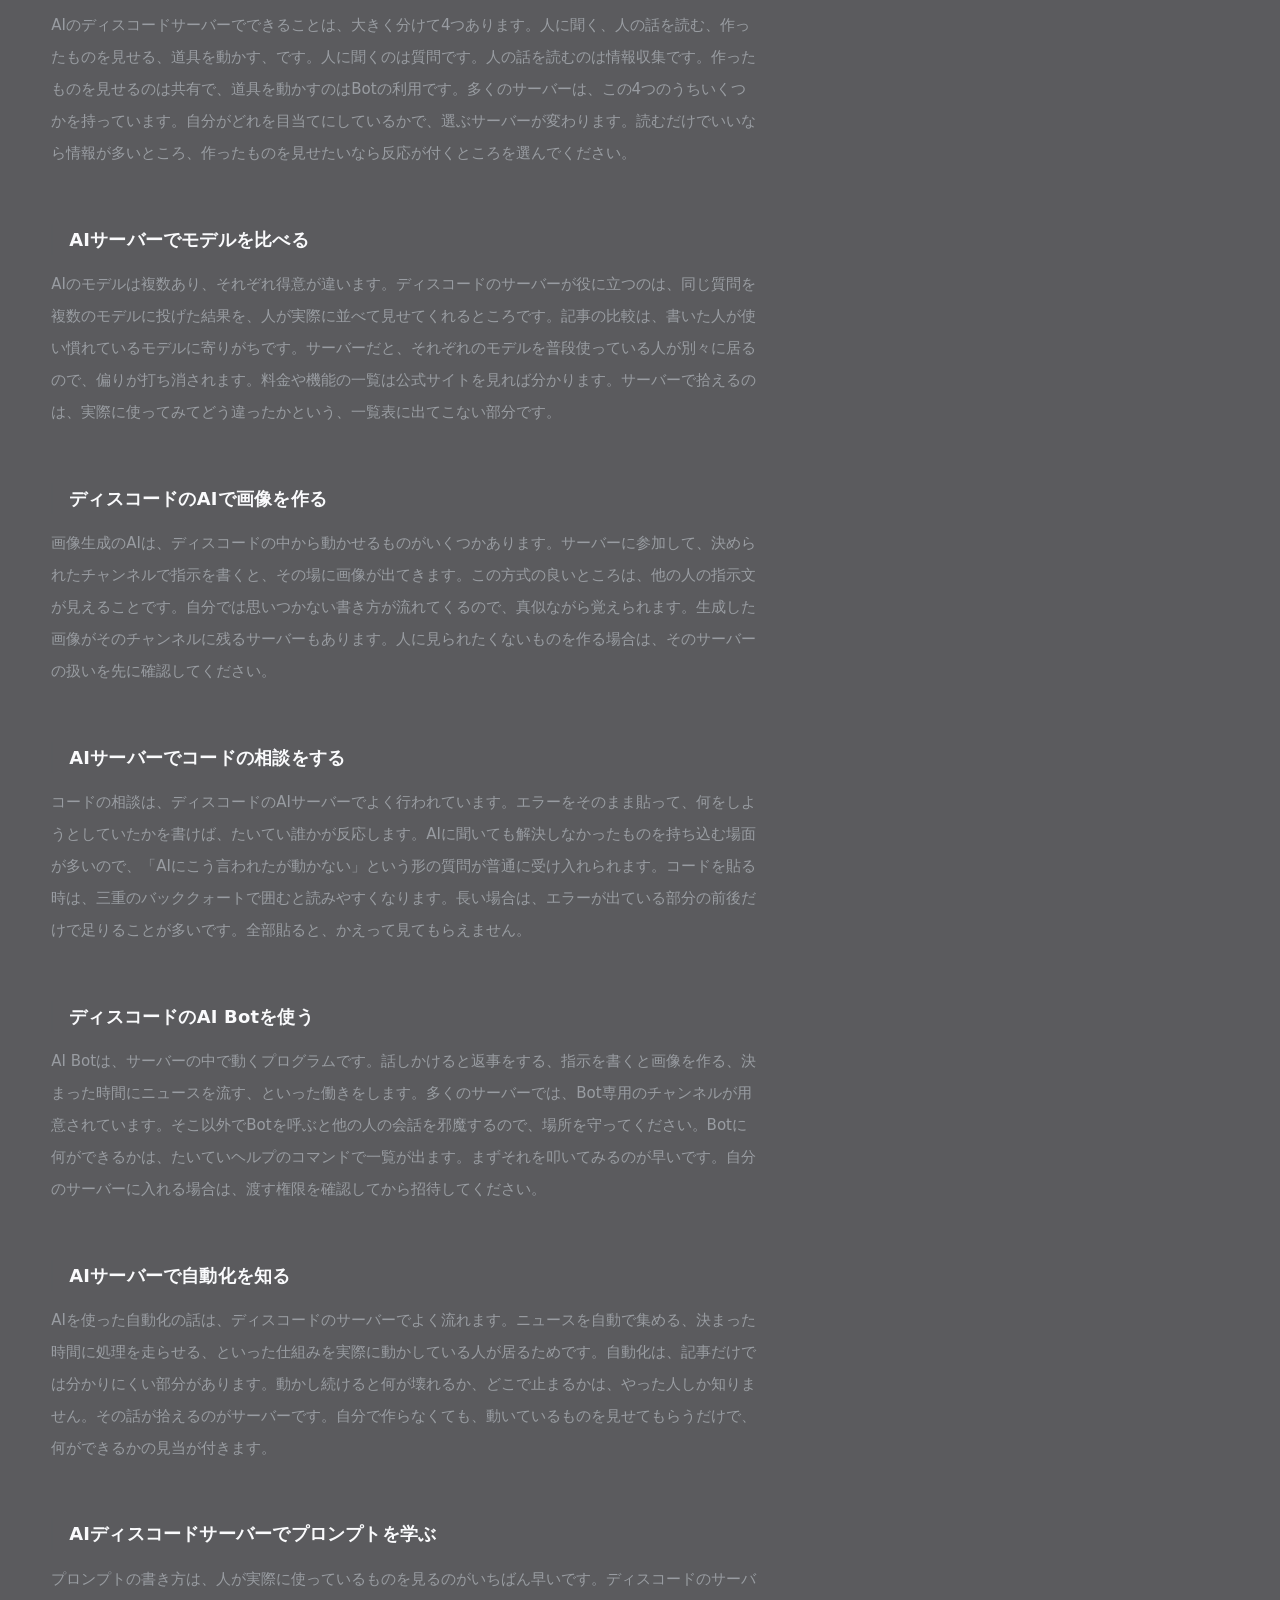
==== commit 893fc84a: "内部リンクから index.html を除去しディレクトリURLへ統一（134件） canonical / og:url / sitemap は全ページ「/」で終わる形だったが、 内部リンクだけが i" ====
--- a/index.html
+++ b/index.html
@@ -126,17 +126,17 @@
     <div class="progress"></div>
     <div class="transition"></div>
     <header class="site-header">
-      <a class="brand" href="index.html"
+      <a class="brand" href="./"
         ><span class="brand-dot"></span>AI LAB</a
       >
       <nav class="nav" aria-label="主要ページ">
-        <a href="index.html" aria-current="page">AIラボとは</a
-        ><a href="merit-demerit/index.html">メリット</a
-        ><a href="how-to-use/index.html">使い方</a
-        ><a href="what-you-can-do/index.html">できること</a
-        ><a href="ai-comparison/index.html">AI比較</a
-        ><a href="stories/index.html">活動</a
-        ><a href="news/index.html">AIニュース</a>
+        <a href="./" aria-current="page">AIラボとは</a
+        ><a href="merit-demerit/">メリット</a
+        ><a href="how-to-use/">使い方</a
+        ><a href="what-you-can-do/">できること</a
+        ><a href="ai-comparison/">AI比較</a
+        ><a href="stories/">活動</a
+        ><a href="news/">AIニュース</a>
       </nav>
       <button class="menu" aria-expanded="false">メニュー</button
       ><a class="header-join" href="https://discord.gg/TwGHMrjxb7"
@@ -222,19 +222,19 @@
             class="news-entry-grid reveal"
             aria-label="AIニュースの三つの入口"
           >
-            <a href="news/index.html#trend-report">
+            <a href="news/#trend-report">
               <small>01 / DAILY TREND REPORT</small>
               <strong><span>約90件分</span><br />トレンドレポート</strong>
               <p>毎日のニュースボリュームをMarkdownで整理。</p>
               <em>トレンドMDの内容を見る ↗</em>
             </a>
-            <a href="news/index.html#fifteen-genres">
+            <a href="news/#fifteen-genres">
               <small>02 / 15 TOPIC CHANNELS</small>
               <strong><span>15ジャンル</span><br />AIニュース</strong>
               <p>ChatGPT・Claude・Geminiから論文・世界動向まで。</p>
               <em>15ジャンルの一覧を見る ↗</em>
             </a>
-            <a href="news/index.html#yahoo-news">
+            <a href="news/#yahoo-news">
               <small>03 / YAHOO NEWS</small>
               <strong><span>Yahoo</span><br />ニュース</strong>
               <p>一般ニュースをPDF形式で読む専用の入口。</p>
@@ -261,15 +261,15 @@
             </div>
           </div>
           <nav class="gateway" id="routes" aria-label="最初に読む三ページ">
-            <a style="--tone: var(--coral)" href="merit-demerit/index.html"
+            <a style="--tone: var(--coral)" href="merit-demerit/"
               ><small>01 / BEFORE JOINING</small
               ><b>AIディスコードのメリット・デメリット</b
               ><em>得るものと危険性を両方見る ↗</em></a
-            ><a style="--tone: var(--cyan)" href="how-to-use/index.html"
+            ><a style="--tone: var(--cyan)" href="how-to-use/"
               ><small>02 / FIRST STEPS</small
               ><b>AIディスコードの参加方法・使い方</b
               ><em>見るだけから質問まで進む ↗</em></a
-            ><a style="--tone: var(--lime)" href="what-you-can-do/index.html"
+            ><a style="--tone: var(--lime)" href="what-you-can-do/"
               ><small>03 / POSSIBILITIES</small><b>AIディスコードでできること</b
               ><em>質問・比較・制作・自動化へ ↗</em></a
             >
@@ -296,7 +296,7 @@
               ><button data-model="gemini" aria-selected="false">Gemini</button>
             </div>
             <p>
-              <a class="link-arrow" href="ai-comparison/index.html"
+              <a class="link-arrow" href="ai-comparison/"
                 >比較条件を詳しく読む</a
               >
             </p>
@@ -340,17 +340,17 @@
               <div><b>AI LAB</b><small>SHARED CONTEXT</small></div>
             </div>
             <div class="orbit">
-              <a class="node" href="ai-comparison/index.html"
+              <a class="node" href="ai-comparison/"
                 ><small>MODEL / 01</small><b>ChatGPT・Claude・Gemini比較</b></a
-              ><a class="node" href="news/index.html"
+              ><a class="node" href="news/"
                 ><small>NEWS / 02</small><b>AIニュース・公式発表</b></a
-              ><a class="node" href="what-you-can-do/index.html#prompt"
+              ><a class="node" href="what-you-can-do/#prompt"
                 ><small>CRAFT / 03</small><b>プロンプト・文章・調査</b></a
-              ><a class="node" href="what-you-can-do/index.html#create"
+              ><a class="node" href="what-you-can-do/#create"
                 ><small>MEDIA / 04</small><b>画像・動画・音声生成</b></a
-              ><a class="node" href="what-you-can-do/index.html#build"
+              ><a class="node" href="what-you-can-do/#build"
                 ><small>BUILD / 05</small><b>コード・Bot・自動化</b></a
-              ><a class="node" href="stories/index.html"
+              ><a class="node" href="stories/"
                 ><small>TRACE / 06</small><b>失敗・検証・訂正の記録</b></a
               >
             </div>
@@ -385,7 +385,7 @@
             </p>
           </div>
           <div class="news-preview reveal">
-            <a href="news/index.html"
+            <a href="news/"
               ><time>EDITORIAL / 2026.08</time>
               <div>
                 <h3>AIニュースを、見出しから検証へ。</h3>
@@ -394,11 +394,11 @@
                 </p>
               </div>
               <strong>AIニュースの編集方針 ↗</strong></a
-            ><a href="ai-comparison/index.html"
+            ><a href="ai-comparison/"
               ><time>COMPARISON</time>
               <h3>無料・有料・APIを同じ表へ混ぜない。</h3>
               <strong>AI比較へ ↗</strong></a
-            ><a href="stories/index.html"
+            ><a href="stories/"
               ><time>ACTIVITY</time>
               <h3>成功より、辿れる工程を残す。</h3>
               <strong>活動記録へ ↗</strong></a
@@ -599,14 +599,14 @@
         </div>
         <div>
           <strong>はじめる</strong
-          ><a href="merit-demerit/index.html">メリット・デメリット</a
-          ><a href="how-to-use/index.html">参加方法・使い方</a
-          ><a href="what-you-can-do/index.html">できること</a>
+          ><a href="merit-demerit/">メリット・デメリット</a
+          ><a href="how-to-use/">参加方法・使い方</a
+          ><a href="what-you-can-do/">できること</a>
         </div>
         <div>
-          <strong>深く見る</strong><a href="ai-comparison/index.html">AI比較</a
-          ><a href="stories/index.html">活動・体験</a
-          ><a href="news/index.html">AIニュース</a>
+          <strong>深く見る</strong><a href="ai-comparison/">AI比較</a
+          ><a href="stories/">活動・体験</a
+          ><a href="news/">AIニュース</a>
         </div>
         <div>
           <strong>外部</strong
